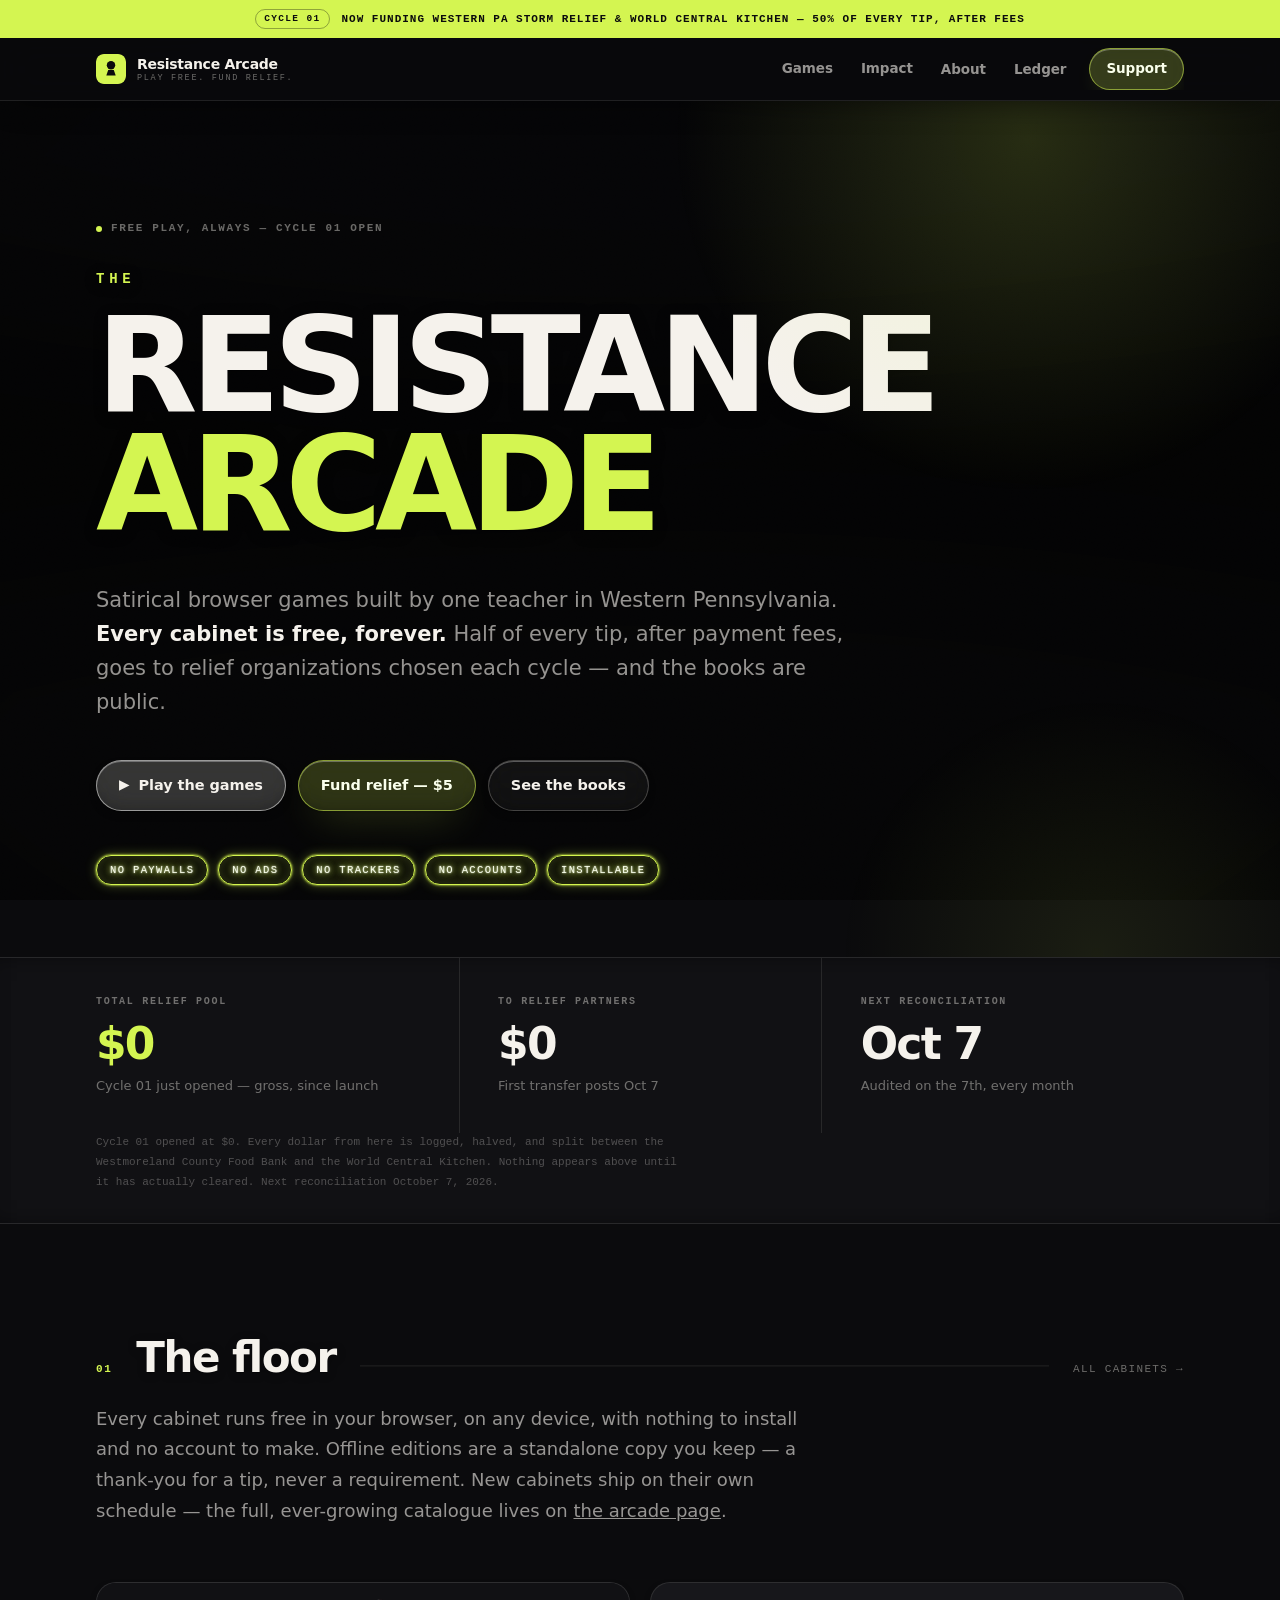
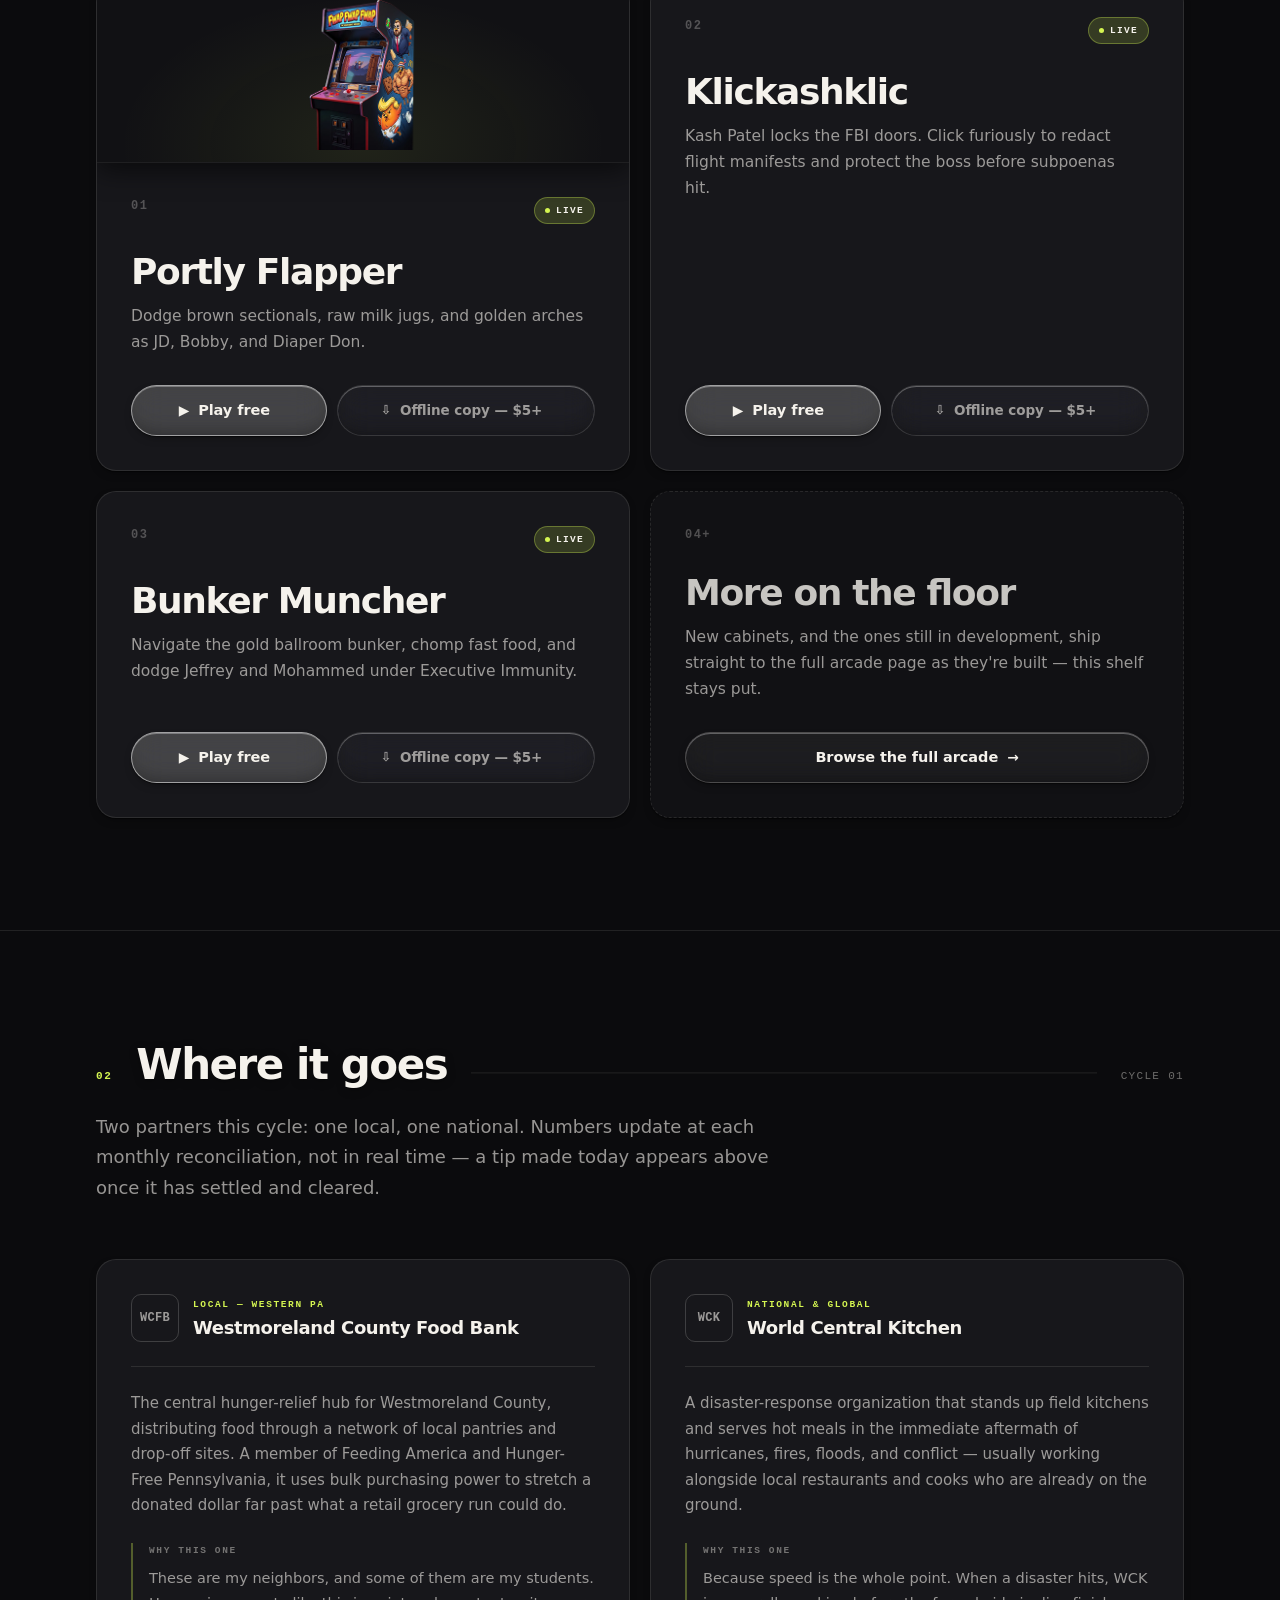
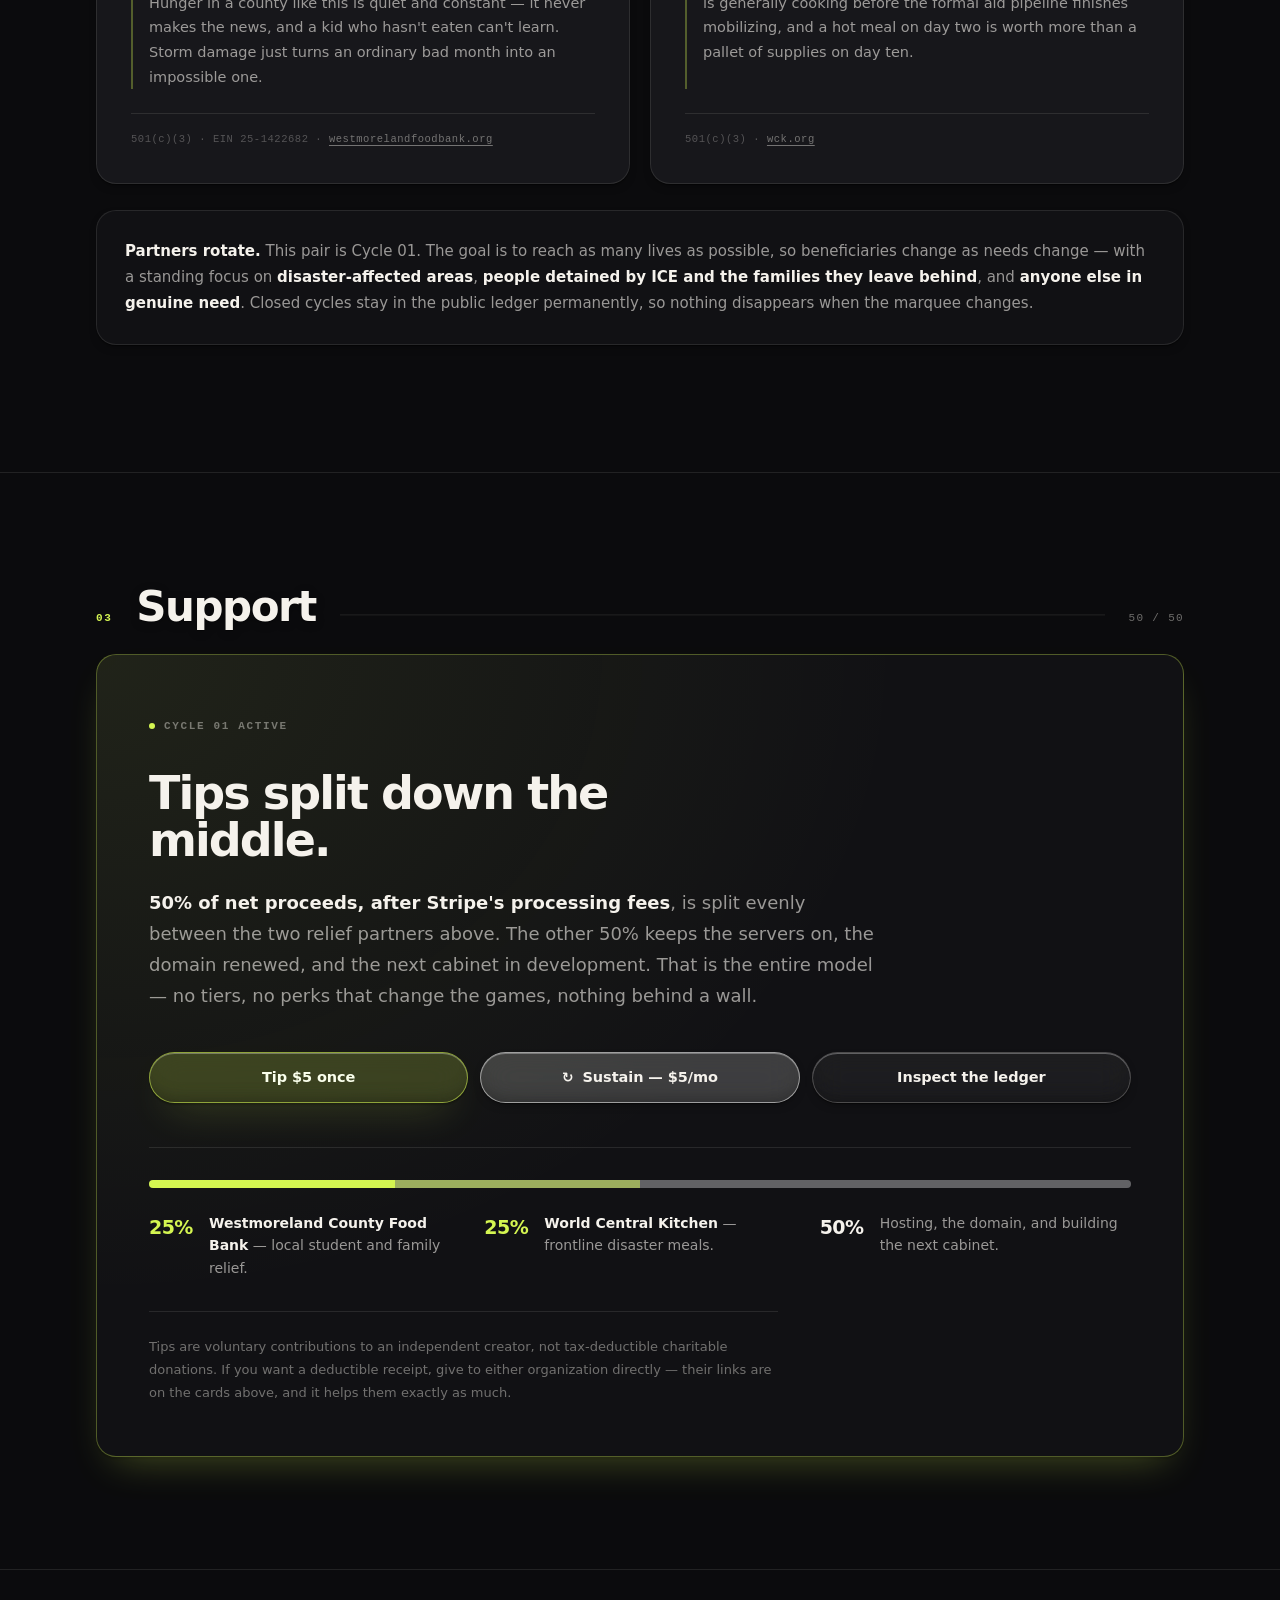
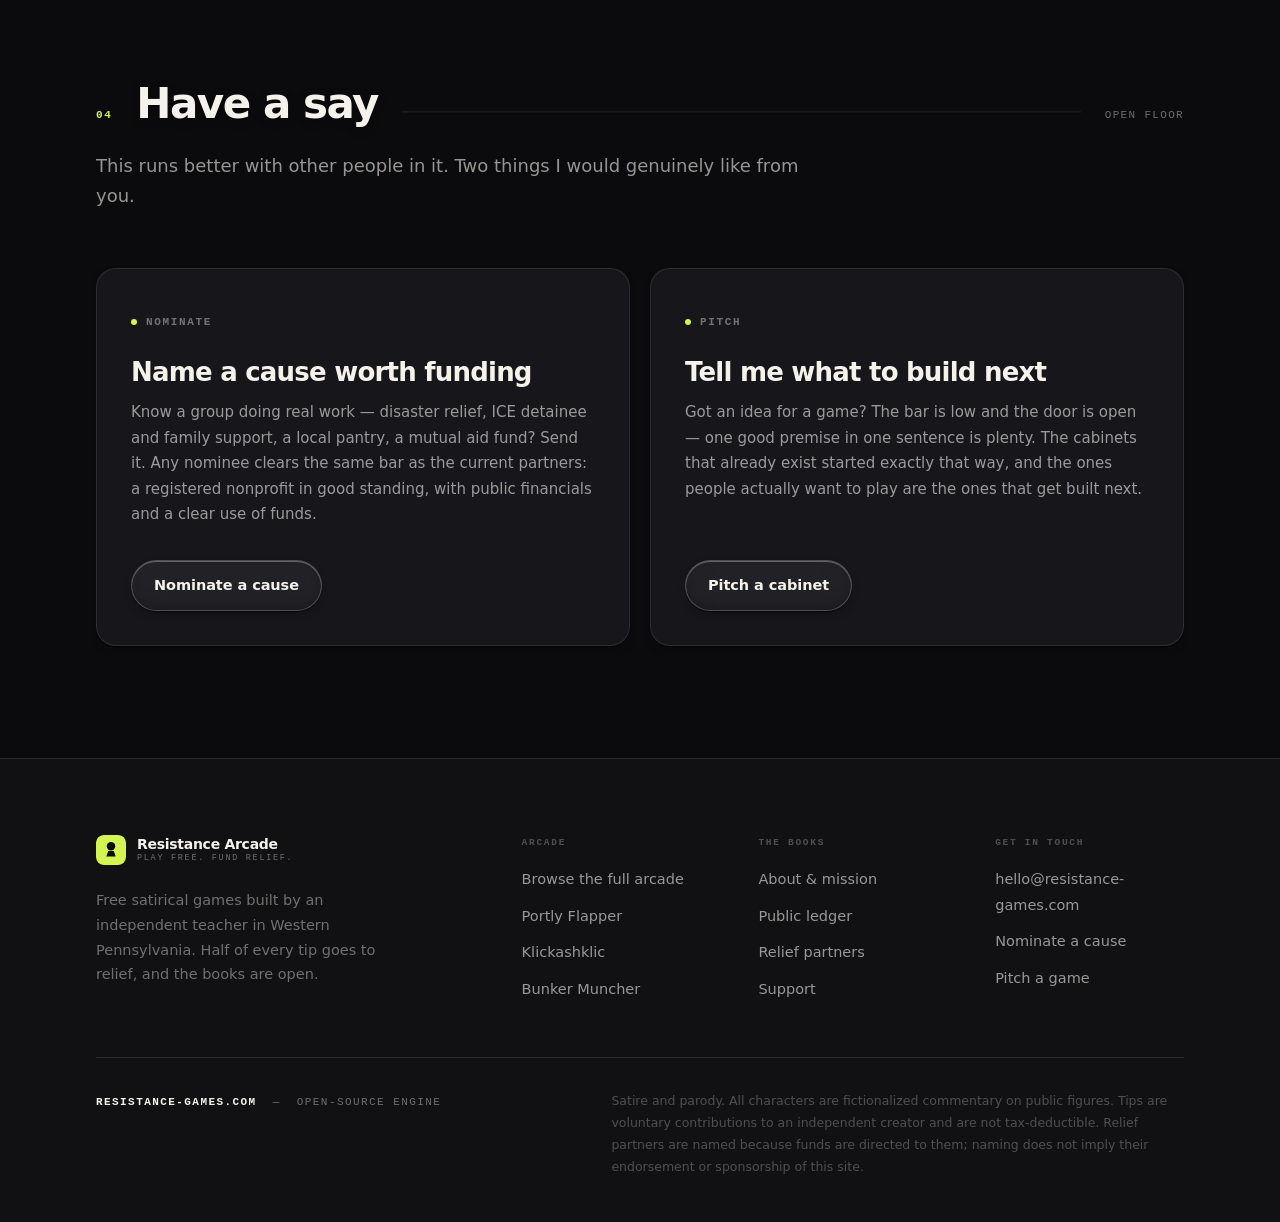
==== index.html @ b3519962 "Display cabinet art in compact 180px slot to preserve native image resolution" ====
<!DOCTYPE html>
<html lang="en">

<head>
  <meta charset="utf-8">
  <meta name="viewport" content="width=device-width, initial-scale=1, viewport-fit=cover">
  <title>Resistance Arcade — Play free. Fund relief.</title>
  <meta name="description"
    content="Free satirical browser games with no paywalls, ads, or trackers. Half of every tip, after fees, goes to relief partners chosen each cycle. Built by a Western PA teacher.">
  <link rel="canonical" href="https://resistance-games.com/">
  <meta name="theme-color" content="#0B0B0D">
  <meta name="color-scheme" content="dark">
  <meta name="apple-mobile-web-app-capable" content="yes">
  <meta name="mobile-web-app-capable" content="yes">
  <meta name="apple-mobile-web-app-status-bar-style" content="black-translucent">
  <meta name="apple-mobile-web-app-title" content="Resistance Arcade">
  <meta name="application-name" content="Resistance Arcade">
  <meta name="format-detection" content="telephone=no">
  <link rel="manifest" href="./manifest.webmanifest">
  <link rel="apple-touch-icon" href="./icons/icon-180.png">
  <link rel="icon"
    href="data:image/svg+xml,%3Csvg xmlns='http://www.w3.org/2000/svg' viewBox='0 0 64 64'%3E%3Crect width='64' height='64' rx='14' fill='%23D4F551'/%3E%3Ccircle cx='32' cy='24' r='9' fill='%230B0B0D'/%3E%3Cpath d='M26 34h12l4 12H22z' fill='%230B0B0D'/%3E%3C/svg%3E">

  <meta property="og:type" content="website">
  <meta property="og:site_name" content="Resistance Arcade">
  <meta property="og:url" content="https://resistance-games.com/">
  <meta property="og:title" content="Resistance Arcade — Play free. Fund relief.">
  <meta property="og:description"
    content="Free satirical games. No paywalls, no ads, no trackers. Half of every tip goes to relief.">
  <meta name="twitter:card" content="summary_large_image">
  <meta name="twitter:title" content="Resistance Arcade — Play free. Fund relief.">
  <meta name="twitter:description"
    content="Free satirical games. No paywalls, no ads, no trackers. Half of every tip goes to relief.">

  <style>
    /* ============================================================
   RESISTANCE ARCADE — resistance-games.com
   Brand system v2 · "editorial protest print"

   Two colours carry meaning, nothing is decorative:
     PAPER  — free, play, the games themselves
     SIGNAL — support, money, the ask
   Everything else is ink and hairlines.
   Single file. No CDNs, no external fonts, no trackers.
   ============================================================ */

    :root {
      /* --- ink --- */
      --ink-000: #0B0B0D;
      /* page ground */
      --ink-050: #111114;
      /* raised surface */
      --ink-100: #17171B;
      /* card */
      --ink-150: #1E1E23;
      /* card hover */
      --ink-200: #2A2A31;
      /* strong hairline */

      /* --- paper --- */
      --paper: #F5F2EC;
      --paper-80: rgba(245, 242, 236, .80);
      --paper-60: rgba(245, 242, 236, .60);
      --paper-42: rgba(245, 242, 236, .42);
      --paper-28: rgba(245, 242, 236, .28);

      /* --- hairlines --- */
      --line: rgba(245, 242, 236, .10);
      --line-soft: rgba(245, 242, 236, .06);
      --line-hard: rgba(245, 242, 236, .18);

      /* --- signal --- */
      --signal: #D4F551;
      --signal-lift: #E2FF7A;
      --signal-deep: #A6C633;
      --signal-08: rgba(212, 245, 81, .08);
      --signal-16: rgba(212, 245, 81, .16);
      --signal-32: rgba(212, 245, 81, .32);

      /* --- type --- */
      --sans: "Segoe UI Variable Display", "Segoe UI", -apple-system, BlinkMacSystemFont, "Helvetica Neue", Inter, system-ui, Arial, sans-serif;
      --mono: ui-monospace, "SFMono-Regular", "Cascadia Mono", "Segoe UI Mono", "Roboto Mono", Menlo, Consolas, monospace;

      /* --- metrics --- */
      --max: 1200px;
      --pad: clamp(20px, 5vw, 56px);
      --r-xs: 6px;
      --r-sm: 10px;
      --r-md: 14px;
      --r-lg: 20px;
      --safe-t: env(safe-area-inset-top, 0px);
      --safe-b: env(safe-area-inset-bottom, 0px);

      /* --- rhythm --- */
      --s1: 8px;
      --s2: 16px;
      --s3: 24px;
      --s4: 32px;
      --s5: 48px;
      --s6: 64px;
      --s7: 96px;
      --s8: 128px;

      /* --- depth ---
     Ambient + contact shadow pairs. Ambient is wide/soft (how much
     light the room loses); contact is tight/dark (where the object
     actually meets the surface). Stacking both reads as depth at
     any size — a single vague shadow does not. */
      --shadow-sm:
        0 1px 1px rgba(0, 0, 0, .5),
        0 4px 10px -4px rgba(0, 0, 0, .5);
      --shadow-md:
        0 1px 1px rgba(0, 0, 0, .4),
        0 12px 28px -10px rgba(0, 0, 0, .6),
        0 32px 60px -24px rgba(0, 0, 0, .5);
      --shadow-lg:
        0 2px 2px rgba(0, 0, 0, .35),
        0 24px 50px -16px rgba(0, 0, 0, .7),
        0 60px 100px -30px rgba(0, 0, 0, .6);
      --shadow-signal:
        0 18px 40px -18px var(--signal-32),
        0 2px 2px rgba(0, 0, 0, .4);

      /* --- neon tube ---
     --neon-core is the hot filament right at the letterforms.
     The wider layers are colour, not white — the text should read
     as a lit green tube, not paper that faded out. */
      --neon-core: #FAFFEC;
      --neon-glow-1: 0 0 2px var(--neon-core);
      --neon-glow-2: 0 0 7px var(--neon-core);
      --neon-glow-3: 0 0 18px var(--signal);
      --neon-glow-4: 0 0 38px var(--signal);
      --neon-glow-5: 0 0 76px var(--signal);
      --neon-glow-6: 0 0 140px var(--signal-32);
      --neon-glow-7: 0 0 230px var(--signal-16);
    }

    *,
    *::before,
    *::after {
      box-sizing: border-box;
    }

    html {
      -webkit-text-size-adjust: 100%;
      scroll-behavior: smooth;
    }

    @media (prefers-reduced-motion:reduce) {
      html {
        scroll-behavior: auto;
      }
    }

    body {
      margin: 0;
      min-height: 100vh;
      min-height: 100dvh;
      background: var(--ink-000);
      color: var(--paper);
      font-family: var(--sans);
      font-size: 16px;
      line-height: 1.6;
      font-feature-settings: "kern" 1, "liga" 1;
      -webkit-font-smoothing: antialiased;
      -moz-osx-font-smoothing: grayscale;
      overflow-x: hidden;
      padding-bottom: var(--safe-b);
    }

    body.is-locked {
      overflow: hidden;
    }

    img {
      max-width: 100%;
      display: block;
    }

    a {
      color: inherit;
    }

    ::selection {
      background: var(--signal);
      color: #0B0B0D;
    }

    :where(a, button, [tabindex]):focus-visible {
      outline: 2px solid var(--signal);
      outline-offset: 3px;
      border-radius: 4px;
    }

    .sr-only {
      position: absolute;
      width: 1px;
      height: 1px;
      margin: -1px;
      padding: 0;
      border: 0;
      clip: rect(0 0 0 0);
      clip-path: inset(50%);
      overflow: hidden;
      white-space: nowrap;
    }

    .skip {
      position: fixed;
      left: 50%;
      top: -80px;
      transform: translateX(-50%);
      z-index: 300;
      padding: 12px 22px;
      background: var(--signal);
      color: #0B0B0D;
      font-family: var(--mono);
      font-size: 11px;
      font-weight: 700;
      letter-spacing: .12em;
      text-transform: uppercase;
      text-decoration: none;
      border-radius: 0 0 var(--r-sm) var(--r-sm);
      transition: top .18s ease;
    }

    .skip:focus {
      top: 0;
    }

    /* Film grain — the print texture that replaces the old CRT gimmick */
    .grain {
      position: fixed;
      inset: 0;
      z-index: 1;
      pointer-events: none;
      opacity: .05;
      mix-blend-mode: overlay;
      background-image: url("data:image/svg+xml,%3Csvg xmlns='http://www.w3.org/2000/svg' width='180' height='180'%3E%3Cfilter id='n'%3E%3CfeTurbulence type='fractalNoise' baseFrequency='0.85' numOctaves='3' stitchTiles='stitch'/%3E%3C/filter%3E%3Crect width='180' height='180' filter='url(%23n)'/%3E%3C/svg%3E");
    }

    @media (prefers-reduced-motion:reduce) {
      .grain {
        opacity: .03;
      }
    }

    /* Vignette — pulls the far edges of the page a shade darker than
   the ground colour so content sits in a shallow "room" instead of
   on a flat plane. Purely tonal, never reads as a visible shape. */
    .vignette {
      position: fixed;
      inset: 0;
      z-index: 0;
      pointer-events: none;
      background:
        radial-gradient(ellipse 130% 60% at 50% -8%, rgba(0, 0, 0, 0) 0%, rgba(0, 0, 0, 0) 55%, rgba(0, 0, 0, .5) 100%),
        radial-gradient(ellipse 130% 60% at 50% 108%, rgba(0, 0, 0, 0) 0%, rgba(0, 0, 0, 0) 55%, rgba(0, 0, 0, .46) 100%),
        radial-gradient(ellipse 90% 90% at 50% 50%, rgba(0, 0, 0, 0) 0%, rgba(0, 0, 0, 0) 62%, rgba(0, 0, 0, .3) 100%);
    }

    /* ============================================================
   LAYOUT PRIMITIVES
   ============================================================ */

    .wrap {
      width: 100%;
      max-width: var(--max);
      margin: 0 auto;
      padding-left: var(--pad);
      padding-right: var(--pad);
    }

    .band {
      position: relative;
      z-index: 2;
      padding-top: clamp(56px, 9vw, 112px);
      padding-bottom: clamp(56px, 9vw, 112px);
      border-top: 1px solid var(--line);
      scroll-margin-top: 72px;
    }

    .band--flush {
      border-top: 0;
    }

    /* Section header: index number + title + rule */
    .sechead {
      display: flex;
      align-items: baseline;
      gap: clamp(14px, 2.4vw, 24px);
      margin-bottom: var(--s3);
    }

    .sechead__idx {
      flex: 0 0 auto;
      font-family: var(--mono);
      font-size: 11px;
      font-weight: 600;
      letter-spacing: .14em;
      color: var(--signal);
      padding-top: .55em;
    }

    .sechead__title {
      margin: 0;
      font-size: clamp(26px, 4.2vw, 42px);
      font-weight: 800;
      letter-spacing: -.035em;
      line-height: 1.05;
      color: var(--paper);
      text-shadow: 0 1px 0 rgba(0, 0, 0, .4), 0 2px 10px rgba(0, 0, 0, .3);
      cursor: default;
    }

    .sechead__rule {
      flex: 1;
      height: 1px;
      background: var(--line);
      transform: translateY(-.35em);
    }

    .sechead__meta {
      flex: 0 0 auto;
      font-family: var(--mono);
      font-size: 11px;
      letter-spacing: .12em;
      text-transform: uppercase;
      color: var(--paper-42);
      padding-top: .55em;
      white-space: nowrap;
    }

    @media (max-width:640px) {
      .sechead__meta {
        display: none;
      }
    }

    .sechead__meta--link {
      text-decoration: none;
      transition: color .16s ease;
    }

    @media (hover:hover) {
      .sechead__meta--link:hover {
        color: var(--signal);
      }
    }

    /* ============================================================
   NEON HEADING HOVER
   Headlines double as the shop sign. At rest they're plain ink
   on paper. On hover the tube stutters awake — a couple of false
   starts, a dim catch, then a full, held glow — the way an actual
   neon tube ionises. Pure CSS: the hover match re-triggers the
   keyframes every time, no JS needed.
   ============================================================ */
    .hero__title,
    .sechead__title {
      transition: text-shadow .5s ease, color .5s ease;
    }

    /* At rest, the big sign is a dying tube — mostly dark, sputtering
   a few uneven, half-hearted sparks that never quite hold. Hovering
   is what actually fixes it (neon-ignite, below). */
    .hero__title {
      animation: neon-dying 6.2s steps(1, end) infinite;
    }

    @keyframes neon-dying {

      0%,
      2% {
        color: var(--paper-28);
        text-shadow: none;
      }

      3% {
        color: var(--neon-core);
        text-shadow: var(--neon-glow-1), var(--neon-glow-2);
      }

      4%,
      7% {
        color: var(--paper-28);
        text-shadow: none;
      }

      8% {
        color: var(--neon-core);
        text-shadow: var(--neon-glow-1), var(--neon-glow-2), var(--neon-glow-3);
      }

      9%,
      19% {
        color: var(--paper-28);
        text-shadow: none;
      }

      20% {
        color: var(--signal-lift);
        text-shadow: var(--neon-glow-1), var(--neon-glow-2);
      }

      23%,
      24% {
        color: var(--paper-42);
        text-shadow: none;
      }

      25% {
        color: var(--signal-lift);
        text-shadow: var(--neon-glow-1), var(--neon-glow-2), var(--neon-glow-3);
      }

      27%,
      44% {
        color: var(--paper-28);
        text-shadow: none;
      }

      45% {
        color: var(--neon-core);
        text-shadow: var(--neon-glow-1), var(--neon-glow-2), var(--neon-glow-3), var(--neon-glow-4);
      }

      46% {
        color: var(--paper-28);
        text-shadow: none;
      }

      47% {
        color: var(--neon-core);
        text-shadow: var(--neon-glow-1), var(--neon-glow-2);
      }

      48%,
      64% {
        color: var(--paper-28);
        text-shadow: none;
      }

      65% {
        color: var(--signal-lift);
        text-shadow: var(--neon-glow-1), var(--neon-glow-2), var(--neon-glow-3);
      }

      67%,
      68% {
        color: var(--paper-42);
        text-shadow: none;
      }

      69% {
        color: var(--signal-lift);
        text-shadow: var(--neon-glow-1), var(--neon-glow-2);
      }

      71%,
      100% {
        color: var(--paper-28);
        text-shadow: none;
      }
    }

    @media (hover:hover) {

      .hero__title:hover,
      .sechead__title:hover {
        animation: neon-ignite 1.3s steps(1, end) 1;
        animation-fill-mode: forwards;
      }
    }

    @keyframes neon-ignite {
      0% {
        color: var(--paper);
        text-shadow: none;
      }

      4% {
        color: var(--neon-core);
        text-shadow: var(--neon-glow-1);
      }

      7% {
        color: var(--paper);
        text-shadow: none;
      }

      12% {
        color: var(--neon-core);
        text-shadow: var(--neon-glow-1), var(--neon-glow-2);
      }

      15% {
        color: var(--paper);
        text-shadow: none;
      }

      16% {
        color: var(--paper);
        text-shadow: none;
      }

      22% {
        color: var(--neon-core);
        text-shadow: var(--neon-glow-1), var(--neon-glow-2), var(--neon-glow-3);
      }

      25% {
        color: var(--paper-60);
        text-shadow: var(--neon-glow-1);
      }

      30% {
        color: var(--neon-core);
        text-shadow: var(--neon-glow-1), var(--neon-glow-2), var(--neon-glow-3), var(--neon-glow-4);
      }

      33% {
        color: var(--paper-80);
        text-shadow: var(--neon-glow-1), var(--neon-glow-2);
      }

      38%,
      100% {
        color: var(--neon-core);
        text-shadow: var(--neon-glow-1), var(--neon-glow-2), var(--neon-glow-3), var(--neon-glow-4), var(--neon-glow-5);
      }
    }

    /* Children with their own colour (the mono "The" kicker, "Arcade")
   are already tube-coloured — they just pick up the inherited glow
   without fighting the flicker's colour swaps. */
    .hero__title .the,
    .hero__title .l2 {
      transition: text-shadow .5s ease;
    }

    @media (prefers-reduced-motion:reduce) {
      .hero__title {
        animation: none;
        color: var(--paper-42);
        text-shadow: none;
      }

      .hero__title:hover,
      .sechead__title:hover {
        animation: none;
        color: var(--neon-core);
        text-shadow: var(--neon-glow-1), var(--neon-glow-2), var(--neon-glow-3), var(--neon-glow-4);
      }
    }

    .seclede {
      margin: 0 0 clamp(32px, 5vw, 56px);
      max-width: 62ch;
      font-size: clamp(16px, 1.9vw, 18px);
      line-height: 1.7;
      color: var(--paper-60);
    }

    /* Small mono eyebrow label */
    .eyebrow {
      display: inline-flex;
      align-items: center;
      gap: 9px;
      font-family: var(--mono);
      font-size: 11px;
      font-weight: 600;
      letter-spacing: .15em;
      text-transform: uppercase;
      color: var(--paper-42);
    }

    .eyebrow .tick {
      width: 6px;
      height: 6px;
      border-radius: 50%;
      background: var(--signal);
    }

    /* ============================================================
   CYCLE BAR
   ============================================================ */

    .cyclebar {
      position: relative;
      z-index: 12;
      background: var(--signal);
      color: #0B0B0D;
      padding-top: var(--safe-t);
      overflow: hidden;
    }

    .cyclebar__in {
      display: flex;
      align-items: center;
      justify-content: center;
      gap: 12px;
      padding: 9px var(--pad);
      font-family: var(--mono);
      font-size: 11px;
      font-weight: 700;
      letter-spacing: .09em;
      text-transform: uppercase;
      text-align: center;
      line-height: 1.5;
    }

    .cyclebar__in b {
      font-weight: 800;
    }

    .cyclebar__tag {
      flex: 0 0 auto;
      padding: 2px 8px;
      border: 1px solid rgba(11, 11, 13, .34);
      border-radius: 999px;
      font-size: 9.5px;
      letter-spacing: .14em;
    }

    @media (max-width:720px) {
      .cyclebar__tag {
        display: none;
      }
    }

    /* ============================================================
   NAV
   ============================================================ */

    .nav {
      position: sticky;
      top: 0;
      z-index: 11;
      background: rgba(11, 11, 13, .72);
      -webkit-backdrop-filter: saturate(180%) blur(18px);
      backdrop-filter: saturate(180%) blur(18px);
      border-bottom: 1px solid var(--line);
      box-shadow: 0 12px 30px -14px rgba(0, 0, 0, .6);
    }

    .nav__in {
      display: flex;
      align-items: center;
      gap: var(--s3);
      height: 62px;
    }

    .brand {
      display: inline-flex;
      align-items: center;
      gap: 11px;
      text-decoration: none;
      flex: 0 0 auto;
    }

    .brand__mark {
      width: 30px;
      height: 30px;
      border-radius: 8px;
      display: block;
    }

    .brand__type {
      display: flex;
      flex-direction: column;
      line-height: 1;
    }

    .brand__type b {
      font-size: 14px;
      font-weight: 800;
      letter-spacing: -.02em;
      color: var(--paper);
    }

    .brand__type span {
      margin-top: 3px;
      font-family: var(--mono);
      font-size: 8.5px;
      letter-spacing: .2em;
      text-transform: uppercase;
      color: var(--paper-42);
    }

    @media (max-width:520px) {
      .brand__type span {
        display: none;
      }
    }

    .nav__links {
      flex: 1;
      display: flex;
      align-items: center;
      justify-content: flex-end;
      gap: 2px;
      overflow-x: auto;
      scrollbar-width: none;
      -webkit-overflow-scrolling: touch;
    }

    .nav__links::-webkit-scrollbar {
      display: none;
    }

    .navlink {
      flex: 0 0 auto;
      appearance: none;
      border: 0;
      background: none;
      padding: 9px 13px;
      border-radius: var(--r-xs);
      font-family: var(--sans);
      font-size: 13.5px;
      font-weight: 600;
      letter-spacing: -.005em;
      color: var(--paper-60);
      text-decoration: none;
      cursor: pointer;
      white-space: nowrap;
      transition: color .16s ease, background .16s ease;
      -webkit-tap-highlight-color: transparent;
    }

    @media (hover:hover) {
      .navlink:hover {
        color: var(--paper);
        background: rgba(245, 242, 236, .06);
      }
    }

    .navlink--cta {
      margin-left: 8px;
      padding: 9px 16px;
      background: rgba(212, 245, 81, .22);
      backdrop-filter: blur(14px) saturate(170%);
      -webkit-backdrop-filter: blur(14px) saturate(170%);
      border: 1px solid rgba(212, 245, 81, .55);
      box-shadow: inset 0 1px 0 rgba(255, 255, 255, .3), 0 10px 24px -12px var(--signal-32);
      color: var(--neon-core);
      font-weight: 700;
      border-radius: 999px;
      transition: background .16s ease, border-color .16s ease, color .16s ease;
    }

    @media (hover:hover) {
      .navlink--cta:hover {
        background: rgba(212, 245, 81, .32);
        border-color: var(--signal-lift);
        color: #fff;
      }
    }

    /* Below the breakpoint the links overflow and scroll. `flex-end` would
   strand the first items off the left edge with no way to reach them,
   so the row anchors to the start instead. */
    @media (max-width:760px) {
      .nav__links {
        justify-content: flex-start;
      }
    }

    @media (max-width:600px) {
      .nav__in {
        gap: var(--s2);
      }

      .navlink {
        padding: 9px 10px;
        font-size: 13px;
      }
    }

    /* Logomark carries the brand once there is no room for the wordmark */
    @media (max-width:520px) {
      .brand__type {
        display: none;
      }

      .nav__in {
        gap: 12px;
      }
    }

    /* ============================================================
   HERO
   ============================================================ */

    .hero {
      position: relative;
      z-index: 2;
      padding-top: clamp(56px, 9vw, 108px);
      padding-bottom: clamp(40px, 6vw, 72px);
      overflow: hidden;
    }

    .hero::before {
      content: "";
      position: absolute;
      top: -40%;
      right: -10%;
      width: min(760px, 90vw);
      aspect-ratio: 1;
      background: radial-gradient(circle, var(--signal-16) 0%, rgba(212, 245, 81, 0) 66%);
      pointer-events: none;
    }

    .hero::after {
      content: "";
      position: absolute;
      inset: auto -6% -30% auto;
      width: min(520px, 70vw);
      aspect-ratio: 1;
      background: radial-gradient(circle, var(--signal-08) 0%, rgba(212, 245, 81, 0) 70%);
      pointer-events: none;
    }

    .hero__eyebrow {
      margin-bottom: clamp(22px, 3.6vw, 34px);
    }

    .hero__title {
      margin: 0;
      font-size: clamp(46px, 12.5vw, 132px);
      font-weight: 800;
      line-height: .90;
      letter-spacing: -.055em;
      text-transform: uppercase;
      color: var(--paper);
      text-shadow: 0 1px 0 rgba(0, 0, 0, .4), 0 3px 14px rgba(0, 0, 0, .35);
      cursor: default;
    }

    .hero__title .the {
      display: block;
      font-family: var(--mono);
      font-size: clamp(11px, 1.5vw, 14px);
      font-weight: 600;
      letter-spacing: .34em;
      line-height: 1;
      color: var(--signal);
      margin-bottom: clamp(12px, 1.8vw, 20px);
      text-transform: uppercase;
    }

    .hero__title .l2 {
      display: block;
      color: var(--signal);
    }

    .hero__lede {
      margin: clamp(26px, 4vw, 40px) 0 0;
      max-width: 56ch;
      font-size: clamp(17px, 2.1vw, 21px);
      line-height: 1.62;
      color: var(--paper-60);
    }

    .hero__lede strong {
      color: var(--paper);
      font-weight: 650;
    }

    .hero__cta {
      margin-top: clamp(28px, 4vw, 40px);
      display: flex;
      flex-wrap: wrap;
      gap: 12px;
    }

    .hero__cta .btn {
      width: auto;
    }

    .hero__badges {
      margin: clamp(30px, 4.4vw, 44px) 0 0;
      padding: 0;
      list-style: none;
      display: flex;
      flex-wrap: wrap;
      gap: 8px 10px;
    }

    .hero__badges li {
      font-family: var(--mono);
      font-size: 10.5px;
      letter-spacing: .13em;
      text-transform: uppercase;
      padding: 6px 13px;
      border-radius: 999px;
      background: rgba(212, 245, 81, .05);
      border: 1px solid var(--signal);
      color: var(--neon-core);
      text-shadow:
        0 0 2px var(--neon-core),
        0 0 6px var(--signal),
        0 0 15px var(--signal);
      box-shadow:
        0 0 1px var(--signal),
        0 0 3px var(--signal),
        0 0 12px var(--signal-32),
        inset 0 0 8px var(--signal-16);
      animation: neon-hum 3.4s ease-in-out infinite;
    }

    .hero__badges li:nth-child(2) {
      animation-delay: -.6s;
    }

    .hero__badges li:nth-child(3) {
      animation-delay: -1.5s;
    }

    .hero__badges li:nth-child(4) {
      animation-delay: -.3s;
    }

    .hero__badges li:nth-child(5) {
      animation-delay: -2.1s;
    }

    @keyframes neon-hum {

      0%,
      100% {
        filter: brightness(1);
      }

      45% {
        filter: brightness(1.14);
      }

      50% {
        filter: brightness(.94);
      }

      55% {
        filter: brightness(1.1);
      }
    }

    @media (prefers-reduced-motion:reduce) {
      .hero__badges li {
        animation: none;
      }
    }

    /* ============================================================
   STAT STRIP
   ============================================================ */

    .stats {
      position: relative;
      z-index: 2;
      border-top: 1px solid var(--line);
      border-bottom: 1px solid var(--line);
      background: var(--ink-050);
      box-shadow: inset 0 12px 24px -18px rgba(0, 0, 0, .65), inset 0 -12px 24px -18px rgba(0, 0, 0, .65);
    }

    .stats__grid {
      display: grid;
      grid-template-columns: 1fr;
    }

    @media (min-width:720px) {
      .stats__grid {
        grid-template-columns: repeat(3, 1fr);
      }
    }

    .stat {
      padding: clamp(24px, 3.4vw, 36px) 0;
      border-bottom: 1px solid var(--line);
    }

    .stat:last-child {
      border-bottom: 0;
    }

    @media (min-width:720px) {
      .stat {
        border-bottom: 0;
        border-left: 1px solid var(--line);
        padding-left: clamp(24px, 3vw, 40px);
      }

      .stat:first-child {
        border-left: 0;
        padding-left: 0;
      }
    }

    .stat__label {
      display: block;
      font-family: var(--mono);
      font-size: 10px;
      font-weight: 600;
      letter-spacing: .17em;
      text-transform: uppercase;
      color: var(--paper-42);
      margin-bottom: 12px;
    }

    .stat__value {
      display: block;
      font-size: clamp(28px, 4.6vw, 44px);
      font-weight: 800;
      line-height: 1;
      letter-spacing: -.04em;
      font-variant-numeric: tabular-nums;
      color: var(--paper);
    }

    .stat--signal .stat__value {
      color: var(--signal);
    }

    .stat__sub {
      display: block;
      margin-top: 10px;
      font-size: 13px;
      line-height: 1.6;
      color: var(--paper-42);
    }

    .stats__foot {
      padding: 0 0 clamp(22px, 3vw, 30px);
      margin: 0;
      font-family: var(--mono);
      font-size: 11px;
      line-height: 1.8;
      color: var(--paper-28);
      max-width: 88ch;
    }

    /* ============================================================
   GAMES
   ============================================================ */

    .games {
      display: grid;
      grid-template-columns: 1fr;
      gap: clamp(14px, 1.6vw, 20px);
    }

    @media (min-width:760px) {
      .games {
        grid-template-columns: repeat(2, minmax(0, 1fr));
      }
    }

    .game {
      position: relative;
      display: flex;
      flex-direction: column;
      background: var(--ink-100);
      border: 1px solid var(--line);
      border-radius: var(--r-lg);
      box-shadow: var(--shadow-sm);
      overflow: hidden;
      transition: background .2s ease, border-color .2s ease, transform .2s ease, box-shadow .2s ease;
    }

    .game__art {
      display: block;
      width: 100%;
      height: 180px;
      object-fit: contain;
      object-position: center;
      background: radial-gradient(ellipse at 50% 90%, rgba(212, 245, 81, 0.08) 0%, rgba(17, 17, 20, 0) 65%), var(--ink-050);
      padding: 12px 0;
      border-bottom: 1px solid var(--line-soft);
      filter: drop-shadow(0 6px 14px rgba(0, 0, 0, 0.6));
      transition: transform .2s ease, filter .2s ease;
    }

    .game__body {
      display: flex;
      flex-direction: column;
      flex: 1;
      padding: clamp(24px, 3vw, 34px);
    }

    @media (hover:hover) {
      .game:not(.game--soon):hover {
        background: var(--ink-150);
        border-color: var(--line-hard);
        transform: translateY(-3px);
        box-shadow: var(--shadow-md);
      }

      .game:not(.game--soon):hover .game__art {
        transform: translateY(-2px) scale(1.02);
        filter: drop-shadow(0 10px 20px rgba(0, 0, 0, 0.8));
      }

      .game:not(.game--soon):hover .game__idx {
        color: var(--signal);
      }
    }

    @media (prefers-reduced-motion:reduce) {
      .game {
        transition: none;
      }

      .game:hover {
        transform: none;
      }
    }

    .game__top {
      display: flex;
      align-items: flex-start;
      justify-content: space-between;
      gap: 16px;
      margin-bottom: clamp(20px, 3vw, 30px);
    }

    .game__idx {
      font-family: var(--mono);
      font-size: 12px;
      font-weight: 600;
      letter-spacing: .12em;
      color: var(--paper-28);
      transition: color .2s ease;
    }

    .pill {
      flex: 0 0 auto;
      display: inline-flex;
      align-items: center;
      gap: 6px;
      font-family: var(--mono);
      font-size: 9.5px;
      font-weight: 700;
      letter-spacing: .14em;
      text-transform: uppercase;
      padding: 5px 10px;
      border-radius: 999px;
      white-space: nowrap;
    }

    .pill--live {
      color: var(--paper);
      background: var(--signal-16);
      border: 1px solid var(--signal-32);
    }

    .pill--live .dot {
      width: 5px;
      height: 5px;
      border-radius: 50%;
      background: var(--signal);
    }

    .pill--soon {
      color: var(--paper-42);
      border: 1px solid var(--line);
    }

    .game__title {
      margin: 0 0 12px;
      font-size: clamp(26px, 3.4vw, 36px);
      font-weight: 800;
      line-height: 1.02;
      letter-spacing: -.038em;
      color: var(--paper);
    }

    .game--soon .game__title {
      color: var(--paper-42);
    }

    /* The link-out tile that replaces a fixed 4th card on the homepage
   teaser — visually a doorway, not another cabinet. */
    .game--browse {
      border-style: dashed;
      background: var(--ink-050);
    }

    .game--browse .game__body {
      justify-content: center;
    }

    .game--browse .game__title {
      color: var(--paper-80);
    }

    .game--browse .game__desc {
      max-width: none;
    }

    @media (hover:hover) {
      .game--browse:hover .btn--line {
        --btn-bg: rgba(212, 245, 81, .14);
        --btn-bd: var(--signal-32);
        --btn-fg: var(--signal-lift);
      }
    }

    .game__desc {
      margin: 0 0 clamp(22px, 3vw, 30px);
      font-size: 15.5px;
      line-height: 1.68;
      color: var(--paper-60);
      flex: 1;
      max-width: 46ch;
    }

    .game__actions {
      display: flex;
      flex-wrap: wrap;
      gap: 10px;
    }

    .game__actions .btn {
      width: auto;
      flex: 1 1 auto;
      min-width: 140px;
    }

    /* ============================================================
   BUTTONS
   ============================================================ */

    .btn {
      --btn-bg: rgba(245, 242, 236, .06);
      --btn-fg: var(--paper);
      --btn-bd: rgba(245, 242, 236, .16);
      --btn-shadow: var(--shadow-sm);
      display: inline-flex;
      align-items: center;
      justify-content: center;
      gap: 9px;
      width: 100%;
      min-height: 48px;
      padding: 13px 22px;
      background: var(--btn-bg);
      color: var(--btn-fg);
      border: 1px solid var(--btn-bd);
      border-radius: 999px;
      backdrop-filter: blur(16px) saturate(170%);
      -webkit-backdrop-filter: blur(16px) saturate(170%);
      box-shadow:
        inset 0 1px 0 rgba(255, 255, 255, .3),
        inset 0 -14px 18px -14px rgba(0, 0, 0, .35),
        var(--btn-shadow);
      font-family: var(--sans);
      font-size: 14.5px;
      font-weight: 650;
      letter-spacing: -.005em;
      text-decoration: none;
      text-align: center;
      cursor: pointer;
      transition: background .18s ease, color .18s ease, border-color .18s ease, transform .12s ease, box-shadow .18s ease;
      -webkit-tap-highlight-color: transparent;
      touch-action: manipulation;
    }

    .btn:active {
      transform: translateY(1px);
    }

    .btn .ico {
      font-size: .95em;
      line-height: 1;
    }

    /* Paper — free, play, the games. The brightest, most opaque pane —
   still glass, the page behind it stays faintly visible through
   the frost. */
    .btn--paper {
      --btn-bg: rgba(245, 242, 236, .20);
      --btn-fg: var(--paper);
      --btn-bd: rgba(255, 255, 255, .5);
      --btn-shadow: var(--shadow-sm);
      font-weight: 700;
    }

    @media (hover:hover) {
      .btn--paper:hover {
        --btn-bg: rgba(255, 255, 255, .32);
        --btn-bd: rgba(255, 255, 255, .72);
        --btn-shadow: var(--shadow-md);
      }
    }

    /* Signal — support, money, the ask. Green-tinted glass, lit from
   within — the same tube colour as the neon headings. */
    .btn--signal {
      --btn-bg: rgba(212, 245, 81, .20);
      --btn-fg: var(--neon-core);
      --btn-bd: rgba(212, 245, 81, .55);
      --btn-shadow: var(--shadow-signal);
      font-weight: 700;
    }

    @media (hover:hover) {
      .btn--signal:hover {
        --btn-bg: rgba(212, 245, 81, .30);
        --btn-bd: var(--signal-lift);
        --btn-fg: #fff;
      }
    }

    /* Outline — secondary. Barely-there pane, mostly a lit edge. */
    .btn--line {
      --btn-bg: rgba(245, 242, 236, .05);
      --btn-fg: var(--paper);
      --btn-bd: rgba(245, 242, 236, .22);
      --btn-shadow: var(--shadow-sm);
    }

    @media (hover:hover) {
      .btn--line:hover {
        --btn-bg: rgba(245, 242, 236, .13);
        --btn-bd: rgba(245, 242, 236, .42);
      }
    }

    /* Quiet — tertiary, compact */
    .btn--quiet {
      --btn-bg: rgba(245, 242, 236, .03);
      --btn-fg: var(--paper-60);
      --btn-bd: rgba(245, 242, 236, .12);
      --btn-shadow: 0 0 0 rgba(0, 0, 0, 0);
      min-height: 42px;
      padding: 10px 18px;
      font-size: 13.5px;
    }

    @media (hover:hover) {
      .btn--quiet:hover {
        --btn-fg: var(--signal);
        --btn-bd: var(--signal-32);
        --btn-bg: var(--signal-08);
      }
    }

    .btn[disabled] {
      --btn-bg: rgba(245, 242, 236, .02);
      --btn-fg: var(--paper-28);
      --btn-bd: rgba(245, 242, 236, .08);
      --btn-shadow: 0 0 0 rgba(0, 0, 0, 0);
      cursor: not-allowed;
    }

    .btn[disabled]:active {
      transform: none;
    }

    /* ============================================================
   PARTNERS
   ============================================================ */

    .partners {
      display: grid;
      grid-template-columns: 1fr;
      gap: clamp(14px, 1.6vw, 20px);
    }

    @media (min-width:820px) {
      .partners {
        grid-template-columns: repeat(2, minmax(0, 1fr));
      }
    }

    .partner {
      display: flex;
      flex-direction: column;
      padding: clamp(24px, 3vw, 34px);
      background: var(--ink-100);
      border: 1px solid var(--line);
      border-radius: var(--r-lg);
      box-shadow: var(--shadow-sm);
    }

    .partner__head {
      display: flex;
      align-items: center;
      gap: 14px;
      padding-bottom: var(--s3);
      margin-bottom: var(--s3);
      border-bottom: 1px solid var(--line);
    }

    /* Slot for an approved logo. Replace the initials with an <img>
   once the organization has given written permission. */
    .partner__mark {
      flex: 0 0 auto;
      width: 48px;
      height: 48px;
      display: inline-flex;
      align-items: center;
      justify-content: center;
      border: 1px solid var(--line-hard);
      border-radius: var(--r-sm);
      font-family: var(--mono);
      font-size: 12px;
      font-weight: 700;
      letter-spacing: .02em;
      color: var(--paper-60);
    }

    .partner__scope {
      display: block;
      font-family: var(--mono);
      font-size: 9.5px;
      font-weight: 600;
      letter-spacing: .17em;
      text-transform: uppercase;
      color: var(--signal);
      margin-bottom: 5px;
    }

    .partner__name {
      margin: 0;
      font-size: 18px;
      font-weight: 750;
      letter-spacing: -.022em;
      line-height: 1.25;
      color: var(--paper);
    }

    .partner__body {
      margin: 0;
      font-size: 15px;
      line-height: 1.7;
      color: var(--paper-60);
    }

    .partner__why {
      margin-top: var(--s3);
      padding-left: 16px;
      border-left: 2px solid var(--signal-32);
      font-size: 14.5px;
      line-height: 1.7;
      color: var(--paper-60);
      flex: 1;
    }

    .partner__why b {
      display: block;
      font-family: var(--mono);
      font-size: 9.5px;
      font-weight: 600;
      letter-spacing: .17em;
      text-transform: uppercase;
      color: var(--paper-42);
      margin-bottom: 7px;
    }

    .partner__meta {
      margin: var(--s3) 0 0;
      padding-top: var(--s2);
      border-top: 1px solid var(--line);
      font-family: var(--mono);
      font-size: 10.5px;
      letter-spacing: .05em;
      color: var(--paper-28);
      line-height: 1.8;
    }

    .partner__meta a {
      color: var(--paper-42);
      text-decoration: underline;
      text-underline-offset: 3px;
    }

    @media (hover:hover) {
      .partner__meta a:hover {
        color: var(--signal);
      }
    }

    .rotation {
      margin-top: clamp(18px, 2.4vw, 26px);
      padding: clamp(20px, 2.6vw, 28px);
      border: 1px solid var(--line);
      border-radius: var(--r-lg);
      background: var(--ink-050);
      box-shadow: var(--shadow-sm);
      font-size: 15px;
      line-height: 1.72;
      color: var(--paper-60);
    }

    .rotation strong {
      color: var(--paper);
      font-weight: 650;
    }

    /* ============================================================
   SUPPORT
   ============================================================ */

    .support {
      position: relative;
      padding: clamp(28px, 4.4vw, 52px);
      border: 1px solid var(--signal-32);
      border-radius: var(--r-lg);
      background:
        radial-gradient(120% 130% at 0% 0%, var(--signal-08), rgba(212, 245, 81, 0) 62%),
        var(--ink-050);
      box-shadow: var(--shadow-signal);
      overflow: hidden;
    }

    .support__title {
      margin: var(--s3) 0 0;
      font-size: clamp(28px, 4.6vw, 46px);
      font-weight: 800;
      line-height: 1.02;
      letter-spacing: -.042em;
      color: var(--paper);
      max-width: 18ch;
    }

    .support__copy {
      margin: var(--s3) 0 0;
      max-width: 64ch;
      font-size: clamp(16px, 1.9vw, 18px);
      line-height: 1.72;
      color: var(--paper-60);
    }

    .support__copy strong {
      color: var(--paper);
      font-weight: 650;
    }

    .support__cta {
      margin-top: clamp(28px, 3.6vw, 40px);
      display: grid;
      grid-template-columns: 1fr;
      gap: 12px;
    }

    @media (min-width:620px) {
      .support__cta {
        grid-template-columns: repeat(2, minmax(0, 1fr));
      }

      .support__cta .btn--line {
        grid-column: 1 / -1;
      }
    }

    @media (min-width:900px) {
      .support__cta {
        grid-template-columns: repeat(3, minmax(0, 1fr));
      }

      .support__cta .btn--line {
        grid-column: auto;
      }
    }

    .allocation {
      margin-top: clamp(30px, 4vw, 44px);
      padding-top: clamp(24px, 3vw, 32px);
      border-top: 1px solid var(--line);
    }

    .alloc__bar {
      display: flex;
      height: 8px;
      border-radius: 999px;
      overflow: hidden;
      margin-bottom: var(--s3);
      background: var(--ink-200);
    }

    .alloc__seg {
      height: 100%;
    }

    .alloc__seg--a {
      width: 25%;
      background: var(--signal);
    }

    .alloc__seg--b {
      width: 25%;
      background: var(--signal-lift);
      opacity: .62;
    }

    .alloc__seg--c {
      width: 50%;
      background: var(--paper-28);
    }

    .alloc__list {
      margin: 0;
      padding: 0;
      list-style: none;
      display: grid;
      gap: 14px;
      grid-template-columns: 1fr;
    }

    @media (min-width:700px) {
      .alloc__list {
        grid-template-columns: repeat(3, 1fr);
        gap: 24px;
      }
    }

    .alloc__list li {
      display: flex;
      gap: 14px;
      align-items: flex-start;
      font-size: 14px;
      line-height: 1.6;
      color: var(--paper-60);
    }

    .alloc__pct {
      flex: 0 0 auto;
      min-width: 46px;
      font-size: 19px;
      font-weight: 800;
      letter-spacing: -.03em;
      font-variant-numeric: tabular-nums;
      color: var(--paper);
    }

    .alloc__list li:nth-child(1) .alloc__pct,
    .alloc__list li:nth-child(2) .alloc__pct {
      color: var(--signal);
    }

    .alloc__list strong {
      color: var(--paper);
      font-weight: 650;
    }

    .fineprint {
      margin: clamp(24px, 3vw, 32px) 0 0;
      padding-top: var(--s3);
      border-top: 1px solid var(--line);
      font-size: 13px;
      line-height: 1.75;
      color: var(--paper-42);
      max-width: 76ch;
    }

    /* ============================================================
   INVOLVE
   ============================================================ */

    .involve {
      display: grid;
      grid-template-columns: 1fr;
      gap: clamp(14px, 1.6vw, 20px);
    }

    @media (min-width:760px) {
      .involve {
        grid-template-columns: repeat(2, minmax(0, 1fr));
      }
    }

    .involve__card {
      display: flex;
      flex-direction: column;
      padding: clamp(24px, 3vw, 34px);
      background: var(--ink-100);
      border: 1px solid var(--line);
      border-radius: var(--r-lg);
      box-shadow: var(--shadow-sm);
      transition: border-color .2s ease, box-shadow .2s ease, transform .2s ease;
    }

    @media (hover:hover) {
      .involve__card:hover {
        border-color: var(--line-hard);
        box-shadow: var(--shadow-md);
        transform: translateY(-2px);
      }
    }

    @media (prefers-reduced-motion:reduce) {
      .involve__card:hover {
        transform: none;
      }
    }

    .involve__h {
      margin: var(--s2) 0 12px;
      font-size: clamp(21px, 2.6vw, 26px);
      font-weight: 750;
      letter-spacing: -.03em;
      line-height: 1.15;
      color: var(--paper);
    }

    .involve__p {
      margin: 0 0 var(--s4);
      font-size: 15px;
      line-height: 1.7;
      color: var(--paper-60);
      flex: 1;
    }

    .involve__card .btn {
      width: auto;
      align-self: flex-start;
    }

    /* ============================================================
   MODALS
   ============================================================ */

    .scrim {
      position: fixed;
      inset: 0;
      z-index: 200;
      display: none;
      padding: calc(16px + var(--safe-t)) 14px calc(16px + var(--safe-b));
      background: rgba(6, 6, 8, .78);
      -webkit-backdrop-filter: blur(10px);
      backdrop-filter: blur(10px);
      overflow-y: auto;
      overscroll-behavior: contain;
    }

    .scrim.is-open {
      display: flex;
      align-items: flex-start;
      justify-content: center;
    }

    @media (min-width:700px) {
      .scrim.is-open {
        align-items: center;
        padding: 32px;
      }
    }

    .dialog {
      position: relative;
      width: 100%;
      max-width: 820px;
      margin: auto;
      background: var(--ink-050);
      border: 1px solid var(--line-hard);
      border-radius: var(--r-lg);
      box-shadow: 0 40px 100px -30px rgba(0, 0, 0, .9);
      animation: dialog-in .2s cubic-bezier(.2, .7, .3, 1);
      overflow: hidden;
    }

    @keyframes dialog-in {
      from {
        opacity: 0;
        transform: translateY(14px) scale(.99);
      }

      to {
        opacity: 1;
        transform: none;
      }
    }

    @media (prefers-reduced-motion:reduce) {
      .dialog {
        animation: none;
      }
    }

    .dialog__bar {
      position: sticky;
      top: 0;
      z-index: 2;
      display: flex;
      align-items: center;
      justify-content: space-between;
      gap: 14px;
      padding: 16px clamp(20px, 3vw, 30px);
      background: rgba(17, 17, 20, .92);
      -webkit-backdrop-filter: blur(12px);
      backdrop-filter: blur(12px);
      border-bottom: 1px solid var(--line);
    }

    .dialog__bar h2 {
      margin: 0;
      font-size: 16px;
      font-weight: 750;
      letter-spacing: -.02em;
      color: var(--paper);
    }

    .dialog__x {
      flex: 0 0 auto;
      width: 38px;
      height: 38px;
      display: inline-flex;
      align-items: center;
      justify-content: center;
      border: 1px solid var(--line-hard);
      border-radius: 999px;
      background: transparent;
      color: var(--paper-60);
      font-size: 15px;
      line-height: 1;
      cursor: pointer;
      transition: background .16s ease, color .16s ease, border-color .16s ease;
      -webkit-tap-highlight-color: transparent;
    }

    @media (hover:hover) {
      .dialog__x:hover {
        background: var(--signal);
        border-color: var(--signal);
        color: #0B0B0D;
      }
    }

    .dialog__body {
      padding: clamp(24px, 3.4vw, 36px);
    }

    .callout {
      margin: 0 0 clamp(24px, 3vw, 32px);
      padding: 18px 20px;
      border: 1px solid var(--signal-32);
      border-radius: var(--r-md);
      background: var(--signal-08);
      font-size: 15px;
      line-height: 1.72;
      color: var(--paper-80);
    }

    .callout strong {
      color: var(--signal);
      font-weight: 700;
    }

    /* Ledger table */
    .tablewrap {
      overflow-x: auto;
      -webkit-overflow-scrolling: touch;
      border: 1px solid var(--line);
      border-radius: var(--r-md);
    }

    table.ledger {
      width: 100%;
      min-width: 820px;
      border-collapse: collapse;
      font-size: 13.5px;
    }

    table.ledger caption {
      caption-side: top;
      text-align: left;
      padding: 14px 18px;
      font-family: var(--mono);
      font-size: 10px;
      letter-spacing: .16em;
      text-transform: uppercase;
      color: var(--paper-42);
      border-bottom: 1px solid var(--line);
    }

    table.ledger th,
    table.ledger td {
      padding: 15px 18px;
      text-align: left;
      border-bottom: 1px solid var(--line-soft);
      white-space: nowrap;
    }

    table.ledger thead th {
      font-family: var(--mono);
      font-size: 9.5px;
      font-weight: 600;
      letter-spacing: .14em;
      text-transform: uppercase;
      color: var(--paper-42);
      background: var(--ink-100);
      border-bottom: 1px solid var(--line);
    }

    table.ledger tbody tr:last-child td {
      border-bottom: 0;
    }

    table.ledger td {
      color: var(--paper-60);
      font-variant-numeric: tabular-nums;
    }

    table.ledger td.period {
      color: var(--paper);
      font-weight: 650;
    }

    .chip {
      display: inline-block;
      font-family: var(--mono);
      font-size: 9.5px;
      font-weight: 700;
      letter-spacing: .12em;
      text-transform: uppercase;
      padding: 5px 10px;
      border-radius: 999px;
      border: 1px solid var(--signal-32);
      background: var(--signal-16);
      color: var(--paper);
    }

    .chip--done {
      border-color: var(--line-hard);
      background: transparent;
      color: var(--paper-42);
    }

    .notes {
      margin-top: clamp(22px, 3vw, 30px);
      display: grid;
      gap: 12px;
      font-size: 13.5px;
      line-height: 1.75;
      color: var(--paper-42);
    }

    .notes p {
      margin: 0;
      padding-left: 18px;
      position: relative;
    }

    .notes p::before {
      content: "";
      position: absolute;
      left: 0;
      top: .62em;
      width: 7px;
      height: 1px;
      background: var(--signal);
    }

    .dialog__close {
      margin-top: clamp(26px, 3.4vw, 34px);
    }

    .dialog__close .btn {
      width: auto;
    }

    /* About prose */
    .prose__block+.prose__block {
      margin-top: clamp(28px, 3.6vw, 38px);
      padding-top: clamp(28px, 3.6vw, 38px);
      border-top: 1px solid var(--line);
    }

    .prose__h {
      margin: 0 0 14px;
      font-family: var(--mono);
      font-size: 10.5px;
      font-weight: 600;
      letter-spacing: .18em;
      text-transform: uppercase;
      color: var(--signal);
    }

    .prose__p {
      margin: 0;
      font-size: 16px;
      line-height: 1.78;
      color: var(--paper-60);
    }

    .prose__p+.prose__p {
      margin-top: 14px;
    }

    .prose__p strong {
      color: var(--paper);
      font-weight: 650;
    }

    .prose__p em {
      color: var(--signal);
      font-style: normal;
    }

    .prose__lead {
      font-size: clamp(18px, 2.2vw, 22px);
      line-height: 1.6;
      letter-spacing: -.018em;
      color: var(--paper);
      font-weight: 600;
    }

    .signoff {
      margin-top: 18px;
      padding: 22px 24px;
      border: 1px solid var(--line-hard);
      border-radius: var(--r-md);
      background: var(--ink-100);
      box-shadow: var(--shadow-sm);
      font-size: 16px;
      line-height: 1.75;
      color: var(--paper-80);
    }

    .signoff__name {
      display: block;
      margin-top: 14px;
      font-family: var(--mono);
      font-size: 10.5px;
      letter-spacing: .18em;
      text-transform: uppercase;
      color: var(--signal);
    }

    /* ============================================================
   TOAST
   ============================================================ */

    .toast {
      position: fixed;
      z-index: 190;
      left: 50%;
      bottom: calc(20px + var(--safe-b));
      transform: translateX(-50%);
      width: calc(100% - 28px);
      max-width: 520px;
      display: none;
      padding: 16px 16px 16px 20px;
      background: var(--paper);
      color: #0B0B0D;
      border-radius: var(--r-md);
      box-shadow: 0 26px 60px -20px rgba(0, 0, 0, .85);
    }

    .toast.is-visible {
      display: flex;
      animation: toast-in .28s cubic-bezier(.2, .7, .3, 1);
    }

    @keyframes toast-in {
      from {
        opacity: 0;
        transform: translate(-50%, 18px);
      }

      to {
        opacity: 1;
        transform: translate(-50%, 0);
      }
    }

    @media (prefers-reduced-motion:reduce) {
      .toast.is-visible {
        animation: none;
      }
    }

    .toast__body {
      flex: 1;
      display: flex;
      align-items: flex-start;
      gap: 14px;
    }

    .toast__mark {
      flex: 0 0 auto;
      width: 28px;
      height: 28px;
      border-radius: 8px;
      background: var(--signal);
      display: inline-flex;
      align-items: center;
      justify-content: center;
      color: #0B0B0D;
      /* ink on acid — white would vanish here */
      font-size: 14px;
      font-weight: 700;
      line-height: 1;
    }

    .toast__text {
      margin: 0;
      font-size: 14px;
      line-height: 1.55;
      font-weight: 600;
      letter-spacing: -.01em;
    }

    .toast__text span {
      display: block;
      margin-top: 3px;
      font-weight: 500;
      color: rgba(11, 11, 13, .62);
      font-size: 13px;
    }

    .toast__x {
      flex: 0 0 auto;
      width: 36px;
      height: 36px;
      margin: -4px -4px 0 8px;
      display: inline-flex;
      align-items: center;
      justify-content: center;
      border: 0;
      border-radius: 999px;
      background: transparent;
      color: rgba(11, 11, 13, .5);
      font-size: 15px;
      cursor: pointer;
      transition: background .16s ease, color .16s ease;
      -webkit-tap-highlight-color: transparent;
    }

    @media (hover:hover) {
      .toast__x:hover {
        background: rgba(11, 11, 13, .09);
        color: #0B0B0D;
      }
    }

    /* ============================================================
   FOOTER
   ============================================================ */

    .site-footer {
      position: relative;
      z-index: 2;
      border-top: 1px solid var(--line);
      background: var(--ink-050);
      padding-top: clamp(48px, 6vw, 76px);
      padding-bottom: clamp(32px, 4vw, 44px);
    }

    .footer__grid {
      display: grid;
      grid-template-columns: 1fr;
      gap: clamp(32px, 4vw, 48px);
      padding-bottom: clamp(36px, 4.6vw, 56px);
    }

    @media (min-width:760px) {
      .footer__grid {
        grid-template-columns: 2fr 1fr 1fr 1fr;
      }
    }

    .footer__blurb {
      margin: 16px 0 0;
      font-size: 14.5px;
      line-height: 1.7;
      color: var(--paper-42);
      max-width: 34ch;
    }

    .footer__h {
      margin: 0 0 16px;
      font-family: var(--mono);
      font-size: 9.5px;
      font-weight: 600;
      letter-spacing: .18em;
      text-transform: uppercase;
      color: var(--paper-28);
    }

    .footer__list {
      margin: 0;
      padding: 0;
      list-style: none;
      display: grid;
      gap: 11px;
    }

    .footer__list a,
    .footer__list button {
      appearance: none;
      border: 0;
      background: none;
      padding: 0;
      font-family: var(--sans);
      font-size: 14.5px;
      color: var(--paper-60);
      text-decoration: none;
      cursor: pointer;
      text-align: left;
      transition: color .16s ease;
    }

    @media (hover:hover) {

      .footer__list a:hover,
      .footer__list button:hover {
        color: var(--signal);
      }
    }

    .footer__base {
      padding-top: clamp(24px, 3vw, 32px);
      border-top: 1px solid var(--line);
      display: flex;
      flex-wrap: wrap;
      gap: 14px 28px;
      align-items: baseline;
      justify-content: space-between;
    }

    .footer__domain {
      margin: 0;
      font-family: var(--mono);
      font-size: 11px;
      letter-spacing: .13em;
      text-transform: uppercase;
      color: var(--paper-42);
    }

    .footer__domain b {
      color: var(--paper);
      font-weight: 600;
    }

    .footer__legal {
      margin: 0;
      font-size: 12.5px;
      line-height: 1.75;
      color: var(--paper-28);
      max-width: 72ch;
    }
  </style>
</head>

<body id="top">

  <a class="skip" href="#games">Skip to games</a>
  <div class="grain" aria-hidden="true"></div>
  <div class="vignette" aria-hidden="true"></div>

  <!-- ==========================================================
     CYCLE BAR
     ========================================================== -->
  <div class="cyclebar" role="region" aria-label="Current relief cycle">
    <div class="cyclebar__in">
      <span class="cyclebar__tag">Cycle 01</span>
      <span>Now funding <b>Western PA storm relief</b> &amp; <b>World Central Kitchen</b> &mdash; 50% of every tip,
        after fees</span>
    </div>
  </div>

  <!-- ==========================================================
     NAV
     ========================================================== -->
  <nav class="nav" aria-label="Primary">
    <div class="wrap nav__in">
      <a class="brand" href="#top" aria-label="Resistance Arcade, home">
        <svg class="brand__mark" viewBox="0 0 64 64" aria-hidden="true" focusable="false">
          <rect width="64" height="64" rx="14" fill="#D4F551" />
          <circle cx="32" cy="24" r="9" fill="#0B0B0D" />
          <path d="M26 34h12l4 12H22z" fill="#0B0B0D" />
        </svg>
        <span class="brand__type">
          <b>Resistance Arcade</b>
          <span>Play free. Fund relief.</span>
        </span>
      </a>

      <div class="nav__links">
        <a class="navlink" href="games.html">Games</a>
        <a class="navlink" href="#impact">Impact</a>
        <button class="navlink" type="button" data-about-open>About</button>
        <button class="navlink" type="button" data-ledger-open>Ledger</button>
        <a class="navlink navlink--cta" href="#support">Support</a>
      </div>
    </div>
  </nav>

  <!-- ==========================================================
     HERO
     ========================================================== -->
  <header class="hero">
    <div class="wrap">
      <p class="hero__eyebrow eyebrow"><span class="tick" aria-hidden="true"></span>Free play, always &mdash; Cycle 01
        open</p>

      <h1 class="hero__title">
        <span class="the">The</span>
        Resistance
        <span class="l2">Arcade</span>
      </h1>

      <p class="hero__lede">
        Satirical browser games built by one teacher in Western Pennsylvania.
        <strong>Every cabinet is free, forever.</strong> Half of every tip, after payment fees, goes to relief
        organizations chosen each cycle &mdash; and the books are public.
      </p>

      <div class="hero__cta">
        <a class="btn btn--paper" href="#games"><span class="ico" aria-hidden="true">&#9654;</span> Play the games</a>
        <a class="btn btn--signal" href="#support">Fund relief &mdash; $5</a>
        <button class="btn btn--line" type="button" data-ledger-open>See the books</button>
      </div>

      <ul class="hero__badges">
        <li>No paywalls</li>
        <li>No ads</li>
        <li>No trackers</li>
        <li>No accounts</li>
        <li>Installable</li>
      </ul>
    </div>
  </header>

  <!-- ==========================================================
     STAT STRIP
     ========================================================== -->
  <section class="stats" aria-label="Impact readout">
    <div class="wrap">
      <div class="stats__grid">
        <div class="stat stat--signal">
          <span class="stat__label">Total relief pool</span>
          <span class="stat__value" id="impact-raised">&mdash;</span>
          <span class="stat__sub" id="impact-raised-sub"></span>
        </div>
        <div class="stat">
          <span class="stat__label">To relief partners</span>
          <span class="stat__value" id="impact-relief">&mdash;</span>
          <span class="stat__sub" id="impact-relief-sub"></span>
        </div>
        <div class="stat">
          <span class="stat__label">Next reconciliation</span>
          <span class="stat__value" id="impact-audit">&mdash;</span>
          <span class="stat__sub">Audited on the 7th, every month</span>
        </div>
      </div>
      <p class="stats__foot" id="impact-foot"></p>
    </div>
  </section>

  <main>
    <!-- ========================================================
       GAMES
       ======================================================== -->
    <section class="band band--flush" id="games" aria-labelledby="games-title">
      <div class="wrap">
        <div class="sechead">
          <span class="sechead__idx">01</span>
          <h2 class="sechead__title" id="games-title">The floor</h2>
          <span class="sechead__rule" aria-hidden="true"></span>
          <a class="sechead__meta sechead__meta--link" href="games.html">All cabinets &rarr;</a>
        </div>
        <p class="seclede">
          Every cabinet runs free in your browser, on any device, with nothing to install and no account to make.
          Offline editions are a standalone copy you keep &mdash; a thank-you for a tip, never a requirement.
          New cabinets ship on their own schedule &mdash; the full, ever-growing catalogue lives on
          <a href="games.html">the arcade page</a>.
        </p>

        <div class="games">

          <article class="game">
            <img class="game__art" src="./cabinets/fwap.png"
              alt="Fwap Fwap Fwap arcade cabinet — &quot;Fwap Fwap Fwap&quot; marquee over the game screen"
              loading="lazy" decoding="async" width="238" height="319">
            <div class="game__body">
              <div class="game__top">
                <span class="game__idx">01</span>
                <span class="pill pill--live"><span class="dot" aria-hidden="true"></span>Live</span>
              </div>
              <h3 class="game__title">Portly Flapper</h3>
              <p class="game__desc">Dodge brown sectionals, raw milk jugs, and golden arches as JD, Bobby, and Diaper
                Don.</p>
              <div class="game__actions">
                <a class="btn btn--paper" href="./flapper/index.html">
                  <span class="ico" aria-hidden="true">&#9654;</span> Play free<span class="sr-only">: Portly
                    Flapper</span>
                </a>
                <a class="btn btn--quiet" href="https://buy.stripe.com/your_flapper_offline_link" target="_blank"
                  rel="noopener noreferrer">
                  <span class="ico" aria-hidden="true">&#8681;</span> Offline copy &mdash; $5+<span class="sr-only">:
                    Portly Flapper</span>
                </a>
              </div>
            </div>
          </article>

          <article class="game">
            <div class="game__body">
              <div class="game__top">
                <span class="game__idx">02</span>
                <span class="pill pill--live"><span class="dot" aria-hidden="true"></span>Live</span>
              </div>
              <h3 class="game__title">Klickashklic</h3>
              <p class="game__desc">Kash Patel locks the FBI doors. Click furiously to redact flight manifests and
                protect the boss before subpoenas hit.</p>
              <div class="game__actions">
                <a class="btn btn--paper" href="./klickashklic/index.html">
                  <span class="ico" aria-hidden="true">&#9654;</span> Play free<span class="sr-only">:
                    Klickashklic</span>
                </a>
                <a class="btn btn--quiet" href="https://buy.stripe.com/your_klickashklic_offline_link" target="_blank"
                  rel="noopener noreferrer">
                  <span class="ico" aria-hidden="true">&#8681;</span> Offline copy &mdash; $5+<span class="sr-only">:
                    Klickashklic</span>
                </a>
              </div>
            </div>
          </article>

          <article class="game">
            <div class="game__body">
              <div class="game__top">
                <span class="game__idx">03</span>
                <span class="pill pill--live"><span class="dot" aria-hidden="true"></span>Live</span>
              </div>
              <h3 class="game__title">Bunker Muncher</h3>
              <p class="game__desc">Navigate the gold ballroom bunker, chomp fast food, and dodge Jeffrey and Mohammed
                under Executive Immunity.</p>
              <div class="game__actions">
                <a class="btn btn--paper" href="./bunker/index.html">
                  <span class="ico" aria-hidden="true">&#9654;</span> Play free<span class="sr-only">: Bunker
                    Muncher</span>
                </a>
                <a class="btn btn--quiet" href="https://buy.stripe.com/your_bunker_offline_link" target="_blank"
                  rel="noopener noreferrer">
                  <span class="ico" aria-hidden="true">&#8681;</span> Offline copy &mdash; $5+<span class="sr-only">:
                    Bunker Muncher</span>
                </a>
              </div>
            </div>
          </article>

          <article class="game game--browse">
            <div class="game__body">
              <div class="game__top">
                <span class="game__idx">04+</span>
              </div>
              <h3 class="game__title">More on the floor</h3>
              <p class="game__desc">
                New cabinets, and the ones still in development, ship straight to the full arcade page
                as they're built &mdash; this shelf stays put.
              </p>
              <div class="game__actions">
                <a class="btn btn--line" href="games.html">
                  Browse the full arcade <span class="ico" aria-hidden="true">&rarr;</span>
                </a>
              </div>
            </div>
          </article>

        </div>
      </div>
    </section>

    <!-- ========================================================
       IMPACT
       ======================================================== -->
    <section class="band" id="impact" aria-labelledby="impact-title">
      <div class="wrap">
        <div class="sechead">
          <span class="sechead__idx">02</span>
          <h2 class="sechead__title" id="impact-title">Where it goes</h2>
          <span class="sechead__rule" aria-hidden="true"></span>
          <span class="sechead__meta">Cycle 01</span>
        </div>
        <p class="seclede">
          Two partners this cycle: one local, one national. Numbers update at each monthly reconciliation, not in
          real time &mdash; a tip made today appears above once it has settled and cleared.
        </p>

        <div class="partners">

          <article class="partner">
            <div class="partner__head">
              <span class="partner__mark" aria-hidden="true">WCFB</span>
              <div>
                <span class="partner__scope">Local &mdash; Western PA</span>
                <h3 class="partner__name">Westmoreland County Food Bank</h3>
              </div>
            </div>
            <p class="partner__body">
              The central hunger-relief hub for Westmoreland County, distributing food through a network of local
              pantries and drop-off sites. A member of Feeding America and Hunger-Free Pennsylvania, it uses bulk
              purchasing power to stretch a donated dollar far past what a retail grocery run could do.
            </p>
            <div class="partner__why">
              <b>Why this one</b>
              These are my neighbors, and some of them are my students. Hunger in a county like this is quiet and
              constant &mdash; it never makes the news, and a kid who hasn't eaten can't learn. Storm damage just
              turns an ordinary bad month into an impossible one.
            </div>
            <p class="partner__meta">
              501(c)(3) &middot; EIN 25&#8209;1422682 &middot;
              <a href="https://westmorelandfoodbank.org/" target="_blank"
                rel="noopener noreferrer">westmorelandfoodbank.org</a>
            </p>
          </article>

          <article class="partner">
            <div class="partner__head">
              <span class="partner__mark" aria-hidden="true">WCK</span>
              <div>
                <span class="partner__scope">National &amp; global</span>
                <h3 class="partner__name">World Central Kitchen</h3>
              </div>
            </div>
            <p class="partner__body">
              A disaster-response organization that stands up field kitchens and serves hot meals in the immediate
              aftermath of hurricanes, fires, floods, and conflict &mdash; usually working alongside local
              restaurants and cooks who are already on the ground.
            </p>
            <div class="partner__why">
              <b>Why this one</b>
              Because speed is the whole point. When a disaster hits, WCK is generally cooking before the formal
              aid pipeline finishes mobilizing, and a hot meal on day two is worth more than a pallet of supplies
              on day ten.
            </div>
            <p class="partner__meta">
              501(c)(3) &middot;
              <a href="https://wck.org/" target="_blank" rel="noopener noreferrer">wck.org</a>
            </p>
          </article>

        </div>

        <p class="rotation">
          <strong>Partners rotate.</strong> This pair is Cycle 01. The goal is to reach as many lives as possible,
          so beneficiaries change as needs change &mdash; with a standing focus on <strong>disaster-affected
            areas</strong>, <strong>people detained by ICE and the families they leave behind</strong>, and
          <strong>anyone else in genuine need</strong>. Closed cycles stay in the public ledger permanently, so
          nothing disappears when the marquee changes.
        </p>
      </div>
    </section>

    <!-- ========================================================
       SUPPORT
       ======================================================== -->
    <section class="band" id="support" aria-labelledby="support-title">
      <div class="wrap">
        <div class="sechead">
          <span class="sechead__idx">03</span>
          <h2 class="sechead__title">Support</h2>
          <span class="sechead__rule" aria-hidden="true"></span>
          <span class="sechead__meta">50 / 50</span>
        </div>

        <div class="support">
          <p class="eyebrow"><span class="tick" aria-hidden="true"></span>Cycle 01 active</p>

          <h3 class="support__title" id="support-title">Tips split down the middle.</h3>

          <p class="support__copy">
            <strong>50% of net proceeds, after Stripe's processing fees</strong>, is split evenly between the two
            relief partners above. The other 50% keeps the servers on, the domain renewed, and the next cabinet in
            development. That is the entire model &mdash; no tiers, no perks that change the games, nothing behind
            a wall.
          </p>

          <div class="support__cta">
            <!-- TEST MODE Payment Link — replace with the live $5 link before launch -->
            <a class="btn btn--signal" href="https://buy.stripe.com/test_14A8wI1wdaBe0eK3UL0Ba00" target="_blank"
              rel="noopener noreferrer">Tip $5 once</a>
            <a class="btn btn--paper" href="https://buy.stripe.com/your_recurring_link" target="_blank"
              rel="noopener noreferrer">
              <span class="ico" aria-hidden="true">&#8635;</span> Sustain &mdash; $5/mo
            </a>
            <button class="btn btn--line" type="button" data-ledger-open>Inspect the ledger</button>
          </div>

          <div class="allocation">
            <div class="alloc__bar" role="img"
              aria-label="Allocation: 25 percent Westmoreland County Food Bank, 25 percent World Central Kitchen, 50 percent hosting and development">
              <span class="alloc__seg alloc__seg--a"></span>
              <span class="alloc__seg alloc__seg--b"></span>
              <span class="alloc__seg alloc__seg--c"></span>
            </div>
            <ul class="alloc__list">
              <li><span class="alloc__pct">25%</span> <span><strong>Westmoreland County Food Bank</strong> &mdash; local
                  student and family relief.</span></li>
              <li><span class="alloc__pct">25%</span> <span><strong>World Central Kitchen</strong> &mdash; frontline
                  disaster meals.</span></li>
              <li><span class="alloc__pct">50%</span> <span>Hosting, the domain, and building the next cabinet.</span>
              </li>
            </ul>
          </div>

          <p class="fineprint">
            Tips are voluntary contributions to an independent creator, not tax-deductible charitable donations.
            If you want a deductible receipt, give to either organization directly &mdash; their links are on the
            cards above, and it helps them exactly as much.
          </p>
        </div>
      </div>
    </section>

    <!-- ========================================================
       INVOLVE
       ======================================================== -->
    <section class="band" id="involve" aria-labelledby="involve-title">
      <div class="wrap">
        <div class="sechead">
          <span class="sechead__idx">04</span>
          <h2 class="sechead__title" id="involve-title">Have a say</h2>
          <span class="sechead__rule" aria-hidden="true"></span>
          <span class="sechead__meta">Open floor</span>
        </div>
        <p class="seclede">This runs better with other people in it. Two things I would genuinely like from you.</p>

        <div class="involve">
          <div class="involve__card">
            <p class="eyebrow"><span class="tick" aria-hidden="true"></span>Nominate</p>
            <h3 class="involve__h">Name a cause worth funding</h3>
            <p class="involve__p">
              Know a group doing real work &mdash; disaster relief, ICE detainee and family support, a local
              pantry, a mutual aid fund? Send it. Any nominee clears the same bar as the current partners: a
              registered nonprofit in good standing, with public financials and a clear use of funds.
            </p>
            <a class="btn btn--line"
              href="mailto:hello@resistance-games.com?subject=Cause%20nomination&amp;body=Organization%20name%3A%0AWebsite%3A%0AWhat%20they%20do%3A%0AWhy%20them%3A%0A">
              Nominate a cause
            </a>
          </div>

          <div class="involve__card">
            <p class="eyebrow"><span class="tick" aria-hidden="true"></span>Pitch</p>
            <h3 class="involve__h">Tell me what to build next</h3>
            <p class="involve__p">
              Got an idea for a game? The bar is low and the door is open &mdash; one good premise in one sentence
              is plenty. The cabinets that already exist started exactly that way, and the ones people actually
              want to play are the ones that get built next.
            </p>
            <a class="btn btn--line"
              href="mailto:hello@resistance-games.com?subject=Game%20idea&amp;body=The%20premise%20in%20one%20sentence%3A%0AWho%20you%20play%20as%3A%0AWhat%20you%27re%20dodging%3A%0A">
              Pitch a cabinet
            </a>
          </div>
        </div>
      </div>
    </section>
  </main>

  <!-- ==========================================================
     FOOTER
     ========================================================== -->
  <footer class="site-footer">
    <div class="wrap">
      <div class="footer__grid">
        <div>
          <a class="brand" href="#top">
            <svg class="brand__mark" viewBox="0 0 64 64" aria-hidden="true" focusable="false">
              <rect width="64" height="64" rx="14" fill="#D4F551" />
              <circle cx="32" cy="24" r="9" fill="#0B0B0D" />
              <path d="M26 34h12l4 12H22z" fill="#0B0B0D" />
            </svg>
            <span class="brand__type">
              <b>Resistance Arcade</b>
              <span>Play free. Fund relief.</span>
            </span>
          </a>
          <p class="footer__blurb">
            Free satirical games built by an independent teacher in Western Pennsylvania. Half of every tip goes
            to relief, and the books are open.
          </p>
        </div>

        <div>
          <p class="footer__h">Arcade</p>
          <ul class="footer__list">
            <li><a href="games.html">Browse the full arcade</a></li>
            <li><a href="./flapper/index.html">Portly Flapper</a></li>
            <li><a href="./klickashklic/index.html">Klickashklic</a></li>
            <li><a href="./bunker/index.html">Bunker Muncher</a></li>
          </ul>
        </div>

        <div>
          <p class="footer__h">The books</p>
          <ul class="footer__list">
            <li><button type="button" data-about-open>About &amp; mission</button></li>
            <li><button type="button" data-ledger-open>Public ledger</button></li>
            <li><a href="#impact">Relief partners</a></li>
            <li><a href="#support">Support</a></li>
          </ul>
        </div>

        <div>
          <p class="footer__h">Get in touch</p>
          <ul class="footer__list">
            <li><a href="mailto:hello@resistance-games.com">hello@resistance-games.com</a></li>
            <li><a href="mailto:hello@resistance-games.com?subject=Cause%20nomination">Nominate a cause</a></li>
            <li><a href="mailto:hello@resistance-games.com?subject=Game%20idea">Pitch a game</a></li>
          </ul>
        </div>
      </div>

      <div class="footer__base">
        <p class="footer__domain"><b>resistance-games.com</b> &nbsp;&mdash;&nbsp; Open-source engine</p>
        <p class="footer__legal">
          Satire and parody. All characters are fictionalized commentary on public figures. Tips are voluntary
          contributions to an independent creator and are not tax-deductible. Relief partners are named because
          funds are directed to them; naming does not imply their endorsement or sponsorship of this site.
        </p>
      </div>
    </div>
  </footer>

  <!-- ==========================================================
     LEDGER DIALOG
     ========================================================== -->
  <div class="scrim" id="ledger" role="dialog" aria-modal="true" aria-labelledby="ledger-title" hidden>
    <div class="dialog" role="document">
      <div class="dialog__bar">
        <h2 id="ledger-title">Public ledger</h2>
        <button class="dialog__x" type="button" data-modal-close aria-label="Close public ledger">&#10005;</button>
      </div>

      <div class="dialog__body">
        <p class="callout">
          <strong>Radical transparency.</strong> Tips are reconciled on the 7th of each month, covering the month
          prior, once payments have settled. The 50% relief share is split evenly &mdash; 25% to the Westmoreland
          County Food Bank, 25% to World Central Kitchen. A receipt from each organization is posted here as it
          clears.
        </p>

        <div class="tablewrap">
          <table class="ledger">
            <caption>Tip reconciliation &mdash; all figures in USD</caption>
            <thead>
              <tr>
                <th scope="col">Period</th>
                <th scope="col">Gross tips</th>
                <th scope="col">Stripe fees</th>
                <th scope="col">Westmoreland FB (25%)</th>
                <th scope="col">World Central Kitchen (25%)</th>
                <th scope="col">Status</th>
              </tr>
            </thead>
            <tbody>
              <tr>
                <td class="period">September 2026</td>
                <td>$0.00</td>
                <td>$0.00</td>
                <td>Pending</td>
                <td>Pending</td>
                <td><span class="chip">Reconciles Oct 7</span></td>
              </tr>
            </tbody>
          </table>
        </div>

        <div class="notes">
          <p>Stripe fees are their published rate (2.9% + $0.30 per transaction). The relief share is calculated on net
            proceeds after those fees, then halved between the two partners.</p>
          <p>Two receipts per period, one per organization, are posted as scans once each transfer clears.</p>
          <p>Partners rotate between cycles. Closed cycles stay in this table permanently &mdash; nothing is removed
            once listed.</p>
          <p>Question a line item? Write to hello@resistance-games.com and it gets answered in public.</p>
        </div>

        <div class="dialog__close">
          <button class="btn btn--line" type="button" data-modal-close>Close</button>
        </div>
      </div>
    </div>
  </div>

  <!-- ==========================================================
     ABOUT DIALOG
     ========================================================== -->
  <div class="scrim" id="about-modal" role="dialog" aria-modal="true" aria-labelledby="about-title" hidden>
    <div class="dialog" role="document">
      <div class="dialog__bar">
        <h2 id="about-title">About &amp; mission</h2>
        <button class="dialog__x" type="button" data-modal-close aria-label="Close about dialog">&#10005;</button>
      </div>

      <div class="dialog__body">
        <div class="prose__block">
          <p class="prose__h">Who built this</p>
          <p class="prose__p prose__lead">
            I'm a teacher, a father, and a creator. I work every day, and I still struggle.
          </p>
          <p class="prose__p">
            I know a lot of people are in exactly the same place &mdash; doing everything right and still coming up
            short at the end of the month. That's why I built the Resistance Arcade: so I can help my own family
            while helping as many other people as I possibly can. Both at once, out in the open, with the math
            published.
          </p>
        </div>

        <div class="prose__block">
          <p class="prose__h">The mission</p>
          <p class="prose__p">
            Free, <strong>open-source</strong> satirical games that anyone can play, on any device, with
            <strong>no paywalls, no corporate trackers, and no advertising</strong>. No account, no email capture,
            no analytics pixel following you around. Every cabinet loads and runs for free, forever. Tipping is
            optional and buys you nothing the next player doesn't already have.
          </p>
        </div>

        <div class="prose__block">
          <p class="prose__h">Where the money goes</p>
          <p class="prose__p">
            <strong>50% of net proceeds, after Stripe fees</strong>, goes to relief. Cycle 01 splits it between one
            local organization and one national one: 25% to the <strong>Westmoreland County Food Bank</strong>,
            feeding local school kids and restocking pantries for families hit by storm damage; 25% to
            <strong>World Central Kitchen</strong>, putting hot meals on the ground during disasters. The remaining
            50% covers hosting, the domain, and building the next cabinet.
          </p>
          <p class="prose__p">
            Every transfer is logged in the <em>public ledger</em>, reconciled on the 7th of each month, with a
            receipt from each organization posted as it clears.
          </p>
        </div>

        <div class="prose__block">
          <p class="prose__h">Partners will change</p>
          <p class="prose__p">
            The goal is to reach as many lives as I can, so the organizations rotate as needs shift. The standing
            focus is <strong>disaster-affected areas</strong>, <strong>people detained by ICE and the families they
              leave behind</strong>, and <strong>anyone else in real need</strong>. If you know a group doing that
            work, <em>nominate them</em> &mdash; the only requirement is that they clear the same bar as the
            current partners. Game ideas are just as welcome.
          </p>
        </div>

        <div class="prose__block">
          <p class="prose__h">Offline preservation</p>
          <p class="prose__p">
            Tipping for an <strong>offline edition</strong> gets you a standalone, <strong>DRM-free copy</strong> of
            that cabinet &mdash; the whole game in a folder you own, playable with no internet connection, no
            launcher, and nothing phoning home. It keeps working if this site ever goes dark, and the tip funds the
            same relief split as any other contribution.
          </p>
        </div>

        <div class="prose__block">
          <p class="prose__h">Thank you</p>
          <div class="signoff">
            A heartfelt thank you to anyone who took the time to read this. An even bigger one to anyone who
            chooses to give. You are the entire reason this works.
            <span class="signoff__name">&mdash; Mike, Western Pennsylvania</span>
          </div>
        </div>

        <div class="notes">
          <p>Satire and parody. All characters are fictionalized commentary on public figures.</p>
          <p>Tips are voluntary contributions to an independent creator, not tax-deductible donations.</p>
        </div>

        <div class="dialog__close">
          <button class="btn btn--line" type="button" data-modal-close>Close</button>
        </div>
      </div>
    </div>
  </div>

  <!-- ==========================================================
     CONFIRMATION TOAST
     ========================================================== -->
  <div id="thankyou-toast" class="toast" role="alert">
    <div class="toast__body">
      <span class="toast__mark" aria-hidden="true">&#10003;</span>
      <p class="toast__text">
        Thank you for funding emergency meals.
        <span>Your tip is logged and reconciles on the 7th.</span>
      </p>
    </div>
    <button class="toast__x" type="button" data-thankyou-dismiss aria-label="Dismiss confirmation">&#10005;</button>
  </div>

  <script>
    (function () {
      'use strict';

      /* ==========================================================
         0. IMPACT CONFIG — the only place you edit the numbers.
    
         Update `totalRaised` after each monthly reconciliation and
         keep it at the real figure. This strip is the site's
         credibility; an inflated number is the fastest way to lose it.
         ========================================================== */

      var ARCADE_IMPACT_CONFIG = {

        /* Gross dollars taken in across all tips and sustainers. */
        totalRaised: 0,

        /* Share of net proceeds routed to relief (the rest is hosting/dev). */
        reliefShare: 0.5,

        /* Stripe's published rate, used only for the net estimate below. */
        stripePercent: 0.029,
        stripeFlatFee: 0.30,

        /* Roughly how many separate tips so far — used to estimate the
           per-transaction flat fee. Leave at 0 to skip fee estimating. */
        tipCount: 0,

        /* Next reconciliation + transfer date, exactly as displayed. */
        nextAudit: 'Oct 7',
        nextAuditFull: 'October 7, 2026',

        /* Cycle label shown in the readout subtitles. */
        cycle: 'Cycle 01',

        /* This cycle's partners. Each takes an equal share of the relief pool.
           `mealsPerDollar` is that organization's own published purchasing
           power; set it to null and the partner is left out of the estimate.
             - Feeding America network food banks commonly cite ~10 meals/$1.
               Confirm Westmoreland's own current figure before publishing it.
             - WCK field meals run roughly $2 each, so ~0.5 meals/$1. */
        partners: [
          { name: 'Westmoreland County Food Bank', short: 'WCFB', mealsPerDollar: 10 },
          { name: 'World Central Kitchen', short: 'WCK', mealsPerDollar: 0.5 }
        ]
      };

      window.ARCADE_IMPACT_CONFIG = ARCADE_IMPACT_CONFIG;

      /* ==========================================================
         1. IMPACT READOUT
         Pure presentation. No network, no storage, no tracking.
         ========================================================== */

      function commas(v) {
        return String(v).replace(/\B(?=(\d{3})+(?!\d))/g, ',');
      }
      function money(n) { return '$' + commas(n.toFixed(2)); }
      function moneyRound(n) { return '$' + commas(Math.round(n)); }

      function renderImpact() {
        var cfg = ARCADE_IMPACT_CONFIG;
        var gross = Number(cfg.totalRaised) || 0;
        var share = Number(cfg.reliefShare) || 0;
        var partners = cfg.partners || [];

        /* Estimated Stripe fees, then the relief pool from what is left. */
        var fees = gross > 0
          ? (gross * (Number(cfg.stripePercent) || 0)) + ((Number(cfg.tipCount) || 0) * (Number(cfg.stripeFlatFee) || 0))
          : 0;
        var net = Math.max(gross - fees, 0);
        var relief = net * share;
        var perPartner = partners.length ? relief / partners.length : 0;

        /* Meals estimate — each partner's own rate against its own share. */
        var meals = 0, rated = 0;
        for (var i = 0; i < partners.length; i++) {
          var rate = partners[i].mealsPerDollar;
          if (typeof rate === 'number' && rate > 0) {
            meals += perPartner * rate;
            rated++;
          }
        }
        meals = Math.floor(meals / 10) * 10;

        var el = {
          raised: document.getElementById('impact-raised'),
          raisedSub: document.getElementById('impact-raised-sub'),
          relief: document.getElementById('impact-relief'),
          reliefSub: document.getElementById('impact-relief-sub'),
          audit: document.getElementById('impact-audit'),
          foot: document.getElementById('impact-foot')
        };

        var preLaunch = gross <= 0;
        var names = [];
        for (var j = 0; j < partners.length; j++) names.push(partners[j].name);

        if (el.raised) el.raised.textContent = moneyRound(gross);
        if (el.raisedSub) el.raisedSub.textContent = preLaunch
          ? cfg.cycle + ' just opened — gross, since launch'
          : 'Gross, since launch';

        if (el.relief) el.relief.textContent = moneyRound(relief);
        if (el.reliefSub) {
          if (preLaunch) {
            el.reliefSub.textContent = 'First transfer posts ' + (cfg.nextAudit || 'soon');
          } else if (rated > 0) {
            el.reliefSub.textContent = 'Roughly ' + commas(meals) + ' meals funded (estimate)';
          } else {
            el.reliefSub.textContent = 'Split evenly between partners';
          }
        }

        if (el.audit) el.audit.textContent = cfg.nextAudit || 'TBD';

        if (el.foot) {
          el.foot.textContent = preLaunch
            ? cfg.cycle + ' opened at $0. Every dollar from here is logged, halved, and split between the ' +
            names.join(' and the ') + '. Nothing appears above until it has actually cleared. Next reconciliation ' +
            (cfg.nextAuditFull || cfg.nextAudit) + '.'
            : moneyRound(gross) + ' gross, less ' + money(fees) + ' in estimated Stripe fees, leaves ' +
            moneyRound(net) + ' net. ' + Math.round(share * 100) + '% of that (' + moneyRound(relief) +
            ') goes to relief — ' + moneyRound(perPartner) + ' each to the ' + names.join(' and the ') +
            '. Meal figures are estimates based on each organization’s own published cost per meal.';
        }
      }

      renderImpact();

      /* ==========================================================
         2. DIALOGS — ledger + about
         One controller drives both: open/close, ESC, backdrop
         click-dismiss, focus trap, focus restore.
         ========================================================== */

      var FOCUSABLE = 'a[href], button:not([disabled]), input, select, textarea, [tabindex]:not([tabindex="-1"])';

      var activeScrim = null;
      var lastFocus = null;

      function openDialog(id) {
        var scrim = document.getElementById(id);
        if (!scrim || scrim === activeScrim) return;
        if (activeScrim) closeDialog();

        lastFocus = document.activeElement;
        scrim.hidden = false;
        scrim.classList.add('is-open');
        document.body.classList.add('is-locked');
        activeScrim = scrim;

        var dialog = scrim.querySelector('.dialog');
        var first = dialog ? dialog.querySelector(FOCUSABLE) : null;
        if (first) first.focus();
      }

      function closeDialog() {
        if (!activeScrim) return;
        activeScrim.classList.remove('is-open');
        activeScrim.hidden = true;
        activeScrim = null;
        document.body.classList.remove('is-locked');
        if (lastFocus && typeof lastFocus.focus === 'function') lastFocus.focus();
      }

      function bindAll(selector, handler) {
        Array.prototype.forEach.call(document.querySelectorAll(selector), function (el) {
          el.addEventListener('click', handler);
        });
      }

      bindAll('[data-ledger-open]', function () { openDialog('ledger'); });
      bindAll('[data-about-open]', function () { openDialog('about-modal'); });
      bindAll('[data-modal-close]', closeDialog);

      /* Backdrop click-dismiss — only when the scrim itself is hit */
      Array.prototype.forEach.call(document.querySelectorAll('.scrim'), function (scrim) {
        scrim.addEventListener('click', function (e) {
          if (e.target === scrim) closeDialog();
        });
      });

      /* ESC to close, plus a focus trap while a dialog is open */
      document.addEventListener('keydown', function (e) {
        if (!activeScrim) return;

        if (e.key === 'Escape' || e.key === 'Esc') {
          e.preventDefault();
          closeDialog();
          return;
        }

        if (e.key === 'Tab') {
          var dialog = activeScrim.querySelector('.dialog');
          if (!dialog) return;

          var nodes = dialog.querySelectorAll(FOCUSABLE);
          if (!nodes.length) return;

          var first = nodes[0];
          var last = nodes[nodes.length - 1];

          if (e.shiftKey && document.activeElement === first) {
            e.preventDefault();
            last.focus();
          } else if (!e.shiftKey && document.activeElement === last) {
            e.preventDefault();
            first.focus();
          }
        }
      });

      /* ==========================================================
         3. UNRELEASED CABINET FEEDBACK
         Disabled buttons swallow their own clicks, so the card
         listens instead and flashes the reason.
         ========================================================== */

      Array.prototype.forEach.call(document.querySelectorAll('.game--soon'), function (card) {
        card.addEventListener('click', function () {
          var btn = card.querySelector('.btn[disabled]');
          if (!btn || btn.getAttribute('data-busy') === '1') return;
          var original = btn.textContent;
          btn.setAttribute('data-busy', '1');
          btn.textContent = 'Still in development';
          window.setTimeout(function () {
            btn.textContent = original;
            btn.setAttribute('data-busy', '0');
          }, 1600);
        });
      });

      /* ==========================================================
         4. STRIPE RETURN CONFIRMATION
         Payment Link success URLs send players back to
         ?thankyou=true (?tipped=true is accepted too). Show the
         toast, then scrub the param so a reload does not replay it.
    
         Note: this parameter is client-side only and proves nothing.
         It is a courtesy message, never a gate on anything of value.
         ========================================================== */

      var toast = document.getElementById('thankyou-toast');

      function showToast() { if (toast) toast.classList.add('is-visible'); }
      function hideToast() { if (toast) toast.classList.remove('is-visible'); }

      (function handleTipReturn() {
        if (!toast) return;

        var search = window.location.search || '';
        var settled = false;

        if (typeof window.URLSearchParams === 'function') {
          var params = new window.URLSearchParams(search);
          settled = params.get('thankyou') === 'true' || params.get('tipped') === 'true';
        } else {
          settled = /[?&](?:thankyou|tipped)=true(?:&|$)/.test(search);
        }

        if (!settled) return;

        showToast();

        if (window.history && typeof window.history.replaceState === 'function') {
          window.history.replaceState({}, document.title, window.location.pathname);
        }
      }());

      bindAll('[data-thankyou-dismiss]', hideToast);

      /* ==========================================================
         5. SERVICE WORKER REGISTRATION STUB
         Registers ./sw.js when one has been deployed, so the hub is
         installable and shells the cabinets offline. Fails silently
         on file:// and before any worker exists.
         ========================================================== */

      if ('serviceWorker' in navigator && location.protocol.indexOf('http') === 0) {
        window.addEventListener('load', function () {
          navigator.serviceWorker.register('./sw.js', { scope: './' })
            .then(function (reg) {
              if (window.console && console.info) {
                console.info('[Arcade] Service worker registered:', reg.scope);
              }
            })
            .catch(function () {
              /* No sw.js deployed yet — the site still runs fine online. */
            });
        });
      }

      /* ==========================================================
         6. INSTALL PROMPT CAPTURE (progressive enhancement)
         ========================================================== */

      window.__arcadeInstallPrompt = null;
      window.addEventListener('beforeinstallprompt', function (e) {
        e.preventDefault();
        window.__arcadeInstallPrompt = e;
      });

    }());
  </script>

</body>

</html>
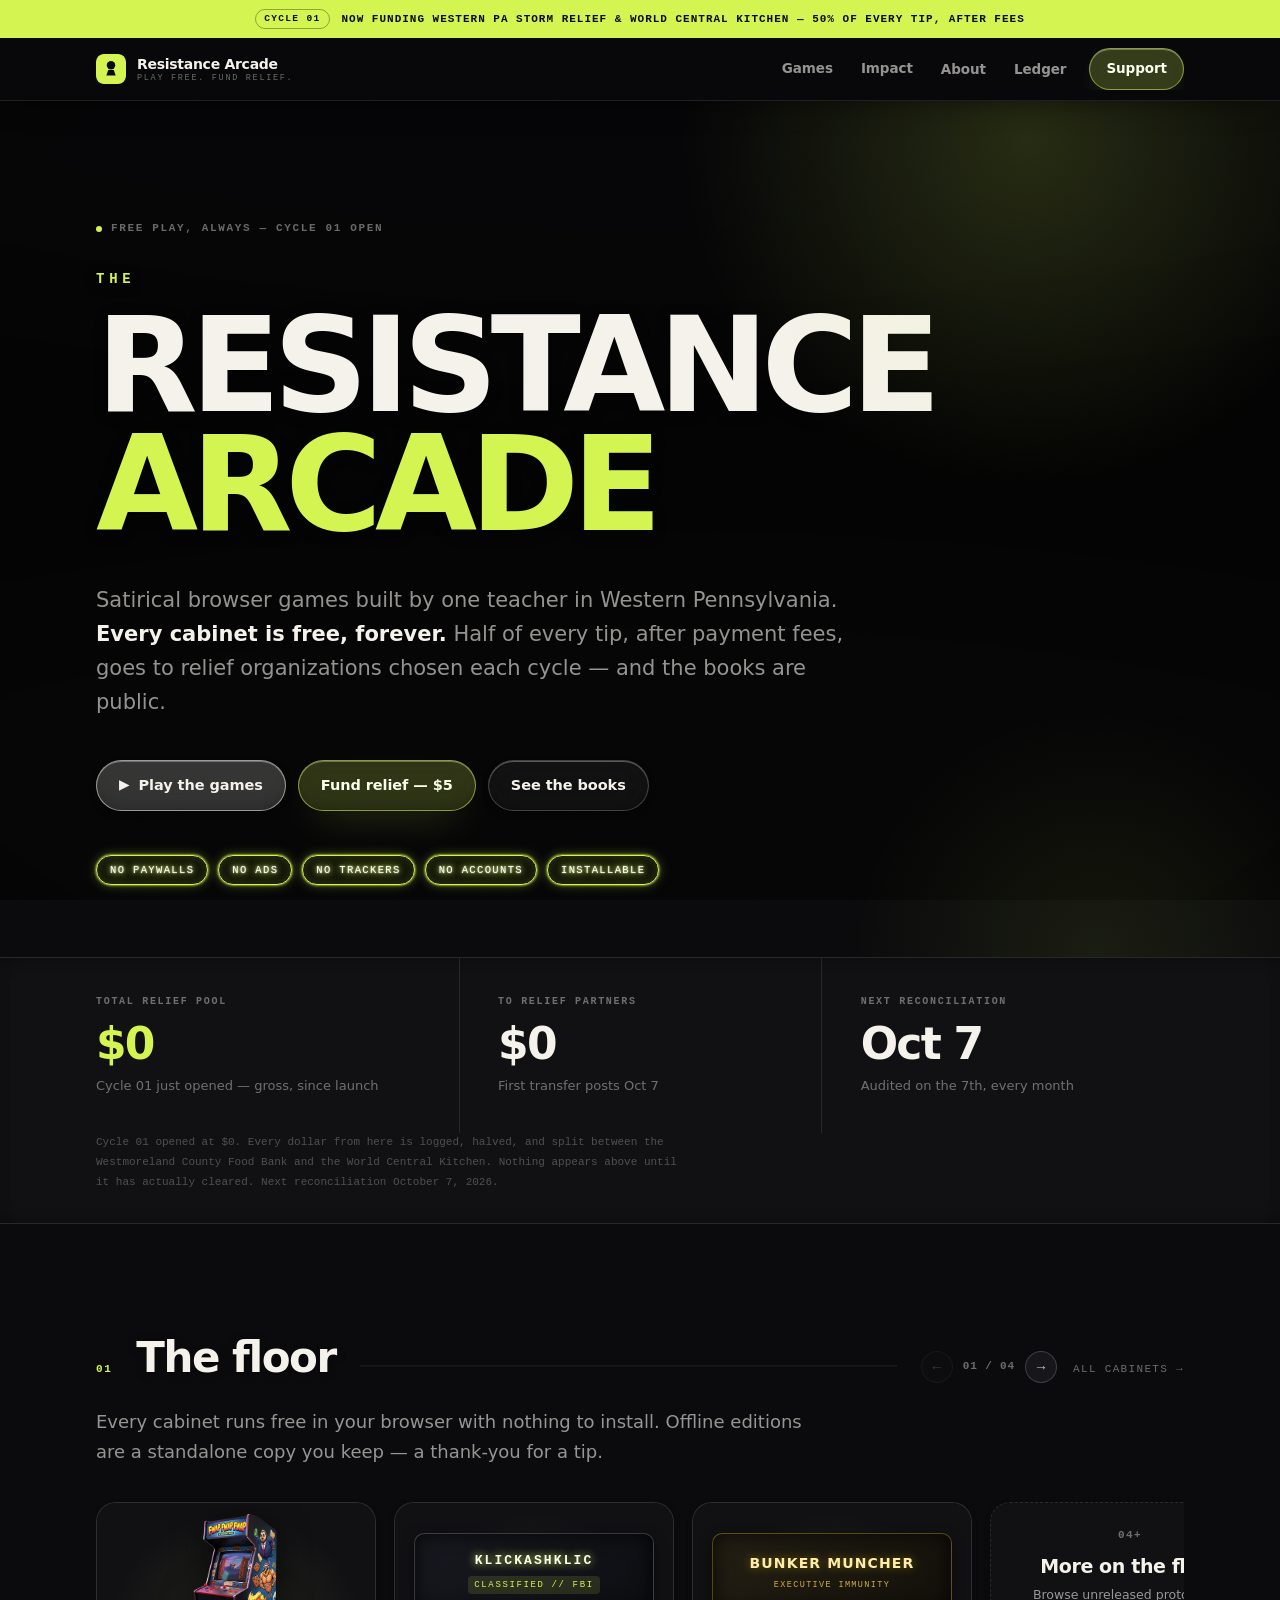
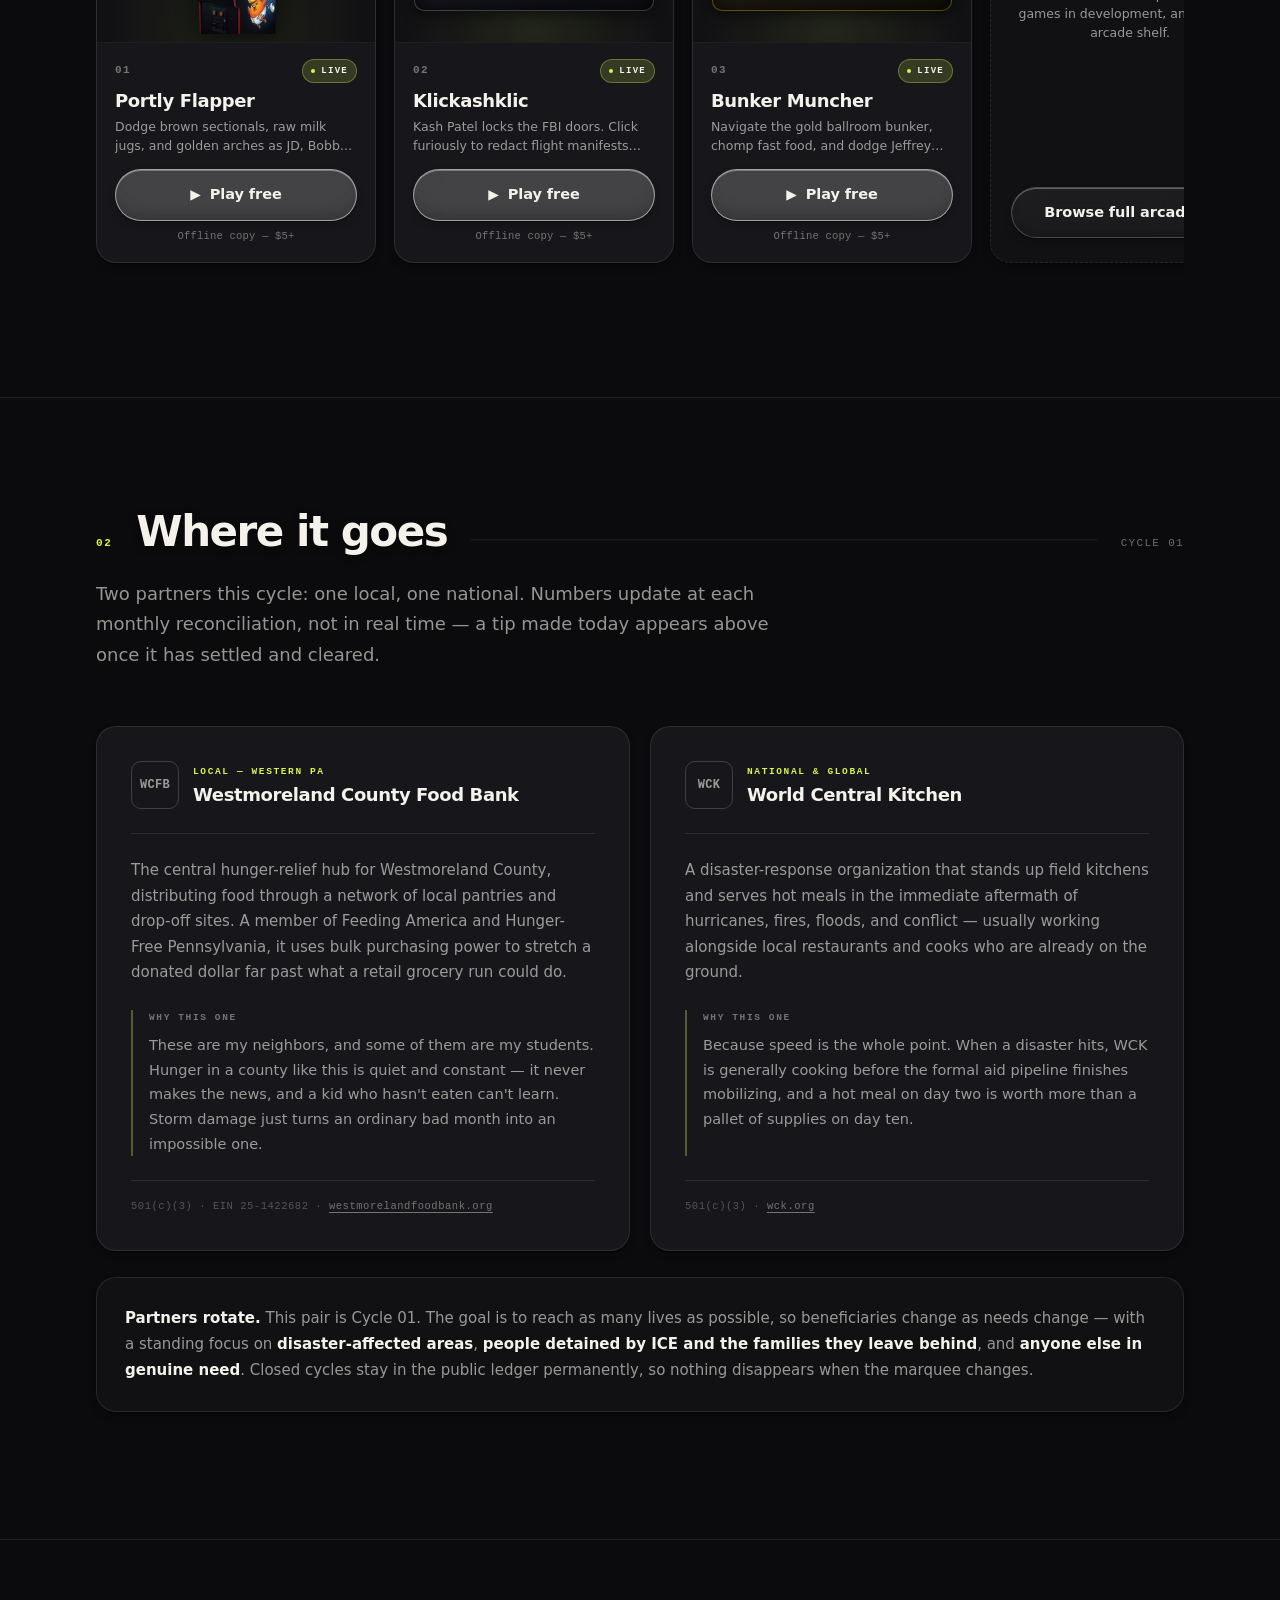
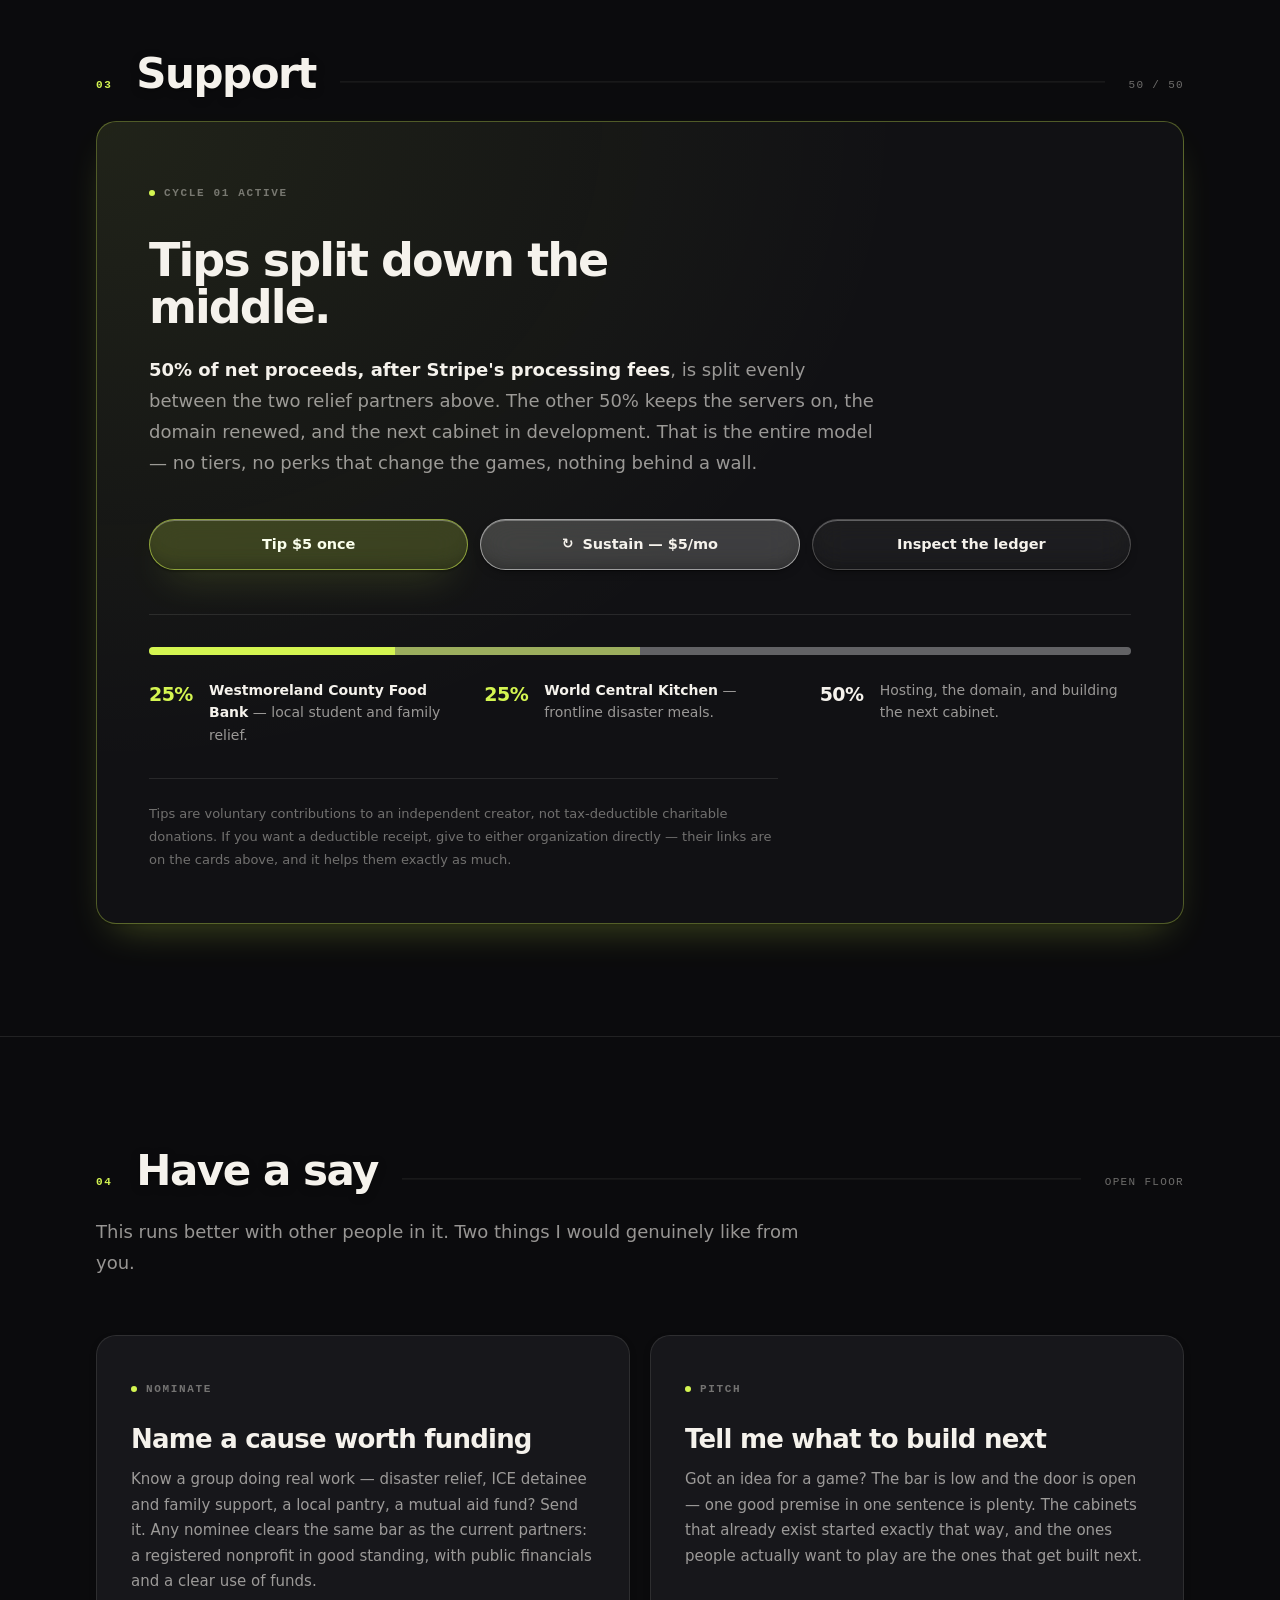
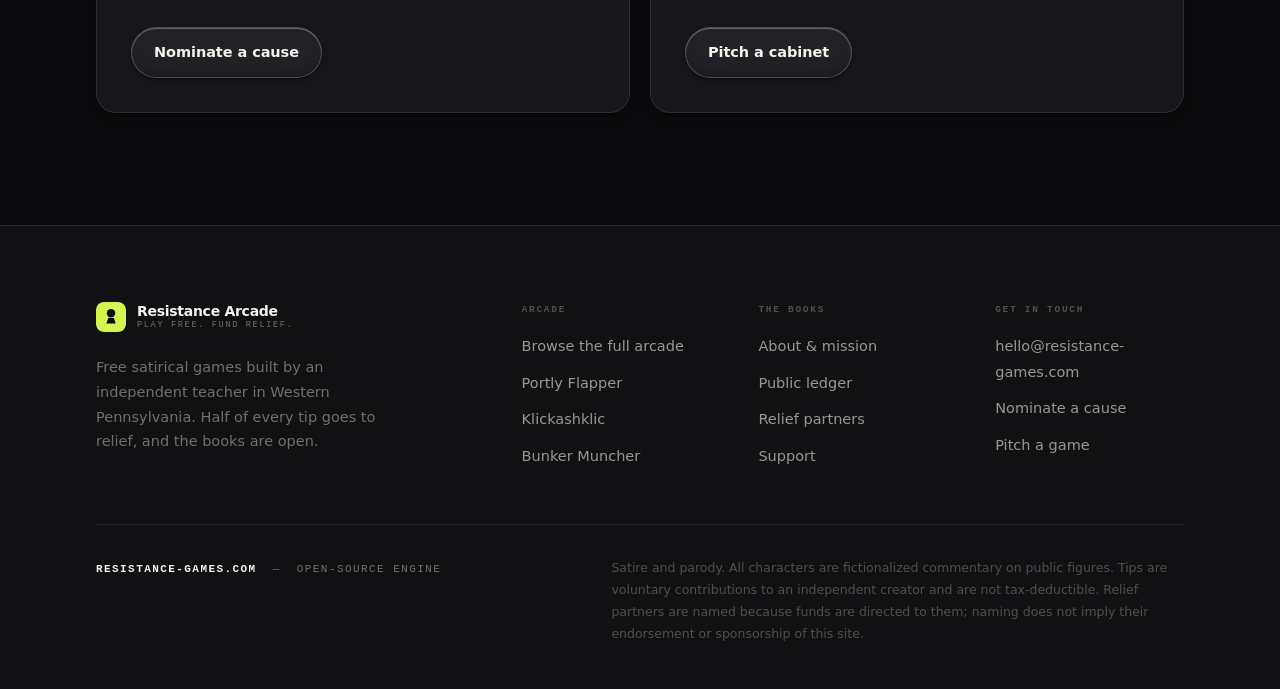
==== commit 1d46dd35: "Redesign floor to arcade carousel on homepage and standard grid on games page" ====
--- a/index.html
+++ b/index.html
@@ -1044,20 +1044,89 @@
    GAMES
    ============================================================ */
 
-    .games {
-      display: grid;
-      grid-template-columns: 1fr;
-      gap: clamp(14px, 1.6vw, 20px);
-    }
-
-    @media (min-width:760px) {
-      .games {
-        grid-template-columns: repeat(2, minmax(0, 1fr));
-      }
-    }
-
-    .game {
+    /* ============================================================
+       FLOOR CAROUSEL & CABINET CARDS
+       Compact, swipeable arcade floor minimizing vertical footprint.
+       ============================================================ */
+
+    .carousel-shell {
       position: relative;
+      margin-top: var(--s2);
+    }
+
+    .carousel-track {
+      display: flex;
+      gap: 18px;
+      overflow-x: auto;
+      overflow-y: hidden;
+      scroll-snap-type: x mandatory;
+      scroll-behavior: smooth;
+      -webkit-overflow-scrolling: touch;
+      padding: 10px 4px 22px;
+      scrollbar-width: thin;
+      scrollbar-color: var(--line-hard) transparent;
+    }
+    .carousel-track::-webkit-scrollbar {
+      height: 5px;
+    }
+    .carousel-track::-webkit-scrollbar-track {
+      background: transparent;
+    }
+    .carousel-track::-webkit-scrollbar-thumb {
+      background: var(--line-hard);
+      border-radius: 999px;
+    }
+
+    .carousel-nav {
+      display: inline-flex;
+      align-items: center;
+      gap: 6px;
+    }
+    .carousel-btn {
+      width: 32px;
+      height: 32px;
+      display: inline-flex;
+      align-items: center;
+      justify-content: center;
+      background: var(--ink-100);
+      border: 1px solid var(--line-hard);
+      border-radius: 999px;
+      color: var(--paper-80);
+      cursor: pointer;
+      font-size: 14px;
+      line-height: 1;
+      padding: 0;
+      transition: background .16s ease, border-color .16s ease, color .16s ease;
+      -webkit-tap-highlight-color: transparent;
+    }
+    @media (hover:hover) {
+      .carousel-btn:hover:not([disabled]) {
+        background: var(--signal);
+        border-color: var(--signal);
+        color: #0B0B0D;
+        box-shadow: 0 4px 12px var(--signal-32);
+      }
+    }
+    .carousel-btn[disabled] {
+      opacity: .25;
+      cursor: not-allowed;
+    }
+    .carousel-count {
+      font-family: var(--mono);
+      font-size: 11px;
+      font-weight: 600;
+      color: var(--paper-42);
+      letter-spacing: .08em;
+      padding: 0 4px;
+      min-width: 48px;
+      text-align: center;
+    }
+
+    /* Cabinet Cards */
+    .cab-card {
+      flex: 0 0 280px;
+      width: 280px;
+      scroll-snap-align: start;
       display: flex;
       flex-direction: column;
       background: var(--ink-100);
@@ -1065,72 +1134,193 @@
       border-radius: var(--r-lg);
       box-shadow: var(--shadow-sm);
       overflow: hidden;
-      transition: background .2s ease, border-color .2s ease, transform .2s ease, box-shadow .2s ease;
-    }
-
-    .game__art {
+      transition: transform .2s ease, border-color .2s ease, box-shadow .2s ease;
+    }
+    @media (hover:hover) {
+      .cab-card:not(.cab-card--soon):hover {
+        transform: translateY(-4px);
+        border-color: var(--line-hard);
+        box-shadow: var(--shadow-md);
+      }
+      .cab-card:not(.cab-card--soon):hover .cab-idx {
+        color: var(--signal);
+      }
+    }
+    @media (prefers-reduced-motion:reduce) {
+      .cab-card { transition: none; }
+      .cab-card:hover { transform: none; }
+    }
+
+    /* Dedicated crisp cabinet stage */
+    .cab-stage {
+      position: relative;
+      height: 140px;
+      width: 100%;
+      display: flex;
+      align-items: center;
+      justify-content: center;
+      background: radial-gradient(ellipse at 50% 90%, rgba(212, 245, 81, 0.09) 0%, rgba(17, 17, 20, 0) 65%), var(--ink-050);
+      border-bottom: 1px solid var(--line-soft);
+      overflow: hidden;
+    }
+    .cab-stage__art {
       display: block;
-      width: 100%;
-      height: 180px;
+      max-height: 124px;
+      width: auto;
       object-fit: contain;
-      object-position: center;
-      background: radial-gradient(ellipse at 50% 90%, rgba(212, 245, 81, 0.08) 0%, rgba(17, 17, 20, 0) 65%), var(--ink-050);
-      padding: 12px 0;
-      border-bottom: 1px solid var(--line-soft);
-      filter: drop-shadow(0 6px 14px rgba(0, 0, 0, 0.6));
-      transition: transform .2s ease, filter .2s ease;
-    }
-
-    .game__body {
+      filter: drop-shadow(0 8px 16px rgba(0, 0, 0, 0.7));
+      transition: transform .25s ease;
+    }
+    @media (hover:hover) {
+      .cab-card:hover .cab-stage__art {
+        transform: scale(1.04) translateY(-2px);
+      }
+    }
+
+    /* Stylized retro marquees for cabinets without 3D art yet */
+    .cab-marquee {
+      width: 86%;
+      height: 78px;
+      border-radius: var(--r-sm);
+      display: flex;
+      flex-direction: column;
+      align-items: center;
+      justify-content: center;
+      padding: 8px;
+      text-align: center;
+      position: relative;
+      overflow: hidden;
+      box-shadow: inset 0 0 20px rgba(0,0,0,.8), 0 4px 12px rgba(0,0,0,.5);
+    }
+    .cab-marquee--klick {
+      background: linear-gradient(135deg, #181920 0%, #0d0e12 100%);
+      border: 1px solid rgba(245,242,236,.18);
+    }
+    .cab-marquee--klick .cab-marquee__text {
+      font-family: var(--mono);
+      font-size: 13px;
+      font-weight: 800;
+      letter-spacing: .16em;
+      color: #FAFFEC;
+      text-shadow: 0 0 8px var(--signal);
+    }
+    .cab-marquee--klick .cab-marquee__sub {
+      font-family: var(--mono);
+      font-size: 9px;
+      letter-spacing: .18em;
+      color: var(--signal);
+      background: rgba(212,245,81,.12);
+      padding: 2px 6px;
+      border-radius: 4px;
+      margin-top: 4px;
+    }
+
+    .cab-marquee--bunker {
+      background: linear-gradient(135deg, #241f14 0%, #12100a 100%);
+      border: 1px solid rgba(255, 215, 0, 0.28);
+    }
+    .cab-marquee--bunker .cab-marquee__text {
+      font-size: 14px;
+      font-weight: 850;
+      letter-spacing: .08em;
+      color: #FFECA8;
+      text-shadow: 0 0 10px rgba(255, 215, 0, 0.4);
+    }
+    .cab-marquee--bunker .cab-marquee__sub {
+      font-family: var(--mono);
+      font-size: 8.5px;
+      letter-spacing: .16em;
+      color: #D4AF37;
+      margin-top: 4px;
+    }
+
+    .cab-body {
+      padding: 16px 18px 18px;
       display: flex;
       flex-direction: column;
       flex: 1;
-      padding: clamp(24px, 3vw, 34px);
-    }
-
+    }
+    .cab-top {
+      display: flex;
+      align-items: center;
+      justify-content: space-between;
+      margin-bottom: 8px;
+    }
+    .cab-idx {
+      font-family: var(--mono);
+      font-size: 11px;
+      font-weight: 600;
+      color: var(--paper-42);
+      letter-spacing: .12em;
+      transition: color .2s ease;
+    }
+    .cab-title {
+      margin: 0 0 6px;
+      font-size: 18px;
+      font-weight: 800;
+      line-height: 1.15;
+      letter-spacing: -.02em;
+      color: var(--paper);
+    }
+    .cab-desc {
+      margin: 0 0 14px;
+      font-size: 12.5px;
+      line-height: 1.5;
+      color: var(--paper-60);
+      flex: 1;
+      display: -webkit-box;
+      -webkit-line-clamp: 2;
+      -webkit-box-orient: vertical;
+      overflow: hidden;
+    }
+    .cab-actions {
+      display: flex;
+      flex-direction: column;
+      gap: 7px;
+    }
+    .cab-btn {
+      min-height: 38px;
+      padding: 9px 14px;
+      font-size: 13px;
+      border-radius: 999px;
+    }
+    .cab-offline {
+      font-family: var(--mono);
+      font-size: 10.5px;
+      color: var(--paper-42);
+      text-decoration: none;
+      text-align: center;
+      transition: color .16s ease;
+      letter-spacing: .02em;
+    }
     @media (hover:hover) {
-      .game:not(.game--soon):hover {
-        background: var(--ink-150);
-        border-color: var(--line-hard);
-        transform: translateY(-3px);
-        box-shadow: var(--shadow-md);
-      }
-
-      .game:not(.game--soon):hover .game__art {
-        transform: translateY(-2px) scale(1.02);
-        filter: drop-shadow(0 10px 20px rgba(0, 0, 0, 0.8));
-      }
-
-      .game:not(.game--soon):hover .game__idx {
+      .cab-offline:hover {
         color: var(--signal);
       }
     }
 
-    @media (prefers-reduced-motion:reduce) {
-      .game {
-        transition: none;
-      }
-
-      .game:hover {
-        transform: none;
-      }
-    }
-
-    .game__top {
-      display: flex;
-      align-items: flex-start;
-      justify-content: space-between;
-      gap: 16px;
-      margin-bottom: clamp(20px, 3vw, 30px);
-    }
-
-    .game__idx {
-      font-family: var(--mono);
-      font-size: 12px;
-      font-weight: 600;
-      letter-spacing: .12em;
-      color: var(--paper-28);
-      transition: color .2s ease;
+    /* Browse/Doorway Card in Carousel */
+    .cab-card--browse {
+      border-style: dashed;
+      background: var(--ink-050);
+      justify-content: center;
+      text-align: center;
+      padding: 24px 20px;
+    }
+    .cab-card--browse .cab-title {
+      font-size: 19px;
+      margin-bottom: 8px;
+    }
+    .cab-card--browse .cab-desc {
+      -webkit-line-clamp: 3;
+      margin-bottom: 16px;
+    }
+    @media (hover:hover) {
+      .cab-card--browse:hover .btn--line {
+        --btn-bg: rgba(212, 245, 81, .14);
+        --btn-bd: var(--signal-32);
+        --btn-fg: var(--signal-lift);
+      }
     }
 
     .pill {
@@ -1139,92 +1329,28 @@
       align-items: center;
       gap: 6px;
       font-family: var(--mono);
-      font-size: 9.5px;
+      font-size: 9px;
       font-weight: 700;
       letter-spacing: .14em;
       text-transform: uppercase;
-      padding: 5px 10px;
+      padding: 4px 8px;
       border-radius: 999px;
       white-space: nowrap;
     }
-
     .pill--live {
       color: var(--paper);
       background: var(--signal-16);
       border: 1px solid var(--signal-32);
     }
-
     .pill--live .dot {
-      width: 5px;
-      height: 5px;
+      width: 4px;
+      height: 4px;
       border-radius: 50%;
       background: var(--signal);
     }
-
     .pill--soon {
       color: var(--paper-42);
       border: 1px solid var(--line);
-    }
-
-    .game__title {
-      margin: 0 0 12px;
-      font-size: clamp(26px, 3.4vw, 36px);
-      font-weight: 800;
-      line-height: 1.02;
-      letter-spacing: -.038em;
-      color: var(--paper);
-    }
-
-    .game--soon .game__title {
-      color: var(--paper-42);
-    }
-
-    /* The link-out tile that replaces a fixed 4th card on the homepage
-   teaser — visually a doorway, not another cabinet. */
-    .game--browse {
-      border-style: dashed;
-      background: var(--ink-050);
-    }
-
-    .game--browse .game__body {
-      justify-content: center;
-    }
-
-    .game--browse .game__title {
-      color: var(--paper-80);
-    }
-
-    .game--browse .game__desc {
-      max-width: none;
-    }
-
-    @media (hover:hover) {
-      .game--browse:hover .btn--line {
-        --btn-bg: rgba(212, 245, 81, .14);
-        --btn-bd: var(--signal-32);
-        --btn-fg: var(--signal-lift);
-      }
-    }
-
-    .game__desc {
-      margin: 0 0 clamp(22px, 3vw, 30px);
-      font-size: 15.5px;
-      line-height: 1.68;
-      color: var(--paper-60);
-      flex: 1;
-      max-width: 46ch;
-    }
-
-    .game__actions {
-      display: flex;
-      flex-wrap: wrap;
-      gap: 10px;
-    }
-
-    .game__actions .btn {
-      width: auto;
-      flex: 1 1 auto;
-      min-width: 140px;
     }
 
     /* ============================================================
@@ -2360,107 +2486,112 @@
           <span class="sechead__idx">01</span>
           <h2 class="sechead__title" id="games-title">The floor</h2>
           <span class="sechead__rule" aria-hidden="true"></span>
-          <a class="sechead__meta sechead__meta--link" href="games.html">All cabinets &rarr;</a>
+          <div class="carousel-nav">
+            <button class="carousel-btn" data-carousel-prev aria-label="Previous cabinets">&#8592;</button>
+            <span class="carousel-count" data-carousel-count>01 / 04</span>
+            <button class="carousel-btn" data-carousel-next aria-label="Next cabinets">&#8594;</button>
+            <a class="sechead__meta sechead__meta--link" href="games.html" style="margin-left: 10px;">All cabinets &rarr;</a>
+          </div>
         </div>
-        <p class="seclede">
-          Every cabinet runs free in your browser, on any device, with nothing to install and no account to make.
-          Offline editions are a standalone copy you keep &mdash; a thank-you for a tip, never a requirement.
-          New cabinets ship on their own schedule &mdash; the full, ever-growing catalogue lives on
-          <a href="games.html">the arcade page</a>.
+        <p class="seclede" style="margin-bottom: var(--s3);">
+          Every cabinet runs free in your browser with nothing to install. Offline editions are a standalone copy you keep &mdash; a thank-you for a tip.
         </p>
 
-        <div class="games">
-
-          <article class="game">
-            <img class="game__art" src="./cabinets/fwap.png"
-              alt="Fwap Fwap Fwap arcade cabinet — &quot;Fwap Fwap Fwap&quot; marquee over the game screen"
-              loading="lazy" decoding="async" width="238" height="319">
-            <div class="game__body">
-              <div class="game__top">
-                <span class="game__idx">01</span>
-                <span class="pill pill--live"><span class="dot" aria-hidden="true"></span>Live</span>
+        <div class="carousel-shell">
+          <div class="carousel-track" id="floor-carousel" role="region" aria-label="Featured arcade cabinets" tabindex="0">
+
+            <!-- Cabinet 01: Portly Flapper -->
+            <article class="cab-card" data-idx="01">
+              <div class="cab-stage">
+                <img class="cab-stage__art" src="./cabinets/fwap.png"
+                  alt="Portly Flapper arcade cabinet"
+                  loading="lazy" decoding="async" width="238" height="319">
               </div>
-              <h3 class="game__title">Portly Flapper</h3>
-              <p class="game__desc">Dodge brown sectionals, raw milk jugs, and golden arches as JD, Bobby, and Diaper
-                Don.</p>
-              <div class="game__actions">
-                <a class="btn btn--paper" href="./flapper/index.html">
-                  <span class="ico" aria-hidden="true">&#9654;</span> Play free<span class="sr-only">: Portly
-                    Flapper</span>
-                </a>
-                <a class="btn btn--quiet" href="https://buy.stripe.com/your_flapper_offline_link" target="_blank"
-                  rel="noopener noreferrer">
-                  <span class="ico" aria-hidden="true">&#8681;</span> Offline copy &mdash; $5+<span class="sr-only">:
-                    Portly Flapper</span>
-                </a>
+              <div class="cab-body">
+                <div class="cab-top">
+                  <span class="cab-idx">01</span>
+                  <span class="pill pill--live"><span class="dot" aria-hidden="true"></span>Live</span>
+                </div>
+                <h3 class="cab-title">Portly Flapper</h3>
+                <p class="cab-desc">Dodge brown sectionals, raw milk jugs, and golden arches as JD, Bobby, and Diaper Don.</p>
+                <div class="cab-actions">
+                  <a class="btn btn--paper cab-btn" href="./flapper/index.html">
+                    <span class="ico" aria-hidden="true">&#9654;</span> Play free
+                  </a>
+                  <a class="cab-offline" href="https://buy.stripe.com/your_flapper_offline_link" target="_blank" rel="noopener noreferrer">
+                    Offline copy &mdash; $5+
+                  </a>
+                </div>
               </div>
-            </div>
-          </article>
-
-          <article class="game">
-            <div class="game__body">
-              <div class="game__top">
-                <span class="game__idx">02</span>
-                <span class="pill pill--live"><span class="dot" aria-hidden="true"></span>Live</span>
+            </article>
+
+            <!-- Cabinet 02: Klickashklic -->
+            <article class="cab-card" data-idx="02">
+              <div class="cab-stage">
+                <div class="cab-marquee cab-marquee--klick">
+                  <span class="cab-marquee__text">KLICKASHKLIC</span>
+                  <span class="cab-marquee__sub">CLASSIFIED // FBI</span>
+                </div>
               </div>
-              <h3 class="game__title">Klickashklic</h3>
-              <p class="game__desc">Kash Patel locks the FBI doors. Click furiously to redact flight manifests and
-                protect the boss before subpoenas hit.</p>
-              <div class="game__actions">
-                <a class="btn btn--paper" href="./klickashklic/index.html">
-                  <span class="ico" aria-hidden="true">&#9654;</span> Play free<span class="sr-only">:
-                    Klickashklic</span>
-                </a>
-                <a class="btn btn--quiet" href="https://buy.stripe.com/your_klickashklic_offline_link" target="_blank"
-                  rel="noopener noreferrer">
-                  <span class="ico" aria-hidden="true">&#8681;</span> Offline copy &mdash; $5+<span class="sr-only">:
-                    Klickashklic</span>
-                </a>
+              <div class="cab-body">
+                <div class="cab-top">
+                  <span class="cab-idx">02</span>
+                  <span class="pill pill--live"><span class="dot" aria-hidden="true"></span>Live</span>
+                </div>
+                <h3 class="cab-title">Klickashklic</h3>
+                <p class="cab-desc">Kash Patel locks the FBI doors. Click furiously to redact flight manifests before subpoenas hit.</p>
+                <div class="cab-actions">
+                  <a class="btn btn--paper cab-btn" href="./klickashklic/index.html">
+                    <span class="ico" aria-hidden="true">&#9654;</span> Play free
+                  </a>
+                  <a class="cab-offline" href="https://buy.stripe.com/your_klickashklic_offline_link" target="_blank" rel="noopener noreferrer">
+                    Offline copy &mdash; $5+
+                  </a>
+                </div>
               </div>
-            </div>
-          </article>
-
-          <article class="game">
-            <div class="game__body">
-              <div class="game__top">
-                <span class="game__idx">03</span>
-                <span class="pill pill--live"><span class="dot" aria-hidden="true"></span>Live</span>
+            </article>
+
+            <!-- Cabinet 03: Bunker Muncher -->
+            <article class="cab-card" data-idx="03">
+              <div class="cab-stage">
+                <div class="cab-marquee cab-marquee--bunker">
+                  <span class="cab-marquee__text">BUNKER MUNCHER</span>
+                  <span class="cab-marquee__sub">EXECUTIVE IMMUNITY</span>
+                </div>
               </div>
-              <h3 class="game__title">Bunker Muncher</h3>
-              <p class="game__desc">Navigate the gold ballroom bunker, chomp fast food, and dodge Jeffrey and Mohammed
-                under Executive Immunity.</p>
-              <div class="game__actions">
-                <a class="btn btn--paper" href="./bunker/index.html">
-                  <span class="ico" aria-hidden="true">&#9654;</span> Play free<span class="sr-only">: Bunker
-                    Muncher</span>
-                </a>
-                <a class="btn btn--quiet" href="https://buy.stripe.com/your_bunker_offline_link" target="_blank"
-                  rel="noopener noreferrer">
-                  <span class="ico" aria-hidden="true">&#8681;</span> Offline copy &mdash; $5+<span class="sr-only">:
-                    Bunker Muncher</span>
-                </a>
+              <div class="cab-body">
+                <div class="cab-top">
+                  <span class="cab-idx">03</span>
+                  <span class="pill pill--live"><span class="dot" aria-hidden="true"></span>Live</span>
+                </div>
+                <h3 class="cab-title">Bunker Muncher</h3>
+                <p class="cab-desc">Navigate the gold ballroom bunker, chomp fast food, and dodge Jeffrey and Mohammed.</p>
+                <div class="cab-actions">
+                  <a class="btn btn--paper cab-btn" href="./bunker/index.html">
+                    <span class="ico" aria-hidden="true">&#9654;</span> Play free
+                  </a>
+                  <a class="cab-offline" href="https://buy.stripe.com/your_bunker_offline_link" target="_blank" rel="noopener noreferrer">
+                    Offline copy &mdash; $5+
+                  </a>
+                </div>
               </div>
-            </div>
-          </article>
-
-          <article class="game game--browse">
-            <div class="game__body">
-              <div class="game__top">
-                <span class="game__idx">04+</span>
+            </article>
+
+            <!-- Cabinet 04+: Browse all cabinets -->
+            <article class="cab-card cab-card--browse" data-idx="04">
+              <div class="cab-top" style="justify-content: center; margin-bottom: 12px;">
+                <span class="cab-idx">04+</span>
               </div>
-              <h3 class="game__title">More on the floor</h3>
-              <p class="game__desc">
-                New cabinets, and the ones still in development, ship straight to the full arcade page
-                as they're built &mdash; this shelf stays put.
+              <h3 class="cab-title">More on the floor</h3>
+              <p class="cab-desc">
+                Browse unreleased prototypes, games in development, and the full arcade shelf.
               </p>
-              <div class="game__actions">
-                <a class="btn btn--line" href="games.html">
-                  Browse the full arcade <span class="ico" aria-hidden="true">&rarr;</span>
-                </a>
-              </div>
-            </div>
-          </article>
-
+              <a class="btn btn--line cab-btn" href="games.html">
+                Browse full arcade <span class="ico" aria-hidden="true">&rarr;</span>
+              </a>
+            </article>
+
+          </div>
         </div>
       </div>
     </section>
@@ -3180,11 +3311,51 @@
          6. INSTALL PROMPT CAPTURE (progressive enhancement)
          ========================================================== */
 
-      window.__arcadeInstallPrompt = null;
-      window.addEventListener('beforeinstallprompt', function (e) {
-        e.preventDefault();
-        window.__arcadeInstallPrompt = e;
-      });
+      /* ==========================================================
+         7. FLOOR CAROUSEL CONTROLLER
+         Smooth scroll-snap with left/right buttons & indicator.
+         ========================================================== */
+
+      var floorTrack = document.getElementById('floor-carousel');
+      var floorPrev = document.querySelector('[data-carousel-prev]');
+      var floorNext = document.querySelector('[data-carousel-next]');
+      var floorCount = document.querySelector('[data-carousel-count]');
+
+      if (floorTrack) {
+        var floorCards = floorTrack.querySelectorAll('.cab-card');
+        var floorTotal = floorCards.length;
+
+        function updateFloorCarousel() {
+          var scrollLeft = floorTrack.scrollLeft;
+          var maxScroll = floorTrack.scrollWidth - floorTrack.clientWidth;
+          if (floorPrev) floorPrev.disabled = scrollLeft <= 8;
+          if (floorNext) floorNext.disabled = scrollLeft >= maxScroll - 8;
+
+          var cardW = floorCards[0] ? floorCards[0].offsetWidth + 18 : 298;
+          var currentIdx = Math.min(Math.round(scrollLeft / cardW) + 1, floorTotal);
+          if (floorCount) {
+            floorCount.textContent = (currentIdx < 10 ? '0' + currentIdx : currentIdx) + ' / ' + (floorTotal < 10 ? '0' + floorTotal : floorTotal);
+          }
+        }
+
+        if (floorPrev) {
+          floorPrev.addEventListener('click', function () {
+            var step = floorCards[0] ? floorCards[0].offsetWidth + 18 : 298;
+            floorTrack.scrollBy({ left: -step, behavior: 'smooth' });
+          });
+        }
+
+        if (floorNext) {
+          floorNext.addEventListener('click', function () {
+            var step = floorCards[0] ? floorCards[0].offsetWidth + 18 : 298;
+            floorTrack.scrollBy({ left: step, behavior: 'smooth' });
+          });
+        }
+
+        floorTrack.addEventListener('scroll', updateFloorCarousel, { passive: true });
+        window.addEventListener('resize', updateFloorCarousel);
+        updateFloorCarousel();
+      }
 
     }());
   </script>
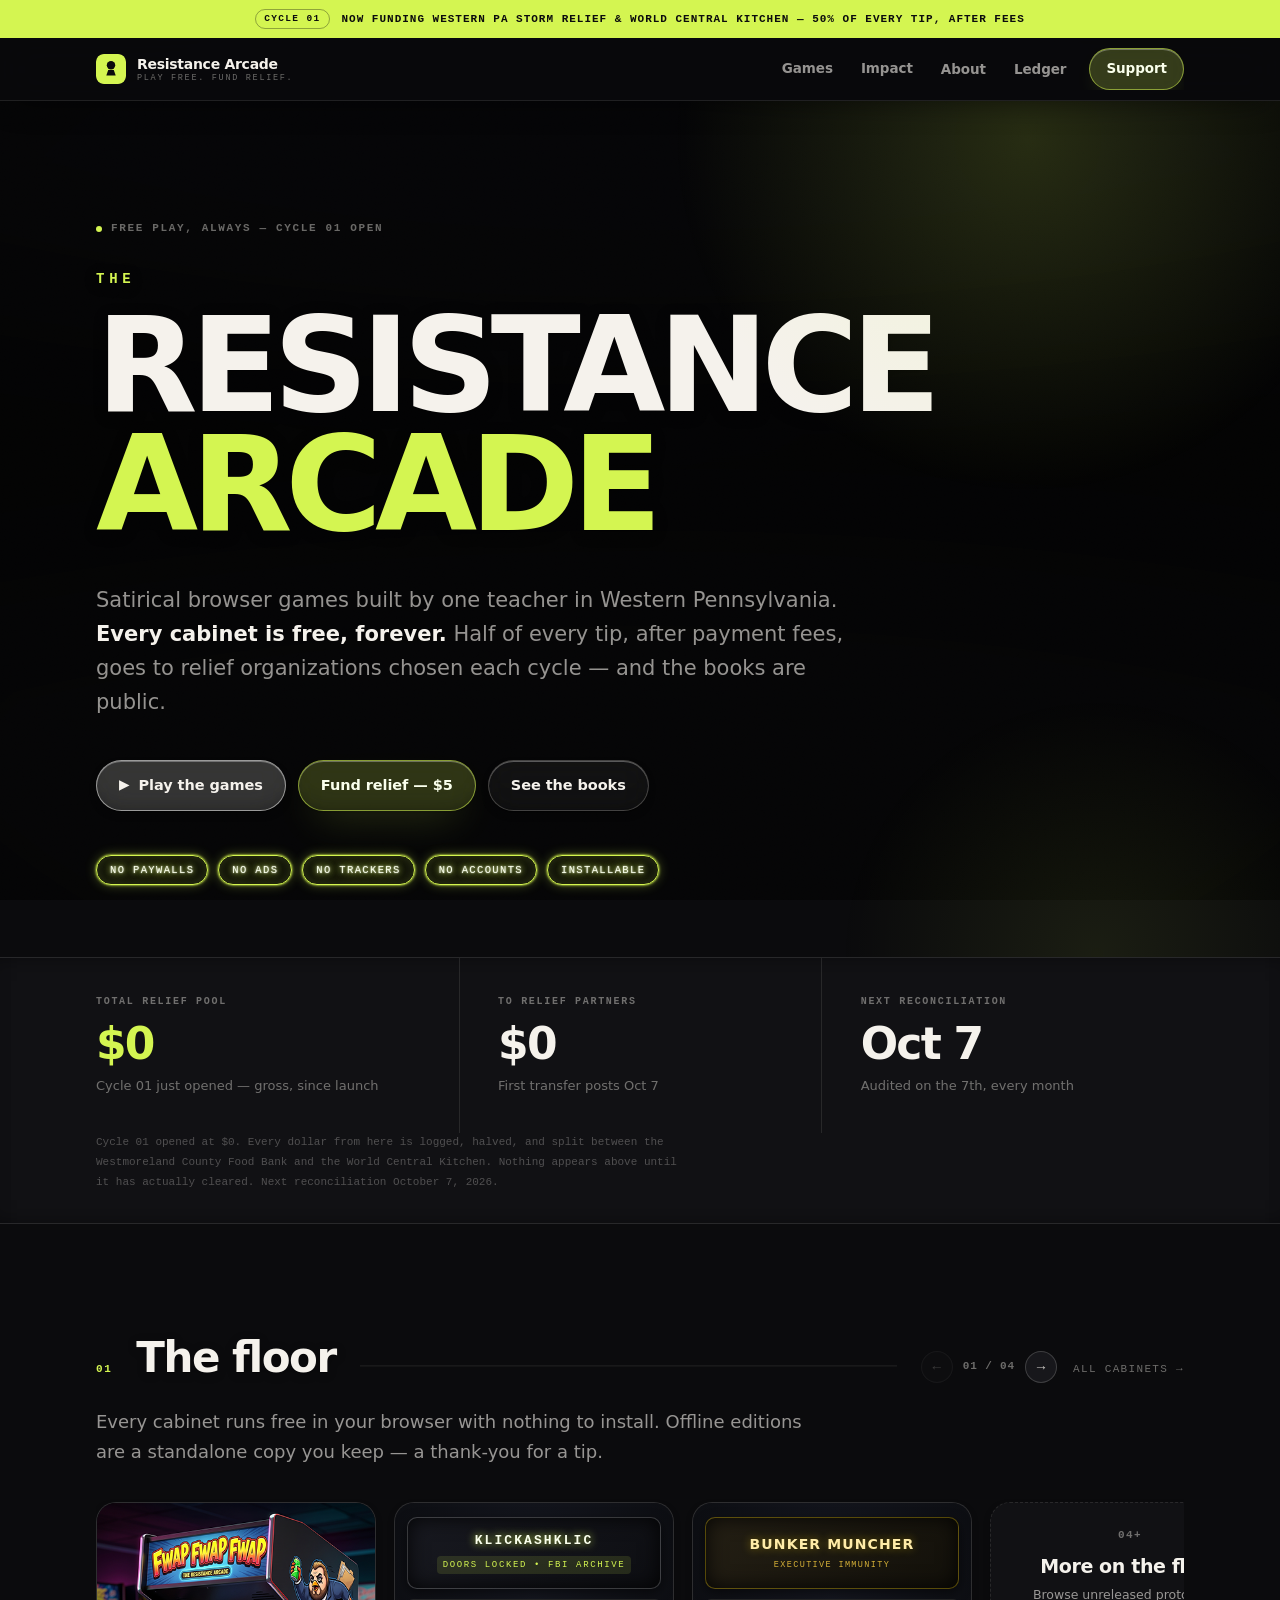
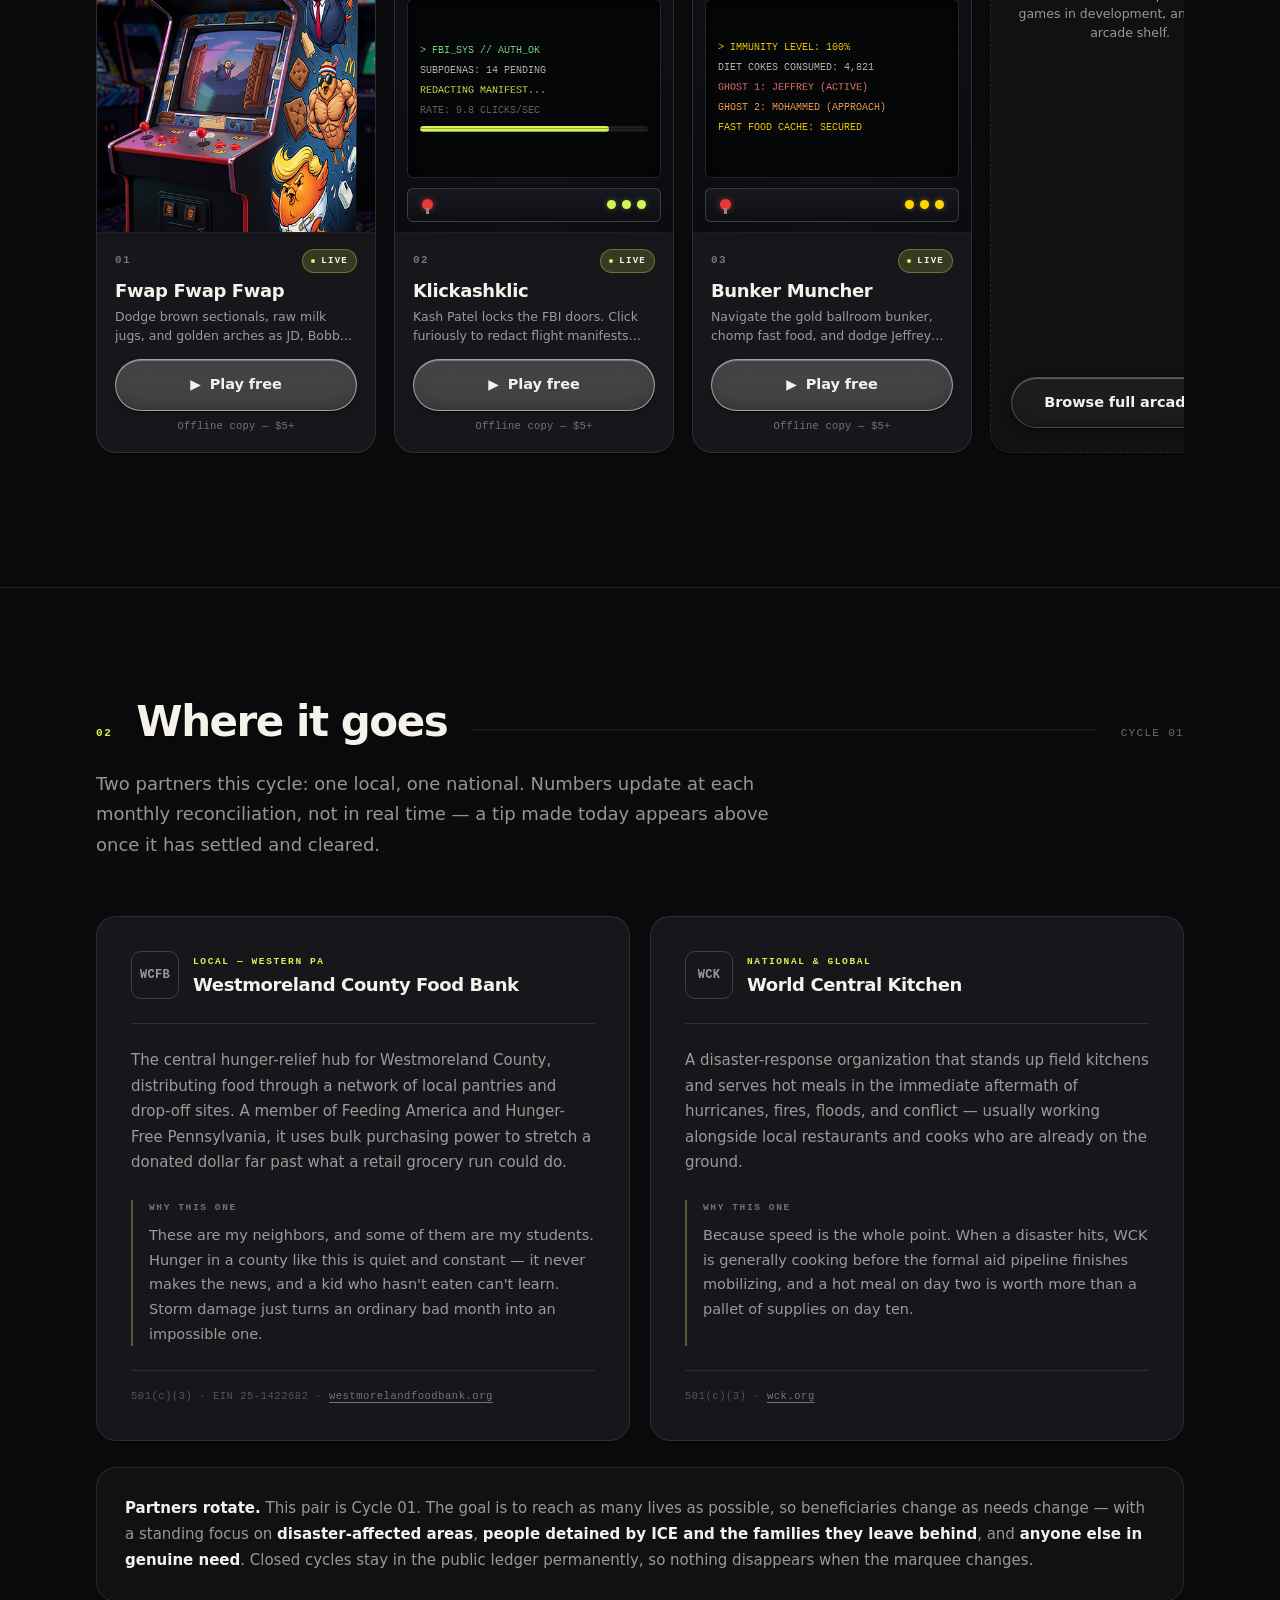
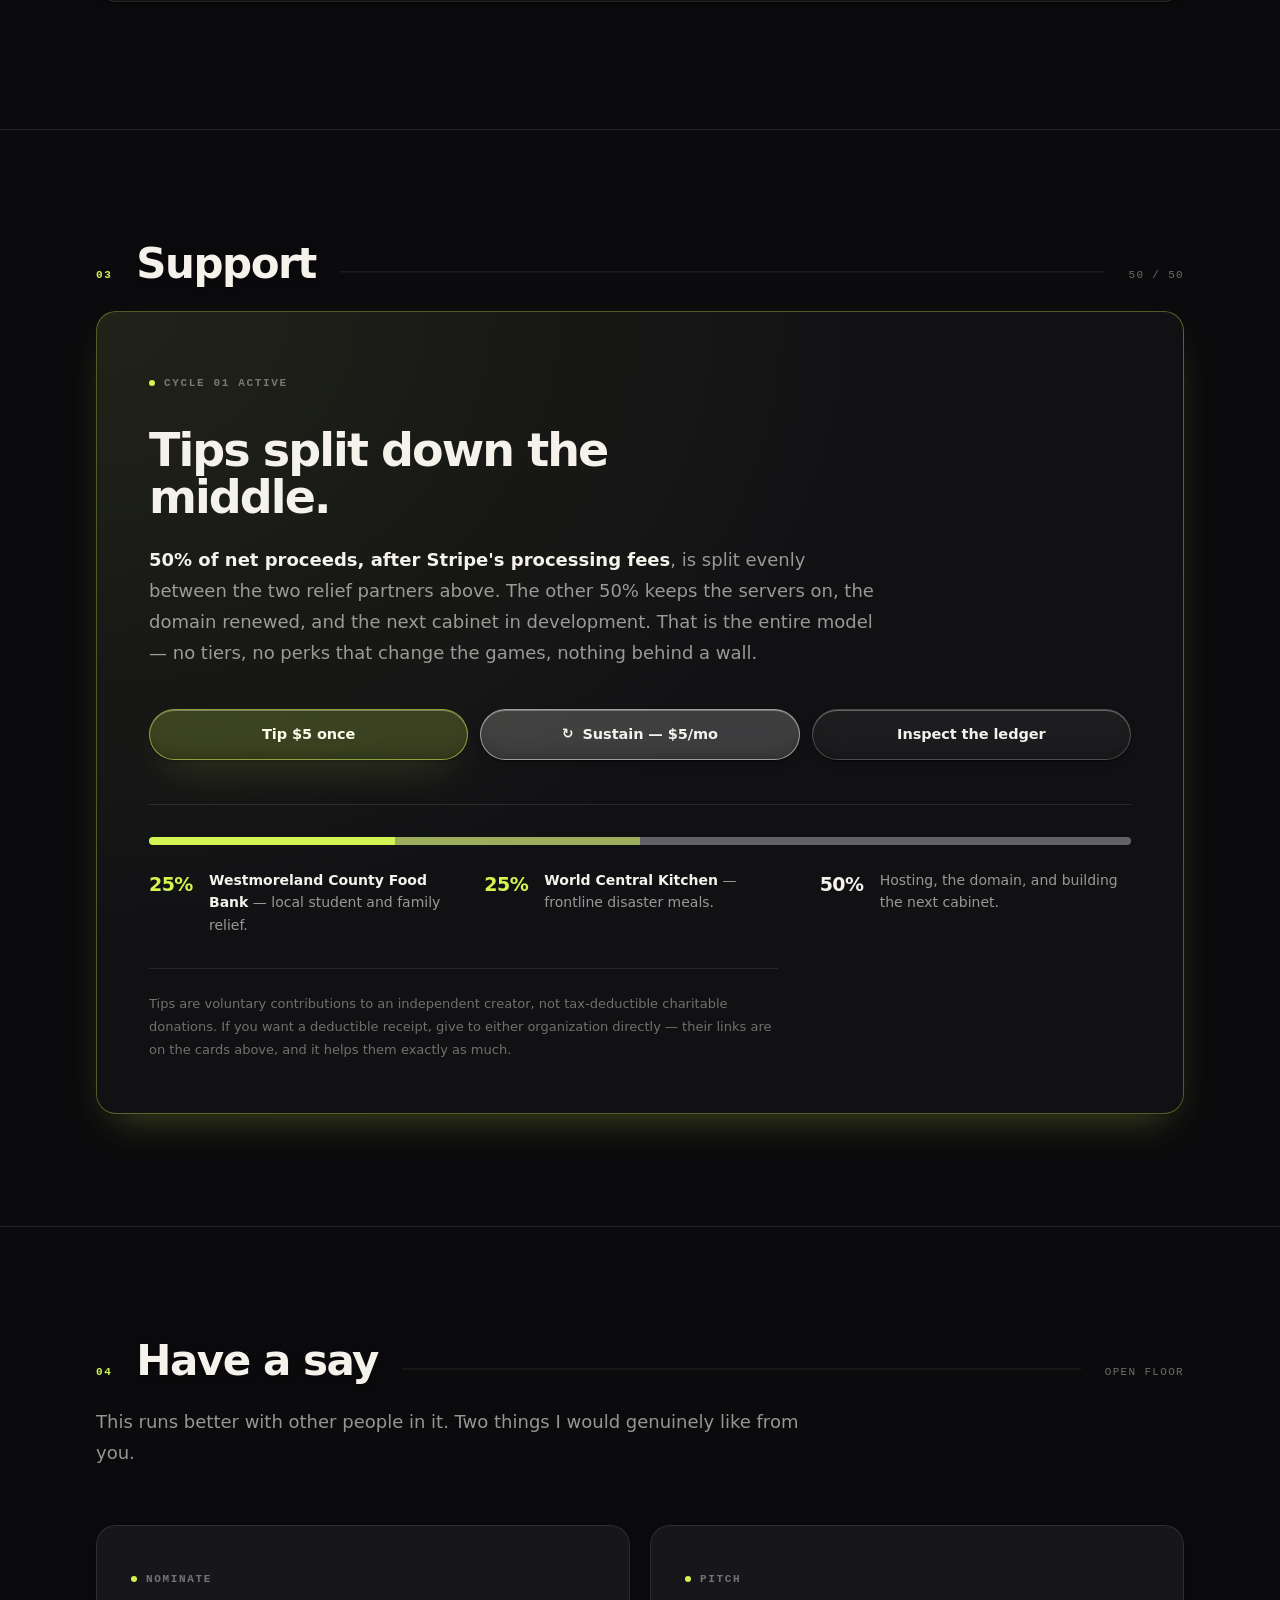
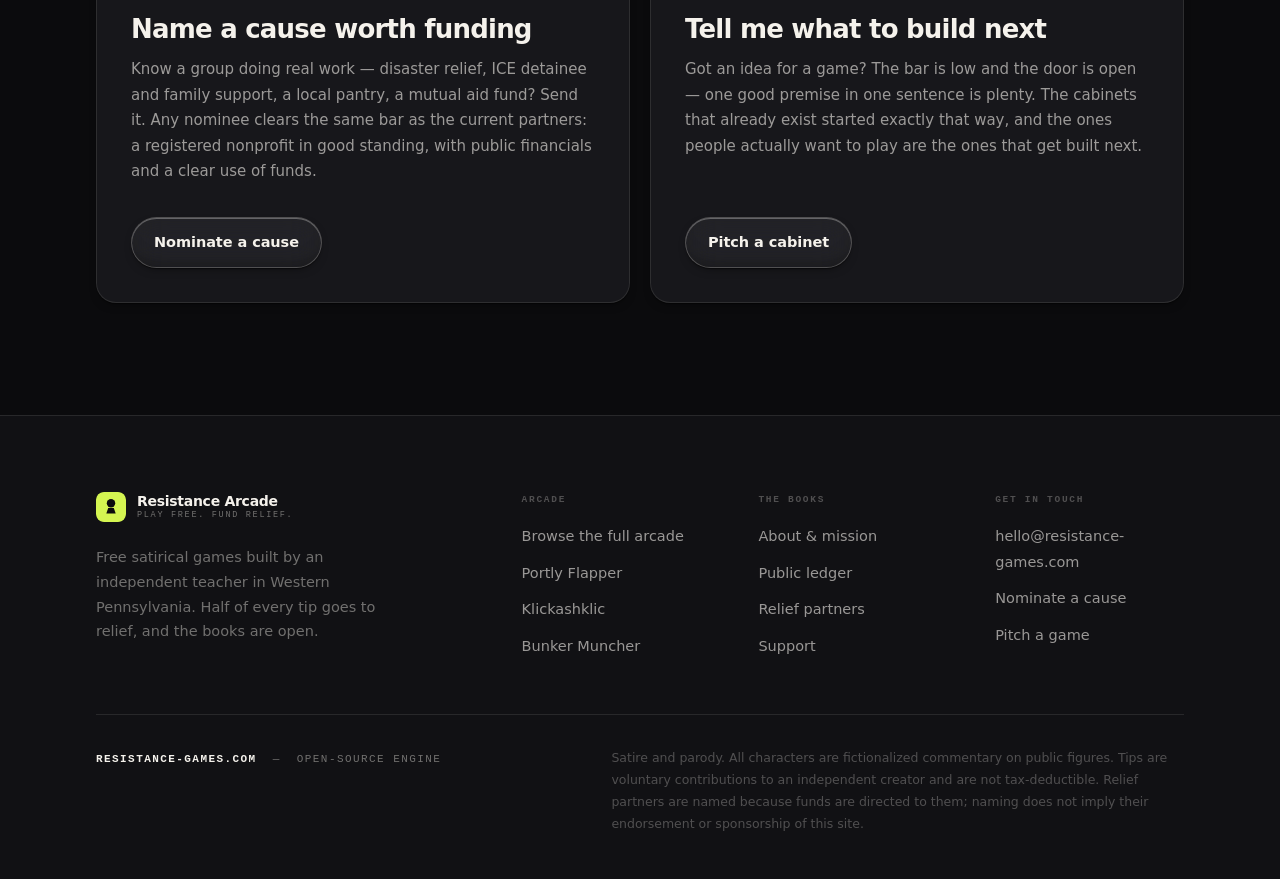
==== commit f9e74cb5: "Update cabinet art to high-res fwapfwap and expand stage with CRT terminals" ====
--- a/index.html
+++ b/index.html
@@ -1154,9 +1154,10 @@
     /* Dedicated crisp cabinet stage */
     .cab-stage {
       position: relative;
-      height: 140px;
+      height: 330px;
       width: 100%;
       display: flex;
+      flex-direction: column;
       align-items: center;
       justify-content: center;
       background: radial-gradient(ellipse at 50% 90%, rgba(212, 245, 81, 0.09) 0%, rgba(17, 17, 20, 0) 65%), var(--ink-050);
@@ -1165,36 +1166,44 @@
     }
     .cab-stage__art {
       display: block;
-      max-height: 124px;
-      width: auto;
-      object-fit: contain;
-      filter: drop-shadow(0 8px 16px rgba(0, 0, 0, 0.7));
+      width: 100%;
+      height: 100%;
+      object-fit: cover;
+      object-position: top center;
       transition: transform .25s ease;
     }
     @media (hover:hover) {
       .cab-card:hover .cab-stage__art {
-        transform: scale(1.04) translateY(-2px);
-      }
-    }
-
-    /* Stylized retro marquees for cabinets without 3D art yet */
+        transform: scale(1.03);
+      }
+    }
+
+    /* Cabinet CRT simulation for cards without 3D art */
+    .cab-stage--crt {
+      padding: 14px 12px 10px;
+      justify-content: space-between;
+      background: radial-gradient(ellipse at 50% 30%, #151720 0%, #0a0b0e 100%);
+    }
+
+    /* Stylized retro marquees */
     .cab-marquee {
-      width: 86%;
-      height: 78px;
+      width: 100%;
+      height: 72px;
       border-radius: var(--r-sm);
       display: flex;
       flex-direction: column;
       align-items: center;
       justify-content: center;
-      padding: 8px;
+      padding: 6px 10px;
       text-align: center;
       position: relative;
       overflow: hidden;
-      box-shadow: inset 0 0 20px rgba(0,0,0,.8), 0 4px 12px rgba(0,0,0,.5);
+      box-shadow: inset 0 0 20px rgba(0, 0, 0, .85), 0 4px 12px rgba(0, 0, 0, .5);
+      flex-shrink: 0;
     }
     .cab-marquee--klick {
       background: linear-gradient(135deg, #181920 0%, #0d0e12 100%);
-      border: 1px solid rgba(245,242,236,.18);
+      border: 1px solid rgba(245, 242, 236, .18);
     }
     .cab-marquee--klick .cab-marquee__text {
       font-family: var(--mono);
@@ -1209,7 +1218,7 @@
       font-size: 9px;
       letter-spacing: .18em;
       color: var(--signal);
-      background: rgba(212,245,81,.12);
+      background: rgba(212, 245, 81, .12);
       padding: 2px 6px;
       border-radius: 4px;
       margin-top: 4px;
@@ -1232,6 +1241,126 @@
       letter-spacing: .16em;
       color: #D4AF37;
       margin-top: 4px;
+    }
+
+    .cab-marquee--trail {
+      background: linear-gradient(135deg, #1c1815 0%, #0e0d0b 100%);
+      border: 1px dashed rgba(245, 242, 236, 0.22);
+    }
+    .cab-marquee--trail .cab-marquee__text {
+      font-family: var(--mono);
+      font-size: 13px;
+      font-weight: 800;
+      letter-spacing: .12em;
+      color: var(--paper-60);
+    }
+    .cab-marquee--trail .cab-marquee__sub {
+      font-family: var(--mono);
+      font-size: 8.5px;
+      letter-spacing: .14em;
+      color: var(--paper-42);
+      margin-top: 4px;
+    }
+
+    /* CRT Terminal Screen */
+    .cab-crt {
+      width: 100%;
+      flex: 1;
+      margin: 10px 0;
+      background: #060709;
+      border: 1px solid rgba(245, 242, 236, 0.12);
+      border-radius: 6px;
+      padding: 10px 12px;
+      position: relative;
+      overflow: hidden;
+      display: flex;
+      flex-direction: column;
+      justify-content: center;
+      gap: 6px;
+      font-family: var(--mono);
+      font-size: 10px;
+      line-height: 1.4;
+      box-shadow: inset 0 0 16px rgba(0, 0, 0, 0.9);
+    }
+    .cab-crt::before {
+      content: '';
+      position: absolute;
+      inset: 0;
+      background: repeating-linear-gradient(0deg, rgba(0, 0, 0, 0.3) 0px, rgba(0, 0, 0, 0.3) 1px, transparent 1px, transparent 3px);
+      pointer-events: none;
+      z-index: 2;
+    }
+    .cab-crt__line {
+      position: relative;
+      z-index: 1;
+      white-space: nowrap;
+      overflow: hidden;
+      text-overflow: ellipsis;
+    }
+    .cab-crt__bar {
+      width: 100%;
+      height: 6px;
+      background: rgba(245, 242, 236, 0.1);
+      border-radius: 999px;
+      overflow: hidden;
+      margin-top: 2px;
+      position: relative;
+      z-index: 1;
+    }
+    .cab-crt__fill {
+      height: 100%;
+      background: var(--signal);
+      border-radius: 999px;
+    }
+
+    /* Control Deck */
+    .cab-deck {
+      width: 100%;
+      height: 34px;
+      background: linear-gradient(180deg, #181920 0%, #0d0e12 100%);
+      border: 1px solid var(--line-hard);
+      border-radius: 6px;
+      display: flex;
+      align-items: center;
+      justify-content: space-between;
+      padding: 0 14px;
+      flex-shrink: 0;
+    }
+    .cab-deck__stick {
+      width: 11px;
+      height: 11px;
+      background: #e53935;
+      border-radius: 50%;
+      box-shadow: 0 0 6px rgba(229, 57, 53, 0.7);
+      position: relative;
+    }
+    .cab-deck__stick::after {
+      content: '';
+      position: absolute;
+      top: 9px;
+      left: 4px;
+      width: 3px;
+      height: 6px;
+      background: #888;
+    }
+    .cab-deck__buttons {
+      display: flex;
+      gap: 6px;
+    }
+    .cab-deck__btn {
+      width: 9px;
+      height: 9px;
+      border-radius: 50%;
+      background: var(--signal);
+      box-shadow: 0 0 5px var(--signal-32);
+    }
+    .cab-deck__btn--gold {
+      background: #ffd700;
+      box-shadow: 0 0 5px rgba(255, 215, 0, 0.4);
+    }
+    .cab-deck__btn--muted {
+      background: var(--paper-42);
+      box-shadow: none;
     }
 
     .cab-body {
@@ -2500,19 +2629,19 @@
         <div class="carousel-shell">
           <div class="carousel-track" id="floor-carousel" role="region" aria-label="Featured arcade cabinets" tabindex="0">
 
-            <!-- Cabinet 01: Portly Flapper -->
+            <!-- Cabinet 01: Fwap Fwap Fwap -->
             <article class="cab-card" data-idx="01">
               <div class="cab-stage">
-                <img class="cab-stage__art" src="./cabinets/fwap.png"
-                  alt="Portly Flapper arcade cabinet"
-                  loading="lazy" decoding="async" width="238" height="319">
+                <img class="cab-stage__art" src="./cabinets/fwapfwap.png"
+                  alt="Fwap Fwap Fwap arcade cabinet"
+                  loading="lazy" decoding="async" width="448" height="600">
               </div>
               <div class="cab-body">
                 <div class="cab-top">
                   <span class="cab-idx">01</span>
                   <span class="pill pill--live"><span class="dot" aria-hidden="true"></span>Live</span>
                 </div>
-                <h3 class="cab-title">Portly Flapper</h3>
+                <h3 class="cab-title">Fwap Fwap Fwap</h3>
                 <p class="cab-desc">Dodge brown sectionals, raw milk jugs, and golden arches as JD, Bobby, and Diaper Don.</p>
                 <div class="cab-actions">
                   <a class="btn btn--paper cab-btn" href="./flapper/index.html">
@@ -2527,10 +2656,25 @@
 
             <!-- Cabinet 02: Klickashklic -->
             <article class="cab-card" data-idx="02">
-              <div class="cab-stage">
+              <div class="cab-stage cab-stage--crt">
                 <div class="cab-marquee cab-marquee--klick">
                   <span class="cab-marquee__text">KLICKASHKLIC</span>
-                  <span class="cab-marquee__sub">CLASSIFIED // FBI</span>
+                  <span class="cab-marquee__sub">DOORS LOCKED &bull; FBI ARCHIVE</span>
+                </div>
+                <div class="cab-crt">
+                  <div class="cab-crt__line" style="color:#7ee787;">&gt; FBI_SYS // AUTH_OK</div>
+                  <div class="cab-crt__line" style="color:var(--paper-80);">SUBPOENAS: 14 PENDING</div>
+                  <div class="cab-crt__line" style="color:var(--signal);">REDACTING MANIFEST...</div>
+                  <div class="cab-crt__line" style="color:var(--paper-42);">RATE: 9.8 CLICKS/SEC</div>
+                  <div class="cab-crt__bar"><div class="cab-crt__fill" style="width:83%;"></div></div>
+                </div>
+                <div class="cab-deck">
+                  <span class="cab-deck__stick" aria-hidden="true"></span>
+                  <div class="cab-deck__buttons" aria-hidden="true">
+                    <span class="cab-deck__btn"></span>
+                    <span class="cab-deck__btn"></span>
+                    <span class="cab-deck__btn"></span>
+                  </div>
                 </div>
               </div>
               <div class="cab-body">
@@ -2553,10 +2697,25 @@
 
             <!-- Cabinet 03: Bunker Muncher -->
             <article class="cab-card" data-idx="03">
-              <div class="cab-stage">
+              <div class="cab-stage cab-stage--crt">
                 <div class="cab-marquee cab-marquee--bunker">
                   <span class="cab-marquee__text">BUNKER MUNCHER</span>
                   <span class="cab-marquee__sub">EXECUTIVE IMMUNITY</span>
+                </div>
+                <div class="cab-crt">
+                  <div class="cab-crt__line" style="color:#ffd700;">&gt; IMMUNITY LEVEL: 100%</div>
+                  <div class="cab-crt__line" style="color:var(--paper-80);">DIET COKES CONSUMED: 4,821</div>
+                  <div class="cab-crt__line" style="color:#ff7b72;">GHOST 1: JEFFREY (ACTIVE)</div>
+                  <div class="cab-crt__line" style="color:#ffa657;">GHOST 2: MOHAMMED (APPROACH)</div>
+                  <div class="cab-crt__line" style="color:#ffd700;">FAST FOOD CACHE: SECURED</div>
+                </div>
+                <div class="cab-deck">
+                  <span class="cab-deck__stick" aria-hidden="true"></span>
+                  <div class="cab-deck__buttons" aria-hidden="true">
+                    <span class="cab-deck__btn cab-deck__btn--gold"></span>
+                    <span class="cab-deck__btn cab-deck__btn--gold"></span>
+                    <span class="cab-deck__btn cab-deck__btn--gold"></span>
+                  </div>
                 </div>
               </div>
               <div class="cab-body">
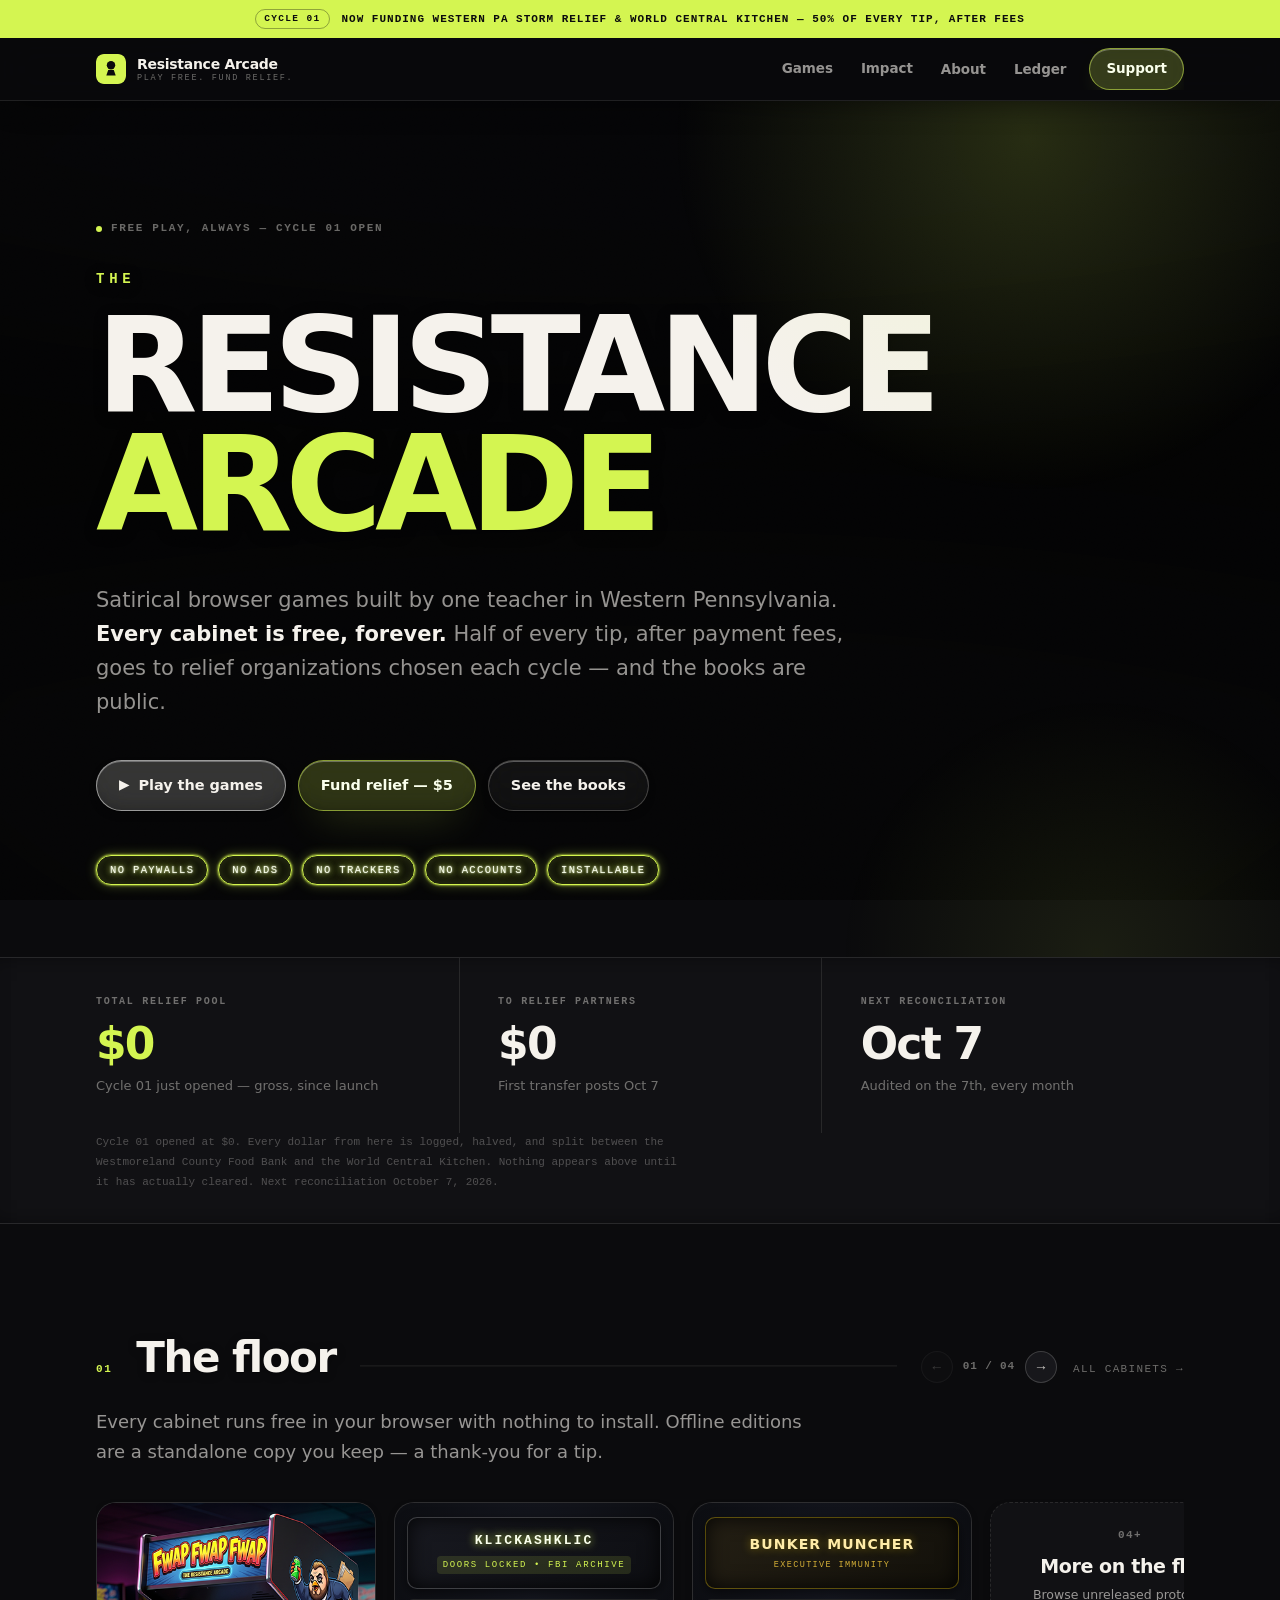
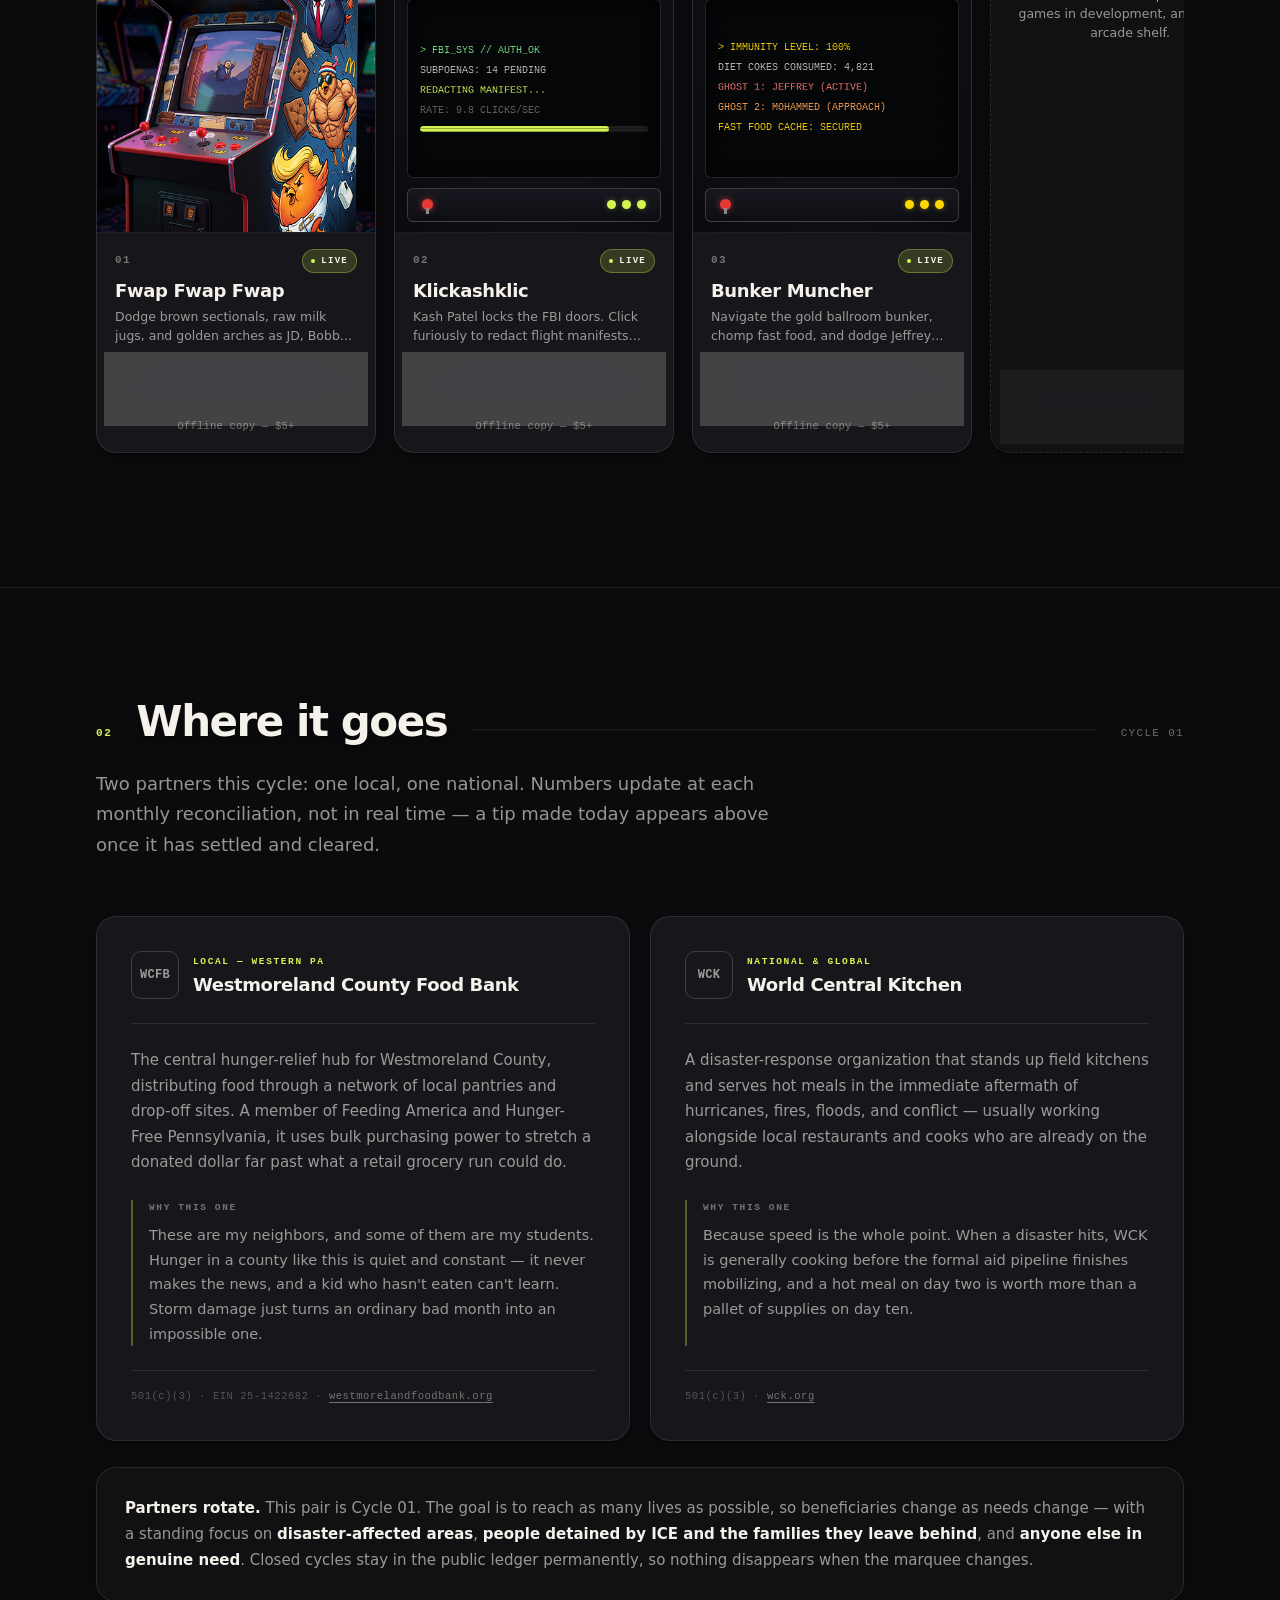
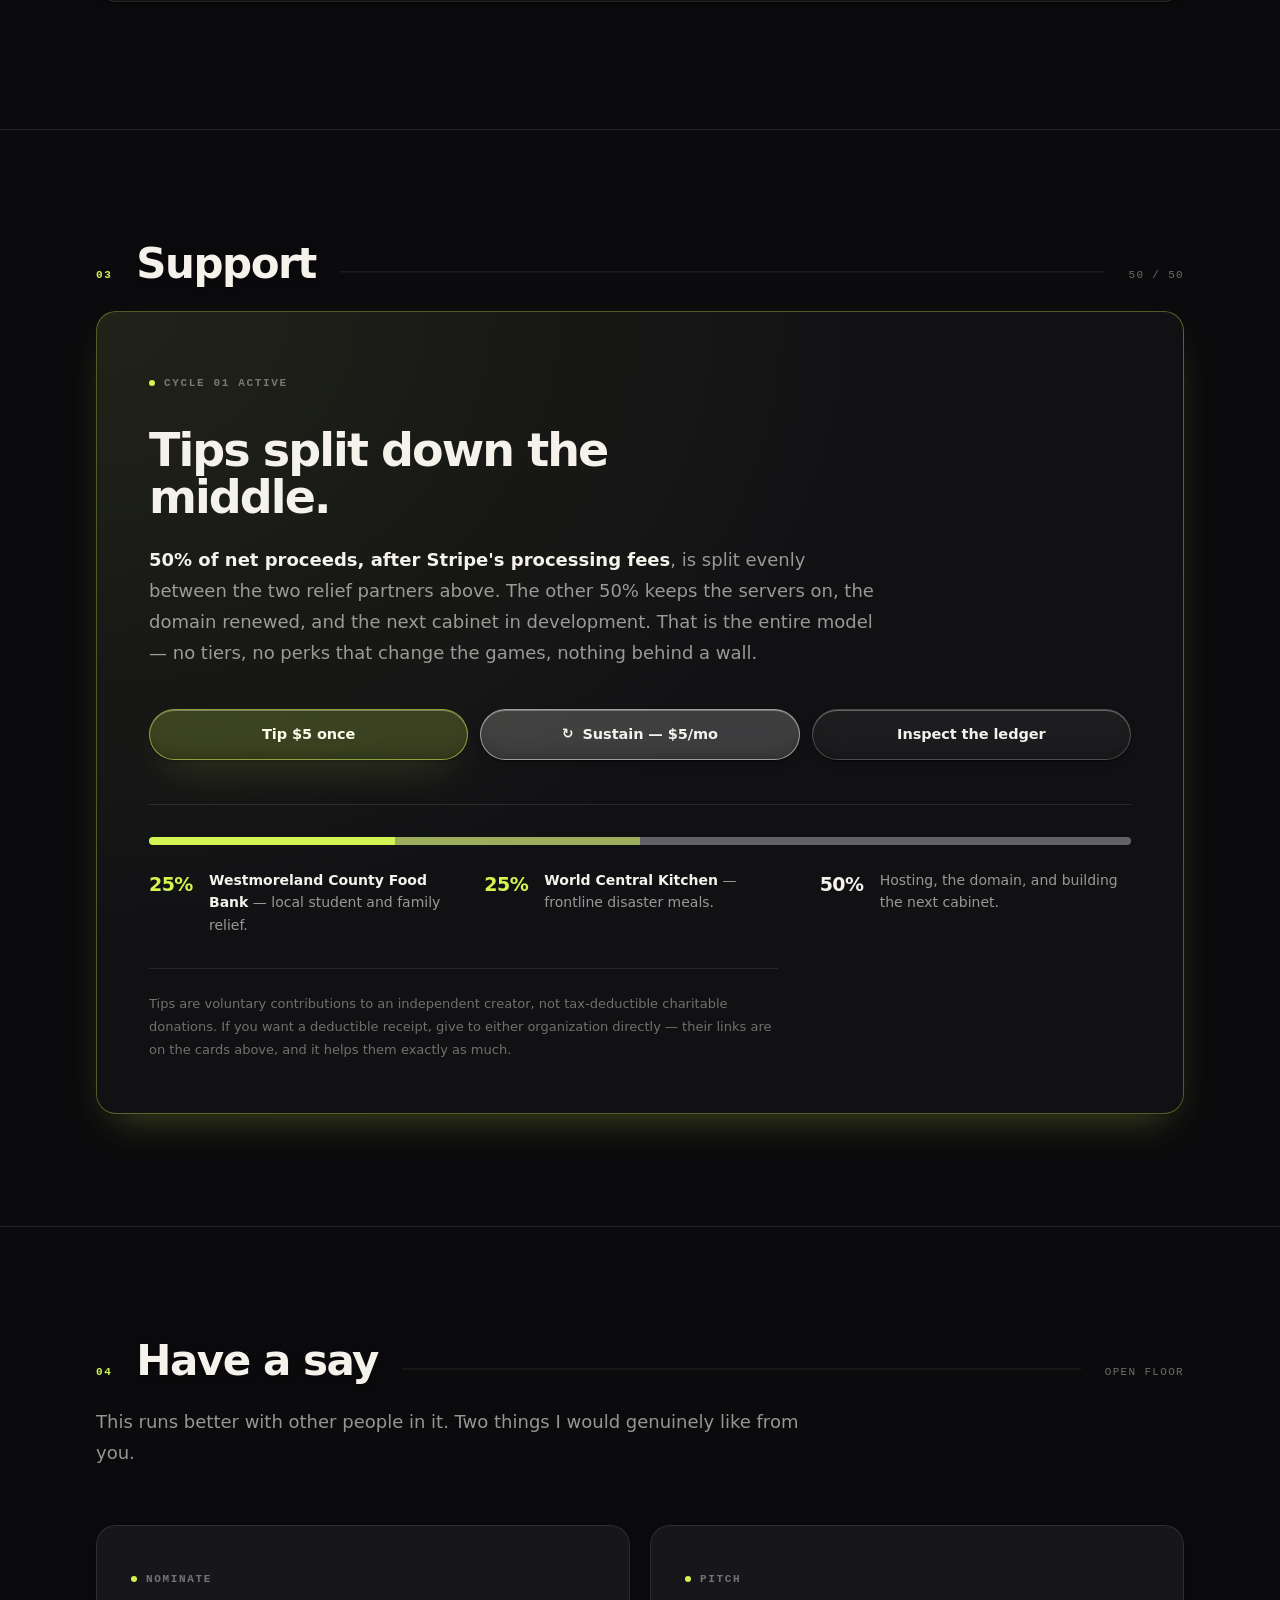
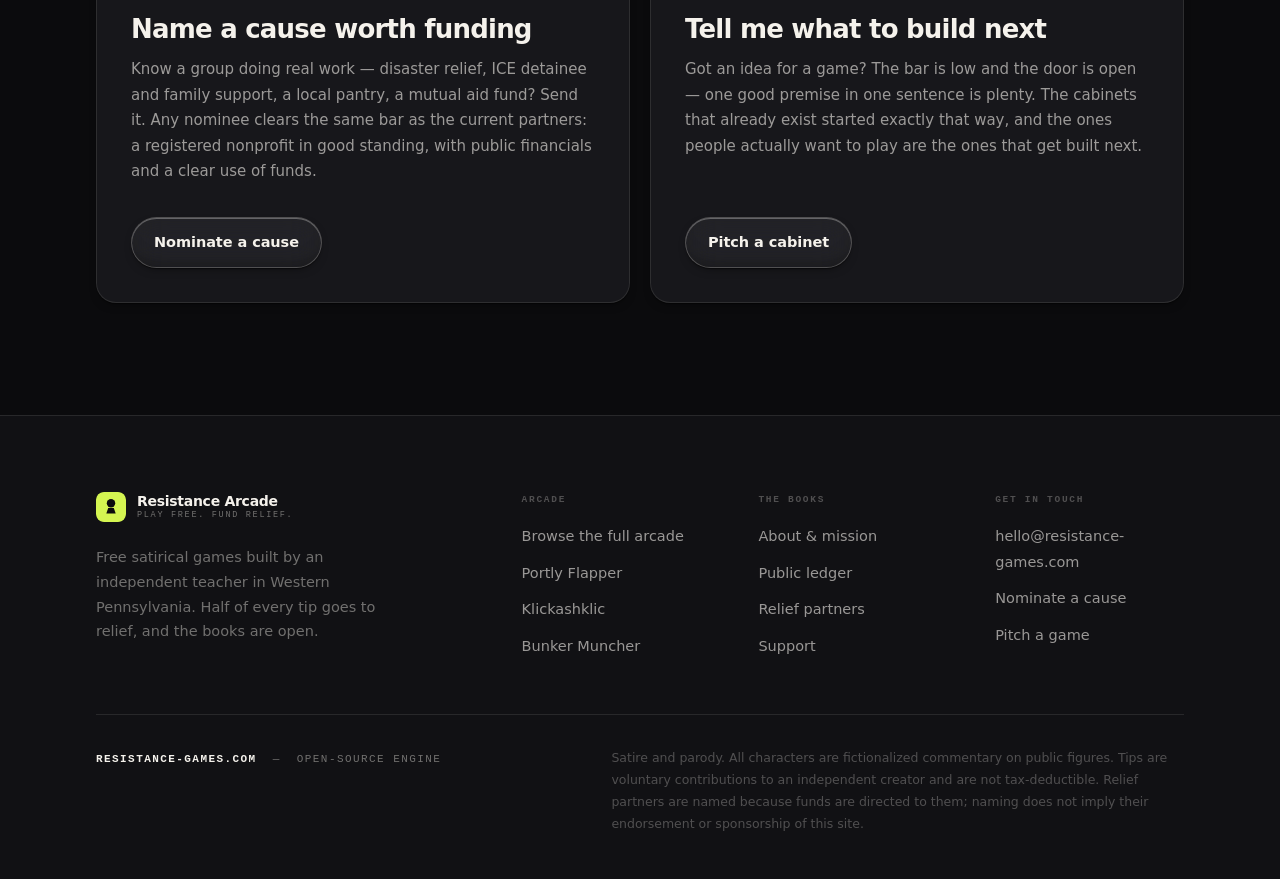
==== commit 68a997df: "Move CSS and JS into external files The PIXL8 art site ships `script-src 'self'; style-src 'self'` w" ====
--- a/index.html
+++ b/index.html
@@ -32,2471 +32,7 @@
   <meta name="twitter:description"
     content="Free satirical games. No paywalls, no ads, no trackers. Half of every tip goes to relief.">
 
-  <style>
-    /* ============================================================
-   RESISTANCE ARCADE — resistance-games.com
-   Brand system v2 · "editorial protest print"
-
-   Two colours carry meaning, nothing is decorative:
-     PAPER  — free, play, the games themselves
-     SIGNAL — support, money, the ask
-   Everything else is ink and hairlines.
-   Single file. No CDNs, no external fonts, no trackers.
-   ============================================================ */
-
-    :root {
-      /* --- ink --- */
-      --ink-000: #0B0B0D;
-      /* page ground */
-      --ink-050: #111114;
-      /* raised surface */
-      --ink-100: #17171B;
-      /* card */
-      --ink-150: #1E1E23;
-      /* card hover */
-      --ink-200: #2A2A31;
-      /* strong hairline */
-
-      /* --- paper --- */
-      --paper: #F5F2EC;
-      --paper-80: rgba(245, 242, 236, .80);
-      --paper-60: rgba(245, 242, 236, .60);
-      --paper-42: rgba(245, 242, 236, .42);
-      --paper-28: rgba(245, 242, 236, .28);
-
-      /* --- hairlines --- */
-      --line: rgba(245, 242, 236, .10);
-      --line-soft: rgba(245, 242, 236, .06);
-      --line-hard: rgba(245, 242, 236, .18);
-
-      /* --- signal --- */
-      --signal: #D4F551;
-      --signal-lift: #E2FF7A;
-      --signal-deep: #A6C633;
-      --signal-08: rgba(212, 245, 81, .08);
-      --signal-16: rgba(212, 245, 81, .16);
-      --signal-32: rgba(212, 245, 81, .32);
-
-      /* --- type --- */
-      --sans: "Segoe UI Variable Display", "Segoe UI", -apple-system, BlinkMacSystemFont, "Helvetica Neue", Inter, system-ui, Arial, sans-serif;
-      --mono: ui-monospace, "SFMono-Regular", "Cascadia Mono", "Segoe UI Mono", "Roboto Mono", Menlo, Consolas, monospace;
-
-      /* --- metrics --- */
-      --max: 1200px;
-      --pad: clamp(20px, 5vw, 56px);
-      --r-xs: 6px;
-      --r-sm: 10px;
-      --r-md: 14px;
-      --r-lg: 20px;
-      --safe-t: env(safe-area-inset-top, 0px);
-      --safe-b: env(safe-area-inset-bottom, 0px);
-
-      /* --- rhythm --- */
-      --s1: 8px;
-      --s2: 16px;
-      --s3: 24px;
-      --s4: 32px;
-      --s5: 48px;
-      --s6: 64px;
-      --s7: 96px;
-      --s8: 128px;
-
-      /* --- depth ---
-     Ambient + contact shadow pairs. Ambient is wide/soft (how much
-     light the room loses); contact is tight/dark (where the object
-     actually meets the surface). Stacking both reads as depth at
-     any size — a single vague shadow does not. */
-      --shadow-sm:
-        0 1px 1px rgba(0, 0, 0, .5),
-        0 4px 10px -4px rgba(0, 0, 0, .5);
-      --shadow-md:
-        0 1px 1px rgba(0, 0, 0, .4),
-        0 12px 28px -10px rgba(0, 0, 0, .6),
-        0 32px 60px -24px rgba(0, 0, 0, .5);
-      --shadow-lg:
-        0 2px 2px rgba(0, 0, 0, .35),
-        0 24px 50px -16px rgba(0, 0, 0, .7),
-        0 60px 100px -30px rgba(0, 0, 0, .6);
-      --shadow-signal:
-        0 18px 40px -18px var(--signal-32),
-        0 2px 2px rgba(0, 0, 0, .4);
-
-      /* --- neon tube ---
-     --neon-core is the hot filament right at the letterforms.
-     The wider layers are colour, not white — the text should read
-     as a lit green tube, not paper that faded out. */
-      --neon-core: #FAFFEC;
-      --neon-glow-1: 0 0 2px var(--neon-core);
-      --neon-glow-2: 0 0 7px var(--neon-core);
-      --neon-glow-3: 0 0 18px var(--signal);
-      --neon-glow-4: 0 0 38px var(--signal);
-      --neon-glow-5: 0 0 76px var(--signal);
-      --neon-glow-6: 0 0 140px var(--signal-32);
-      --neon-glow-7: 0 0 230px var(--signal-16);
-    }
-
-    *,
-    *::before,
-    *::after {
-      box-sizing: border-box;
-    }
-
-    html {
-      -webkit-text-size-adjust: 100%;
-      scroll-behavior: smooth;
-    }
-
-    @media (prefers-reduced-motion:reduce) {
-      html {
-        scroll-behavior: auto;
-      }
-    }
-
-    body {
-      margin: 0;
-      min-height: 100vh;
-      min-height: 100dvh;
-      background: var(--ink-000);
-      color: var(--paper);
-      font-family: var(--sans);
-      font-size: 16px;
-      line-height: 1.6;
-      font-feature-settings: "kern" 1, "liga" 1;
-      -webkit-font-smoothing: antialiased;
-      -moz-osx-font-smoothing: grayscale;
-      overflow-x: hidden;
-      padding-bottom: var(--safe-b);
-    }
-
-    body.is-locked {
-      overflow: hidden;
-    }
-
-    img {
-      max-width: 100%;
-      display: block;
-    }
-
-    a {
-      color: inherit;
-    }
-
-    ::selection {
-      background: var(--signal);
-      color: #0B0B0D;
-    }
-
-    :where(a, button, [tabindex]):focus-visible {
-      outline: 2px solid var(--signal);
-      outline-offset: 3px;
-      border-radius: 4px;
-    }
-
-    .sr-only {
-      position: absolute;
-      width: 1px;
-      height: 1px;
-      margin: -1px;
-      padding: 0;
-      border: 0;
-      clip: rect(0 0 0 0);
-      clip-path: inset(50%);
-      overflow: hidden;
-      white-space: nowrap;
-    }
-
-    .skip {
-      position: fixed;
-      left: 50%;
-      top: -80px;
-      transform: translateX(-50%);
-      z-index: 300;
-      padding: 12px 22px;
-      background: var(--signal);
-      color: #0B0B0D;
-      font-family: var(--mono);
-      font-size: 11px;
-      font-weight: 700;
-      letter-spacing: .12em;
-      text-transform: uppercase;
-      text-decoration: none;
-      border-radius: 0 0 var(--r-sm) var(--r-sm);
-      transition: top .18s ease;
-    }
-
-    .skip:focus {
-      top: 0;
-    }
-
-    /* Film grain — the print texture that replaces the old CRT gimmick */
-    .grain {
-      position: fixed;
-      inset: 0;
-      z-index: 1;
-      pointer-events: none;
-      opacity: .05;
-      mix-blend-mode: overlay;
-      background-image: url("data:image/svg+xml,%3Csvg xmlns='http://www.w3.org/2000/svg' width='180' height='180'%3E%3Cfilter id='n'%3E%3CfeTurbulence type='fractalNoise' baseFrequency='0.85' numOctaves='3' stitchTiles='stitch'/%3E%3C/filter%3E%3Crect width='180' height='180' filter='url(%23n)'/%3E%3C/svg%3E");
-    }
-
-    @media (prefers-reduced-motion:reduce) {
-      .grain {
-        opacity: .03;
-      }
-    }
-
-    /* Vignette — pulls the far edges of the page a shade darker than
-   the ground colour so content sits in a shallow "room" instead of
-   on a flat plane. Purely tonal, never reads as a visible shape. */
-    .vignette {
-      position: fixed;
-      inset: 0;
-      z-index: 0;
-      pointer-events: none;
-      background:
-        radial-gradient(ellipse 130% 60% at 50% -8%, rgba(0, 0, 0, 0) 0%, rgba(0, 0, 0, 0) 55%, rgba(0, 0, 0, .5) 100%),
-        radial-gradient(ellipse 130% 60% at 50% 108%, rgba(0, 0, 0, 0) 0%, rgba(0, 0, 0, 0) 55%, rgba(0, 0, 0, .46) 100%),
-        radial-gradient(ellipse 90% 90% at 50% 50%, rgba(0, 0, 0, 0) 0%, rgba(0, 0, 0, 0) 62%, rgba(0, 0, 0, .3) 100%);
-    }
-
-    /* ============================================================
-   LAYOUT PRIMITIVES
-   ============================================================ */
-
-    .wrap {
-      width: 100%;
-      max-width: var(--max);
-      margin: 0 auto;
-      padding-left: var(--pad);
-      padding-right: var(--pad);
-    }
-
-    .band {
-      position: relative;
-      z-index: 2;
-      padding-top: clamp(56px, 9vw, 112px);
-      padding-bottom: clamp(56px, 9vw, 112px);
-      border-top: 1px solid var(--line);
-      scroll-margin-top: 72px;
-    }
-
-    .band--flush {
-      border-top: 0;
-    }
-
-    /* Section header: index number + title + rule */
-    .sechead {
-      display: flex;
-      align-items: baseline;
-      gap: clamp(14px, 2.4vw, 24px);
-      margin-bottom: var(--s3);
-    }
-
-    .sechead__idx {
-      flex: 0 0 auto;
-      font-family: var(--mono);
-      font-size: 11px;
-      font-weight: 600;
-      letter-spacing: .14em;
-      color: var(--signal);
-      padding-top: .55em;
-    }
-
-    .sechead__title {
-      margin: 0;
-      font-size: clamp(26px, 4.2vw, 42px);
-      font-weight: 800;
-      letter-spacing: -.035em;
-      line-height: 1.05;
-      color: var(--paper);
-      text-shadow: 0 1px 0 rgba(0, 0, 0, .4), 0 2px 10px rgba(0, 0, 0, .3);
-      cursor: default;
-    }
-
-    .sechead__rule {
-      flex: 1;
-      height: 1px;
-      background: var(--line);
-      transform: translateY(-.35em);
-    }
-
-    .sechead__meta {
-      flex: 0 0 auto;
-      font-family: var(--mono);
-      font-size: 11px;
-      letter-spacing: .12em;
-      text-transform: uppercase;
-      color: var(--paper-42);
-      padding-top: .55em;
-      white-space: nowrap;
-    }
-
-    @media (max-width:640px) {
-      .sechead__meta {
-        display: none;
-      }
-    }
-
-    .sechead__meta--link {
-      text-decoration: none;
-      transition: color .16s ease;
-    }
-
-    @media (hover:hover) {
-      .sechead__meta--link:hover {
-        color: var(--signal);
-      }
-    }
-
-    /* ============================================================
-   NEON HEADING HOVER
-   Headlines double as the shop sign. At rest they're plain ink
-   on paper. On hover the tube stutters awake — a couple of false
-   starts, a dim catch, then a full, held glow — the way an actual
-   neon tube ionises. Pure CSS: the hover match re-triggers the
-   keyframes every time, no JS needed.
-   ============================================================ */
-    .hero__title,
-    .sechead__title {
-      transition: text-shadow .5s ease, color .5s ease;
-    }
-
-    /* At rest, the big sign is a dying tube — mostly dark, sputtering
-   a few uneven, half-hearted sparks that never quite hold. Hovering
-   is what actually fixes it (neon-ignite, below). */
-    .hero__title {
-      animation: neon-dying 6.2s steps(1, end) infinite;
-    }
-
-    @keyframes neon-dying {
-
-      0%,
-      2% {
-        color: var(--paper-28);
-        text-shadow: none;
-      }
-
-      3% {
-        color: var(--neon-core);
-        text-shadow: var(--neon-glow-1), var(--neon-glow-2);
-      }
-
-      4%,
-      7% {
-        color: var(--paper-28);
-        text-shadow: none;
-      }
-
-      8% {
-        color: var(--neon-core);
-        text-shadow: var(--neon-glow-1), var(--neon-glow-2), var(--neon-glow-3);
-      }
-
-      9%,
-      19% {
-        color: var(--paper-28);
-        text-shadow: none;
-      }
-
-      20% {
-        color: var(--signal-lift);
-        text-shadow: var(--neon-glow-1), var(--neon-glow-2);
-      }
-
-      23%,
-      24% {
-        color: var(--paper-42);
-        text-shadow: none;
-      }
-
-      25% {
-        color: var(--signal-lift);
-        text-shadow: var(--neon-glow-1), var(--neon-glow-2), var(--neon-glow-3);
-      }
-
-      27%,
-      44% {
-        color: var(--paper-28);
-        text-shadow: none;
-      }
-
-      45% {
-        color: var(--neon-core);
-        text-shadow: var(--neon-glow-1), var(--neon-glow-2), var(--neon-glow-3), var(--neon-glow-4);
-      }
-
-      46% {
-        color: var(--paper-28);
-        text-shadow: none;
-      }
-
-      47% {
-        color: var(--neon-core);
-        text-shadow: var(--neon-glow-1), var(--neon-glow-2);
-      }
-
-      48%,
-      64% {
-        color: var(--paper-28);
-        text-shadow: none;
-      }
-
-      65% {
-        color: var(--signal-lift);
-        text-shadow: var(--neon-glow-1), var(--neon-glow-2), var(--neon-glow-3);
-      }
-
-      67%,
-      68% {
-        color: var(--paper-42);
-        text-shadow: none;
-      }
-
-      69% {
-        color: var(--signal-lift);
-        text-shadow: var(--neon-glow-1), var(--neon-glow-2);
-      }
-
-      71%,
-      100% {
-        color: var(--paper-28);
-        text-shadow: none;
-      }
-    }
-
-    @media (hover:hover) {
-
-      .hero__title:hover,
-      .sechead__title:hover {
-        animation: neon-ignite 1.3s steps(1, end) 1;
-        animation-fill-mode: forwards;
-      }
-    }
-
-    @keyframes neon-ignite {
-      0% {
-        color: var(--paper);
-        text-shadow: none;
-      }
-
-      4% {
-        color: var(--neon-core);
-        text-shadow: var(--neon-glow-1);
-      }
-
-      7% {
-        color: var(--paper);
-        text-shadow: none;
-      }
-
-      12% {
-        color: var(--neon-core);
-        text-shadow: var(--neon-glow-1), var(--neon-glow-2);
-      }
-
-      15% {
-        color: var(--paper);
-        text-shadow: none;
-      }
-
-      16% {
-        color: var(--paper);
-        text-shadow: none;
-      }
-
-      22% {
-        color: var(--neon-core);
-        text-shadow: var(--neon-glow-1), var(--neon-glow-2), var(--neon-glow-3);
-      }
-
-      25% {
-        color: var(--paper-60);
-        text-shadow: var(--neon-glow-1);
-      }
-
-      30% {
-        color: var(--neon-core);
-        text-shadow: var(--neon-glow-1), var(--neon-glow-2), var(--neon-glow-3), var(--neon-glow-4);
-      }
-
-      33% {
-        color: var(--paper-80);
-        text-shadow: var(--neon-glow-1), var(--neon-glow-2);
-      }
-
-      38%,
-      100% {
-        color: var(--neon-core);
-        text-shadow: var(--neon-glow-1), var(--neon-glow-2), var(--neon-glow-3), var(--neon-glow-4), var(--neon-glow-5);
-      }
-    }
-
-    /* Children with their own colour (the mono "The" kicker, "Arcade")
-   are already tube-coloured — they just pick up the inherited glow
-   without fighting the flicker's colour swaps. */
-    .hero__title .the,
-    .hero__title .l2 {
-      transition: text-shadow .5s ease;
-    }
-
-    @media (prefers-reduced-motion:reduce) {
-      .hero__title {
-        animation: none;
-        color: var(--paper-42);
-        text-shadow: none;
-      }
-
-      .hero__title:hover,
-      .sechead__title:hover {
-        animation: none;
-        color: var(--neon-core);
-        text-shadow: var(--neon-glow-1), var(--neon-glow-2), var(--neon-glow-3), var(--neon-glow-4);
-      }
-    }
-
-    .seclede {
-      margin: 0 0 clamp(32px, 5vw, 56px);
-      max-width: 62ch;
-      font-size: clamp(16px, 1.9vw, 18px);
-      line-height: 1.7;
-      color: var(--paper-60);
-    }
-
-    /* Small mono eyebrow label */
-    .eyebrow {
-      display: inline-flex;
-      align-items: center;
-      gap: 9px;
-      font-family: var(--mono);
-      font-size: 11px;
-      font-weight: 600;
-      letter-spacing: .15em;
-      text-transform: uppercase;
-      color: var(--paper-42);
-    }
-
-    .eyebrow .tick {
-      width: 6px;
-      height: 6px;
-      border-radius: 50%;
-      background: var(--signal);
-    }
-
-    /* ============================================================
-   CYCLE BAR
-   ============================================================ */
-
-    .cyclebar {
-      position: relative;
-      z-index: 12;
-      background: var(--signal);
-      color: #0B0B0D;
-      padding-top: var(--safe-t);
-      overflow: hidden;
-    }
-
-    .cyclebar__in {
-      display: flex;
-      align-items: center;
-      justify-content: center;
-      gap: 12px;
-      padding: 9px var(--pad);
-      font-family: var(--mono);
-      font-size: 11px;
-      font-weight: 700;
-      letter-spacing: .09em;
-      text-transform: uppercase;
-      text-align: center;
-      line-height: 1.5;
-    }
-
-    .cyclebar__in b {
-      font-weight: 800;
-    }
-
-    .cyclebar__tag {
-      flex: 0 0 auto;
-      padding: 2px 8px;
-      border: 1px solid rgba(11, 11, 13, .34);
-      border-radius: 999px;
-      font-size: 9.5px;
-      letter-spacing: .14em;
-    }
-
-    @media (max-width:720px) {
-      .cyclebar__tag {
-        display: none;
-      }
-    }
-
-    /* ============================================================
-   NAV
-   ============================================================ */
-
-    .nav {
-      position: sticky;
-      top: 0;
-      z-index: 11;
-      background: rgba(11, 11, 13, .72);
-      -webkit-backdrop-filter: saturate(180%) blur(18px);
-      backdrop-filter: saturate(180%) blur(18px);
-      border-bottom: 1px solid var(--line);
-      box-shadow: 0 12px 30px -14px rgba(0, 0, 0, .6);
-    }
-
-    .nav__in {
-      display: flex;
-      align-items: center;
-      gap: var(--s3);
-      height: 62px;
-    }
-
-    .brand {
-      display: inline-flex;
-      align-items: center;
-      gap: 11px;
-      text-decoration: none;
-      flex: 0 0 auto;
-    }
-
-    .brand__mark {
-      width: 30px;
-      height: 30px;
-      border-radius: 8px;
-      display: block;
-    }
-
-    .brand__type {
-      display: flex;
-      flex-direction: column;
-      line-height: 1;
-    }
-
-    .brand__type b {
-      font-size: 14px;
-      font-weight: 800;
-      letter-spacing: -.02em;
-      color: var(--paper);
-    }
-
-    .brand__type span {
-      margin-top: 3px;
-      font-family: var(--mono);
-      font-size: 8.5px;
-      letter-spacing: .2em;
-      text-transform: uppercase;
-      color: var(--paper-42);
-    }
-
-    @media (max-width:520px) {
-      .brand__type span {
-        display: none;
-      }
-    }
-
-    .nav__links {
-      flex: 1;
-      display: flex;
-      align-items: center;
-      justify-content: flex-end;
-      gap: 2px;
-      overflow-x: auto;
-      scrollbar-width: none;
-      -webkit-overflow-scrolling: touch;
-    }
-
-    .nav__links::-webkit-scrollbar {
-      display: none;
-    }
-
-    .navlink {
-      flex: 0 0 auto;
-      appearance: none;
-      border: 0;
-      background: none;
-      padding: 9px 13px;
-      border-radius: var(--r-xs);
-      font-family: var(--sans);
-      font-size: 13.5px;
-      font-weight: 600;
-      letter-spacing: -.005em;
-      color: var(--paper-60);
-      text-decoration: none;
-      cursor: pointer;
-      white-space: nowrap;
-      transition: color .16s ease, background .16s ease;
-      -webkit-tap-highlight-color: transparent;
-    }
-
-    @media (hover:hover) {
-      .navlink:hover {
-        color: var(--paper);
-        background: rgba(245, 242, 236, .06);
-      }
-    }
-
-    .navlink--cta {
-      margin-left: 8px;
-      padding: 9px 16px;
-      background: rgba(212, 245, 81, .22);
-      backdrop-filter: blur(14px) saturate(170%);
-      -webkit-backdrop-filter: blur(14px) saturate(170%);
-      border: 1px solid rgba(212, 245, 81, .55);
-      box-shadow: inset 0 1px 0 rgba(255, 255, 255, .3), 0 10px 24px -12px var(--signal-32);
-      color: var(--neon-core);
-      font-weight: 700;
-      border-radius: 999px;
-      transition: background .16s ease, border-color .16s ease, color .16s ease;
-    }
-
-    @media (hover:hover) {
-      .navlink--cta:hover {
-        background: rgba(212, 245, 81, .32);
-        border-color: var(--signal-lift);
-        color: #fff;
-      }
-    }
-
-    /* Below the breakpoint the links overflow and scroll. `flex-end` would
-   strand the first items off the left edge with no way to reach them,
-   so the row anchors to the start instead. */
-    @media (max-width:760px) {
-      .nav__links {
-        justify-content: flex-start;
-      }
-    }
-
-    @media (max-width:600px) {
-      .nav__in {
-        gap: var(--s2);
-      }
-
-      .navlink {
-        padding: 9px 10px;
-        font-size: 13px;
-      }
-    }
-
-    /* Logomark carries the brand once there is no room for the wordmark */
-    @media (max-width:520px) {
-      .brand__type {
-        display: none;
-      }
-
-      .nav__in {
-        gap: 12px;
-      }
-    }
-
-    /* ============================================================
-   HERO
-   ============================================================ */
-
-    .hero {
-      position: relative;
-      z-index: 2;
-      padding-top: clamp(56px, 9vw, 108px);
-      padding-bottom: clamp(40px, 6vw, 72px);
-      overflow: hidden;
-    }
-
-    .hero::before {
-      content: "";
-      position: absolute;
-      top: -40%;
-      right: -10%;
-      width: min(760px, 90vw);
-      aspect-ratio: 1;
-      background: radial-gradient(circle, var(--signal-16) 0%, rgba(212, 245, 81, 0) 66%);
-      pointer-events: none;
-    }
-
-    .hero::after {
-      content: "";
-      position: absolute;
-      inset: auto -6% -30% auto;
-      width: min(520px, 70vw);
-      aspect-ratio: 1;
-      background: radial-gradient(circle, var(--signal-08) 0%, rgba(212, 245, 81, 0) 70%);
-      pointer-events: none;
-    }
-
-    .hero__eyebrow {
-      margin-bottom: clamp(22px, 3.6vw, 34px);
-    }
-
-    .hero__title {
-      margin: 0;
-      font-size: clamp(46px, 12.5vw, 132px);
-      font-weight: 800;
-      line-height: .90;
-      letter-spacing: -.055em;
-      text-transform: uppercase;
-      color: var(--paper);
-      text-shadow: 0 1px 0 rgba(0, 0, 0, .4), 0 3px 14px rgba(0, 0, 0, .35);
-      cursor: default;
-    }
-
-    .hero__title .the {
-      display: block;
-      font-family: var(--mono);
-      font-size: clamp(11px, 1.5vw, 14px);
-      font-weight: 600;
-      letter-spacing: .34em;
-      line-height: 1;
-      color: var(--signal);
-      margin-bottom: clamp(12px, 1.8vw, 20px);
-      text-transform: uppercase;
-    }
-
-    .hero__title .l2 {
-      display: block;
-      color: var(--signal);
-    }
-
-    .hero__lede {
-      margin: clamp(26px, 4vw, 40px) 0 0;
-      max-width: 56ch;
-      font-size: clamp(17px, 2.1vw, 21px);
-      line-height: 1.62;
-      color: var(--paper-60);
-    }
-
-    .hero__lede strong {
-      color: var(--paper);
-      font-weight: 650;
-    }
-
-    .hero__cta {
-      margin-top: clamp(28px, 4vw, 40px);
-      display: flex;
-      flex-wrap: wrap;
-      gap: 12px;
-    }
-
-    .hero__cta .btn {
-      width: auto;
-    }
-
-    .hero__badges {
-      margin: clamp(30px, 4.4vw, 44px) 0 0;
-      padding: 0;
-      list-style: none;
-      display: flex;
-      flex-wrap: wrap;
-      gap: 8px 10px;
-    }
-
-    .hero__badges li {
-      font-family: var(--mono);
-      font-size: 10.5px;
-      letter-spacing: .13em;
-      text-transform: uppercase;
-      padding: 6px 13px;
-      border-radius: 999px;
-      background: rgba(212, 245, 81, .05);
-      border: 1px solid var(--signal);
-      color: var(--neon-core);
-      text-shadow:
-        0 0 2px var(--neon-core),
-        0 0 6px var(--signal),
-        0 0 15px var(--signal);
-      box-shadow:
-        0 0 1px var(--signal),
-        0 0 3px var(--signal),
-        0 0 12px var(--signal-32),
-        inset 0 0 8px var(--signal-16);
-      animation: neon-hum 3.4s ease-in-out infinite;
-    }
-
-    .hero__badges li:nth-child(2) {
-      animation-delay: -.6s;
-    }
-
-    .hero__badges li:nth-child(3) {
-      animation-delay: -1.5s;
-    }
-
-    .hero__badges li:nth-child(4) {
-      animation-delay: -.3s;
-    }
-
-    .hero__badges li:nth-child(5) {
-      animation-delay: -2.1s;
-    }
-
-    @keyframes neon-hum {
-
-      0%,
-      100% {
-        filter: brightness(1);
-      }
-
-      45% {
-        filter: brightness(1.14);
-      }
-
-      50% {
-        filter: brightness(.94);
-      }
-
-      55% {
-        filter: brightness(1.1);
-      }
-    }
-
-    @media (prefers-reduced-motion:reduce) {
-      .hero__badges li {
-        animation: none;
-      }
-    }
-
-    /* ============================================================
-   STAT STRIP
-   ============================================================ */
-
-    .stats {
-      position: relative;
-      z-index: 2;
-      border-top: 1px solid var(--line);
-      border-bottom: 1px solid var(--line);
-      background: var(--ink-050);
-      box-shadow: inset 0 12px 24px -18px rgba(0, 0, 0, .65), inset 0 -12px 24px -18px rgba(0, 0, 0, .65);
-    }
-
-    .stats__grid {
-      display: grid;
-      grid-template-columns: 1fr;
-    }
-
-    @media (min-width:720px) {
-      .stats__grid {
-        grid-template-columns: repeat(3, 1fr);
-      }
-    }
-
-    .stat {
-      padding: clamp(24px, 3.4vw, 36px) 0;
-      border-bottom: 1px solid var(--line);
-    }
-
-    .stat:last-child {
-      border-bottom: 0;
-    }
-
-    @media (min-width:720px) {
-      .stat {
-        border-bottom: 0;
-        border-left: 1px solid var(--line);
-        padding-left: clamp(24px, 3vw, 40px);
-      }
-
-      .stat:first-child {
-        border-left: 0;
-        padding-left: 0;
-      }
-    }
-
-    .stat__label {
-      display: block;
-      font-family: var(--mono);
-      font-size: 10px;
-      font-weight: 600;
-      letter-spacing: .17em;
-      text-transform: uppercase;
-      color: var(--paper-42);
-      margin-bottom: 12px;
-    }
-
-    .stat__value {
-      display: block;
-      font-size: clamp(28px, 4.6vw, 44px);
-      font-weight: 800;
-      line-height: 1;
-      letter-spacing: -.04em;
-      font-variant-numeric: tabular-nums;
-      color: var(--paper);
-    }
-
-    .stat--signal .stat__value {
-      color: var(--signal);
-    }
-
-    .stat__sub {
-      display: block;
-      margin-top: 10px;
-      font-size: 13px;
-      line-height: 1.6;
-      color: var(--paper-42);
-    }
-
-    .stats__foot {
-      padding: 0 0 clamp(22px, 3vw, 30px);
-      margin: 0;
-      font-family: var(--mono);
-      font-size: 11px;
-      line-height: 1.8;
-      color: var(--paper-28);
-      max-width: 88ch;
-    }
-
-    /* ============================================================
-   GAMES
-   ============================================================ */
-
-    /* ============================================================
-       FLOOR CAROUSEL & CABINET CARDS
-       Compact, swipeable arcade floor minimizing vertical footprint.
-       ============================================================ */
-
-    .carousel-shell {
-      position: relative;
-      margin-top: var(--s2);
-    }
-
-    .carousel-track {
-      display: flex;
-      gap: 18px;
-      overflow-x: auto;
-      overflow-y: hidden;
-      scroll-snap-type: x mandatory;
-      scroll-behavior: smooth;
-      -webkit-overflow-scrolling: touch;
-      padding: 10px 4px 22px;
-      scrollbar-width: thin;
-      scrollbar-color: var(--line-hard) transparent;
-    }
-    .carousel-track::-webkit-scrollbar {
-      height: 5px;
-    }
-    .carousel-track::-webkit-scrollbar-track {
-      background: transparent;
-    }
-    .carousel-track::-webkit-scrollbar-thumb {
-      background: var(--line-hard);
-      border-radius: 999px;
-    }
-
-    .carousel-nav {
-      display: inline-flex;
-      align-items: center;
-      gap: 6px;
-    }
-    .carousel-btn {
-      width: 32px;
-      height: 32px;
-      display: inline-flex;
-      align-items: center;
-      justify-content: center;
-      background: var(--ink-100);
-      border: 1px solid var(--line-hard);
-      border-radius: 999px;
-      color: var(--paper-80);
-      cursor: pointer;
-      font-size: 14px;
-      line-height: 1;
-      padding: 0;
-      transition: background .16s ease, border-color .16s ease, color .16s ease;
-      -webkit-tap-highlight-color: transparent;
-    }
-    @media (hover:hover) {
-      .carousel-btn:hover:not([disabled]) {
-        background: var(--signal);
-        border-color: var(--signal);
-        color: #0B0B0D;
-        box-shadow: 0 4px 12px var(--signal-32);
-      }
-    }
-    .carousel-btn[disabled] {
-      opacity: .25;
-      cursor: not-allowed;
-    }
-    .carousel-count {
-      font-family: var(--mono);
-      font-size: 11px;
-      font-weight: 600;
-      color: var(--paper-42);
-      letter-spacing: .08em;
-      padding: 0 4px;
-      min-width: 48px;
-      text-align: center;
-    }
-
-    /* Cabinet Cards */
-    .cab-card {
-      flex: 0 0 280px;
-      width: 280px;
-      scroll-snap-align: start;
-      display: flex;
-      flex-direction: column;
-      background: var(--ink-100);
-      border: 1px solid var(--line);
-      border-radius: var(--r-lg);
-      box-shadow: var(--shadow-sm);
-      overflow: hidden;
-      transition: transform .2s ease, border-color .2s ease, box-shadow .2s ease;
-    }
-    @media (hover:hover) {
-      .cab-card:not(.cab-card--soon):hover {
-        transform: translateY(-4px);
-        border-color: var(--line-hard);
-        box-shadow: var(--shadow-md);
-      }
-      .cab-card:not(.cab-card--soon):hover .cab-idx {
-        color: var(--signal);
-      }
-    }
-    @media (prefers-reduced-motion:reduce) {
-      .cab-card { transition: none; }
-      .cab-card:hover { transform: none; }
-    }
-
-    /* Dedicated crisp cabinet stage */
-    .cab-stage {
-      position: relative;
-      height: 330px;
-      width: 100%;
-      display: flex;
-      flex-direction: column;
-      align-items: center;
-      justify-content: center;
-      background: radial-gradient(ellipse at 50% 90%, rgba(212, 245, 81, 0.09) 0%, rgba(17, 17, 20, 0) 65%), var(--ink-050);
-      border-bottom: 1px solid var(--line-soft);
-      overflow: hidden;
-    }
-    .cab-stage__art {
-      display: block;
-      width: 100%;
-      height: 100%;
-      object-fit: cover;
-      object-position: top center;
-      transition: transform .25s ease;
-    }
-    @media (hover:hover) {
-      .cab-card:hover .cab-stage__art {
-        transform: scale(1.03);
-      }
-    }
-
-    /* Cabinet CRT simulation for cards without 3D art */
-    .cab-stage--crt {
-      padding: 14px 12px 10px;
-      justify-content: space-between;
-      background: radial-gradient(ellipse at 50% 30%, #151720 0%, #0a0b0e 100%);
-    }
-
-    /* Stylized retro marquees */
-    .cab-marquee {
-      width: 100%;
-      height: 72px;
-      border-radius: var(--r-sm);
-      display: flex;
-      flex-direction: column;
-      align-items: center;
-      justify-content: center;
-      padding: 6px 10px;
-      text-align: center;
-      position: relative;
-      overflow: hidden;
-      box-shadow: inset 0 0 20px rgba(0, 0, 0, .85), 0 4px 12px rgba(0, 0, 0, .5);
-      flex-shrink: 0;
-    }
-    .cab-marquee--klick {
-      background: linear-gradient(135deg, #181920 0%, #0d0e12 100%);
-      border: 1px solid rgba(245, 242, 236, .18);
-    }
-    .cab-marquee--klick .cab-marquee__text {
-      font-family: var(--mono);
-      font-size: 13px;
-      font-weight: 800;
-      letter-spacing: .16em;
-      color: #FAFFEC;
-      text-shadow: 0 0 8px var(--signal);
-    }
-    .cab-marquee--klick .cab-marquee__sub {
-      font-family: var(--mono);
-      font-size: 9px;
-      letter-spacing: .18em;
-      color: var(--signal);
-      background: rgba(212, 245, 81, .12);
-      padding: 2px 6px;
-      border-radius: 4px;
-      margin-top: 4px;
-    }
-
-    .cab-marquee--bunker {
-      background: linear-gradient(135deg, #241f14 0%, #12100a 100%);
-      border: 1px solid rgba(255, 215, 0, 0.28);
-    }
-    .cab-marquee--bunker .cab-marquee__text {
-      font-size: 14px;
-      font-weight: 850;
-      letter-spacing: .08em;
-      color: #FFECA8;
-      text-shadow: 0 0 10px rgba(255, 215, 0, 0.4);
-    }
-    .cab-marquee--bunker .cab-marquee__sub {
-      font-family: var(--mono);
-      font-size: 8.5px;
-      letter-spacing: .16em;
-      color: #D4AF37;
-      margin-top: 4px;
-    }
-
-    .cab-marquee--trail {
-      background: linear-gradient(135deg, #1c1815 0%, #0e0d0b 100%);
-      border: 1px dashed rgba(245, 242, 236, 0.22);
-    }
-    .cab-marquee--trail .cab-marquee__text {
-      font-family: var(--mono);
-      font-size: 13px;
-      font-weight: 800;
-      letter-spacing: .12em;
-      color: var(--paper-60);
-    }
-    .cab-marquee--trail .cab-marquee__sub {
-      font-family: var(--mono);
-      font-size: 8.5px;
-      letter-spacing: .14em;
-      color: var(--paper-42);
-      margin-top: 4px;
-    }
-
-    /* CRT Terminal Screen */
-    .cab-crt {
-      width: 100%;
-      flex: 1;
-      margin: 10px 0;
-      background: #060709;
-      border: 1px solid rgba(245, 242, 236, 0.12);
-      border-radius: 6px;
-      padding: 10px 12px;
-      position: relative;
-      overflow: hidden;
-      display: flex;
-      flex-direction: column;
-      justify-content: center;
-      gap: 6px;
-      font-family: var(--mono);
-      font-size: 10px;
-      line-height: 1.4;
-      box-shadow: inset 0 0 16px rgba(0, 0, 0, 0.9);
-    }
-    .cab-crt::before {
-      content: '';
-      position: absolute;
-      inset: 0;
-      background: repeating-linear-gradient(0deg, rgba(0, 0, 0, 0.3) 0px, rgba(0, 0, 0, 0.3) 1px, transparent 1px, transparent 3px);
-      pointer-events: none;
-      z-index: 2;
-    }
-    .cab-crt__line {
-      position: relative;
-      z-index: 1;
-      white-space: nowrap;
-      overflow: hidden;
-      text-overflow: ellipsis;
-    }
-    .cab-crt__bar {
-      width: 100%;
-      height: 6px;
-      background: rgba(245, 242, 236, 0.1);
-      border-radius: 999px;
-      overflow: hidden;
-      margin-top: 2px;
-      position: relative;
-      z-index: 1;
-    }
-    .cab-crt__fill {
-      height: 100%;
-      background: var(--signal);
-      border-radius: 999px;
-    }
-
-    /* Control Deck */
-    .cab-deck {
-      width: 100%;
-      height: 34px;
-      background: linear-gradient(180deg, #181920 0%, #0d0e12 100%);
-      border: 1px solid var(--line-hard);
-      border-radius: 6px;
-      display: flex;
-      align-items: center;
-      justify-content: space-between;
-      padding: 0 14px;
-      flex-shrink: 0;
-    }
-    .cab-deck__stick {
-      width: 11px;
-      height: 11px;
-      background: #e53935;
-      border-radius: 50%;
-      box-shadow: 0 0 6px rgba(229, 57, 53, 0.7);
-      position: relative;
-    }
-    .cab-deck__stick::after {
-      content: '';
-      position: absolute;
-      top: 9px;
-      left: 4px;
-      width: 3px;
-      height: 6px;
-      background: #888;
-    }
-    .cab-deck__buttons {
-      display: flex;
-      gap: 6px;
-    }
-    .cab-deck__btn {
-      width: 9px;
-      height: 9px;
-      border-radius: 50%;
-      background: var(--signal);
-      box-shadow: 0 0 5px var(--signal-32);
-    }
-    .cab-deck__btn--gold {
-      background: #ffd700;
-      box-shadow: 0 0 5px rgba(255, 215, 0, 0.4);
-    }
-    .cab-deck__btn--muted {
-      background: var(--paper-42);
-      box-shadow: none;
-    }
-
-    .cab-body {
-      padding: 16px 18px 18px;
-      display: flex;
-      flex-direction: column;
-      flex: 1;
-    }
-    .cab-top {
-      display: flex;
-      align-items: center;
-      justify-content: space-between;
-      margin-bottom: 8px;
-    }
-    .cab-idx {
-      font-family: var(--mono);
-      font-size: 11px;
-      font-weight: 600;
-      color: var(--paper-42);
-      letter-spacing: .12em;
-      transition: color .2s ease;
-    }
-    .cab-title {
-      margin: 0 0 6px;
-      font-size: 18px;
-      font-weight: 800;
-      line-height: 1.15;
-      letter-spacing: -.02em;
-      color: var(--paper);
-    }
-    .cab-desc {
-      margin: 0 0 14px;
-      font-size: 12.5px;
-      line-height: 1.5;
-      color: var(--paper-60);
-      flex: 1;
-      display: -webkit-box;
-      -webkit-line-clamp: 2;
-      -webkit-box-orient: vertical;
-      overflow: hidden;
-    }
-    .cab-actions {
-      display: flex;
-      flex-direction: column;
-      gap: 7px;
-    }
-    .cab-btn {
-      min-height: 38px;
-      padding: 9px 14px;
-      font-size: 13px;
-      border-radius: 999px;
-    }
-    .cab-offline {
-      font-family: var(--mono);
-      font-size: 10.5px;
-      color: var(--paper-42);
-      text-decoration: none;
-      text-align: center;
-      transition: color .16s ease;
-      letter-spacing: .02em;
-    }
-    @media (hover:hover) {
-      .cab-offline:hover {
-        color: var(--signal);
-      }
-    }
-
-    /* Browse/Doorway Card in Carousel */
-    .cab-card--browse {
-      border-style: dashed;
-      background: var(--ink-050);
-      justify-content: center;
-      text-align: center;
-      padding: 24px 20px;
-    }
-    .cab-card--browse .cab-title {
-      font-size: 19px;
-      margin-bottom: 8px;
-    }
-    .cab-card--browse .cab-desc {
-      -webkit-line-clamp: 3;
-      margin-bottom: 16px;
-    }
-    @media (hover:hover) {
-      .cab-card--browse:hover .btn--line {
-        --btn-bg: rgba(212, 245, 81, .14);
-        --btn-bd: var(--signal-32);
-        --btn-fg: var(--signal-lift);
-      }
-    }
-
-    .pill {
-      flex: 0 0 auto;
-      display: inline-flex;
-      align-items: center;
-      gap: 6px;
-      font-family: var(--mono);
-      font-size: 9px;
-      font-weight: 700;
-      letter-spacing: .14em;
-      text-transform: uppercase;
-      padding: 4px 8px;
-      border-radius: 999px;
-      white-space: nowrap;
-    }
-    .pill--live {
-      color: var(--paper);
-      background: var(--signal-16);
-      border: 1px solid var(--signal-32);
-    }
-    .pill--live .dot {
-      width: 4px;
-      height: 4px;
-      border-radius: 50%;
-      background: var(--signal);
-    }
-    .pill--soon {
-      color: var(--paper-42);
-      border: 1px solid var(--line);
-    }
-
-    /* ============================================================
-   BUTTONS
-   ============================================================ */
-
-    .btn {
-      --btn-bg: rgba(245, 242, 236, .06);
-      --btn-fg: var(--paper);
-      --btn-bd: rgba(245, 242, 236, .16);
-      --btn-shadow: var(--shadow-sm);
-      display: inline-flex;
-      align-items: center;
-      justify-content: center;
-      gap: 9px;
-      width: 100%;
-      min-height: 48px;
-      padding: 13px 22px;
-      background: var(--btn-bg);
-      color: var(--btn-fg);
-      border: 1px solid var(--btn-bd);
-      border-radius: 999px;
-      backdrop-filter: blur(16px) saturate(170%);
-      -webkit-backdrop-filter: blur(16px) saturate(170%);
-      box-shadow:
-        inset 0 1px 0 rgba(255, 255, 255, .3),
-        inset 0 -14px 18px -14px rgba(0, 0, 0, .35),
-        var(--btn-shadow);
-      font-family: var(--sans);
-      font-size: 14.5px;
-      font-weight: 650;
-      letter-spacing: -.005em;
-      text-decoration: none;
-      text-align: center;
-      cursor: pointer;
-      transition: background .18s ease, color .18s ease, border-color .18s ease, transform .12s ease, box-shadow .18s ease;
-      -webkit-tap-highlight-color: transparent;
-      touch-action: manipulation;
-    }
-
-    .btn:active {
-      transform: translateY(1px);
-    }
-
-    .btn .ico {
-      font-size: .95em;
-      line-height: 1;
-    }
-
-    /* Paper — free, play, the games. The brightest, most opaque pane —
-   still glass, the page behind it stays faintly visible through
-   the frost. */
-    .btn--paper {
-      --btn-bg: rgba(245, 242, 236, .20);
-      --btn-fg: var(--paper);
-      --btn-bd: rgba(255, 255, 255, .5);
-      --btn-shadow: var(--shadow-sm);
-      font-weight: 700;
-    }
-
-    @media (hover:hover) {
-      .btn--paper:hover {
-        --btn-bg: rgba(255, 255, 255, .32);
-        --btn-bd: rgba(255, 255, 255, .72);
-        --btn-shadow: var(--shadow-md);
-      }
-    }
-
-    /* Signal — support, money, the ask. Green-tinted glass, lit from
-   within — the same tube colour as the neon headings. */
-    .btn--signal {
-      --btn-bg: rgba(212, 245, 81, .20);
-      --btn-fg: var(--neon-core);
-      --btn-bd: rgba(212, 245, 81, .55);
-      --btn-shadow: var(--shadow-signal);
-      font-weight: 700;
-    }
-
-    @media (hover:hover) {
-      .btn--signal:hover {
-        --btn-bg: rgba(212, 245, 81, .30);
-        --btn-bd: var(--signal-lift);
-        --btn-fg: #fff;
-      }
-    }
-
-    /* Outline — secondary. Barely-there pane, mostly a lit edge. */
-    .btn--line {
-      --btn-bg: rgba(245, 242, 236, .05);
-      --btn-fg: var(--paper);
-      --btn-bd: rgba(245, 242, 236, .22);
-      --btn-shadow: var(--shadow-sm);
-    }
-
-    @media (hover:hover) {
-      .btn--line:hover {
-        --btn-bg: rgba(245, 242, 236, .13);
-        --btn-bd: rgba(245, 242, 236, .42);
-      }
-    }
-
-    /* Quiet — tertiary, compact */
-    .btn--quiet {
-      --btn-bg: rgba(245, 242, 236, .03);
-      --btn-fg: var(--paper-60);
-      --btn-bd: rgba(245, 242, 236, .12);
-      --btn-shadow: 0 0 0 rgba(0, 0, 0, 0);
-      min-height: 42px;
-      padding: 10px 18px;
-      font-size: 13.5px;
-    }
-
-    @media (hover:hover) {
-      .btn--quiet:hover {
-        --btn-fg: var(--signal);
-        --btn-bd: var(--signal-32);
-        --btn-bg: var(--signal-08);
-      }
-    }
-
-    .btn[disabled] {
-      --btn-bg: rgba(245, 242, 236, .02);
-      --btn-fg: var(--paper-28);
-      --btn-bd: rgba(245, 242, 236, .08);
-      --btn-shadow: 0 0 0 rgba(0, 0, 0, 0);
-      cursor: not-allowed;
-    }
-
-    .btn[disabled]:active {
-      transform: none;
-    }
-
-    /* ============================================================
-   PARTNERS
-   ============================================================ */
-
-    .partners {
-      display: grid;
-      grid-template-columns: 1fr;
-      gap: clamp(14px, 1.6vw, 20px);
-    }
-
-    @media (min-width:820px) {
-      .partners {
-        grid-template-columns: repeat(2, minmax(0, 1fr));
-      }
-    }
-
-    .partner {
-      display: flex;
-      flex-direction: column;
-      padding: clamp(24px, 3vw, 34px);
-      background: var(--ink-100);
-      border: 1px solid var(--line);
-      border-radius: var(--r-lg);
-      box-shadow: var(--shadow-sm);
-    }
-
-    .partner__head {
-      display: flex;
-      align-items: center;
-      gap: 14px;
-      padding-bottom: var(--s3);
-      margin-bottom: var(--s3);
-      border-bottom: 1px solid var(--line);
-    }
-
-    /* Slot for an approved logo. Replace the initials with an <img>
-   once the organization has given written permission. */
-    .partner__mark {
-      flex: 0 0 auto;
-      width: 48px;
-      height: 48px;
-      display: inline-flex;
-      align-items: center;
-      justify-content: center;
-      border: 1px solid var(--line-hard);
-      border-radius: var(--r-sm);
-      font-family: var(--mono);
-      font-size: 12px;
-      font-weight: 700;
-      letter-spacing: .02em;
-      color: var(--paper-60);
-    }
-
-    .partner__scope {
-      display: block;
-      font-family: var(--mono);
-      font-size: 9.5px;
-      font-weight: 600;
-      letter-spacing: .17em;
-      text-transform: uppercase;
-      color: var(--signal);
-      margin-bottom: 5px;
-    }
-
-    .partner__name {
-      margin: 0;
-      font-size: 18px;
-      font-weight: 750;
-      letter-spacing: -.022em;
-      line-height: 1.25;
-      color: var(--paper);
-    }
-
-    .partner__body {
-      margin: 0;
-      font-size: 15px;
-      line-height: 1.7;
-      color: var(--paper-60);
-    }
-
-    .partner__why {
-      margin-top: var(--s3);
-      padding-left: 16px;
-      border-left: 2px solid var(--signal-32);
-      font-size: 14.5px;
-      line-height: 1.7;
-      color: var(--paper-60);
-      flex: 1;
-    }
-
-    .partner__why b {
-      display: block;
-      font-family: var(--mono);
-      font-size: 9.5px;
-      font-weight: 600;
-      letter-spacing: .17em;
-      text-transform: uppercase;
-      color: var(--paper-42);
-      margin-bottom: 7px;
-    }
-
-    .partner__meta {
-      margin: var(--s3) 0 0;
-      padding-top: var(--s2);
-      border-top: 1px solid var(--line);
-      font-family: var(--mono);
-      font-size: 10.5px;
-      letter-spacing: .05em;
-      color: var(--paper-28);
-      line-height: 1.8;
-    }
-
-    .partner__meta a {
-      color: var(--paper-42);
-      text-decoration: underline;
-      text-underline-offset: 3px;
-    }
-
-    @media (hover:hover) {
-      .partner__meta a:hover {
-        color: var(--signal);
-      }
-    }
-
-    .rotation {
-      margin-top: clamp(18px, 2.4vw, 26px);
-      padding: clamp(20px, 2.6vw, 28px);
-      border: 1px solid var(--line);
-      border-radius: var(--r-lg);
-      background: var(--ink-050);
-      box-shadow: var(--shadow-sm);
-      font-size: 15px;
-      line-height: 1.72;
-      color: var(--paper-60);
-    }
-
-    .rotation strong {
-      color: var(--paper);
-      font-weight: 650;
-    }
-
-    /* ============================================================
-   SUPPORT
-   ============================================================ */
-
-    .support {
-      position: relative;
-      padding: clamp(28px, 4.4vw, 52px);
-      border: 1px solid var(--signal-32);
-      border-radius: var(--r-lg);
-      background:
-        radial-gradient(120% 130% at 0% 0%, var(--signal-08), rgba(212, 245, 81, 0) 62%),
-        var(--ink-050);
-      box-shadow: var(--shadow-signal);
-      overflow: hidden;
-    }
-
-    .support__title {
-      margin: var(--s3) 0 0;
-      font-size: clamp(28px, 4.6vw, 46px);
-      font-weight: 800;
-      line-height: 1.02;
-      letter-spacing: -.042em;
-      color: var(--paper);
-      max-width: 18ch;
-    }
-
-    .support__copy {
-      margin: var(--s3) 0 0;
-      max-width: 64ch;
-      font-size: clamp(16px, 1.9vw, 18px);
-      line-height: 1.72;
-      color: var(--paper-60);
-    }
-
-    .support__copy strong {
-      color: var(--paper);
-      font-weight: 650;
-    }
-
-    .support__cta {
-      margin-top: clamp(28px, 3.6vw, 40px);
-      display: grid;
-      grid-template-columns: 1fr;
-      gap: 12px;
-    }
-
-    @media (min-width:620px) {
-      .support__cta {
-        grid-template-columns: repeat(2, minmax(0, 1fr));
-      }
-
-      .support__cta .btn--line {
-        grid-column: 1 / -1;
-      }
-    }
-
-    @media (min-width:900px) {
-      .support__cta {
-        grid-template-columns: repeat(3, minmax(0, 1fr));
-      }
-
-      .support__cta .btn--line {
-        grid-column: auto;
-      }
-    }
-
-    .allocation {
-      margin-top: clamp(30px, 4vw, 44px);
-      padding-top: clamp(24px, 3vw, 32px);
-      border-top: 1px solid var(--line);
-    }
-
-    .alloc__bar {
-      display: flex;
-      height: 8px;
-      border-radius: 999px;
-      overflow: hidden;
-      margin-bottom: var(--s3);
-      background: var(--ink-200);
-    }
-
-    .alloc__seg {
-      height: 100%;
-    }
-
-    .alloc__seg--a {
-      width: 25%;
-      background: var(--signal);
-    }
-
-    .alloc__seg--b {
-      width: 25%;
-      background: var(--signal-lift);
-      opacity: .62;
-    }
-
-    .alloc__seg--c {
-      width: 50%;
-      background: var(--paper-28);
-    }
-
-    .alloc__list {
-      margin: 0;
-      padding: 0;
-      list-style: none;
-      display: grid;
-      gap: 14px;
-      grid-template-columns: 1fr;
-    }
-
-    @media (min-width:700px) {
-      .alloc__list {
-        grid-template-columns: repeat(3, 1fr);
-        gap: 24px;
-      }
-    }
-
-    .alloc__list li {
-      display: flex;
-      gap: 14px;
-      align-items: flex-start;
-      font-size: 14px;
-      line-height: 1.6;
-      color: var(--paper-60);
-    }
-
-    .alloc__pct {
-      flex: 0 0 auto;
-      min-width: 46px;
-      font-size: 19px;
-      font-weight: 800;
-      letter-spacing: -.03em;
-      font-variant-numeric: tabular-nums;
-      color: var(--paper);
-    }
-
-    .alloc__list li:nth-child(1) .alloc__pct,
-    .alloc__list li:nth-child(2) .alloc__pct {
-      color: var(--signal);
-    }
-
-    .alloc__list strong {
-      color: var(--paper);
-      font-weight: 650;
-    }
-
-    .fineprint {
-      margin: clamp(24px, 3vw, 32px) 0 0;
-      padding-top: var(--s3);
-      border-top: 1px solid var(--line);
-      font-size: 13px;
-      line-height: 1.75;
-      color: var(--paper-42);
-      max-width: 76ch;
-    }
-
-    /* ============================================================
-   INVOLVE
-   ============================================================ */
-
-    .involve {
-      display: grid;
-      grid-template-columns: 1fr;
-      gap: clamp(14px, 1.6vw, 20px);
-    }
-
-    @media (min-width:760px) {
-      .involve {
-        grid-template-columns: repeat(2, minmax(0, 1fr));
-      }
-    }
-
-    .involve__card {
-      display: flex;
-      flex-direction: column;
-      padding: clamp(24px, 3vw, 34px);
-      background: var(--ink-100);
-      border: 1px solid var(--line);
-      border-radius: var(--r-lg);
-      box-shadow: var(--shadow-sm);
-      transition: border-color .2s ease, box-shadow .2s ease, transform .2s ease;
-    }
-
-    @media (hover:hover) {
-      .involve__card:hover {
-        border-color: var(--line-hard);
-        box-shadow: var(--shadow-md);
-        transform: translateY(-2px);
-      }
-    }
-
-    @media (prefers-reduced-motion:reduce) {
-      .involve__card:hover {
-        transform: none;
-      }
-    }
-
-    .involve__h {
-      margin: var(--s2) 0 12px;
-      font-size: clamp(21px, 2.6vw, 26px);
-      font-weight: 750;
-      letter-spacing: -.03em;
-      line-height: 1.15;
-      color: var(--paper);
-    }
-
-    .involve__p {
-      margin: 0 0 var(--s4);
-      font-size: 15px;
-      line-height: 1.7;
-      color: var(--paper-60);
-      flex: 1;
-    }
-
-    .involve__card .btn {
-      width: auto;
-      align-self: flex-start;
-    }
-
-    /* ============================================================
-   MODALS
-   ============================================================ */
-
-    .scrim {
-      position: fixed;
-      inset: 0;
-      z-index: 200;
-      display: none;
-      padding: calc(16px + var(--safe-t)) 14px calc(16px + var(--safe-b));
-      background: rgba(6, 6, 8, .78);
-      -webkit-backdrop-filter: blur(10px);
-      backdrop-filter: blur(10px);
-      overflow-y: auto;
-      overscroll-behavior: contain;
-    }
-
-    .scrim.is-open {
-      display: flex;
-      align-items: flex-start;
-      justify-content: center;
-    }
-
-    @media (min-width:700px) {
-      .scrim.is-open {
-        align-items: center;
-        padding: 32px;
-      }
-    }
-
-    .dialog {
-      position: relative;
-      width: 100%;
-      max-width: 820px;
-      margin: auto;
-      background: var(--ink-050);
-      border: 1px solid var(--line-hard);
-      border-radius: var(--r-lg);
-      box-shadow: 0 40px 100px -30px rgba(0, 0, 0, .9);
-      animation: dialog-in .2s cubic-bezier(.2, .7, .3, 1);
-      overflow: hidden;
-    }
-
-    @keyframes dialog-in {
-      from {
-        opacity: 0;
-        transform: translateY(14px) scale(.99);
-      }
-
-      to {
-        opacity: 1;
-        transform: none;
-      }
-    }
-
-    @media (prefers-reduced-motion:reduce) {
-      .dialog {
-        animation: none;
-      }
-    }
-
-    .dialog__bar {
-      position: sticky;
-      top: 0;
-      z-index: 2;
-      display: flex;
-      align-items: center;
-      justify-content: space-between;
-      gap: 14px;
-      padding: 16px clamp(20px, 3vw, 30px);
-      background: rgba(17, 17, 20, .92);
-      -webkit-backdrop-filter: blur(12px);
-      backdrop-filter: blur(12px);
-      border-bottom: 1px solid var(--line);
-    }
-
-    .dialog__bar h2 {
-      margin: 0;
-      font-size: 16px;
-      font-weight: 750;
-      letter-spacing: -.02em;
-      color: var(--paper);
-    }
-
-    .dialog__x {
-      flex: 0 0 auto;
-      width: 38px;
-      height: 38px;
-      display: inline-flex;
-      align-items: center;
-      justify-content: center;
-      border: 1px solid var(--line-hard);
-      border-radius: 999px;
-      background: transparent;
-      color: var(--paper-60);
-      font-size: 15px;
-      line-height: 1;
-      cursor: pointer;
-      transition: background .16s ease, color .16s ease, border-color .16s ease;
-      -webkit-tap-highlight-color: transparent;
-    }
-
-    @media (hover:hover) {
-      .dialog__x:hover {
-        background: var(--signal);
-        border-color: var(--signal);
-        color: #0B0B0D;
-      }
-    }
-
-    .dialog__body {
-      padding: clamp(24px, 3.4vw, 36px);
-    }
-
-    .callout {
-      margin: 0 0 clamp(24px, 3vw, 32px);
-      padding: 18px 20px;
-      border: 1px solid var(--signal-32);
-      border-radius: var(--r-md);
-      background: var(--signal-08);
-      font-size: 15px;
-      line-height: 1.72;
-      color: var(--paper-80);
-    }
-
-    .callout strong {
-      color: var(--signal);
-      font-weight: 700;
-    }
-
-    /* Ledger table */
-    .tablewrap {
-      overflow-x: auto;
-      -webkit-overflow-scrolling: touch;
-      border: 1px solid var(--line);
-      border-radius: var(--r-md);
-    }
-
-    table.ledger {
-      width: 100%;
-      min-width: 820px;
-      border-collapse: collapse;
-      font-size: 13.5px;
-    }
-
-    table.ledger caption {
-      caption-side: top;
-      text-align: left;
-      padding: 14px 18px;
-      font-family: var(--mono);
-      font-size: 10px;
-      letter-spacing: .16em;
-      text-transform: uppercase;
-      color: var(--paper-42);
-      border-bottom: 1px solid var(--line);
-    }
-
-    table.ledger th,
-    table.ledger td {
-      padding: 15px 18px;
-      text-align: left;
-      border-bottom: 1px solid var(--line-soft);
-      white-space: nowrap;
-    }
-
-    table.ledger thead th {
-      font-family: var(--mono);
-      font-size: 9.5px;
-      font-weight: 600;
-      letter-spacing: .14em;
-      text-transform: uppercase;
-      color: var(--paper-42);
-      background: var(--ink-100);
-      border-bottom: 1px solid var(--line);
-    }
-
-    table.ledger tbody tr:last-child td {
-      border-bottom: 0;
-    }
-
-    table.ledger td {
-      color: var(--paper-60);
-      font-variant-numeric: tabular-nums;
-    }
-
-    table.ledger td.period {
-      color: var(--paper);
-      font-weight: 650;
-    }
-
-    .chip {
-      display: inline-block;
-      font-family: var(--mono);
-      font-size: 9.5px;
-      font-weight: 700;
-      letter-spacing: .12em;
-      text-transform: uppercase;
-      padding: 5px 10px;
-      border-radius: 999px;
-      border: 1px solid var(--signal-32);
-      background: var(--signal-16);
-      color: var(--paper);
-    }
-
-    .chip--done {
-      border-color: var(--line-hard);
-      background: transparent;
-      color: var(--paper-42);
-    }
-
-    .notes {
-      margin-top: clamp(22px, 3vw, 30px);
-      display: grid;
-      gap: 12px;
-      font-size: 13.5px;
-      line-height: 1.75;
-      color: var(--paper-42);
-    }
-
-    .notes p {
-      margin: 0;
-      padding-left: 18px;
-      position: relative;
-    }
-
-    .notes p::before {
-      content: "";
-      position: absolute;
-      left: 0;
-      top: .62em;
-      width: 7px;
-      height: 1px;
-      background: var(--signal);
-    }
-
-    .dialog__close {
-      margin-top: clamp(26px, 3.4vw, 34px);
-    }
-
-    .dialog__close .btn {
-      width: auto;
-    }
-
-    /* About prose */
-    .prose__block+.prose__block {
-      margin-top: clamp(28px, 3.6vw, 38px);
-      padding-top: clamp(28px, 3.6vw, 38px);
-      border-top: 1px solid var(--line);
-    }
-
-    .prose__h {
-      margin: 0 0 14px;
-      font-family: var(--mono);
-      font-size: 10.5px;
-      font-weight: 600;
-      letter-spacing: .18em;
-      text-transform: uppercase;
-      color: var(--signal);
-    }
-
-    .prose__p {
-      margin: 0;
-      font-size: 16px;
-      line-height: 1.78;
-      color: var(--paper-60);
-    }
-
-    .prose__p+.prose__p {
-      margin-top: 14px;
-    }
-
-    .prose__p strong {
-      color: var(--paper);
-      font-weight: 650;
-    }
-
-    .prose__p em {
-      color: var(--signal);
-      font-style: normal;
-    }
-
-    .prose__lead {
-      font-size: clamp(18px, 2.2vw, 22px);
-      line-height: 1.6;
-      letter-spacing: -.018em;
-      color: var(--paper);
-      font-weight: 600;
-    }
-
-    .signoff {
-      margin-top: 18px;
-      padding: 22px 24px;
-      border: 1px solid var(--line-hard);
-      border-radius: var(--r-md);
-      background: var(--ink-100);
-      box-shadow: var(--shadow-sm);
-      font-size: 16px;
-      line-height: 1.75;
-      color: var(--paper-80);
-    }
-
-    .signoff__name {
-      display: block;
-      margin-top: 14px;
-      font-family: var(--mono);
-      font-size: 10.5px;
-      letter-spacing: .18em;
-      text-transform: uppercase;
-      color: var(--signal);
-    }
-
-    /* ============================================================
-   TOAST
-   ============================================================ */
-
-    .toast {
-      position: fixed;
-      z-index: 190;
-      left: 50%;
-      bottom: calc(20px + var(--safe-b));
-      transform: translateX(-50%);
-      width: calc(100% - 28px);
-      max-width: 520px;
-      display: none;
-      padding: 16px 16px 16px 20px;
-      background: var(--paper);
-      color: #0B0B0D;
-      border-radius: var(--r-md);
-      box-shadow: 0 26px 60px -20px rgba(0, 0, 0, .85);
-    }
-
-    .toast.is-visible {
-      display: flex;
-      animation: toast-in .28s cubic-bezier(.2, .7, .3, 1);
-    }
-
-    @keyframes toast-in {
-      from {
-        opacity: 0;
-        transform: translate(-50%, 18px);
-      }
-
-      to {
-        opacity: 1;
-        transform: translate(-50%, 0);
-      }
-    }
-
-    @media (prefers-reduced-motion:reduce) {
-      .toast.is-visible {
-        animation: none;
-      }
-    }
-
-    .toast__body {
-      flex: 1;
-      display: flex;
-      align-items: flex-start;
-      gap: 14px;
-    }
-
-    .toast__mark {
-      flex: 0 0 auto;
-      width: 28px;
-      height: 28px;
-      border-radius: 8px;
-      background: var(--signal);
-      display: inline-flex;
-      align-items: center;
-      justify-content: center;
-      color: #0B0B0D;
-      /* ink on acid — white would vanish here */
-      font-size: 14px;
-      font-weight: 700;
-      line-height: 1;
-    }
-
-    .toast__text {
-      margin: 0;
-      font-size: 14px;
-      line-height: 1.55;
-      font-weight: 600;
-      letter-spacing: -.01em;
-    }
-
-    .toast__text span {
-      display: block;
-      margin-top: 3px;
-      font-weight: 500;
-      color: rgba(11, 11, 13, .62);
-      font-size: 13px;
-    }
-
-    .toast__x {
-      flex: 0 0 auto;
-      width: 36px;
-      height: 36px;
-      margin: -4px -4px 0 8px;
-      display: inline-flex;
-      align-items: center;
-      justify-content: center;
-      border: 0;
-      border-radius: 999px;
-      background: transparent;
-      color: rgba(11, 11, 13, .5);
-      font-size: 15px;
-      cursor: pointer;
-      transition: background .16s ease, color .16s ease;
-      -webkit-tap-highlight-color: transparent;
-    }
-
-    @media (hover:hover) {
-      .toast__x:hover {
-        background: rgba(11, 11, 13, .09);
-        color: #0B0B0D;
-      }
-    }
-
-    /* ============================================================
-   FOOTER
-   ============================================================ */
-
-    .site-footer {
-      position: relative;
-      z-index: 2;
-      border-top: 1px solid var(--line);
-      background: var(--ink-050);
-      padding-top: clamp(48px, 6vw, 76px);
-      padding-bottom: clamp(32px, 4vw, 44px);
-    }
-
-    .footer__grid {
-      display: grid;
-      grid-template-columns: 1fr;
-      gap: clamp(32px, 4vw, 48px);
-      padding-bottom: clamp(36px, 4.6vw, 56px);
-    }
-
-    @media (min-width:760px) {
-      .footer__grid {
-        grid-template-columns: 2fr 1fr 1fr 1fr;
-      }
-    }
-
-    .footer__blurb {
-      margin: 16px 0 0;
-      font-size: 14.5px;
-      line-height: 1.7;
-      color: var(--paper-42);
-      max-width: 34ch;
-    }
-
-    .footer__h {
-      margin: 0 0 16px;
-      font-family: var(--mono);
-      font-size: 9.5px;
-      font-weight: 600;
-      letter-spacing: .18em;
-      text-transform: uppercase;
-      color: var(--paper-28);
-    }
-
-    .footer__list {
-      margin: 0;
-      padding: 0;
-      list-style: none;
-      display: grid;
-      gap: 11px;
-    }
-
-    .footer__list a,
-    .footer__list button {
-      appearance: none;
-      border: 0;
-      background: none;
-      padding: 0;
-      font-family: var(--sans);
-      font-size: 14.5px;
-      color: var(--paper-60);
-      text-decoration: none;
-      cursor: pointer;
-      text-align: left;
-      transition: color .16s ease;
-    }
-
-    @media (hover:hover) {
-
-      .footer__list a:hover,
-      .footer__list button:hover {
-        color: var(--signal);
-      }
-    }
-
-    .footer__base {
-      padding-top: clamp(24px, 3vw, 32px);
-      border-top: 1px solid var(--line);
-      display: flex;
-      flex-wrap: wrap;
-      gap: 14px 28px;
-      align-items: baseline;
-      justify-content: space-between;
-    }
-
-    .footer__domain {
-      margin: 0;
-      font-family: var(--mono);
-      font-size: 11px;
-      letter-spacing: .13em;
-      text-transform: uppercase;
-      color: var(--paper-42);
-    }
-
-    .footer__domain b {
-      color: var(--paper);
-      font-weight: 600;
-    }
-
-    .footer__legal {
-      margin: 0;
-      font-size: 12.5px;
-      line-height: 1.75;
-      color: var(--paper-28);
-      max-width: 72ch;
-    }
-  </style>
+  <link rel="stylesheet" href="./css/site.css">
 </head>
 
 <body id="top">
@@ -3173,351 +709,7 @@
     <button class="toast__x" type="button" data-thankyou-dismiss aria-label="Dismiss confirmation">&#10005;</button>
   </div>
 
-  <script>
-    (function () {
-      'use strict';
-
-      /* ==========================================================
-         0. IMPACT CONFIG — the only place you edit the numbers.
-    
-         Update `totalRaised` after each monthly reconciliation and
-         keep it at the real figure. This strip is the site's
-         credibility; an inflated number is the fastest way to lose it.
-         ========================================================== */
-
-      var ARCADE_IMPACT_CONFIG = {
-
-        /* Gross dollars taken in across all tips and sustainers. */
-        totalRaised: 0,
-
-        /* Share of net proceeds routed to relief (the rest is hosting/dev). */
-        reliefShare: 0.5,
-
-        /* Stripe's published rate, used only for the net estimate below. */
-        stripePercent: 0.029,
-        stripeFlatFee: 0.30,
-
-        /* Roughly how many separate tips so far — used to estimate the
-           per-transaction flat fee. Leave at 0 to skip fee estimating. */
-        tipCount: 0,
-
-        /* Next reconciliation + transfer date, exactly as displayed. */
-        nextAudit: 'Oct 7',
-        nextAuditFull: 'October 7, 2026',
-
-        /* Cycle label shown in the readout subtitles. */
-        cycle: 'Cycle 01',
-
-        /* This cycle's partners. Each takes an equal share of the relief pool.
-           `mealsPerDollar` is that organization's own published purchasing
-           power; set it to null and the partner is left out of the estimate.
-             - Feeding America network food banks commonly cite ~10 meals/$1.
-               Confirm Westmoreland's own current figure before publishing it.
-             - WCK field meals run roughly $2 each, so ~0.5 meals/$1. */
-        partners: [
-          { name: 'Westmoreland County Food Bank', short: 'WCFB', mealsPerDollar: 10 },
-          { name: 'World Central Kitchen', short: 'WCK', mealsPerDollar: 0.5 }
-        ]
-      };
-
-      window.ARCADE_IMPACT_CONFIG = ARCADE_IMPACT_CONFIG;
-
-      /* ==========================================================
-         1. IMPACT READOUT
-         Pure presentation. No network, no storage, no tracking.
-         ========================================================== */
-
-      function commas(v) {
-        return String(v).replace(/\B(?=(\d{3})+(?!\d))/g, ',');
-      }
-      function money(n) { return '$' + commas(n.toFixed(2)); }
-      function moneyRound(n) { return '$' + commas(Math.round(n)); }
-
-      function renderImpact() {
-        var cfg = ARCADE_IMPACT_CONFIG;
-        var gross = Number(cfg.totalRaised) || 0;
-        var share = Number(cfg.reliefShare) || 0;
-        var partners = cfg.partners || [];
-
-        /* Estimated Stripe fees, then the relief pool from what is left. */
-        var fees = gross > 0
-          ? (gross * (Number(cfg.stripePercent) || 0)) + ((Number(cfg.tipCount) || 0) * (Number(cfg.stripeFlatFee) || 0))
-          : 0;
-        var net = Math.max(gross - fees, 0);
-        var relief = net * share;
-        var perPartner = partners.length ? relief / partners.length : 0;
-
-        /* Meals estimate — each partner's own rate against its own share. */
-        var meals = 0, rated = 0;
-        for (var i = 0; i < partners.length; i++) {
-          var rate = partners[i].mealsPerDollar;
-          if (typeof rate === 'number' && rate > 0) {
-            meals += perPartner * rate;
-            rated++;
-          }
-        }
-        meals = Math.floor(meals / 10) * 10;
-
-        var el = {
-          raised: document.getElementById('impact-raised'),
-          raisedSub: document.getElementById('impact-raised-sub'),
-          relief: document.getElementById('impact-relief'),
-          reliefSub: document.getElementById('impact-relief-sub'),
-          audit: document.getElementById('impact-audit'),
-          foot: document.getElementById('impact-foot')
-        };
-
-        var preLaunch = gross <= 0;
-        var names = [];
-        for (var j = 0; j < partners.length; j++) names.push(partners[j].name);
-
-        if (el.raised) el.raised.textContent = moneyRound(gross);
-        if (el.raisedSub) el.raisedSub.textContent = preLaunch
-          ? cfg.cycle + ' just opened — gross, since launch'
-          : 'Gross, since launch';
-
-        if (el.relief) el.relief.textContent = moneyRound(relief);
-        if (el.reliefSub) {
-          if (preLaunch) {
-            el.reliefSub.textContent = 'First transfer posts ' + (cfg.nextAudit || 'soon');
-          } else if (rated > 0) {
-            el.reliefSub.textContent = 'Roughly ' + commas(meals) + ' meals funded (estimate)';
-          } else {
-            el.reliefSub.textContent = 'Split evenly between partners';
-          }
-        }
-
-        if (el.audit) el.audit.textContent = cfg.nextAudit || 'TBD';
-
-        if (el.foot) {
-          el.foot.textContent = preLaunch
-            ? cfg.cycle + ' opened at $0. Every dollar from here is logged, halved, and split between the ' +
-            names.join(' and the ') + '. Nothing appears above until it has actually cleared. Next reconciliation ' +
-            (cfg.nextAuditFull || cfg.nextAudit) + '.'
-            : moneyRound(gross) + ' gross, less ' + money(fees) + ' in estimated Stripe fees, leaves ' +
-            moneyRound(net) + ' net. ' + Math.round(share * 100) + '% of that (' + moneyRound(relief) +
-            ') goes to relief — ' + moneyRound(perPartner) + ' each to the ' + names.join(' and the ') +
-            '. Meal figures are estimates based on each organization’s own published cost per meal.';
-        }
-      }
-
-      renderImpact();
-
-      /* ==========================================================
-         2. DIALOGS — ledger + about
-         One controller drives both: open/close, ESC, backdrop
-         click-dismiss, focus trap, focus restore.
-         ========================================================== */
-
-      var FOCUSABLE = 'a[href], button:not([disabled]), input, select, textarea, [tabindex]:not([tabindex="-1"])';
-
-      var activeScrim = null;
-      var lastFocus = null;
-
-      function openDialog(id) {
-        var scrim = document.getElementById(id);
-        if (!scrim || scrim === activeScrim) return;
-        if (activeScrim) closeDialog();
-
-        lastFocus = document.activeElement;
-        scrim.hidden = false;
-        scrim.classList.add('is-open');
-        document.body.classList.add('is-locked');
-        activeScrim = scrim;
-
-        var dialog = scrim.querySelector('.dialog');
-        var first = dialog ? dialog.querySelector(FOCUSABLE) : null;
-        if (first) first.focus();
-      }
-
-      function closeDialog() {
-        if (!activeScrim) return;
-        activeScrim.classList.remove('is-open');
-        activeScrim.hidden = true;
-        activeScrim = null;
-        document.body.classList.remove('is-locked');
-        if (lastFocus && typeof lastFocus.focus === 'function') lastFocus.focus();
-      }
-
-      function bindAll(selector, handler) {
-        Array.prototype.forEach.call(document.querySelectorAll(selector), function (el) {
-          el.addEventListener('click', handler);
-        });
-      }
-
-      bindAll('[data-ledger-open]', function () { openDialog('ledger'); });
-      bindAll('[data-about-open]', function () { openDialog('about-modal'); });
-      bindAll('[data-modal-close]', closeDialog);
-
-      /* Backdrop click-dismiss — only when the scrim itself is hit */
-      Array.prototype.forEach.call(document.querySelectorAll('.scrim'), function (scrim) {
-        scrim.addEventListener('click', function (e) {
-          if (e.target === scrim) closeDialog();
-        });
-      });
-
-      /* ESC to close, plus a focus trap while a dialog is open */
-      document.addEventListener('keydown', function (e) {
-        if (!activeScrim) return;
-
-        if (e.key === 'Escape' || e.key === 'Esc') {
-          e.preventDefault();
-          closeDialog();
-          return;
-        }
-
-        if (e.key === 'Tab') {
-          var dialog = activeScrim.querySelector('.dialog');
-          if (!dialog) return;
-
-          var nodes = dialog.querySelectorAll(FOCUSABLE);
-          if (!nodes.length) return;
-
-          var first = nodes[0];
-          var last = nodes[nodes.length - 1];
-
-          if (e.shiftKey && document.activeElement === first) {
-            e.preventDefault();
-            last.focus();
-          } else if (!e.shiftKey && document.activeElement === last) {
-            e.preventDefault();
-            first.focus();
-          }
-        }
-      });
-
-      /* ==========================================================
-         3. UNRELEASED CABINET FEEDBACK
-         Disabled buttons swallow their own clicks, so the card
-         listens instead and flashes the reason.
-         ========================================================== */
-
-      Array.prototype.forEach.call(document.querySelectorAll('.game--soon'), function (card) {
-        card.addEventListener('click', function () {
-          var btn = card.querySelector('.btn[disabled]');
-          if (!btn || btn.getAttribute('data-busy') === '1') return;
-          var original = btn.textContent;
-          btn.setAttribute('data-busy', '1');
-          btn.textContent = 'Still in development';
-          window.setTimeout(function () {
-            btn.textContent = original;
-            btn.setAttribute('data-busy', '0');
-          }, 1600);
-        });
-      });
-
-      /* ==========================================================
-         4. STRIPE RETURN CONFIRMATION
-         Payment Link success URLs send players back to
-         ?thankyou=true (?tipped=true is accepted too). Show the
-         toast, then scrub the param so a reload does not replay it.
-    
-         Note: this parameter is client-side only and proves nothing.
-         It is a courtesy message, never a gate on anything of value.
-         ========================================================== */
-
-      var toast = document.getElementById('thankyou-toast');
-
-      function showToast() { if (toast) toast.classList.add('is-visible'); }
-      function hideToast() { if (toast) toast.classList.remove('is-visible'); }
-
-      (function handleTipReturn() {
-        if (!toast) return;
-
-        var search = window.location.search || '';
-        var settled = false;
-
-        if (typeof window.URLSearchParams === 'function') {
-          var params = new window.URLSearchParams(search);
-          settled = params.get('thankyou') === 'true' || params.get('tipped') === 'true';
-        } else {
-          settled = /[?&](?:thankyou|tipped)=true(?:&|$)/.test(search);
-        }
-
-        if (!settled) return;
-
-        showToast();
-
-        if (window.history && typeof window.history.replaceState === 'function') {
-          window.history.replaceState({}, document.title, window.location.pathname);
-        }
-      }());
-
-      bindAll('[data-thankyou-dismiss]', hideToast);
-
-      /* ==========================================================
-         5. SERVICE WORKER REGISTRATION STUB
-         Registers ./sw.js when one has been deployed, so the hub is
-         installable and shells the cabinets offline. Fails silently
-         on file:// and before any worker exists.
-         ========================================================== */
-
-      if ('serviceWorker' in navigator && location.protocol.indexOf('http') === 0) {
-        window.addEventListener('load', function () {
-          navigator.serviceWorker.register('./sw.js', { scope: './' })
-            .then(function (reg) {
-              if (window.console && console.info) {
-                console.info('[Arcade] Service worker registered:', reg.scope);
-              }
-            })
-            .catch(function () {
-              /* No sw.js deployed yet — the site still runs fine online. */
-            });
-        });
-      }
-
-      /* ==========================================================
-         6. INSTALL PROMPT CAPTURE (progressive enhancement)
-         ========================================================== */
-
-      /* ==========================================================
-         7. FLOOR CAROUSEL CONTROLLER
-         Smooth scroll-snap with left/right buttons & indicator.
-         ========================================================== */
-
-      var floorTrack = document.getElementById('floor-carousel');
-      var floorPrev = document.querySelector('[data-carousel-prev]');
-      var floorNext = document.querySelector('[data-carousel-next]');
-      var floorCount = document.querySelector('[data-carousel-count]');
-
-      if (floorTrack) {
-        var floorCards = floorTrack.querySelectorAll('.cab-card');
-        var floorTotal = floorCards.length;
-
-        function updateFloorCarousel() {
-          var scrollLeft = floorTrack.scrollLeft;
-          var maxScroll = floorTrack.scrollWidth - floorTrack.clientWidth;
-          if (floorPrev) floorPrev.disabled = scrollLeft <= 8;
-          if (floorNext) floorNext.disabled = scrollLeft >= maxScroll - 8;
-
-          var cardW = floorCards[0] ? floorCards[0].offsetWidth + 18 : 298;
-          var currentIdx = Math.min(Math.round(scrollLeft / cardW) + 1, floorTotal);
-          if (floorCount) {
-            floorCount.textContent = (currentIdx < 10 ? '0' + currentIdx : currentIdx) + ' / ' + (floorTotal < 10 ? '0' + floorTotal : floorTotal);
-          }
-        }
-
-        if (floorPrev) {
-          floorPrev.addEventListener('click', function () {
-            var step = floorCards[0] ? floorCards[0].offsetWidth + 18 : 298;
-            floorTrack.scrollBy({ left: -step, behavior: 'smooth' });
-          });
-        }
-
-        if (floorNext) {
-          floorNext.addEventListener('click', function () {
-            var step = floorCards[0] ? floorCards[0].offsetWidth + 18 : 298;
-            floorTrack.scrollBy({ left: step, behavior: 'smooth' });
-          });
-        }
-
-        floorTrack.addEventListener('scroll', updateFloorCarousel, { passive: true });
-        window.addEventListener('resize', updateFloorCarousel);
-        updateFloorCarousel();
-      }
-
-    }());
-  </script>
+<script src="./js/site.js" defer></script>
 
 </body>
 
--- a/css/site.css
+++ b/css/site.css
@@ -0,0 +1,2688 @@
+ /* ============================================================
+RESISTANCE ARCADE — resistance-games.com
+Brand system v2 · "editorial protest print"
+
+Two colours carry meaning, nothing is decorative:
+  PAPER  — free, play, the games themselves
+  SIGNAL — support, money, the ask
+Everything else is ink and hairlines.
+Single file. No CDNs, no external fonts, no trackers.
+============================================================ */
+
+ :root {
+   /* --- ink --- */
+   --ink-000: #0B0B0D;
+   /* page ground */
+   --ink-050: #111114;
+   /* raised surface */
+   --ink-100: #17171B;
+   /* card */
+   --ink-150: #1E1E23;
+   /* card hover */
+   --ink-200: #2A2A31;
+   /* strong hairline */
+
+   /* --- paper --- */
+   --paper: #F5F2EC;
+   --paper-80: rgba(245, 242, 236, .80);
+   --paper-60: rgba(245, 242, 236, .60);
+   --paper-42: rgba(245, 242, 236, .42);
+   --paper-28: rgba(245, 242, 236, .28);
+
+   /* --- hairlines --- */
+   --line: rgba(245, 242, 236, .10);
+   --line-soft: rgba(245, 242, 236, .06);
+   --line-hard: rgba(245, 242, 236, .18);
+
+   /* --- signal --- */
+   --signal: #D4F551;
+   --signal-lift: #E2FF7A;
+   --signal-deep: #A6C633;
+   --signal-08: rgba(212, 245, 81, .08);
+   --signal-16: rgba(212, 245, 81, .16);
+   --signal-32: rgba(212, 245, 81, .32);
+
+   /* --- type --- */
+   --sans: "Segoe UI Variable Display", "Segoe UI", -apple-system, BlinkMacSystemFont, "Helvetica Neue", Inter, system-ui, Arial, sans-serif;
+   --mono: ui-monospace, "SFMono-Regular", "Cascadia Mono", "Segoe UI Mono", "Roboto Mono", Menlo, Consolas, monospace;
+
+   /* --- metrics --- */
+   --max: 1200px;
+   --pad: clamp(20px, 5vw, 56px);
+   --r-xs: 6px;
+   --r-sm: 10px;
+   --r-md: 14px;
+   --r-lg: 20px;
+   --safe-t: env(safe-area-inset-top, 0px);
+   --safe-b: env(safe-area-inset-bottom, 0px);
+
+   /* --- rhythm --- */
+   --s1: 8px;
+   --s2: 16px;
+   --s3: 24px;
+   --s4: 32px;
+   --s5: 48px;
+   --s6: 64px;
+   --s7: 96px;
+   --s8: 128px;
+
+   /* --- depth ---
+  Ambient + contact shadow pairs. Ambient is wide/soft (how much
+  light the room loses); contact is tight/dark (where the object
+  actually meets the surface). Stacking both reads as depth at
+  any size — a single vague shadow does not. */
+   --shadow-sm:
+     0 1px 1px rgba(0, 0, 0, .5),
+     0 4px 10px -4px rgba(0, 0, 0, .5);
+   --shadow-md:
+     0 1px 1px rgba(0, 0, 0, .4),
+     0 12px 28px -10px rgba(0, 0, 0, .6),
+     0 32px 60px -24px rgba(0, 0, 0, .5);
+   --shadow-lg:
+     0 2px 2px rgba(0, 0, 0, .35),
+     0 24px 50px -16px rgba(0, 0, 0, .7),
+     0 60px 100px -30px rgba(0, 0, 0, .6);
+   --shadow-signal:
+     0 18px 40px -18px var(--signal-32),
+     0 2px 2px rgba(0, 0, 0, .4);
+
+   /* --- neon tube ---
+  --neon-core is the hot filament right at the letterforms.
+  The wider layers are colour, not white — the text should read
+  as a lit green tube, not paper that faded out. */
+   --neon-core: #FAFFEC;
+   --neon-glow-1: 0 0 2px var(--neon-core);
+   --neon-glow-2: 0 0 7px var(--neon-core);
+   --neon-glow-3: 0 0 18px var(--signal);
+   --neon-glow-4: 0 0 38px var(--signal);
+   --neon-glow-5: 0 0 76px var(--signal);
+   --neon-glow-6: 0 0 140px var(--signal-32);
+   --neon-glow-7: 0 0 230px var(--signal-16);
+ }
+
+ *,
+ *::before,
+ *::after {
+   box-sizing: border-box;
+ }
+
+ html {
+   -webkit-text-size-adjust: 100%;
+   scroll-behavior: smooth;
+ }
+
+ @media (prefers-reduced-motion:reduce) {
+   html {
+     scroll-behavior: auto;
+   }
+ }
+
+ body {
+   margin: 0;
+   min-height: 100vh;
+   min-height: 100dvh;
+   background: var(--ink-000);
+   color: var(--paper);
+   font-family: var(--sans);
+   font-size: 16px;
+   line-height: 1.6;
+   font-feature-settings: "kern" 1, "liga" 1;
+   -webkit-font-smoothing: antialiased;
+   -moz-osx-font-smoothing: grayscale;
+   overflow-x: hidden;
+   padding-bottom: var(--safe-b);
+ }
+
+ body.is-locked {
+   overflow: hidden;
+ }
+
+ img {
+   max-width: 100%;
+   display: block;
+ }
+
+ a {
+   color: inherit;
+ }
+
+ ::selection {
+   background: var(--signal);
+   color: #0B0B0D;
+ }
+
+ :where(a, button, [tabindex]):focus-visible {
+   outline: 2px solid var(--signal);
+   outline-offset: 3px;
+   border-radius: 4px;
+ }
+
+ .sr-only {
+   position: absolute;
+   width: 1px;
+   height: 1px;
+   margin: -1px;
+   padding: 0;
+   border: 0;
+   clip: rect(0 0 0 0);
+   clip-path: inset(50%);
+   overflow: hidden;
+   white-space: nowrap;
+ }
+
+ .skip {
+   position: fixed;
+   left: 50%;
+   top: -80px;
+   transform: translateX(-50%);
+   z-index: 300;
+   padding: 12px 22px;
+   background: var(--signal);
+   color: #0B0B0D;
+   font-family: var(--mono);
+   font-size: 11px;
+   font-weight: 700;
+   letter-spacing: .12em;
+   text-transform: uppercase;
+   text-decoration: none;
+   border-radius: 0 0 var(--r-sm) var(--r-sm);
+   transition: top .18s ease;
+ }
+
+ .skip:focus {
+   top: 0;
+ }
+
+ /* Film grain — the print texture that replaces the old CRT gimmick */
+ .grain {
+   position: fixed;
+   inset: 0;
+   z-index: 1;
+   pointer-events: none;
+   opacity: .05;
+   mix-blend-mode: overlay;
+   background-image: url("data:image/svg+xml,%3Csvg xmlns='http://www.w3.org/2000/svg' width='180' height='180'%3E%3Cfilter id='n'%3E%3CfeTurbulence type='fractalNoise' baseFrequency='0.85' numOctaves='3' stitchTiles='stitch'/%3E%3C/filter%3E%3Crect width='180' height='180' filter='url(%23n)'/%3E%3C/svg%3E");
+ }
+
+ @media (prefers-reduced-motion:reduce) {
+   .grain {
+     opacity: .03;
+   }
+ }
+
+ /* Vignette — pulls the far edges of the page a shade darker than
+the ground colour so content sits in a shallow "room" instead of
+on a flat plane. Purely tonal, never reads as a visible shape. */
+ .vignette {
+   position: fixed;
+   inset: 0;
+   z-index: 0;
+   pointer-events: none;
+   background:
+     radial-gradient(ellipse 130% 60% at 50% -8%, rgba(0, 0, 0, 0) 0%, rgba(0, 0, 0, 0) 55%, rgba(0, 0, 0, .5) 100%),
+     radial-gradient(ellipse 130% 60% at 50% 108%, rgba(0, 0, 0, 0) 0%, rgba(0, 0, 0, 0) 55%, rgba(0, 0, 0, .46) 100%),
+     radial-gradient(ellipse 90% 90% at 50% 50%, rgba(0, 0, 0, 0) 0%, rgba(0, 0, 0, 0) 62%, rgba(0, 0, 0, .3) 100%);
+ }
+
+ /* ============================================================
+LAYOUT PRIMITIVES
+============================================================ */
+
+ .wrap {
+   width: 100%;
+   max-width: var(--max);
+   margin: 0 auto;
+   padding-left: var(--pad);
+   padding-right: var(--pad);
+ }
+
+ .band {
+   position: relative;
+   z-index: 2;
+   padding-top: clamp(56px, 9vw, 112px);
+   padding-bottom: clamp(56px, 9vw, 112px);
+   border-top: 1px solid var(--line);
+   scroll-margin-top: 72px;
+ }
+
+ .band--flush {
+   border-top: 0;
+ }
+
+ /* Section header: index number + title + rule */
+ .sechead {
+   display: flex;
+   align-items: baseline;
+   gap: clamp(14px, 2.4vw, 24px);
+   margin-bottom: var(--s3);
+ }
+
+ .sechead__idx {
+   flex: 0 0 auto;
+   font-family: var(--mono);
+   font-size: 11px;
+   font-weight: 600;
+   letter-spacing: .14em;
+   color: var(--signal);
+   padding-top: .55em;
+ }
+
+ .sechead__title {
+   margin: 0;
+   font-size: clamp(26px, 4.2vw, 42px);
+   font-weight: 800;
+   letter-spacing: -.035em;
+   line-height: 1.05;
+   color: var(--paper);
+   text-shadow: 0 1px 0 rgba(0, 0, 0, .4), 0 2px 10px rgba(0, 0, 0, .3);
+   cursor: default;
+ }
+
+ .sechead__rule {
+   flex: 1;
+   height: 1px;
+   background: var(--line);
+   transform: translateY(-.35em);
+ }
+
+ .sechead__meta {
+   flex: 0 0 auto;
+   font-family: var(--mono);
+   font-size: 11px;
+   letter-spacing: .12em;
+   text-transform: uppercase;
+   color: var(--paper-42);
+   padding-top: .55em;
+   white-space: nowrap;
+ }
+
+ @media (max-width:640px) {
+   .sechead__meta {
+     display: none;
+   }
+ }
+
+ .sechead__meta--link {
+   text-decoration: none;
+   transition: color .16s ease;
+ }
+
+ @media (hover:hover) {
+   .sechead__meta--link:hover {
+     color: var(--signal);
+   }
+ }
+
+ /* ============================================================
+NEON HEADING HOVER
+Headlines double as the shop sign. At rest they're plain ink
+on paper. On hover the tube stutters awake — a couple of false
+starts, a dim catch, then a full, held glow — the way an actual
+neon tube ionises. Pure CSS: the hover match re-triggers the
+keyframes every time, no JS needed.
+============================================================ */
+ .hero__title,
+ .sechead__title {
+   transition: text-shadow .5s ease, color .5s ease;
+ }
+
+ /* At rest, the big sign is a dying tube — mostly dark, sputtering
+a few uneven, half-hearted sparks that never quite hold. Hovering
+is what actually fixes it (neon-ignite, below). */
+ .hero__title {
+   animation: neon-dying 6.2s steps(1, end) infinite;
+ }
+
+ @keyframes neon-dying {
+
+   0%,
+   2% {
+     color: var(--paper-28);
+     text-shadow: none;
+   }
+
+   3% {
+     color: var(--neon-core);
+     text-shadow: var(--neon-glow-1), var(--neon-glow-2);
+   }
+
+   4%,
+   7% {
+     color: var(--paper-28);
+     text-shadow: none;
+   }
+
+   8% {
+     color: var(--neon-core);
+     text-shadow: var(--neon-glow-1), var(--neon-glow-2), var(--neon-glow-3);
+   }
+
+   9%,
+   19% {
+     color: var(--paper-28);
+     text-shadow: none;
+   }
+
+   20% {
+     color: var(--signal-lift);
+     text-shadow: var(--neon-glow-1), var(--neon-glow-2);
+   }
+
+   23%,
+   24% {
+     color: var(--paper-42);
+     text-shadow: none;
+   }
+
+   25% {
+     color: var(--signal-lift);
+     text-shadow: var(--neon-glow-1), var(--neon-glow-2), var(--neon-glow-3);
+   }
+
+   27%,
+   44% {
+     color: var(--paper-28);
+     text-shadow: none;
+   }
+
+   45% {
+     color: var(--neon-core);
+     text-shadow: var(--neon-glow-1), var(--neon-glow-2), var(--neon-glow-3), var(--neon-glow-4);
+   }
+
+   46% {
+     color: var(--paper-28);
+     text-shadow: none;
+   }
+
+   47% {
+     color: var(--neon-core);
+     text-shadow: var(--neon-glow-1), var(--neon-glow-2);
+   }
+
+   48%,
+   64% {
+     color: var(--paper-28);
+     text-shadow: none;
+   }
+
+   65% {
+     color: var(--signal-lift);
+     text-shadow: var(--neon-glow-1), var(--neon-glow-2), var(--neon-glow-3);
+   }
+
+   67%,
+   68% {
+     color: var(--paper-42);
+     text-shadow: none;
+   }
+
+   69% {
+     color: var(--signal-lift);
+     text-shadow: var(--neon-glow-1), var(--neon-glow-2);
+   }
+
+   71%,
+   100% {
+     color: var(--paper-28);
+     text-shadow: none;
+   }
+ }
+
+ @media (hover:hover) {
+
+   .hero__title:hover,
+   .sechead__title:hover {
+     animation: neon-ignite 1.3s steps(1, end) 1;
+     animation-fill-mode: forwards;
+   }
+ }
+
+ @keyframes neon-ignite {
+   0% {
+     color: var(--paper);
+     text-shadow: none;
+   }
+
+   4% {
+     color: var(--neon-core);
+     text-shadow: var(--neon-glow-1);
+   }
+
+   7% {
+     color: var(--paper);
+     text-shadow: none;
+   }
+
+   12% {
+     color: var(--neon-core);
+     text-shadow: var(--neon-glow-1), var(--neon-glow-2);
+   }
+
+   15% {
+     color: var(--paper);
+     text-shadow: none;
+   }
+
+   16% {
+     color: var(--paper);
+     text-shadow: none;
+   }
+
+   22% {
+     color: var(--neon-core);
+     text-shadow: var(--neon-glow-1), var(--neon-glow-2), var(--neon-glow-3);
+   }
+
+   25% {
+     color: var(--paper-60);
+     text-shadow: var(--neon-glow-1);
+   }
+
+   30% {
+     color: var(--neon-core);
+     text-shadow: var(--neon-glow-1), var(--neon-glow-2), var(--neon-glow-3), var(--neon-glow-4);
+   }
+
+   33% {
+     color: var(--paper-80);
+     text-shadow: var(--neon-glow-1), var(--neon-glow-2);
+   }
+
+   38%,
+   100% {
+     color: var(--neon-core);
+     text-shadow: var(--neon-glow-1), var(--neon-glow-2), var(--neon-glow-3), var(--neon-glow-4), var(--neon-glow-5);
+   }
+ }
+
+ /* Children with their own colour (the mono "The" kicker, "Arcade")
+are already tube-coloured — they just pick up the inherited glow
+without fighting the flicker's colour swaps. */
+ .hero__title .the,
+ .hero__title .l2 {
+   transition: text-shadow .5s ease;
+ }
+
+ @media (prefers-reduced-motion:reduce) {
+   .hero__title {
+     animation: none;
+     color: var(--paper-42);
+     text-shadow: none;
+   }
+
+   .hero__title:hover,
+   .sechead__title:hover {
+     animation: none;
+     color: var(--neon-core);
+     text-shadow: var(--neon-glow-1), var(--neon-glow-2), var(--neon-glow-3), var(--neon-glow-4);
+   }
+ }
+
+ .seclede {
+   margin: 0 0 clamp(32px, 5vw, 56px);
+   max-width: 62ch;
+   font-size: clamp(16px, 1.9vw, 18px);
+   line-height: 1.7;
+   color: var(--paper-60);
+ }
+
+ /* Small mono eyebrow label */
+ .eyebrow {
+   display: inline-flex;
+   align-items: center;
+   gap: 9px;
+   font-family: var(--mono);
+   font-size: 11px;
+   font-weight: 600;
+   letter-spacing: .15em;
+   text-transform: uppercase;
+   color: var(--paper-42);
+ }
+
+ .eyebrow .tick {
+   width: 6px;
+   height: 6px;
+   border-radius: 50%;
+   background: var(--signal);
+ }
+
+ /* ============================================================
+CYCLE BAR
+============================================================ */
+
+ .cyclebar {
+   position: relative;
+   z-index: 12;
+   background: var(--signal);
+   color: #0B0B0D;
+   padding-top: var(--safe-t);
+   overflow: hidden;
+ }
+
+ .cyclebar__in {
+   display: flex;
+   align-items: center;
+   justify-content: center;
+   gap: 12px;
+   padding: 9px var(--pad);
+   font-family: var(--mono);
+   font-size: 11px;
+   font-weight: 700;
+   letter-spacing: .09em;
+   text-transform: uppercase;
+   text-align: center;
+   line-height: 1.5;
+ }
+
+ .cyclebar__in b {
+   font-weight: 800;
+ }
+
+ .cyclebar__tag {
+   flex: 0 0 auto;
+   padding: 2px 8px;
+   border: 1px solid rgba(11, 11, 13, .34);
+   border-radius: 999px;
+   font-size: 9.5px;
+   letter-spacing: .14em;
+ }
+
+ @media (max-width:720px) {
+   .cyclebar__tag {
+     display: none;
+   }
+ }
+
+ /* ============================================================
+NAV
+============================================================ */
+
+ .nav {
+   position: sticky;
+   top: 0;
+   z-index: 11;
+   background: rgba(11, 11, 13, .72);
+   -webkit-backdrop-filter: saturate(180%) blur(18px);
+   backdrop-filter: saturate(180%) blur(18px);
+   border-bottom: 1px solid var(--line);
+   box-shadow: 0 12px 30px -14px rgba(0, 0, 0, .6);
+ }
+
+ .nav__in {
+   display: flex;
+   align-items: center;
+   gap: var(--s3);
+   height: 62px;
+ }
+
+ .brand {
+   display: inline-flex;
+   align-items: center;
+   gap: 11px;
+   text-decoration: none;
+   flex: 0 0 auto;
+ }
+
+ .brand__mark {
+   width: 30px;
+   height: 30px;
+   border-radius: 8px;
+   display: block;
+ }
+
+ .brand__type {
+   display: flex;
+   flex-direction: column;
+   line-height: 1;
+ }
+
+ .brand__type b {
+   font-size: 14px;
+   font-weight: 800;
+   letter-spacing: -.02em;
+   color: var(--paper);
+ }
+
+ .brand__type span {
+   margin-top: 3px;
+   font-family: var(--mono);
+   font-size: 8.5px;
+   letter-spacing: .2em;
+   text-transform: uppercase;
+   color: var(--paper-42);
+ }
+
+ @media (max-width:520px) {
+   .brand__type span {
+     display: none;
+   }
+ }
+
+ .nav__links {
+   flex: 1;
+   display: flex;
+   align-items: center;
+   justify-content: flex-end;
+   gap: 2px;
+   overflow-x: auto;
+   scrollbar-width: none;
+   -webkit-overflow-scrolling: touch;
+ }
+
+ .nav__links::-webkit-scrollbar {
+   display: none;
+ }
+
+ .navlink {
+   flex: 0 0 auto;
+   appearance: none;
+   border: 0;
+   background: none;
+   padding: 9px 13px;
+   border-radius: var(--r-xs);
+   font-family: var(--sans);
+   font-size: 13.5px;
+   font-weight: 600;
+   letter-spacing: -.005em;
+   color: var(--paper-60);
+   text-decoration: none;
+   cursor: pointer;
+   white-space: nowrap;
+   transition: color .16s ease, background .16s ease;
+   -webkit-tap-highlight-color: transparent;
+ }
+
+ @media (hover:hover) {
+   .navlink:hover {
+     color: var(--paper);
+     background: rgba(245, 242, 236, .06);
+   }
+ }
+
+ .navlink--cta {
+   margin-left: 8px;
+   padding: 9px 16px;
+   background: rgba(212, 245, 81, .22);
+   backdrop-filter: blur(14px) saturate(170%);
+   -webkit-backdrop-filter: blur(14px) saturate(170%);
+   border: 1px solid rgba(212, 245, 81, .55);
+   box-shadow: inset 0 1px 0 rgba(255, 255, 255, .3), 0 10px 24px -12px var(--signal-32);
+   color: var(--neon-core);
+   font-weight: 700;
+   border-radius: 999px;
+   transition: background .16s ease, border-color .16s ease, color .16s ease;
+ }
+
+ @media (hover:hover) {
+   .navlink--cta:hover {
+     background: rgba(212, 245, 81, .32);
+     border-color: var(--signal-lift);
+     color: #fff;
+   }
+ }
+
+ /* Below the breakpoint the links overflow and scroll. `flex-end` would
+strand the first items off the left edge with no way to reach them,
+so the row anchors to the start instead. */
+ @media (max-width:760px) {
+   .nav__links {
+     justify-content: flex-start;
+   }
+ }
+
+ @media (max-width:600px) {
+   .nav__in {
+     gap: var(--s2);
+   }
+
+   .navlink {
+     padding: 9px 10px;
+     font-size: 13px;
+   }
+ }
+
+ /* Logomark carries the brand once there is no room for the wordmark */
+ @media (max-width:520px) {
+   .brand__type {
+     display: none;
+   }
+
+   .nav__in {
+     gap: 12px;
+   }
+ }
+
+ /* ============================================================
+HERO
+============================================================ */
+
+ .hero {
+   position: relative;
+   z-index: 2;
+   padding-top: clamp(56px, 9vw, 108px);
+   padding-bottom: clamp(40px, 6vw, 72px);
+   overflow: hidden;
+ }
+
+ .hero::before {
+   content: "";
+   position: absolute;
+   top: -40%;
+   right: -10%;
+   width: min(760px, 90vw);
+   aspect-ratio: 1;
+   background: radial-gradient(circle, var(--signal-16) 0%, rgba(212, 245, 81, 0) 66%);
+   pointer-events: none;
+ }
+
+ .hero::after {
+   content: "";
+   position: absolute;
+   inset: auto -6% -30% auto;
+   width: min(520px, 70vw);
+   aspect-ratio: 1;
+   background: radial-gradient(circle, var(--signal-08) 0%, rgba(212, 245, 81, 0) 70%);
+   pointer-events: none;
+ }
+
+ .hero__eyebrow {
+   margin-bottom: clamp(22px, 3.6vw, 34px);
+ }
+
+ .hero__title {
+   margin: 0;
+   font-size: clamp(46px, 12.5vw, 132px);
+   font-weight: 800;
+   line-height: .90;
+   letter-spacing: -.055em;
+   text-transform: uppercase;
+   color: var(--paper);
+   text-shadow: 0 1px 0 rgba(0, 0, 0, .4), 0 3px 14px rgba(0, 0, 0, .35);
+   cursor: default;
+ }
+
+ .hero__title .the {
+   display: block;
+   font-family: var(--mono);
+   font-size: clamp(11px, 1.5vw, 14px);
+   font-weight: 600;
+   letter-spacing: .34em;
+   line-height: 1;
+   color: var(--signal);
+   margin-bottom: clamp(12px, 1.8vw, 20px);
+   text-transform: uppercase;
+ }
+
+ .hero__title .l2 {
+   display: block;
+   color: var(--signal);
+ }
+
+ .hero__lede {
+   margin: clamp(26px, 4vw, 40px) 0 0;
+   max-width: 56ch;
+   font-size: clamp(17px, 2.1vw, 21px);
+   line-height: 1.62;
+   color: var(--paper-60);
+ }
+
+ .hero__lede strong {
+   color: var(--paper);
+   font-weight: 650;
+ }
+
+ .hero__cta {
+   margin-top: clamp(28px, 4vw, 40px);
+   display: flex;
+   flex-wrap: wrap;
+   gap: 12px;
+ }
+
+ .hero__cta .btn {
+   width: auto;
+ }
+
+ .hero__badges {
+   margin: clamp(30px, 4.4vw, 44px) 0 0;
+   padding: 0;
+   list-style: none;
+   display: flex;
+   flex-wrap: wrap;
+   gap: 8px 10px;
+ }
+
+ .hero__badges li {
+   font-family: var(--mono);
+   font-size: 10.5px;
+   letter-spacing: .13em;
+   text-transform: uppercase;
+   padding: 6px 13px;
+   border-radius: 999px;
+   background: rgba(212, 245, 81, .05);
+   border: 1px solid var(--signal);
+   color: var(--neon-core);
+   text-shadow:
+     0 0 2px var(--neon-core),
+     0 0 6px var(--signal),
+     0 0 15px var(--signal);
+   box-shadow:
+     0 0 1px var(--signal),
+     0 0 3px var(--signal),
+     0 0 12px var(--signal-32),
+     inset 0 0 8px var(--signal-16);
+   animation: neon-hum 3.4s ease-in-out infinite;
+ }
+
+ .hero__badges li:nth-child(2) {
+   animation-delay: -.6s;
+ }
+
+ .hero__badges li:nth-child(3) {
+   animation-delay: -1.5s;
+ }
+
+ .hero__badges li:nth-child(4) {
+   animation-delay: -.3s;
+ }
+
+ .hero__badges li:nth-child(5) {
+   animation-delay: -2.1s;
+ }
+
+ @keyframes neon-hum {
+
+   0%,
+   100% {
+     filter: brightness(1);
+   }
+
+   45% {
+     filter: brightness(1.14);
+   }
+
+   50% {
+     filter: brightness(.94);
+   }
+
+   55% {
+     filter: brightness(1.1);
+   }
+ }
+
+ @media (prefers-reduced-motion:reduce) {
+   .hero__badges li {
+     animation: none;
+   }
+ }
+
+ /* ============================================================
+STAT STRIP
+============================================================ */
+
+ .stats {
+   position: relative;
+   z-index: 2;
+   border-top: 1px solid var(--line);
+   border-bottom: 1px solid var(--line);
+   background: var(--ink-050);
+   box-shadow: inset 0 12px 24px -18px rgba(0, 0, 0, .65), inset 0 -12px 24px -18px rgba(0, 0, 0, .65);
+ }
+
+ .stats__grid {
+   display: grid;
+   grid-template-columns: 1fr;
+ }
+
+ @media (min-width:720px) {
+   .stats__grid {
+     grid-template-columns: repeat(3, 1fr);
+   }
+ }
+
+ .stat {
+   padding: clamp(24px, 3.4vw, 36px) 0;
+   border-bottom: 1px solid var(--line);
+ }
+
+ .stat:last-child {
+   border-bottom: 0;
+ }
+
+ @media (min-width:720px) {
+   .stat {
+     border-bottom: 0;
+     border-left: 1px solid var(--line);
+     padding-left: clamp(24px, 3vw, 40px);
+   }
+
+   .stat:first-child {
+     border-left: 0;
+     padding-left: 0;
+   }
+ }
+
+ .stat__label {
+   display: block;
+   font-family: var(--mono);
+   font-size: 10px;
+   font-weight: 600;
+   letter-spacing: .17em;
+   text-transform: uppercase;
+   color: var(--paper-42);
+   margin-bottom: 12px;
+ }
+
+ .stat__value {
+   display: block;
+   font-size: clamp(28px, 4.6vw, 44px);
+   font-weight: 800;
+   line-height: 1;
+   letter-spacing: -.04em;
+   font-variant-numeric: tabular-nums;
+   color: var(--paper);
+ }
+
+ .stat--signal .stat__value {
+   color: var(--signal);
+ }
+
+ .stat__sub {
+   display: block;
+   margin-top: 10px;
+   font-size: 13px;
+   line-height: 1.6;
+   color: var(--paper-42);
+ }
+
+ .stats__foot {
+   padding: 0 0 clamp(22px, 3vw, 30px);
+   margin: 0;
+   font-family: var(--mono);
+   font-size: 11px;
+   line-height: 1.8;
+   color: var(--paper-28);
+   max-width: 88ch;
+ }
+
+ /* ============================================================
+GAMES
+============================================================ */
+
+ /* ============================================================
+    FLOOR CAROUSEL & CABINET CARDS
+    Compact, swipeable arcade floor minimizing vertical footprint.
+    ============================================================ */
+
+ .carousel-shell {
+   position: relative;
+   margin-top: var(--s2);
+ }
+
+ .carousel-track {
+   display: flex;
+   gap: 18px;
+   overflow-x: auto;
+   overflow-y: hidden;
+   scroll-snap-type: x mandatory;
+   scroll-behavior: smooth;
+   -webkit-overflow-scrolling: touch;
+   padding: 10px 4px 22px;
+   scrollbar-width: thin;
+   scrollbar-color: var(--line-hard) transparent;
+ }
+ .carousel-track::-webkit-scrollbar {
+   height: 5px;
+ }
+ .carousel-track::-webkit-scrollbar-track {
+   background: transparent;
+ }
+ .carousel-track::-webkit-scrollbar-thumb {
+   background: var(--line-hard);
+   border-radius: 999px;
+ }
+
+ .carousel-nav {
+   display: inline-flex;
+   align-items: center;
+   gap: 6px;
+ }
+ .carousel-btn {
+   width: 32px;
+   height: 32px;
+   display: inline-flex;
+   align-items: center;
+   justify-content: center;
+   background: var(--ink-100);
+   border: 1px solid var(--line-hard);
+   border-radius: 999px;
+   color: var(--paper-80);
+   cursor: pointer;
+   font-size: 14px;
+   line-height: 1;
+   padding: 0;
+   transition: background .16s ease, border-color .16s ease, color .16s ease;
+   -webkit-tap-highlight-color: transparent;
+ }
+ @media (hover:hover) {
+   .carousel-btn:hover:not([disabled]) {
+     background: var(--signal);
+     border-color: var(--signal);
+     color: #0B0B0D;
+     box-shadow: 0 4px 12px var(--signal-32);
+   }
+ }
+ .carousel-btn[disabled] {
+   opacity: .25;
+   cursor: not-allowed;
+ }
+ .carousel-count {
+   font-family: var(--mono);
+   font-size: 11px;
+   font-weight: 600;
+   color: var(--paper-42);
+   letter-spacing: .08em;
+   padding: 0 4px;
+   min-width: 48px;
+   text-align: center;
+ }
+
+ /* Cabinet Cards */
+ .cab-card {
+   flex: 0 0 280px;
+   width: 280px;
+   scroll-snap-align: start;
+   display: flex;
+   flex-direction: column;
+   background: var(--ink-100);
+   border: 1px solid var(--line);
+   border-radius: var(--r-lg);
+   box-shadow: var(--shadow-sm);
+   overflow: hidden;
+   transition: transform .2s ease, border-color .2s ease, box-shadow .2s ease;
+ }
+ @media (hover:hover) {
+   .cab-card:not(.cab-card--soon):hover {
+     transform: translateY(-4px);
+     border-color: var(--line-hard);
+     box-shadow: var(--shadow-md);
+   }
+   .cab-card:not(.cab-card--soon):hover .cab-idx {
+     color: var(--signal);
+   }
+ }
+ @media (prefers-reduced-motion:reduce) {
+   .cab-card { transition: none; }
+   .cab-card:hover { transform: none; }
+ }
+
+ /* Dedicated crisp cabinet stage */
+ .cab-stage {
+   position: relative;
+   height: 330px;
+   width: 100%;
+   display: flex;
+   flex-direction: column;
+   align-items: center;
+   justify-content: center;
+   background: radial-gradient(ellipse at 50% 90%, rgba(212, 245, 81, 0.09) 0%, rgba(17, 17, 20, 0) 65%), var(--ink-050);
+   border-bottom: 1px solid var(--line-soft);
+   overflow: hidden;
+ }
+ .cab-stage__art {
+   display: block;
+   width: 100%;
+   height: 100%;
+   object-fit: cover;
+   object-position: top center;
+   transition: transform .25s ease;
+ }
+ @media (hover:hover) {
+   .cab-card:hover .cab-stage__art {
+     transform: scale(1.03);
+   }
+ }
+
+ /* Cabinet CRT simulation for cards without 3D art */
+ .cab-stage--crt {
+   padding: 14px 12px 10px;
+   justify-content: space-between;
+   background: radial-gradient(ellipse at 50% 30%, #151720 0%, #0a0b0e 100%);
+ }
+
+ /* Stylized retro marquees */
+ .cab-marquee {
+   width: 100%;
+   height: 72px;
+   border-radius: var(--r-sm);
+   display: flex;
+   flex-direction: column;
+   align-items: center;
+   justify-content: center;
+   padding: 6px 10px;
+   text-align: center;
+   position: relative;
+   overflow: hidden;
+   box-shadow: inset 0 0 20px rgba(0, 0, 0, .85), 0 4px 12px rgba(0, 0, 0, .5);
+   flex-shrink: 0;
+ }
+ .cab-marquee--klick {
+   background: linear-gradient(135deg, #181920 0%, #0d0e12 100%);
+   border: 1px solid rgba(245, 242, 236, .18);
+ }
+ .cab-marquee--klick .cab-marquee__text {
+   font-family: var(--mono);
+   font-size: 13px;
+   font-weight: 800;
+   letter-spacing: .16em;
+   color: #FAFFEC;
+   text-shadow: 0 0 8px var(--signal);
+ }
+ .cab-marquee--klick .cab-marquee__sub {
+   font-family: var(--mono);
+   font-size: 9px;
+   letter-spacing: .18em;
+   color: var(--signal);
+   background: rgba(212, 245, 81, .12);
+   padding: 2px 6px;
+   border-radius: 4px;
+   margin-top: 4px;
+ }
+
+ .cab-marquee--bunker {
+   background: linear-gradient(135deg, #241f14 0%, #12100a 100%);
+   border: 1px solid rgba(255, 215, 0, 0.28);
+ }
+ .cab-marquee--bunker .cab-marquee__text {
+   font-size: 14px;
+   font-weight: 850;
+   letter-spacing: .08em;
+   color: #FFECA8;
+   text-shadow: 0 0 10px rgba(255, 215, 0, 0.4);
+ }
+ .cab-marquee--bunker .cab-marquee__sub {
+   font-family: var(--mono);
+   font-size: 8.5px;
+   letter-spacing: .16em;
+   color: #D4AF37;
+   margin-top: 4px;
+ }
+
+ .cab-marquee--trail {
+   background: linear-gradient(135deg, #1c1815 0%, #0e0d0b 100%);
+   border: 1px dashed rgba(245, 242, 236, 0.22);
+ }
+ .cab-marquee--trail .cab-marquee__text {
+   font-family: var(--mono);
+   font-size: 13px;
+   font-weight: 800;
+   letter-spacing: .12em;
+   color: var(--paper-60);
+ }
+ .cab-marquee--trail .cab-marquee__sub {
+   font-family: var(--mono);
+   font-size: 8.5px;
+   letter-spacing: .14em;
+   color: var(--paper-42);
+   margin-top: 4px;
+ }
+
+ /* CRT Terminal Screen */
+ .cab-crt {
+   width: 100%;
+   flex: 1;
+   margin: 10px 0;
+   background: #060709;
+   border: 1px solid rgba(245, 242, 236, 0.12);
+   border-radius: 6px;
+   padding: 10px 12px;
+   position: relative;
+   overflow: hidden;
+   display: flex;
+   flex-direction: column;
+   justify-content: center;
+   gap: 6px;
+   font-family: var(--mono);
+   font-size: 10px;
+   line-height: 1.4;
+   box-shadow: inset 0 0 16px rgba(0, 0, 0, 0.9);
+ }
+ .cab-crt::before {
+   content: '';
+   position: absolute;
+   inset: 0;
+   background: repeating-linear-gradient(0deg, rgba(0, 0, 0, 0.3) 0px, rgba(0, 0, 0, 0.3) 1px, transparent 1px, transparent 3px);
+   pointer-events: none;
+   z-index: 2;
+ }
+ .cab-crt__line {
+   position: relative;
+   z-index: 1;
+   white-space: nowrap;
+   overflow: hidden;
+   text-overflow: ellipsis;
+ }
+ .cab-crt__bar {
+   width: 100%;
+   height: 6px;
+   background: rgba(245, 242, 236, 0.1);
+   border-radius: 999px;
+   overflow: hidden;
+   margin-top: 2px;
+   position: relative;
+   z-index: 1;
+ }
+ .cab-crt__fill {
+   height: 100%;
+   background: var(--signal);
+   border-radius: 999px;
+ }
+
+ /* Control Deck */
+ .cab-deck {
+   width: 100%;
+   height: 34px;
+   background: linear-gradient(180deg, #181920 0%, #0d0e12 100%);
+   border: 1px solid var(--line-hard);
+   border-radius: 6px;
+   display: flex;
+   align-items: center;
+   justify-content: space-between;
+   padding: 0 14px;
+   flex-shrink: 0;
+ }
+ .cab-deck__stick {
+   width: 11px;
+   height: 11px;
+   background: #e53935;
+   border-radius: 50%;
+   box-shadow: 0 0 6px rgba(229, 57, 53, 0.7);
+   position: relative;
+ }
+ .cab-deck__stick::after {
+   content: '';
+   position: absolute;
+   top: 9px;
+   left: 4px;
+   width: 3px;
+   height: 6px;
+   background: #888;
+ }
+ .cab-deck__buttons {
+   display: flex;
+   gap: 6px;
+ }
+ .cab-deck__btn {
+   width: 9px;
+   height: 9px;
+   border-radius: 50%;
+   background: var(--signal);
+   box-shadow: 0 0 5px var(--signal-32);
+ }
+ .cab-deck__btn--gold {
+   background: #ffd700;
+   box-shadow: 0 0 5px rgba(255, 215, 0, 0.4);
+ }
+ .cab-deck__btn--muted {
+   background: var(--paper-42);
+   box-shadow: none;
+ }
+
+ .cab-body {
+   padding: 16px 18px 18px;
+   display: flex;
+   flex-direction: column;
+   flex: 1;
+ }
+ .cab-top {
+   display: flex;
+   align-items: center;
+   justify-content: space-between;
+   margin-bottom: 8px;
+ }
+ .cab-idx {
+   font-family: var(--mono);
+   font-size: 11px;
+   font-weight: 600;
+   color: var(--paper-42);
+   letter-spacing: .12em;
+   transition: color .2s ease;
+ }
+ .cab-title {
+   margin: 0 0 6px;
+   font-size: 18px;
+   font-weight: 800;
+   line-height: 1.15;
+   letter-spacing: -.02em;
+   color: var(--paper);
+ }
+ .cab-desc {
+   margin: 0 0 14px;
+   font-size: 12.5px;
+   line-height: 1.5;
+   color: var(--paper-60);
+   flex: 1;
+   display: -webkit-box;
+   -webkit-line-clamp: 2;
+   -webkit-box-orient: vertical;
+   overflow: hidden;
+ }
+ .cab-actions {
+   display: flex;
+   flex-direction: column;
+   gap: 7px;
+ }
+ .cab-btn {
+   min-height: 38px;
+   padding: 9px 14px;
+   font-size: 13px;
+   border-radius: 999px;
+ }
+ .cab-offline {
+   font-family: var(--mono);
+   font-size: 10.5px;
+   color: var(--paper-42);
+   text-decoration: none;
+   text-align: center;
+   transition: color .16s ease;
+   letter-spacing: .02em;
+ }
+ @media (hover:hover) {
+   .cab-offline:hover {
+     color: var(--signal);
+   }
+ }
+
+ /* Browse/Doorway Card in Carousel */
+ .cab-card--browse {
+   border-style: dashed;
+   background: var(--ink-050);
+   justify-content: center;
+   text-align: center;
+   padding: 24px 20px;
+ }
+ .cab-card--browse .cab-title {
+   font-size: 19px;
+   margin-bottom: 8px;
+ }
+ .cab-card--browse .cab-desc {
+   -webkit-line-clamp: 3;
+   margin-bottom: 16px;
+ }
+ @media (hover:hover) {
+   .cab-card--browse:hover .btn--line {
+     --btn-bg: rgba(212, 245, 81, .14);
+     --btn-bd: var(--signal-32);
+     --btn-fg: var(--signal-lift);
+   }
+ }
+
+ .pill {
+   flex: 0 0 auto;
+   display: inline-flex;
+   align-items: center;
+   gap: 6px;
+   font-family: var(--mono);
+   font-size: 9px;
+   font-weight: 700;
+   letter-spacing: .14em;
+   text-transform: uppercase;
+   padding: 4px 8px;
+   border-radius: 999px;
+   white-space: nowrap;
+ }
+ .pill--live {
+   color: var(--paper);
+   background: var(--signal-16);
+   border: 1px solid var(--signal-32);
+ }
+ .pill--live .dot {
+   width: 4px;
+   height: 4px;
+   border-radius: 50%;
+   background: var(--signal);
+ }
+ .pill--soon {
+   color: var(--paper-42);
+   border: 1px solid var(--line);
+ }
+
+ /* ============================================================
+BUTTONS
+============================================================ */
+
+ .btn {
+   --btn-bg: rgba(245, 242, 236, .06);
+   --btn-fg: var(--paper);
+   --btn-bd: rgba(245, 242, 236, .16);
+   --btn-shadow: var(--shadow-sm);
+   display: inline-flex;
+   align-items: center;
+   justify-content: center;
+   gap: 9px;
+   width: 100%;
+   min-height: 48px;
+   padding: 13px 22px;
+   background: var(--btn-bg);
+   color: var(--btn-fg);
+   border: 1px solid var(--btn-bd);
+   border-radius: 999px;
+   backdrop-filter: blur(16px) saturate(170%);
+   -webkit-backdrop-filter: blur(16px) saturate(170%);
+   box-shadow:
+     inset 0 1px 0 rgba(255, 255, 255, .3),
+     inset 0 -14px 18px -14px rgba(0, 0, 0, .35),
+     var(--btn-shadow);
+   font-family: var(--sans);
+   font-size: 14.5px;
+   font-weight: 650;
+   letter-spacing: -.005em;
+   text-decoration: none;
+   text-align: center;
+   cursor: pointer;
+   transition: background .18s ease, color .18s ease, border-color .18s ease, transform .12s ease, box-shadow .18s ease;
+   -webkit-tap-highlight-color: transparent;
+   touch-action: manipulation;
+ }
+
+ .btn:active {
+   transform: translateY(1px);
+ }
+
+ .btn .ico {
+   font-size: .95em;
+   line-height: 1;
+ }
+
+ /* Paper — free, play, the games. The brightest, most opaque pane —
+still glass, the page behind it stays faintly visible through
+the frost. */
+ .btn--paper {
+   --btn-bg: rgba(245, 242, 236, .20);
+   --btn-fg: var(--paper);
+   --btn-bd: rgba(255, 255, 255, .5);
+   --btn-shadow: var(--shadow-sm);
+   font-weight: 700;
+ }
+
+ @media (hover:hover) {
+   .btn--paper:hover {
+     --btn-bg: rgba(255, 255, 255, .32);
+     --btn-bd: rgba(255, 255, 255, .72);
+     --btn-shadow: var(--shadow-md);
+   }
+ }
+
+ /* Signal — support, money, the ask. Green-tinted glass, lit from
+within — the same tube colour as the neon headings. */
+ .btn--signal {
+   --btn-bg: rgba(212, 245, 81, .20);
+   --btn-fg: var(--neon-core);
+   --btn-bd: rgba(212, 245, 81, .55);
+   --btn-shadow: var(--shadow-signal);
+   font-weight: 700;
+ }
+
+ @media (hover:hover) {
+   .btn--signal:hover {
+     --btn-bg: rgba(212, 245, 81, .30);
+     --btn-bd: var(--signal-lift);
+     --btn-fg: #fff;
+   }
+ }
+
+ /* Outline — secondary. Barely-there pane, mostly a lit edge. */
+ .btn--line {
+   --btn-bg: rgba(245, 242, 236, .05);
+   --btn-fg: var(--paper);
+   --btn-bd: rgba(245, 242, 236, .22);
+   --btn-shadow: var(--shadow-sm);
+ }
+
+ @media (hover:hover) {
+   .btn--line:hover {
+     --btn-bg: rgba(245, 242, 236, .13);
+     --btn-bd: rgba(245, 242, 236, .42);
+   }
+ }
+
+ /* Quiet — tertiary, compact */
+ .btn--quiet {
+   --btn-bg: rgba(245, 242, 236, .03);
+   --btn-fg: var(--paper-60);
+   --btn-bd: rgba(245, 242, 236, .12);
+   --btn-shadow: 0 0 0 rgba(0, 0, 0, 0);
+   min-height: 42px;
+   padding: 10px 18px;
+   font-size: 13.5px;
+ }
+
+ @media (hover:hover) {
+   .btn--quiet:hover {
+     --btn-fg: var(--signal);
+     --btn-bd: var(--signal-32);
+     --btn-bg: var(--signal-08);
+   }
+ }
+
+ .btn[disabled] {
+   --btn-bg: rgba(245, 242, 236, .02);
+   --btn-fg: var(--paper-28);
+   --btn-bd: rgba(245, 242, 236, .08);
+   --btn-shadow: 0 0 0 rgba(0, 0, 0, 0);
+   cursor: not-allowed;
+ }
+
+ .btn[disabled]:active {
+   transform: none;
+ }
+
+ /* ============================================================
+PARTNERS
+============================================================ */
+
+ .partners {
+   display: grid;
+   grid-template-columns: 1fr;
+   gap: clamp(14px, 1.6vw, 20px);
+ }
+
+ @media (min-width:820px) {
+   .partners {
+     grid-template-columns: repeat(2, minmax(0, 1fr));
+   }
+ }
+
+ .partner {
+   display: flex;
+   flex-direction: column;
+   padding: clamp(24px, 3vw, 34px);
+   background: var(--ink-100);
+   border: 1px solid var(--line);
+   border-radius: var(--r-lg);
+   box-shadow: var(--shadow-sm);
+ }
+
+ .partner__head {
+   display: flex;
+   align-items: center;
+   gap: 14px;
+   padding-bottom: var(--s3);
+   margin-bottom: var(--s3);
+   border-bottom: 1px solid var(--line);
+ }
+
+ /* Slot for an approved logo. Replace the initials with an <img>
+once the organization has given written permission. */
+ .partner__mark {
+   flex: 0 0 auto;
+   width: 48px;
+   height: 48px;
+   display: inline-flex;
+   align-items: center;
+   justify-content: center;
+   border: 1px solid var(--line-hard);
+   border-radius: var(--r-sm);
+   font-family: var(--mono);
+   font-size: 12px;
+   font-weight: 700;
+   letter-spacing: .02em;
+   color: var(--paper-60);
+ }
+
+ .partner__scope {
+   display: block;
+   font-family: var(--mono);
+   font-size: 9.5px;
+   font-weight: 600;
+   letter-spacing: .17em;
+   text-transform: uppercase;
+   color: var(--signal);
+   margin-bottom: 5px;
+ }
+
+ .partner__name {
+   margin: 0;
+   font-size: 18px;
+   font-weight: 750;
+   letter-spacing: -.022em;
+   line-height: 1.25;
+   color: var(--paper);
+ }
+
+ .partner__body {
+   margin: 0;
+   font-size: 15px;
+   line-height: 1.7;
+   color: var(--paper-60);
+ }
+
+ .partner__why {
+   margin-top: var(--s3);
+   padding-left: 16px;
+   border-left: 2px solid var(--signal-32);
+   font-size: 14.5px;
+   line-height: 1.7;
+   color: var(--paper-60);
+   flex: 1;
+ }
+
+ .partner__why b {
+   display: block;
+   font-family: var(--mono);
+   font-size: 9.5px;
+   font-weight: 600;
+   letter-spacing: .17em;
+   text-transform: uppercase;
+   color: var(--paper-42);
+   margin-bottom: 7px;
+ }
+
+ .partner__meta {
+   margin: var(--s3) 0 0;
+   padding-top: var(--s2);
+   border-top: 1px solid var(--line);
+   font-family: var(--mono);
+   font-size: 10.5px;
+   letter-spacing: .05em;
+   color: var(--paper-28);
+   line-height: 1.8;
+ }
+
+ .partner__meta a {
+   color: var(--paper-42);
+   text-decoration: underline;
+   text-underline-offset: 3px;
+ }
+
+ @media (hover:hover) {
+   .partner__meta a:hover {
+     color: var(--signal);
+   }
+ }
+
+ .rotation {
+   margin-top: clamp(18px, 2.4vw, 26px);
+   padding: clamp(20px, 2.6vw, 28px);
+   border: 1px solid var(--line);
+   border-radius: var(--r-lg);
+   background: var(--ink-050);
+   box-shadow: var(--shadow-sm);
+   font-size: 15px;
+   line-height: 1.72;
+   color: var(--paper-60);
+ }
+
+ .rotation strong {
+   color: var(--paper);
+   font-weight: 650;
+ }
+
+ /* ============================================================
+SUPPORT
+============================================================ */
+
+ .support {
+   position: relative;
+   padding: clamp(28px, 4.4vw, 52px);
+   border: 1px solid var(--signal-32);
+   border-radius: var(--r-lg);
+   background:
+     radial-gradient(120% 130% at 0% 0%, var(--signal-08), rgba(212, 245, 81, 0) 62%),
+     var(--ink-050);
+   box-shadow: var(--shadow-signal);
+   overflow: hidden;
+ }
+
+ .support__title {
+   margin: var(--s3) 0 0;
+   font-size: clamp(28px, 4.6vw, 46px);
+   font-weight: 800;
+   line-height: 1.02;
+   letter-spacing: -.042em;
+   color: var(--paper);
+   max-width: 18ch;
+ }
+
+ .support__copy {
+   margin: var(--s3) 0 0;
+   max-width: 64ch;
+   font-size: clamp(16px, 1.9vw, 18px);
+   line-height: 1.72;
+   color: var(--paper-60);
+ }
+
+ .support__copy strong {
+   color: var(--paper);
+   font-weight: 650;
+ }
+
+ .support__cta {
+   margin-top: clamp(28px, 3.6vw, 40px);
+   display: grid;
+   grid-template-columns: 1fr;
+   gap: 12px;
+ }
+
+ @media (min-width:620px) {
+   .support__cta {
+     grid-template-columns: repeat(2, minmax(0, 1fr));
+   }
+
+   .support__cta .btn--line {
+     grid-column: 1 / -1;
+   }
+ }
+
+ @media (min-width:900px) {
+   .support__cta {
+     grid-template-columns: repeat(3, minmax(0, 1fr));
+   }
+
+   .support__cta .btn--line {
+     grid-column: auto;
+   }
+ }
+
+ .allocation {
+   margin-top: clamp(30px, 4vw, 44px);
+   padding-top: clamp(24px, 3vw, 32px);
+   border-top: 1px solid var(--line);
+ }
+
+ .alloc__bar {
+   display: flex;
+   height: 8px;
+   border-radius: 999px;
+   overflow: hidden;
+   margin-bottom: var(--s3);
+   background: var(--ink-200);
+ }
+
+ .alloc__seg {
+   height: 100%;
+ }
+
+ .alloc__seg--a {
+   width: 25%;
+   background: var(--signal);
+ }
+
+ .alloc__seg--b {
+   width: 25%;
+   background: var(--signal-lift);
+   opacity: .62;
+ }
+
+ .alloc__seg--c {
+   width: 50%;
+   background: var(--paper-28);
+ }
+
+ .alloc__list {
+   margin: 0;
+   padding: 0;
+   list-style: none;
+   display: grid;
+   gap: 14px;
+   grid-template-columns: 1fr;
+ }
+
+ @media (min-width:700px) {
+   .alloc__list {
+     grid-template-columns: repeat(3, 1fr);
+     gap: 24px;
+   }
+ }
+
+ .alloc__list li {
+   display: flex;
+   gap: 14px;
+   align-items: flex-start;
+   font-size: 14px;
+   line-height: 1.6;
+   color: var(--paper-60);
+ }
+
+ .alloc__pct {
+   flex: 0 0 auto;
+   min-width: 46px;
+   font-size: 19px;
+   font-weight: 800;
+   letter-spacing: -.03em;
+   font-variant-numeric: tabular-nums;
+   color: var(--paper);
+ }
+
+ .alloc__list li:nth-child(1) .alloc__pct,
+ .alloc__list li:nth-child(2) .alloc__pct {
+   color: var(--signal);
+ }
+
+ .alloc__list strong {
+   color: var(--paper);
+   font-weight: 650;
+ }
+
+ .fineprint {
+   margin: clamp(24px, 3vw, 32px) 0 0;
+   padding-top: var(--s3);
+   border-top: 1px solid var(--line);
+   font-size: 13px;
+   line-height: 1.75;
+   color: var(--paper-42);
+   max-width: 76ch;
+ }
+
+ /* ============================================================
+INVOLVE
+============================================================ */
+
+ .involve {
+   display: grid;
+   grid-template-columns: 1fr;
+   gap: clamp(14px, 1.6vw, 20px);
+ }
+
+ @media (min-width:760px) {
+   .involve {
+     grid-template-columns: repeat(2, minmax(0, 1fr));
+   }
+ }
+
+ .involve__card {
+   display: flex;
+   flex-direction: column;
+   padding: clamp(24px, 3vw, 34px);
+   background: var(--ink-100);
+   border: 1px solid var(--line);
+   border-radius: var(--r-lg);
+   box-shadow: var(--shadow-sm);
+   transition: border-color .2s ease, box-shadow .2s ease, transform .2s ease;
+ }
+
+ @media (hover:hover) {
+   .involve__card:hover {
+     border-color: var(--line-hard);
+     box-shadow: var(--shadow-md);
+     transform: translateY(-2px);
+   }
+ }
+
+ @media (prefers-reduced-motion:reduce) {
+   .involve__card:hover {
+     transform: none;
+   }
+ }
+
+ .involve__h {
+   margin: var(--s2) 0 12px;
+   font-size: clamp(21px, 2.6vw, 26px);
+   font-weight: 750;
+   letter-spacing: -.03em;
+   line-height: 1.15;
+   color: var(--paper);
+ }
+
+ .involve__p {
+   margin: 0 0 var(--s4);
+   font-size: 15px;
+   line-height: 1.7;
+   color: var(--paper-60);
+   flex: 1;
+ }
+
+ .involve__card .btn {
+   width: auto;
+   align-self: flex-start;
+ }
+
+ /* ============================================================
+MODALS
+============================================================ */
+
+ .scrim {
+   position: fixed;
+   inset: 0;
+   z-index: 200;
+   display: none;
+   padding: calc(16px + var(--safe-t)) 14px calc(16px + var(--safe-b));
+   background: rgba(6, 6, 8, .78);
+   -webkit-backdrop-filter: blur(10px);
+   backdrop-filter: blur(10px);
+   overflow-y: auto;
+   overscroll-behavior: contain;
+ }
+
+ .scrim.is-open {
+   display: flex;
+   align-items: flex-start;
+   justify-content: center;
+ }
+
+ @media (min-width:700px) {
+   .scrim.is-open {
+     align-items: center;
+     padding: 32px;
+   }
+ }
+
+ .dialog {
+   position: relative;
+   width: 100%;
+   max-width: 820px;
+   margin: auto;
+   background: var(--ink-050);
+   border: 1px solid var(--line-hard);
+   border-radius: var(--r-lg);
+   box-shadow: 0 40px 100px -30px rgba(0, 0, 0, .9);
+   animation: dialog-in .2s cubic-bezier(.2, .7, .3, 1);
+   overflow: hidden;
+ }
+
+ @keyframes dialog-in {
+   from {
+     opacity: 0;
+     transform: translateY(14px) scale(.99);
+   }
+
+   to {
+     opacity: 1;
+     transform: none;
+   }
+ }
+
+ @media (prefers-reduced-motion:reduce) {
+   .dialog {
+     animation: none;
+   }
+ }
+
+ .dialog__bar {
+   position: sticky;
+   top: 0;
+   z-index: 2;
+   display: flex;
+   align-items: center;
+   justify-content: space-between;
+   gap: 14px;
+   padding: 16px clamp(20px, 3vw, 30px);
+   background: rgba(17, 17, 20, .92);
+   -webkit-backdrop-filter: blur(12px);
+   backdrop-filter: blur(12px);
+   border-bottom: 1px solid var(--line);
+ }
+
+ .dialog__bar h2 {
+   margin: 0;
+   font-size: 16px;
+   font-weight: 750;
+   letter-spacing: -.02em;
+   color: var(--paper);
+ }
+
+ .dialog__x {
+   flex: 0 0 auto;
+   width: 38px;
+   height: 38px;
+   display: inline-flex;
+   align-items: center;
+   justify-content: center;
+   border: 1px solid var(--line-hard);
+   border-radius: 999px;
+   background: transparent;
+   color: var(--paper-60);
+   font-size: 15px;
+   line-height: 1;
+   cursor: pointer;
+   transition: background .16s ease, color .16s ease, border-color .16s ease;
+   -webkit-tap-highlight-color: transparent;
+ }
+
+ @media (hover:hover) {
+   .dialog__x:hover {
+     background: var(--signal);
+     border-color: var(--signal);
+     color: #0B0B0D;
+   }
+ }
+
+ .dialog__body {
+   padding: clamp(24px, 3.4vw, 36px);
+ }
+
+ .callout {
+   margin: 0 0 clamp(24px, 3vw, 32px);
+   padding: 18px 20px;
+   border: 1px solid var(--signal-32);
+   border-radius: var(--r-md);
+   background: var(--signal-08);
+   font-size: 15px;
+   line-height: 1.72;
+   color: var(--paper-80);
+ }
+
+ .callout strong {
+   color: var(--signal);
+   font-weight: 700;
+ }
+
+ /* Ledger table */
+ .tablewrap {
+   overflow-x: auto;
+   -webkit-overflow-scrolling: touch;
+   border: 1px solid var(--line);
+   border-radius: var(--r-md);
+ }
+
+ table.ledger {
+   width: 100%;
+   min-width: 820px;
+   border-collapse: collapse;
+   font-size: 13.5px;
+ }
+
+ table.ledger caption {
+   caption-side: top;
+   text-align: left;
+   padding: 14px 18px;
+   font-family: var(--mono);
+   font-size: 10px;
+   letter-spacing: .16em;
+   text-transform: uppercase;
+   color: var(--paper-42);
+   border-bottom: 1px solid var(--line);
+ }
+
+ table.ledger th,
+ table.ledger td {
+   padding: 15px 18px;
+   text-align: left;
+   border-bottom: 1px solid var(--line-soft);
+   white-space: nowrap;
+ }
+
+ table.ledger thead th {
+   font-family: var(--mono);
+   font-size: 9.5px;
+   font-weight: 600;
+   letter-spacing: .14em;
+   text-transform: uppercase;
+   color: var(--paper-42);
+   background: var(--ink-100);
+   border-bottom: 1px solid var(--line);
+ }
+
+ table.ledger tbody tr:last-child td {
+   border-bottom: 0;
+ }
+
+ table.ledger td {
+   color: var(--paper-60);
+   font-variant-numeric: tabular-nums;
+ }
+
+ table.ledger td.period {
+   color: var(--paper);
+   font-weight: 650;
+ }
+
+ .chip {
+   display: inline-block;
+   font-family: var(--mono);
+   font-size: 9.5px;
+   font-weight: 700;
+   letter-spacing: .12em;
+   text-transform: uppercase;
+   padding: 5px 10px;
+   border-radius: 999px;
+   border: 1px solid var(--signal-32);
+   background: var(--signal-16);
+   color: var(--paper);
+ }
+
+ .chip--done {
+   border-color: var(--line-hard);
+   background: transparent;
+   color: var(--paper-42);
+ }
+
+ .notes {
+   margin-top: clamp(22px, 3vw, 30px);
+   display: grid;
+   gap: 12px;
+   font-size: 13.5px;
+   line-height: 1.75;
+   color: var(--paper-42);
+ }
+
+ .notes p {
+   margin: 0;
+   padding-left: 18px;
+   position: relative;
+ }
+
+ .notes p::before {
+   content: "";
+   position: absolute;
+   left: 0;
+   top: .62em;
+   width: 7px;
+   height: 1px;
+   background: var(--signal);
+ }
+
+ .dialog__close {
+   margin-top: clamp(26px, 3.4vw, 34px);
+ }
+
+ .dialog__close .btn {
+   width: auto;
+ }
+
+ /* About prose */
+ .prose__block+.prose__block {
+   margin-top: clamp(28px, 3.6vw, 38px);
+   padding-top: clamp(28px, 3.6vw, 38px);
+   border-top: 1px solid var(--line);
+ }
+
+ .prose__h {
+   margin: 0 0 14px;
+   font-family: var(--mono);
+   font-size: 10.5px;
+   font-weight: 600;
+   letter-spacing: .18em;
+   text-transform: uppercase;
+   color: var(--signal);
+ }
+
+ .prose__p {
+   margin: 0;
+   font-size: 16px;
+   line-height: 1.78;
+   color: var(--paper-60);
+ }
+
+ .prose__p+.prose__p {
+   margin-top: 14px;
+ }
+
+ .prose__p strong {
+   color: var(--paper);
+   font-weight: 650;
+ }
+
+ .prose__p em {
+   color: var(--signal);
+   font-style: normal;
+ }
+
+ .prose__lead {
+   font-size: clamp(18px, 2.2vw, 22px);
+   line-height: 1.6;
+   letter-spacing: -.018em;
+   color: var(--paper);
+   font-weight: 600;
+ }
+
+ .signoff {
+   margin-top: 18px;
+   padding: 22px 24px;
+   border: 1px solid var(--line-hard);
+   border-radius: var(--r-md);
+   background: var(--ink-100);
+   box-shadow: var(--shadow-sm);
+   font-size: 16px;
+   line-height: 1.75;
+   color: var(--paper-80);
+ }
+
+ .signoff__name {
+   display: block;
+   margin-top: 14px;
+   font-family: var(--mono);
+   font-size: 10.5px;
+   letter-spacing: .18em;
+   text-transform: uppercase;
+   color: var(--signal);
+ }
+
+ /* ============================================================
+TOAST
+============================================================ */
+
+ .toast {
+   position: fixed;
+   z-index: 190;
+   left: 50%;
+   bottom: calc(20px + var(--safe-b));
+   transform: translateX(-50%);
+   width: calc(100% - 28px);
+   max-width: 520px;
+   display: none;
+   padding: 16px 16px 16px 20px;
+   background: var(--paper);
+   color: #0B0B0D;
+   border-radius: var(--r-md);
+   box-shadow: 0 26px 60px -20px rgba(0, 0, 0, .85);
+ }
+
+ .toast.is-visible {
+   display: flex;
+   animation: toast-in .28s cubic-bezier(.2, .7, .3, 1);
+ }
+
+ @keyframes toast-in {
+   from {
+     opacity: 0;
+     transform: translate(-50%, 18px);
+   }
+
+   to {
+     opacity: 1;
+     transform: translate(-50%, 0);
+   }
+ }
+
+ @media (prefers-reduced-motion:reduce) {
+   .toast.is-visible {
+     animation: none;
+   }
+ }
+
+ .toast__body {
+   flex: 1;
+   display: flex;
+   align-items: flex-start;
+   gap: 14px;
+ }
+
+ .toast__mark {
+   flex: 0 0 auto;
+   width: 28px;
+   height: 28px;
+   border-radius: 8px;
+   background: var(--signal);
+   display: inline-flex;
+   align-items: center;
+   justify-content: center;
+   color: #0B0B0D;
+   /* ink on acid — white would vanish here */
+   font-size: 14px;
+   font-weight: 700;
+   line-height: 1;
+ }
+
+ .toast__text {
+   margin: 0;
+   font-size: 14px;
+   line-height: 1.55;
+   font-weight: 600;
+   letter-spacing: -.01em;
+ }
+
+ .toast__text span {
+   display: block;
+   margin-top: 3px;
+   font-weight: 500;
+   color: rgba(11, 11, 13, .62);
+   font-size: 13px;
+ }
+
+ .toast__x {
+   flex: 0 0 auto;
+   width: 36px;
+   height: 36px;
+   margin: -4px -4px 0 8px;
+   display: inline-flex;
+   align-items: center;
+   justify-content: center;
+   border: 0;
+   border-radius: 999px;
+   background: transparent;
+   color: rgba(11, 11, 13, .5);
+   font-size: 15px;
+   cursor: pointer;
+   transition: background .16s ease, color .16s ease;
+   -webkit-tap-highlight-color: transparent;
+ }
+
+ @media (hover:hover) {
+   .toast__x:hover {
+     background: rgba(11, 11, 13, .09);
+     color: #0B0B0D;
+   }
+ }
+
+ /* ============================================================
+FOOTER
+============================================================ */
+
+ .site-footer {
+   position: relative;
+   z-index: 2;
+   border-top: 1px solid var(--line);
+   background: var(--ink-050);
+   padding-top: clamp(48px, 6vw, 76px);
+   padding-bottom: clamp(32px, 4vw, 44px);
+ }
+
+ .footer__grid {
+   display: grid;
+   grid-template-columns: 1fr;
+   gap: clamp(32px, 4vw, 48px);
+   padding-bottom: clamp(36px, 4.6vw, 56px);
+ }
+
+ @media (min-width:760px) {
+   .footer__grid {
+     grid-template-columns: 2fr 1fr 1fr 1fr;
+   }
+ }
+
+ .footer__blurb {
+   margin: 16px 0 0;
+   font-size: 14.5px;
+   line-height: 1.7;
+   color: var(--paper-42);
+   max-width: 34ch;
+ }
+
+ .footer__h {
+   margin: 0 0 16px;
+   font-family: var(--mono);
+   font-size: 9.5px;
+   font-weight: 600;
+   letter-spacing: .18em;
+   text-transform: uppercase;
+   color: var(--paper-28);
+ }
+
+ .footer__list {
+   margin: 0;
+   padding: 0;
+   list-style: none;
+   display: grid;
+   gap: 11px;
+ }
+
+ .footer__list a,
+ .footer__list button {
+   appearance: none;
+   border: 0;
+   background: none;
+   padding: 0;
+   font-family: var(--sans);
+   font-size: 14.5px;
+   color: var(--paper-60);
+   text-decoration: none;
+   cursor: pointer;
+   text-align: left;
+   transition: color .16s ease;
+ }
+
+ @media (hover:hover) {
+
+   .footer__list a:hover,
+   .footer__list button:hover {
+     color: var(--signal);
+   }
+ }
+
+ .footer__base {
+   padding-top: clamp(24px, 3vw, 32px);
+   border-top: 1px solid var(--line);
+   display: flex;
+   flex-wrap: wrap;
+   gap: 14px 28px;
+   align-items: baseline;
+   justify-content: space-between;
+ }
+
+ .footer__domain {
+   margin: 0;
+   font-family: var(--mono);
+   font-size: 11px;
+   letter-spacing: .13em;
+   text-transform: uppercase;
+   color: var(--paper-42);
+ }
+
+ .footer__domain b {
+   color: var(--paper);
+   font-weight: 600;
+ }
+
+ .footer__legal {
+   margin: 0;
+   font-size: 12.5px;
+   line-height: 1.75;
+   color: var(--paper-28);
+   max-width: 72ch;
+ }
+
+/* ============================================================
+   GAMES PAGE — library grid, filter chips
+   ============================================================ */
+
+.games {
+   display: grid;
+   grid-template-columns: repeat(auto-fill, minmax(260px, 1fr));
+   gap: 20px;
+ }
+
+.game {
+   position: relative;
+   display: flex;
+   flex-direction: column;
+   background: var(--ink-100);
+   border: 1px solid var(--line);
+   border-radius: var(--r-lg);
+   box-shadow: var(--shadow-sm);
+   overflow: hidden;
+   transition: background .2s ease, border-color .2s ease, transform .2s ease, box-shadow .2s ease;
+ }
+
+@media (hover:hover) {
+  .game:not(.game--soon):hover {
+       transform: translateY(-4px);
+       border-color: var(--line-hard);
+       box-shadow: var(--shadow-md);
+     }
+
+  .game:not(.game--soon):hover .game__idx {
+       color: var(--signal);
+     }
+}
+
+@media (prefers-reduced-motion:reduce) {
+  .game {
+       transition: none;
+     }
+
+  .game:hover {
+       transform: none;
+     }
+}
+
+@media (hover:hover) {
+  .game:not(.game--soon):hover .cab-stage__art {
+       transform: scale(1.03);
+     }
+}
+
+.game__body {
+   padding: 16px 18px 18px;
+   display: flex;
+   flex-direction: column;
+   flex: 1;
+ }
+
+.game__top {
+   display: flex;
+   align-items: center;
+   justify-content: space-between;
+   margin-bottom: 8px;
+ }
+
+.game__idx {
+   font-family: var(--mono);
+   font-size: 11px;
+   font-weight: 600;
+   color: var(--paper-42);
+   letter-spacing: .12em;
+   transition: color .2s ease;
+ }
+
+.game__title {
+   margin: 0 0 6px;
+   font-size: 18px;
+   font-weight: 800;
+   line-height: 1.15;
+   letter-spacing: -.02em;
+   color: var(--paper);
+ }
+
+.game--soon .game__title {
+   color: var(--paper-42);
+ }
+
+.game__desc {
+   margin: 0 0 14px;
+   font-size: 12.5px;
+   line-height: 1.5;
+   color: var(--paper-60);
+   flex: 1;
+   display: -webkit-box;
+   -webkit-line-clamp: 2;
+   -webkit-box-orient: vertical;
+   overflow: hidden;
+ }
+
+.game__actions {
+   display: flex;
+   flex-direction: column;
+   gap: 7px;
+ }
+
+.game__actions .btn {
+   width: 100%;
+   min-height: 38px;
+   padding: 9px 14px;
+   font-size: 13px;
+   border-radius: 999px;
+   justify-content: center;
+ }
+
+.game__offline {
+   font-family: var(--mono);
+   font-size: 10.5px;
+   color: var(--paper-42);
+   text-decoration: none;
+   text-align: center;
+   transition: color .16s ease;
+   letter-spacing: .02em;
+ }
+
+@media (hover:hover) {
+  .game__offline:hover {
+       color: var(--signal);
+     }
+}
+
+.navlink[aria-current="page"] {
+   color: var(--paper);
+   background: rgba(245, 242, 236, .07);
+ }
+
+.libraryhead {
+   max-width: 70ch;
+ }
+
+.filterbar {
+   display: flex;
+   flex-wrap: wrap;
+   gap: 8px;
+   margin: 0 0 clamp(28px, 3.6vw, 40px);
+ }
+
+.filterchip {
+   appearance: none;
+   cursor: pointer;
+   display: inline-flex;
+   align-items: center;
+   gap: 7px;
+   padding: 8px 16px;
+   border-radius: 999px;
+   border: 1px solid var(--line-hard);
+   background: rgba(245, 242, 236, .04);
+   backdrop-filter: blur(10px);
+   -webkit-backdrop-filter: blur(10px);
+   color: var(--paper-60);
+   font-family: var(--mono);
+   font-size: 11px;
+   font-weight: 700;
+   letter-spacing: .1em;
+   text-transform: uppercase;
+   transition: background .16s ease, border-color .16s ease, color .16s ease;
+   -webkit-tap-highlight-color: transparent;
+ }
+
+.filterchip__count {
+   font-variant-numeric: tabular-nums;
+   color: var(--paper-42);
+ }
+
+@media (hover:hover) {
+  .filterchip:hover {
+       border-color: var(--paper-42);
+       color: var(--paper);
+     }
+}
+
+.filterchip.is-active {
+   background: var(--signal-16);
+   border-color: var(--signal-32);
+   color: var(--paper);
+ }
+
+.filterchip.is-active .filterchip__count {
+   color: var(--signal);
+ }
+
+.game[hidden] {
+   display: none;
+ }
+
+.libraryfoot {
+   margin-top: clamp(28px, 3.6vw, 40px);
+   padding-top: clamp(24px, 3vw, 32px);
+   border-top: 1px solid var(--line);
+   font-size: 14.5px;
+   line-height: 1.7;
+   color: var(--paper-42);
+   max-width: 70ch;
+ }
+
+.libraryfoot a {
+   color: var(--paper-60);
+   text-decoration: underline;
+   text-underline-offset: 3px;
+ }
+
+@media (hover:hover) {
+  .libraryfoot a:hover {
+       color: var(--signal);
+     }
+}
+
+/* ============================================================
+   GAMES PAGE — page-scoped overrides
+   These two rules differed between the pages before their inline
+   <style> blocks were merged. Scoping them keeps both pages
+   pixel-identical to how they rendered before.
+   ============================================================ */
+
+[data-page="games"] .pill { letter-spacing: .12em; }
+[data-page="games"] .pill--live .dot { width: 5px; height: 5px; }
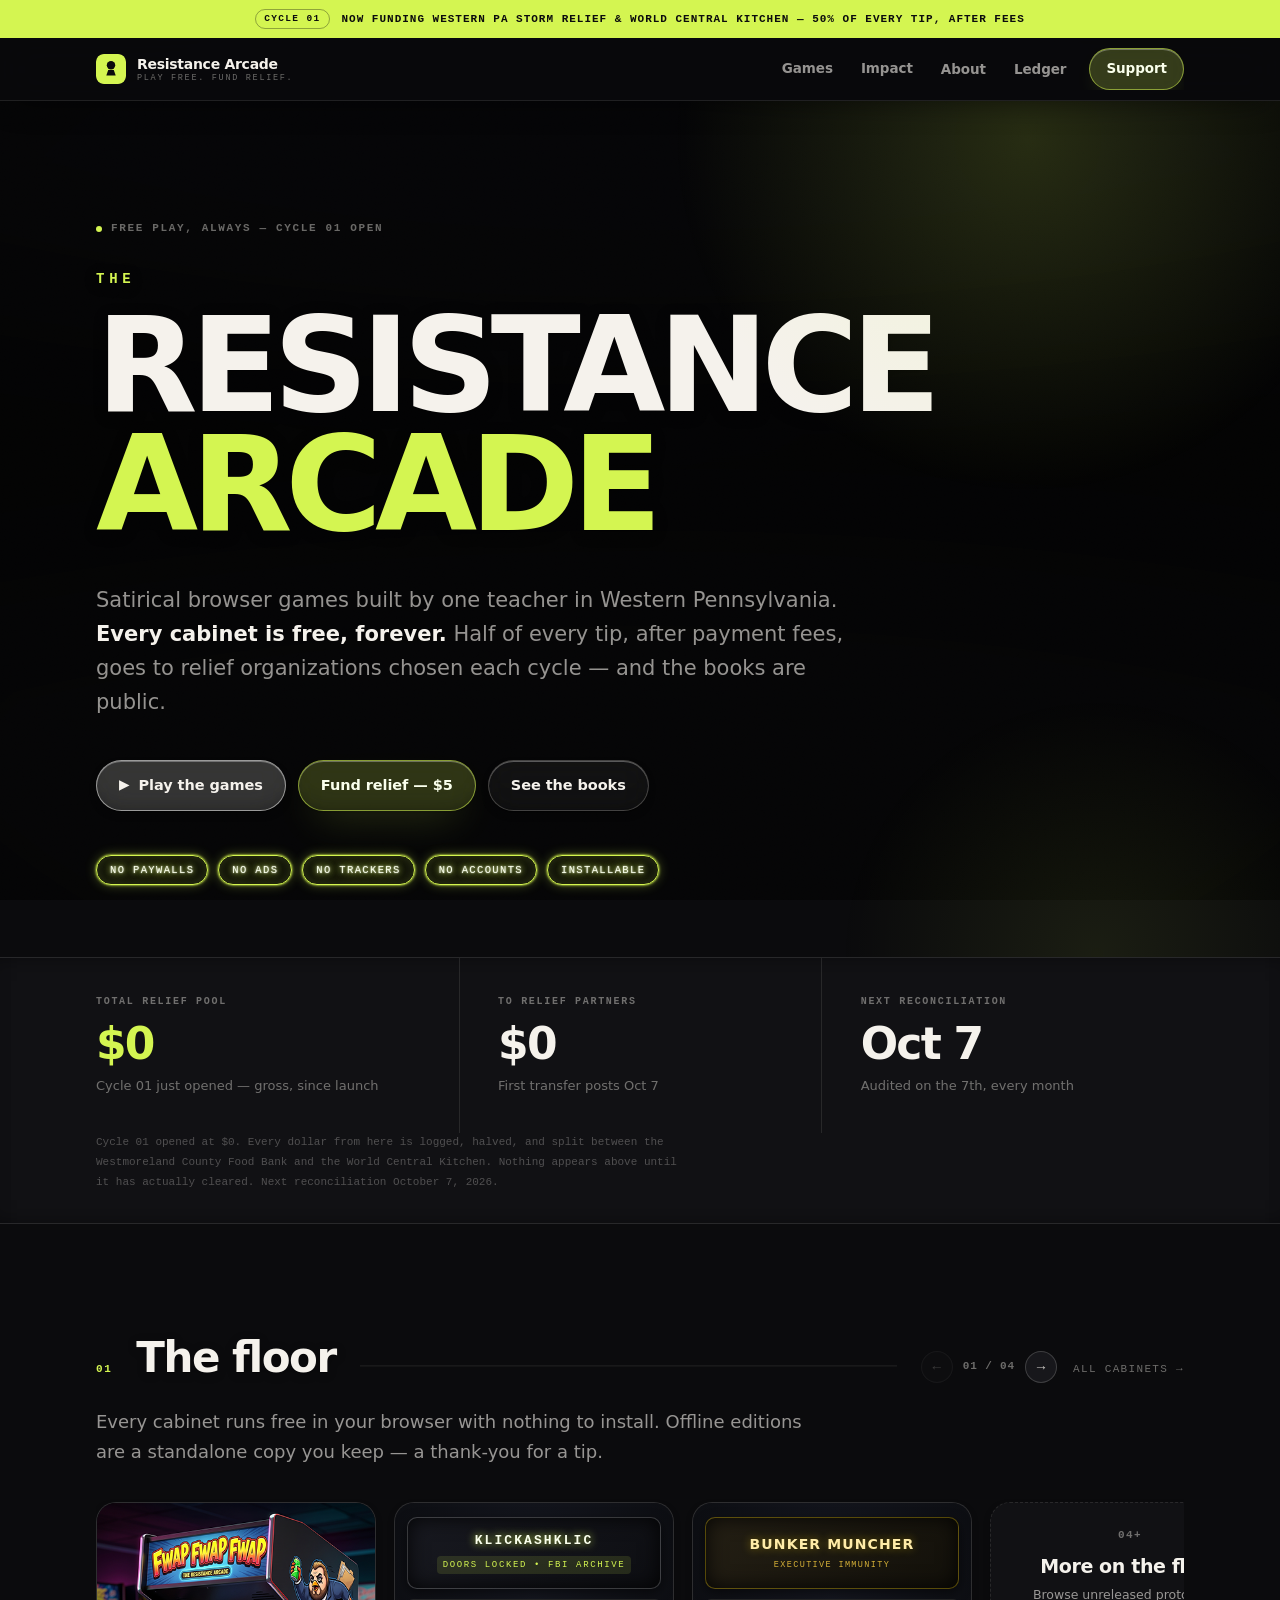
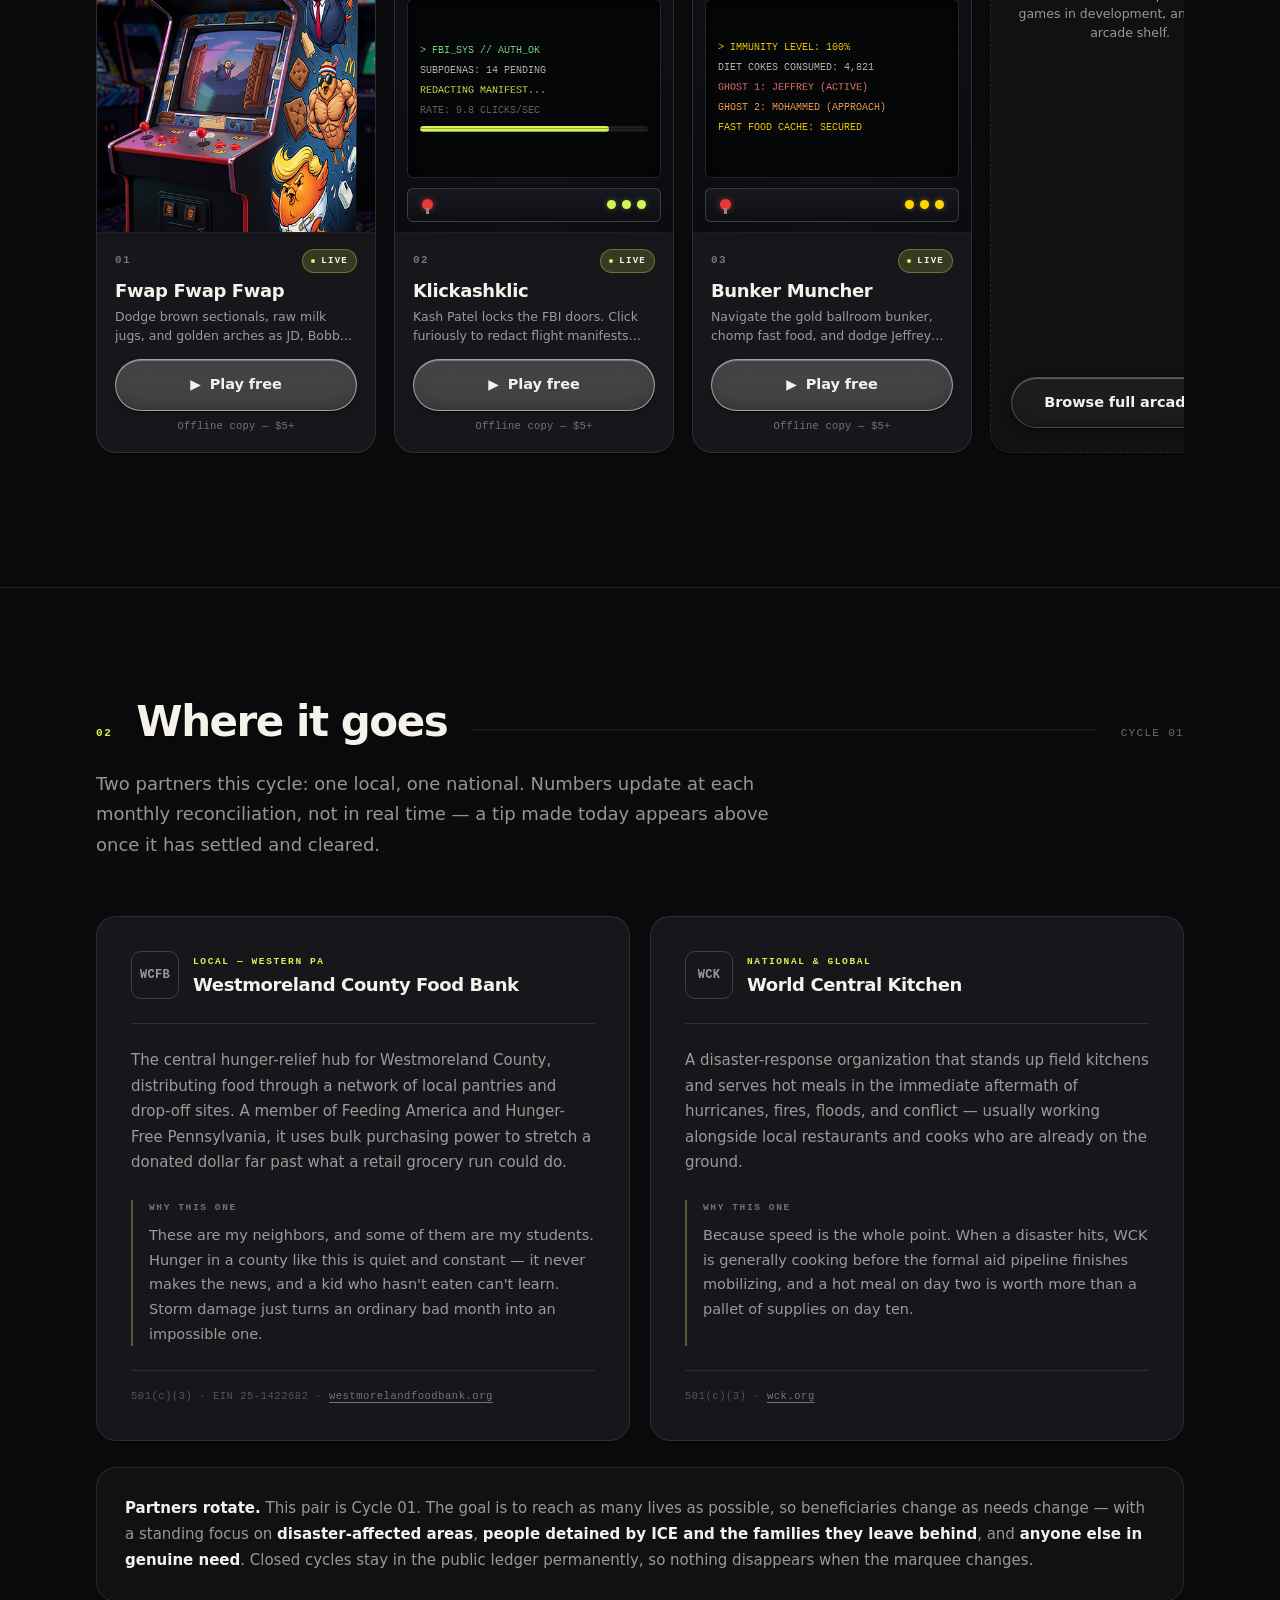
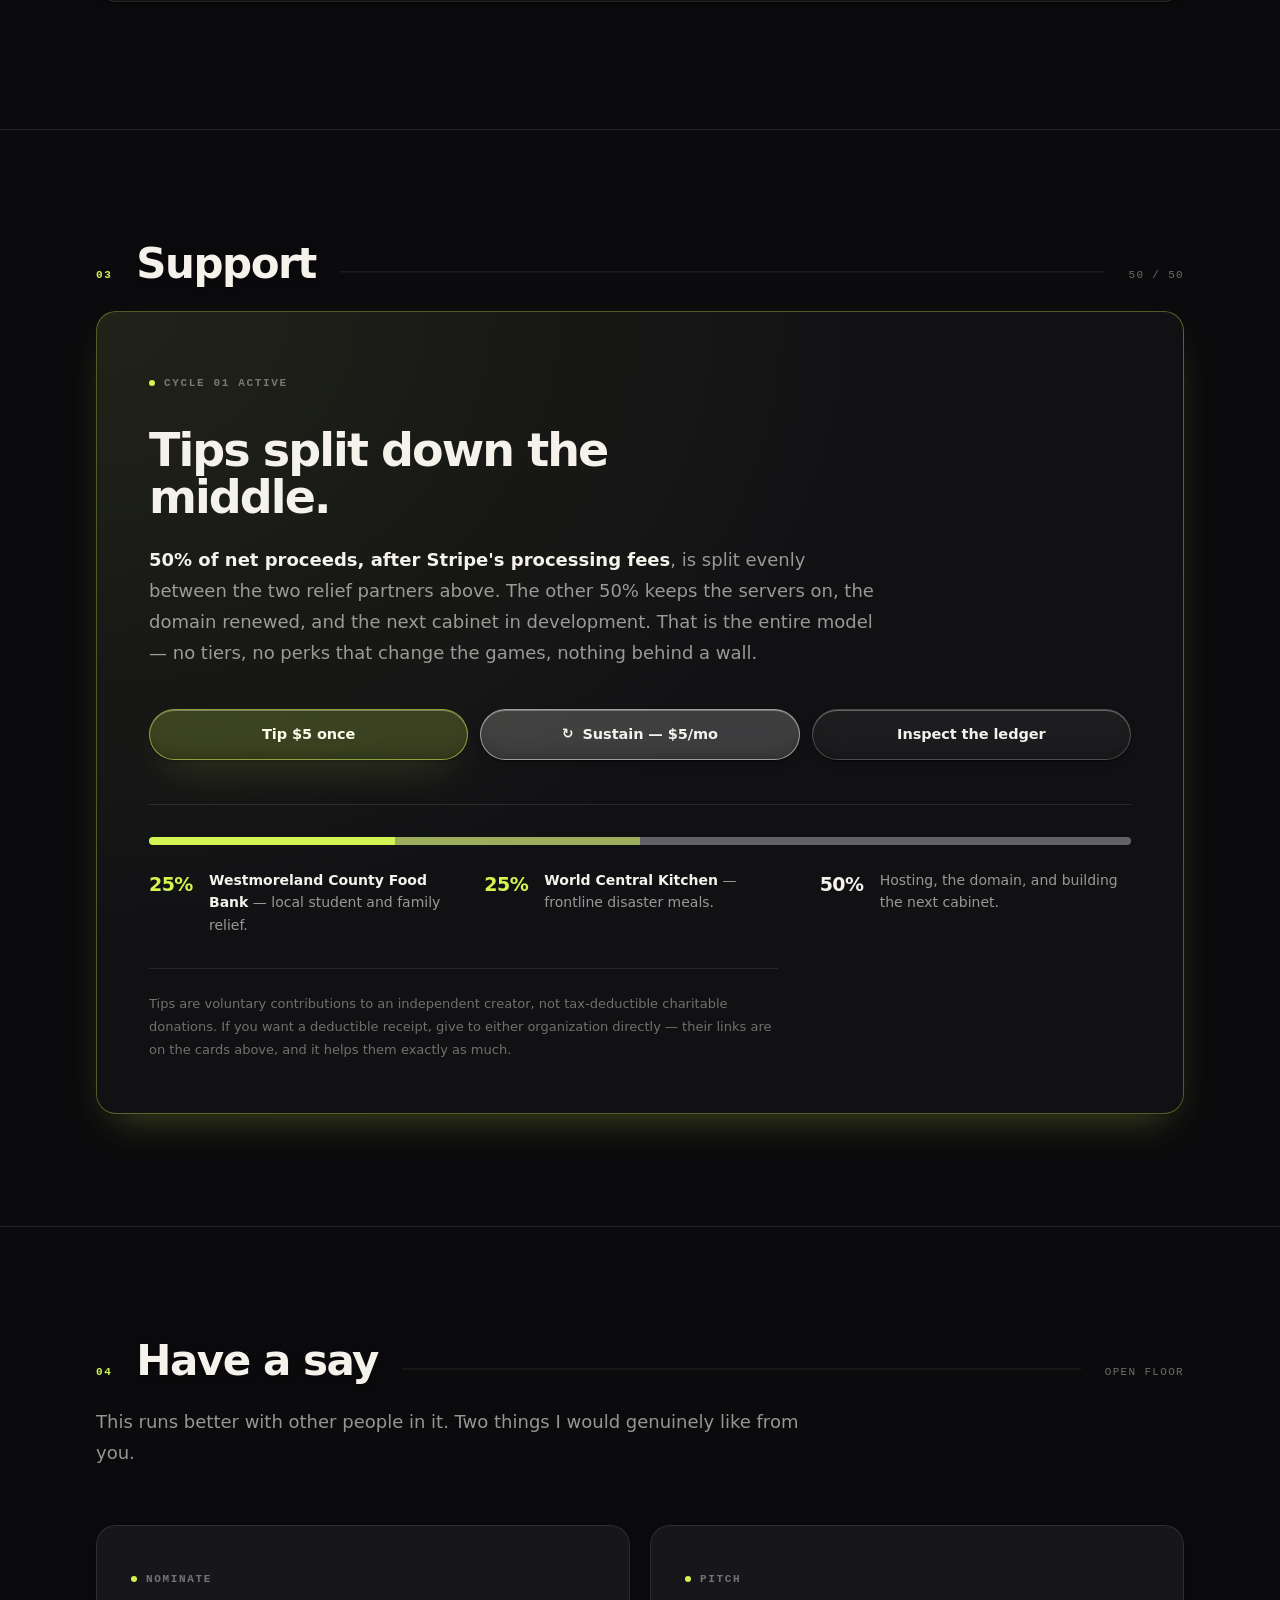
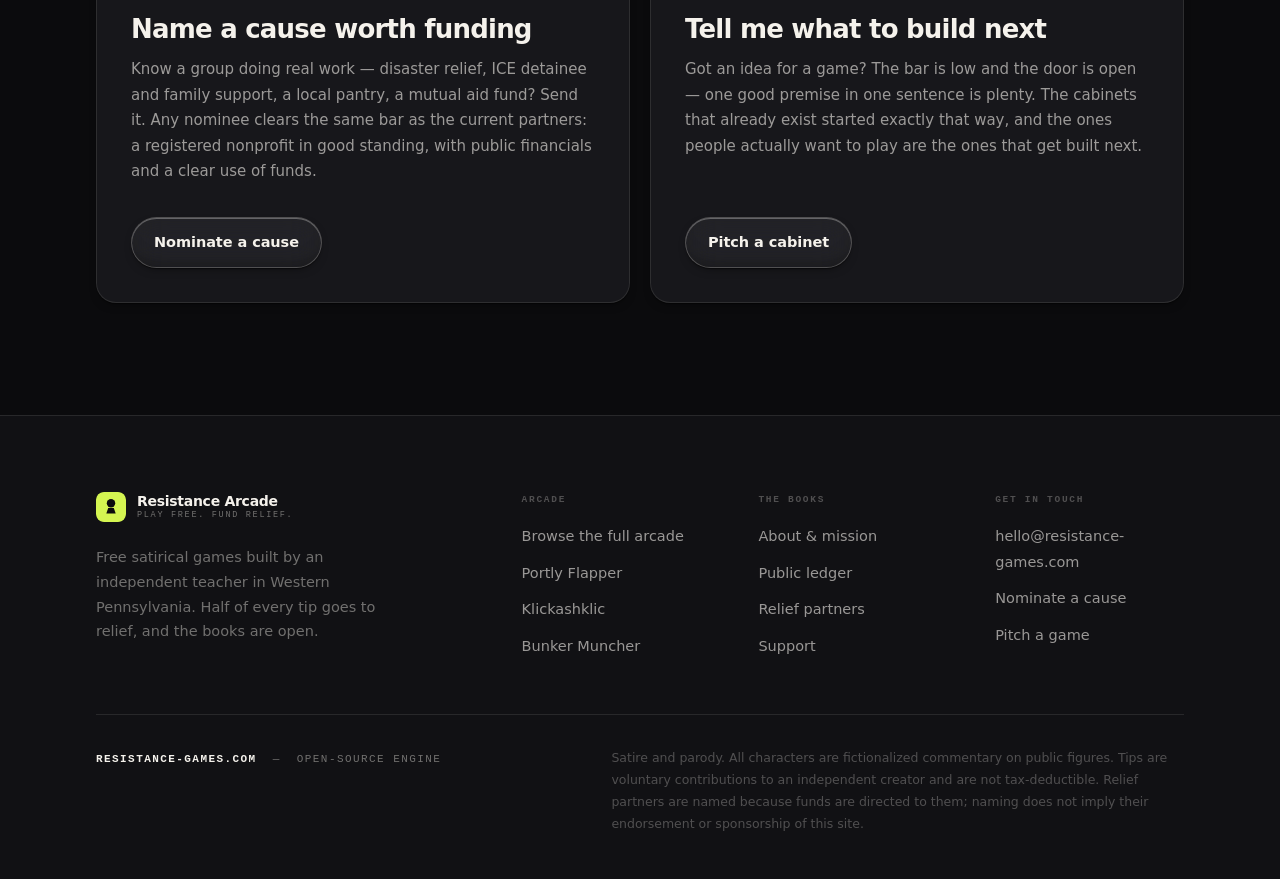
==== commit cbdf7b85: "Replace inline style attributes with classes `style-src 'self'` blocks style="" attributes as well a" ====
--- a/index.html
+++ b/index.html
@@ -155,10 +155,10 @@
             <button class="carousel-btn" data-carousel-prev aria-label="Previous cabinets">&#8592;</button>
             <span class="carousel-count" data-carousel-count>01 / 04</span>
             <button class="carousel-btn" data-carousel-next aria-label="Next cabinets">&#8594;</button>
-            <a class="sechead__meta sechead__meta--link" href="games.html" style="margin-left: 10px;">All cabinets &rarr;</a>
+            <a class="sechead__meta sechead__meta--link sechead__meta--indent" href="games.html">All cabinets &rarr;</a>
           </div>
         </div>
-        <p class="seclede" style="margin-bottom: var(--s3);">
+        <p class="seclede seclede--mb">
           Every cabinet runs free in your browser with nothing to install. Offline editions are a standalone copy you keep &mdash; a thank-you for a tip.
         </p>
 
@@ -198,11 +198,11 @@
                   <span class="cab-marquee__sub">DOORS LOCKED &bull; FBI ARCHIVE</span>
                 </div>
                 <div class="cab-crt">
-                  <div class="cab-crt__line" style="color:#7ee787;">&gt; FBI_SYS // AUTH_OK</div>
-                  <div class="cab-crt__line" style="color:var(--paper-80);">SUBPOENAS: 14 PENDING</div>
-                  <div class="cab-crt__line" style="color:var(--signal);">REDACTING MANIFEST...</div>
-                  <div class="cab-crt__line" style="color:var(--paper-42);">RATE: 9.8 CLICKS/SEC</div>
-                  <div class="cab-crt__bar"><div class="cab-crt__fill" style="width:83%;"></div></div>
+                  <div class="cab-crt__line cab-crt__line--ok">&gt; FBI_SYS // AUTH_OK</div>
+                  <div class="cab-crt__line cab-crt__line--bright">SUBPOENAS: 14 PENDING</div>
+                  <div class="cab-crt__line cab-crt__line--signal">REDACTING MANIFEST...</div>
+                  <div class="cab-crt__line cab-crt__line--dim">RATE: 9.8 CLICKS/SEC</div>
+                  <div class="cab-crt__bar"><div class="cab-crt__fill cab-crt__fill--83"></div></div>
                 </div>
                 <div class="cab-deck">
                   <span class="cab-deck__stick" aria-hidden="true"></span>
@@ -239,11 +239,11 @@
                   <span class="cab-marquee__sub">EXECUTIVE IMMUNITY</span>
                 </div>
                 <div class="cab-crt">
-                  <div class="cab-crt__line" style="color:#ffd700;">&gt; IMMUNITY LEVEL: 100%</div>
-                  <div class="cab-crt__line" style="color:var(--paper-80);">DIET COKES CONSUMED: 4,821</div>
-                  <div class="cab-crt__line" style="color:#ff7b72;">GHOST 1: JEFFREY (ACTIVE)</div>
-                  <div class="cab-crt__line" style="color:#ffa657;">GHOST 2: MOHAMMED (APPROACH)</div>
-                  <div class="cab-crt__line" style="color:#ffd700;">FAST FOOD CACHE: SECURED</div>
+                  <div class="cab-crt__line cab-crt__line--warn">&gt; IMMUNITY LEVEL: 100%</div>
+                  <div class="cab-crt__line cab-crt__line--bright">DIET COKES CONSUMED: 4,821</div>
+                  <div class="cab-crt__line cab-crt__line--err">GHOST 1: JEFFREY (ACTIVE)</div>
+                  <div class="cab-crt__line cab-crt__line--alt">GHOST 2: MOHAMMED (APPROACH)</div>
+                  <div class="cab-crt__line cab-crt__line--warn">FAST FOOD CACHE: SECURED</div>
                 </div>
                 <div class="cab-deck">
                   <span class="cab-deck__stick" aria-hidden="true"></span>
@@ -274,7 +274,7 @@
 
             <!-- Cabinet 04+: Browse all cabinets -->
             <article class="cab-card cab-card--browse" data-idx="04">
-              <div class="cab-top" style="justify-content: center; margin-bottom: 12px;">
+              <div class="cab-top cab-top--centered">
                 <span class="cab-idx">04+</span>
               </div>
               <h3 class="cab-title">More on the floor</h3>
--- a/css/site.css
+++ b/css/site.css
@@ -2686,3 +2686,36 @@
 
 [data-page="games"] .pill { letter-spacing: .12em; }
 [data-page="games"] .pill--live .dot { width: 5px; height: 5px; }
+
+
+/* ============================================================
+   CRT TERMINAL LINES + SMALL UTILITIES
+   Replaces the inline style="" attributes these elements used to
+   carry. Inline style attributes are blocked by `style-src 'self'`,
+   so they cannot survive the site's Content-Security-Policy.
+   ============================================================ */
+
+:root {
+  --crt-ok:   #7ee787;
+  --crt-warn: #ffd700;
+  --crt-err:  #ff7b72;
+  --crt-alt:  #ffa657;
+}
+
+.cab-crt__line--ok     { color: var(--crt-ok); }
+.cab-crt__line--warn   { color: var(--crt-warn); }
+.cab-crt__line--err    { color: var(--crt-err); }
+.cab-crt__line--alt    { color: var(--crt-alt); }
+.cab-crt__line--bright { color: var(--paper-80); }
+.cab-crt__line--mid    { color: var(--paper-60); }
+.cab-crt__line--dim    { color: var(--paper-42); }
+.cab-crt__line--signal { color: var(--signal); }
+
+.cab-crt__fill--83 { width: 83%; }
+
+.sechead__meta--indent { margin-left: 10px; }
+.sechead__title--mt    { margin-top: 16px; }
+.seclede--mb           { margin-bottom: var(--s3); }
+.seclede--mt           { margin-top: 20px; }
+.strong-paper          { color: var(--paper); font-weight: 650; }
+.cab-top--centered     { justify-content: center; margin-bottom: 12px; }
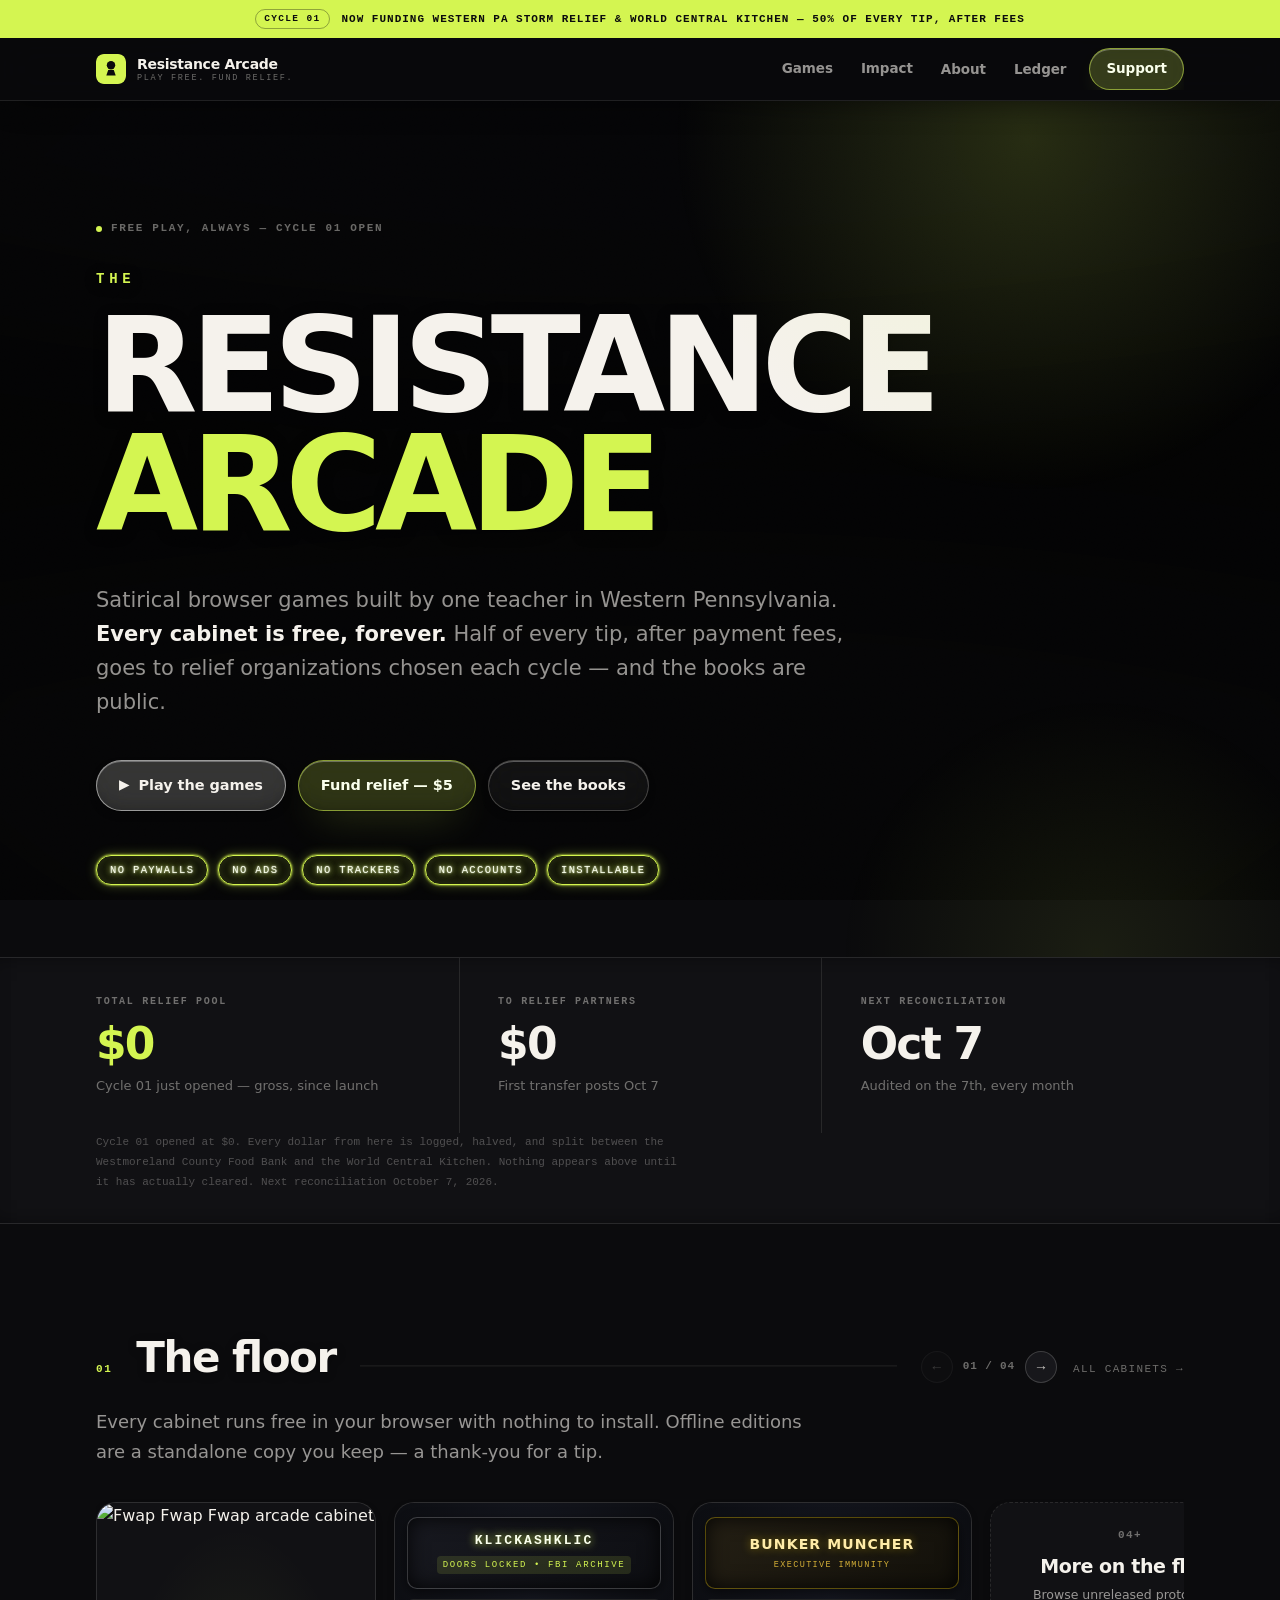
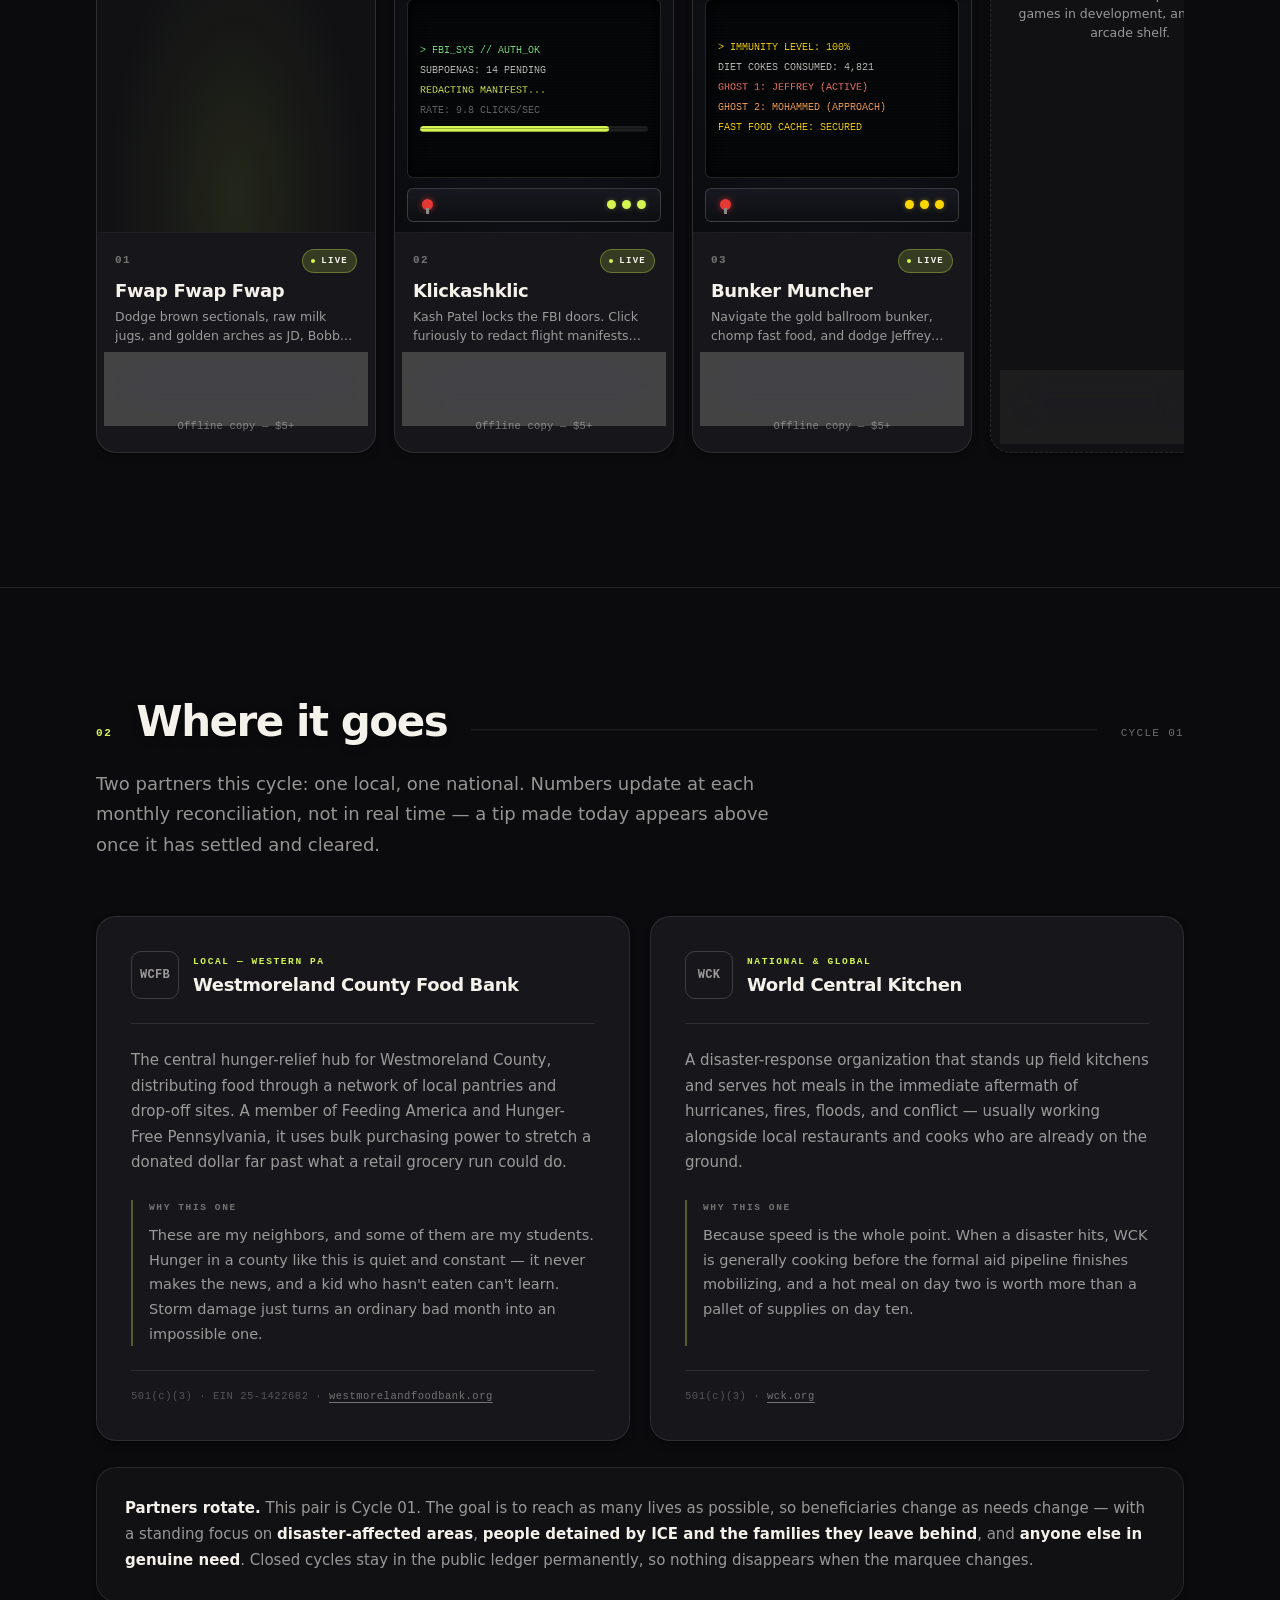
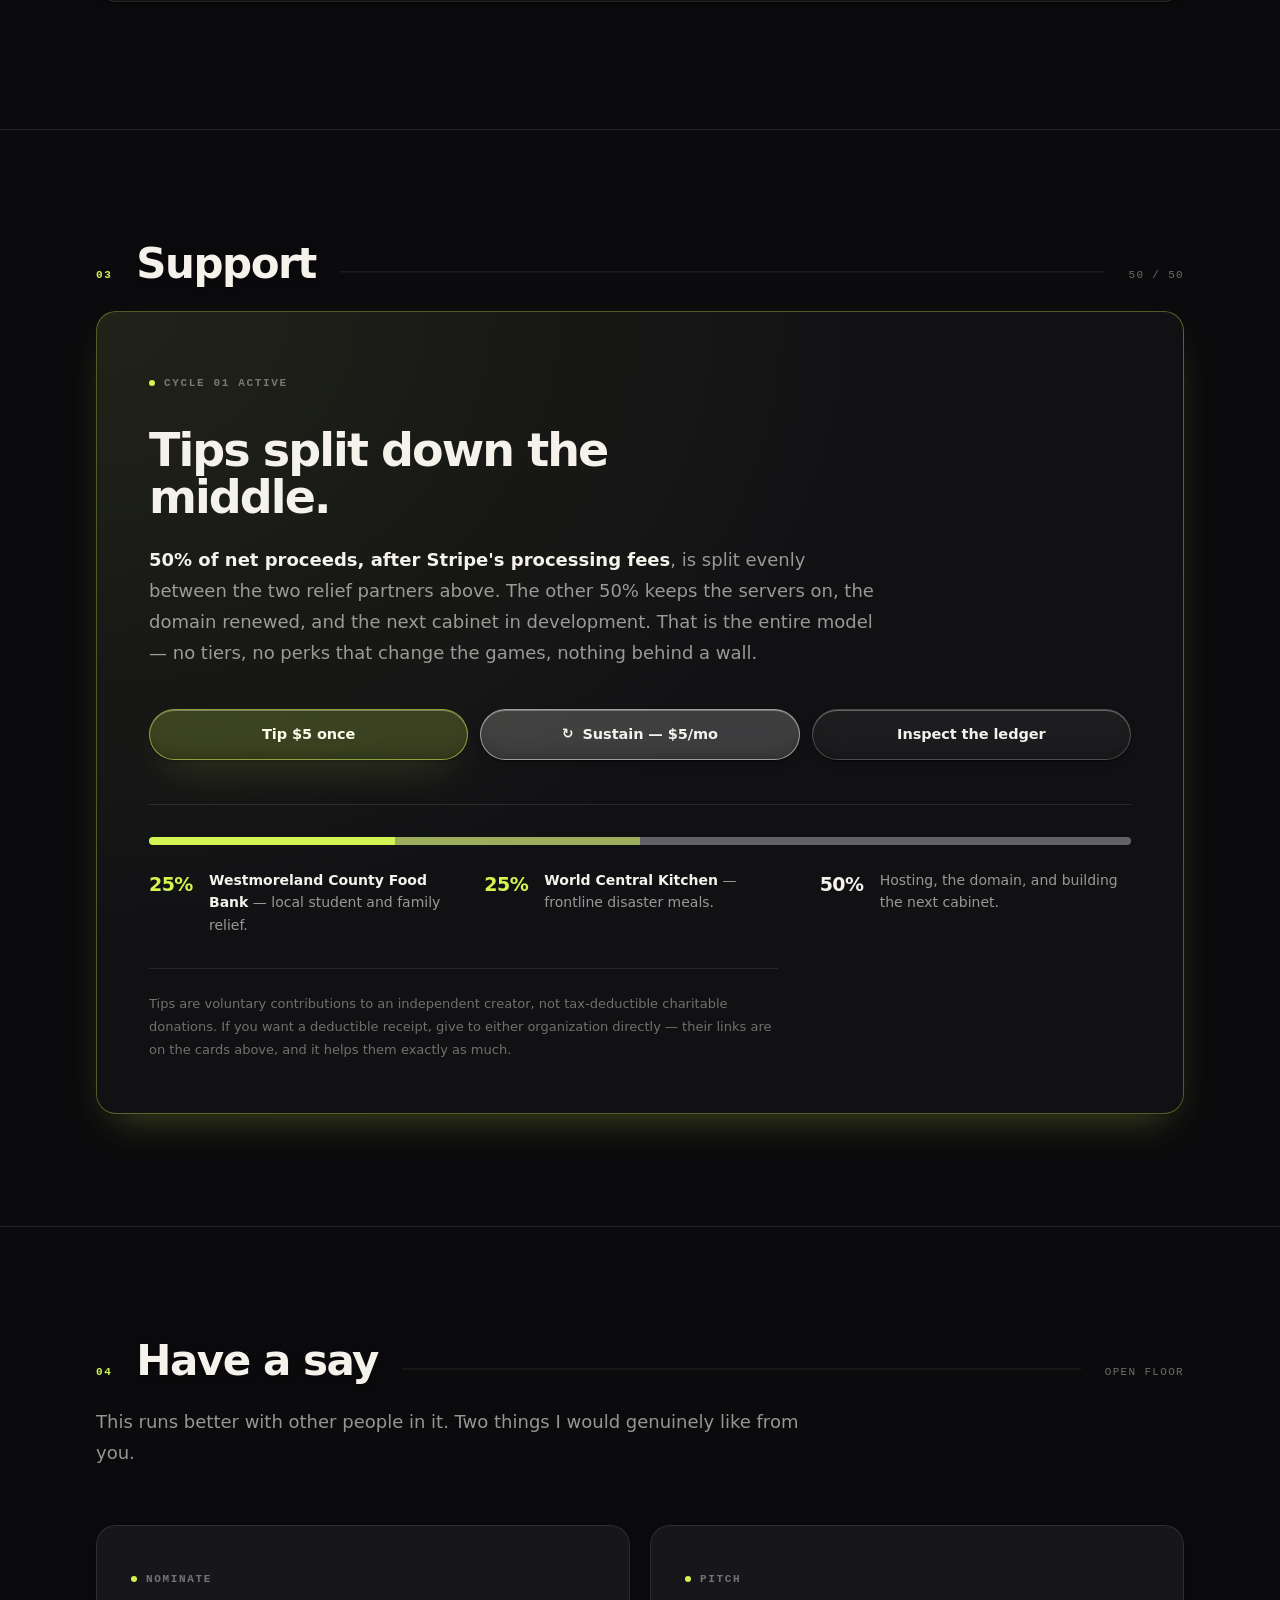
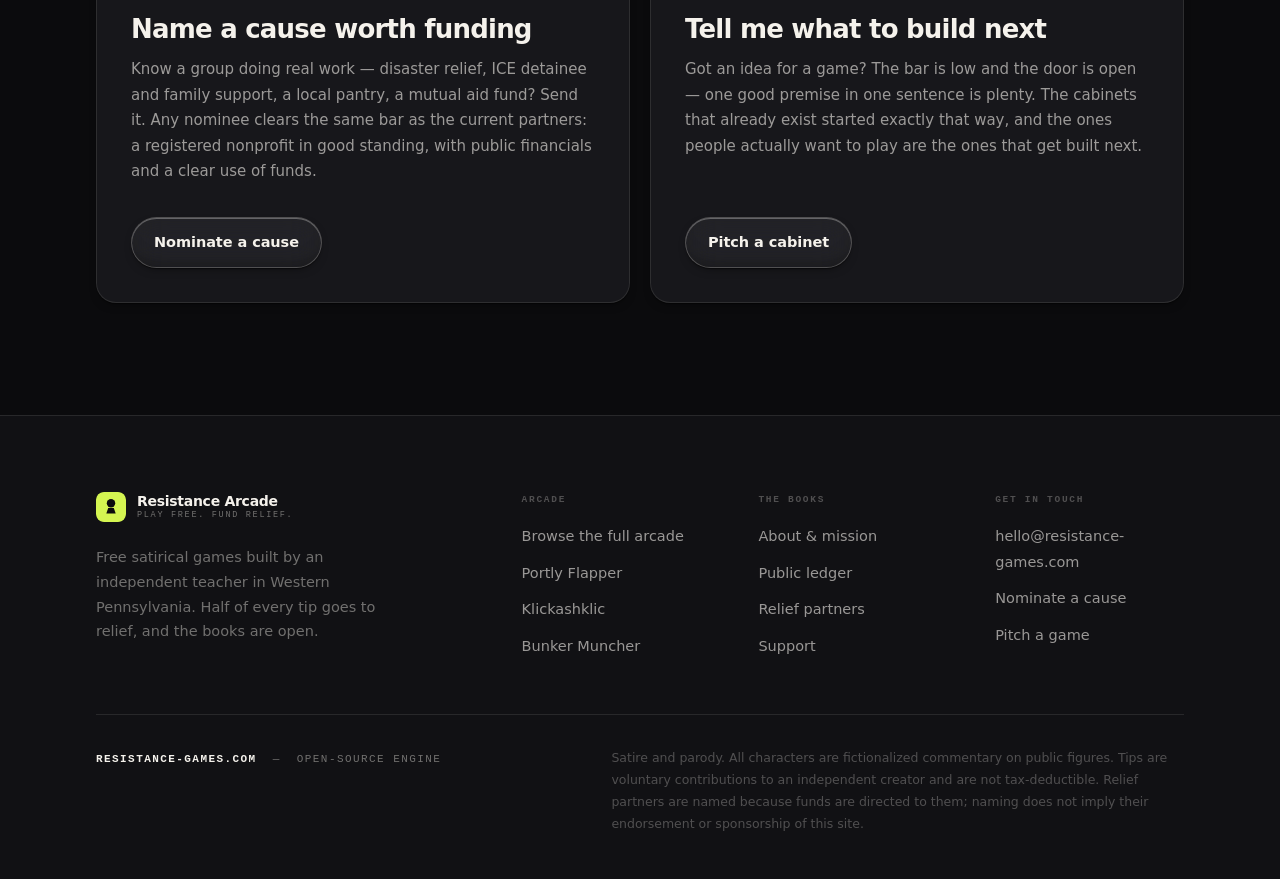
==== commit 69d3b9c5: "Serve cabinet art from Vercel Blob Repo now holds zero binaries, matching the art site's rule.  Reus" ====
--- a/index.html
+++ b/index.html
@@ -168,7 +168,7 @@
             <!-- Cabinet 01: Fwap Fwap Fwap -->
             <article class="cab-card" data-idx="01">
               <div class="cab-stage">
-                <img class="cab-stage__art" src="./cabinets/fwapfwap.png"
+                <img class="cab-stage__art" src="https://er8gjyi4uh0ydwfr.public.blob.vercel-storage.com/arcade/fwapfwap.webp"
                   alt="Fwap Fwap Fwap arcade cabinet"
                   loading="lazy" decoding="async" width="448" height="600">
               </div>
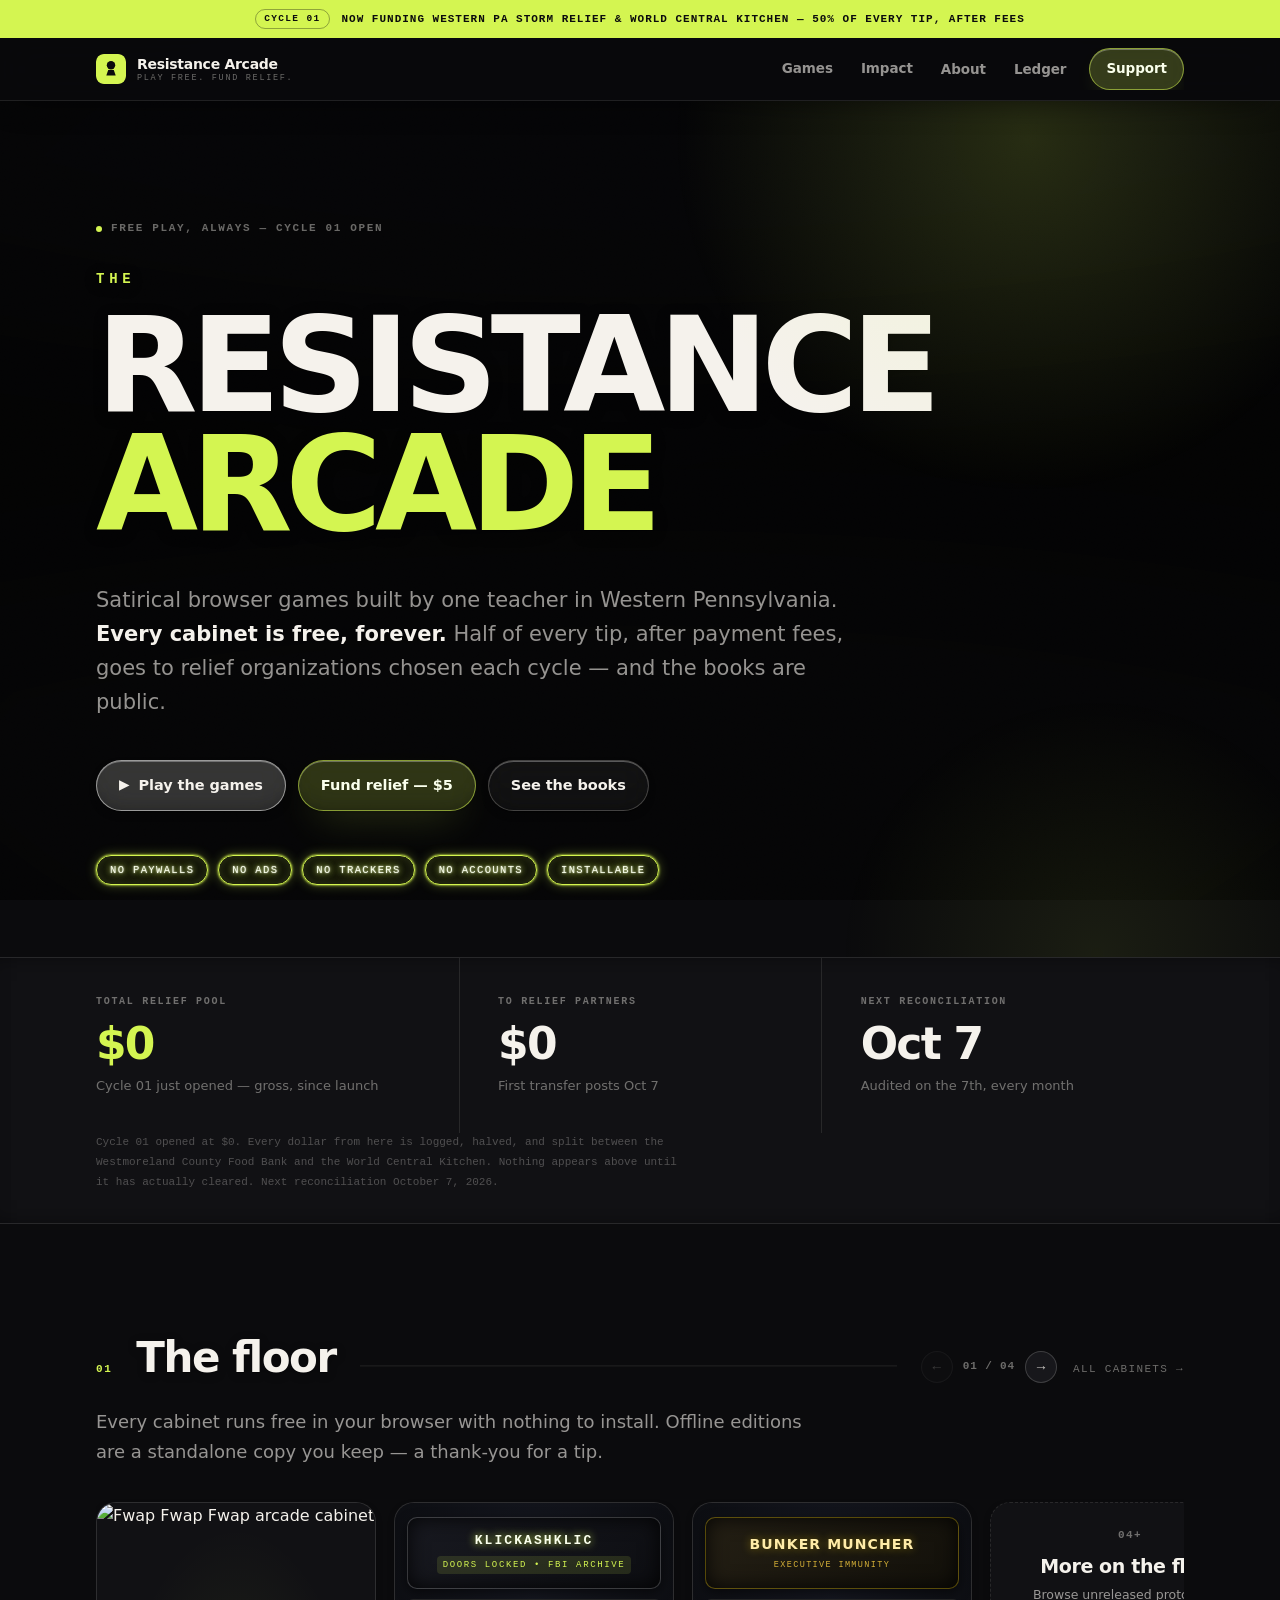
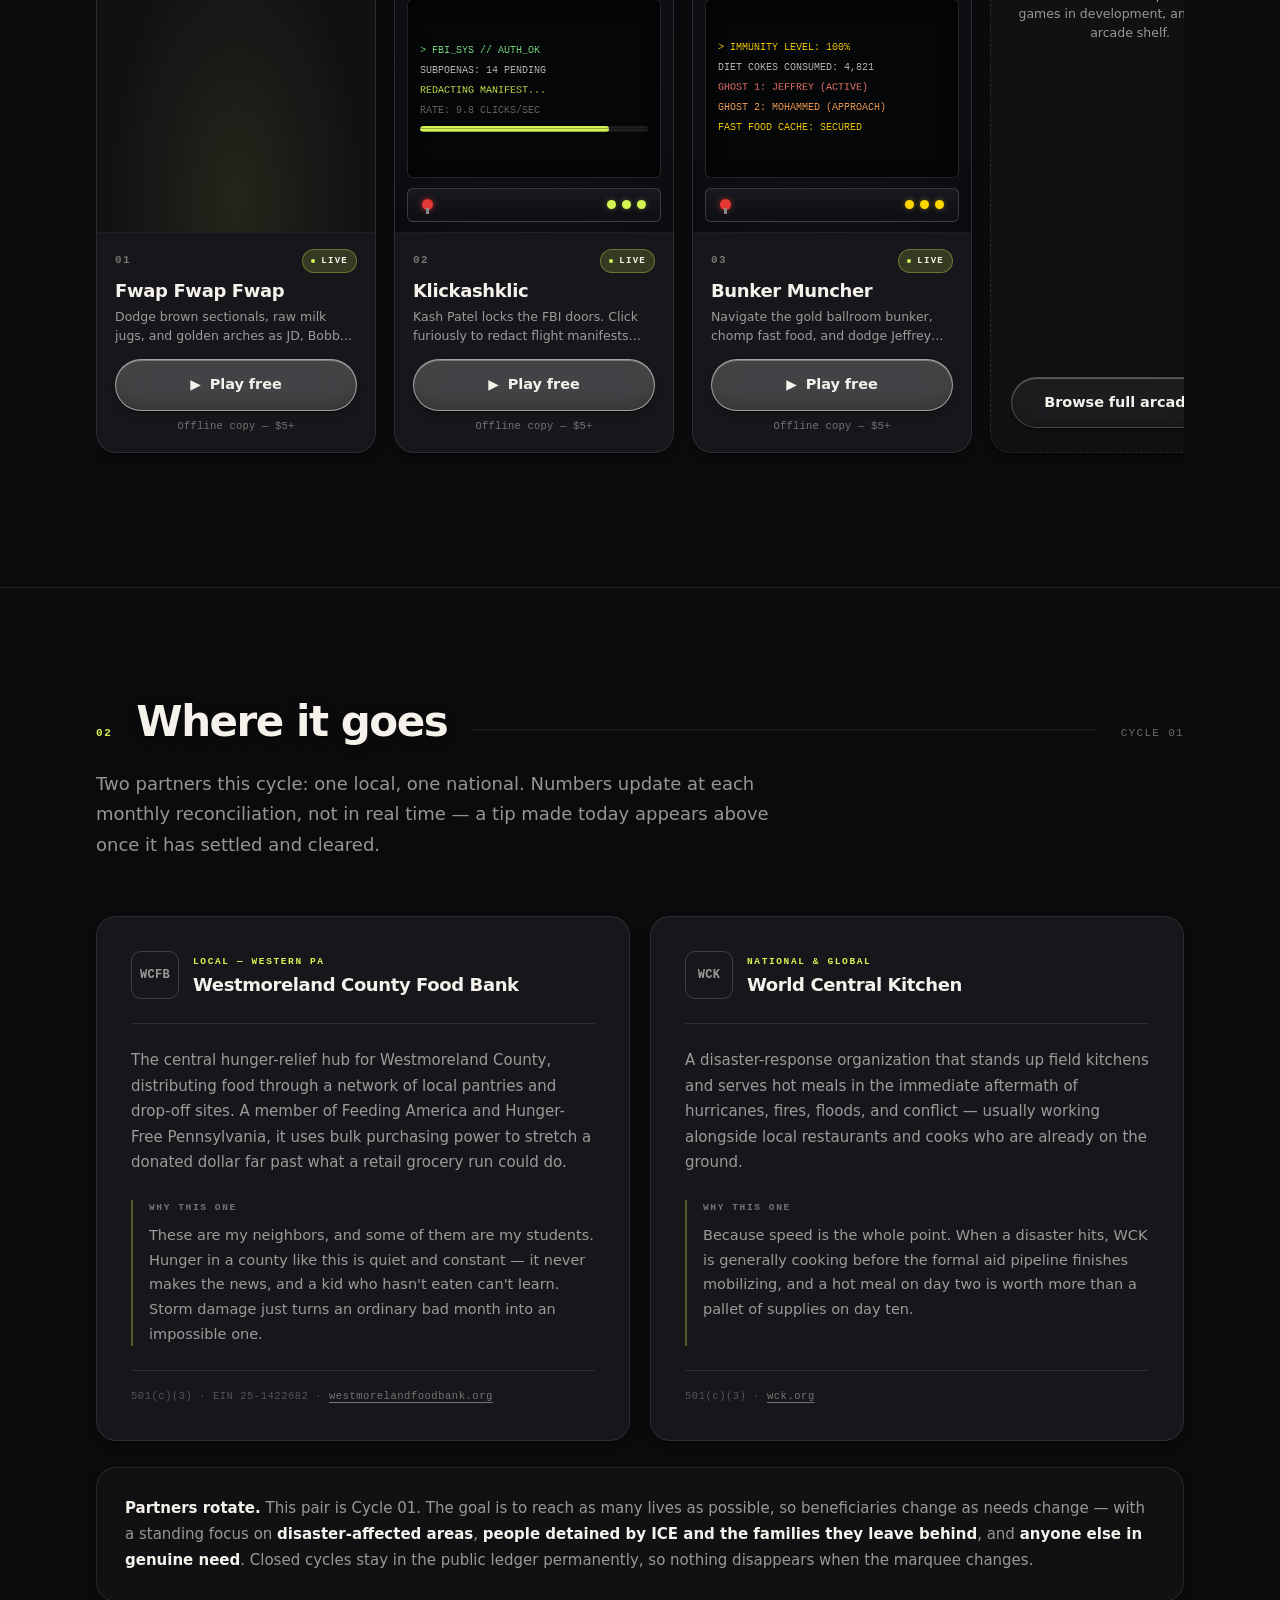
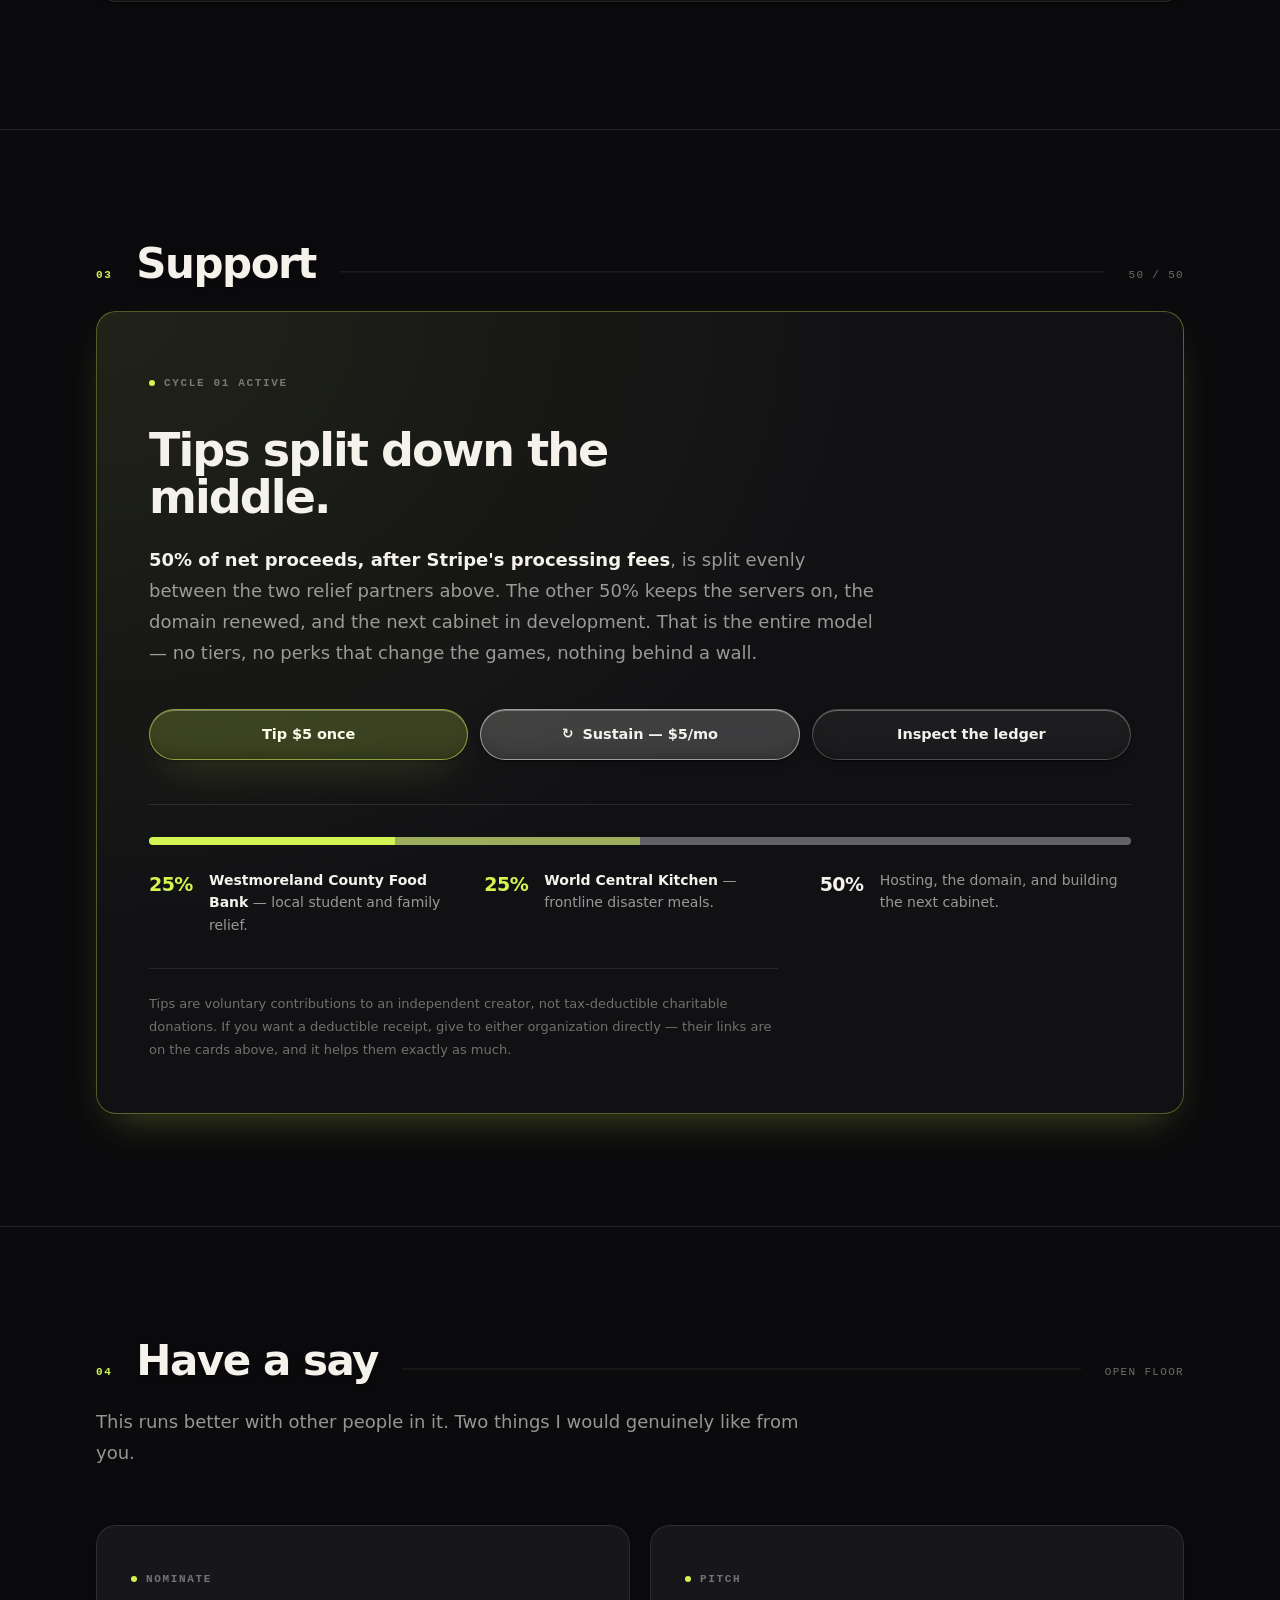
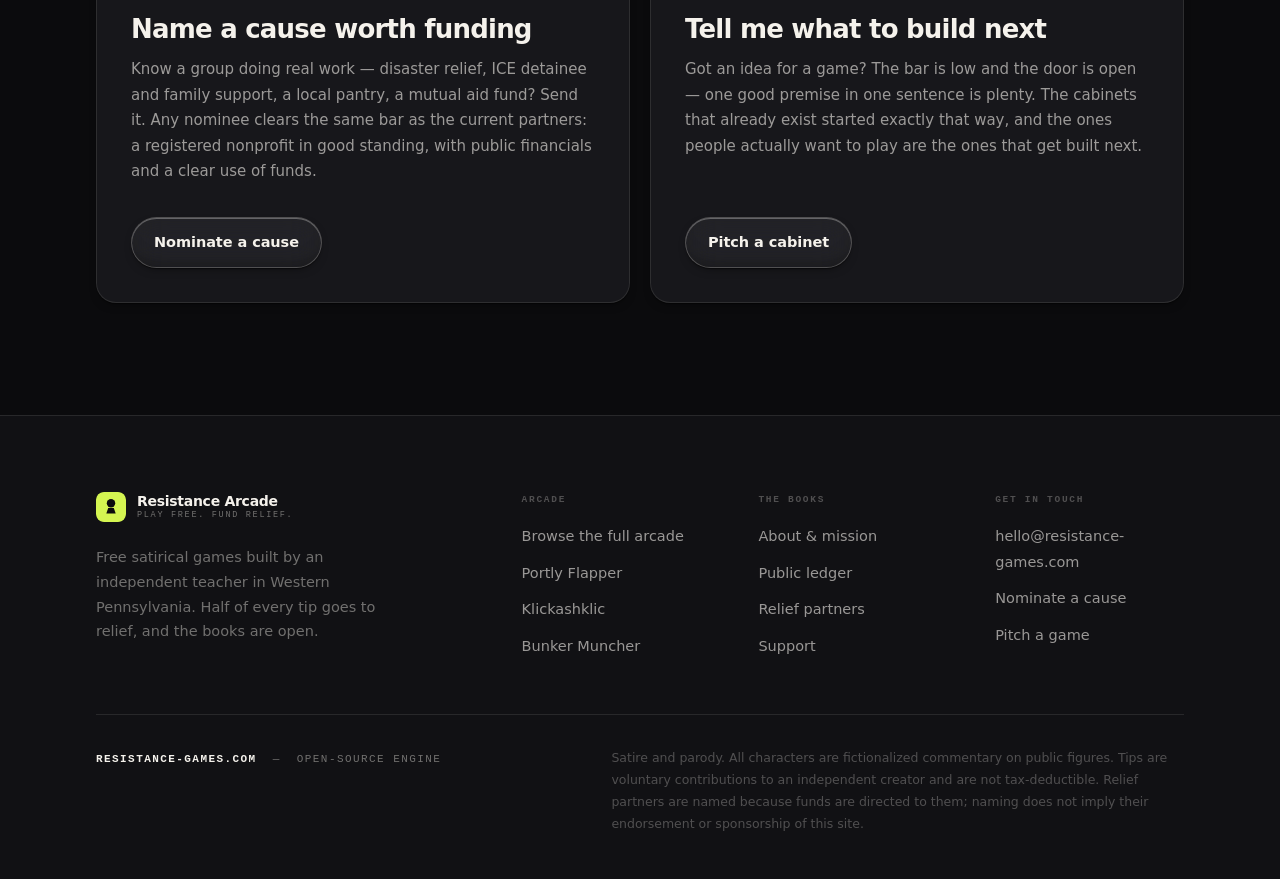
==== commit 3982c730: "Route the cabinets through rewrites The three games are separate Vercel projects; the links pointed " ====
--- a/index.html
+++ b/index.html
@@ -180,7 +180,7 @@
                 <h3 class="cab-title">Fwap Fwap Fwap</h3>
                 <p class="cab-desc">Dodge brown sectionals, raw milk jugs, and golden arches as JD, Bobby, and Diaper Don.</p>
                 <div class="cab-actions">
-                  <a class="btn btn--paper cab-btn" href="./flapper/index.html">
+                  <a class="btn btn--paper cab-btn" href="/flapper">
                     <span class="ico" aria-hidden="true">&#9654;</span> Play free
                   </a>
                   <a class="cab-offline" href="https://buy.stripe.com/your_flapper_offline_link" target="_blank" rel="noopener noreferrer">
@@ -221,7 +221,7 @@
                 <h3 class="cab-title">Klickashklic</h3>
                 <p class="cab-desc">Kash Patel locks the FBI doors. Click furiously to redact flight manifests before subpoenas hit.</p>
                 <div class="cab-actions">
-                  <a class="btn btn--paper cab-btn" href="./klickashklic/index.html">
+                  <a class="btn btn--paper cab-btn" href="/klickashklic">
                     <span class="ico" aria-hidden="true">&#9654;</span> Play free
                   </a>
                   <a class="cab-offline" href="https://buy.stripe.com/your_klickashklic_offline_link" target="_blank" rel="noopener noreferrer">
@@ -262,7 +262,7 @@
                 <h3 class="cab-title">Bunker Muncher</h3>
                 <p class="cab-desc">Navigate the gold ballroom bunker, chomp fast food, and dodge Jeffrey and Mohammed.</p>
                 <div class="cab-actions">
-                  <a class="btn btn--paper cab-btn" href="./bunker/index.html">
+                  <a class="btn btn--paper cab-btn" href="/bunker">
                     <span class="ico" aria-hidden="true">&#9654;</span> Play free
                   </a>
                   <a class="cab-offline" href="https://buy.stripe.com/your_bunker_offline_link" target="_blank" rel="noopener noreferrer">
@@ -507,9 +507,9 @@
           <p class="footer__h">Arcade</p>
           <ul class="footer__list">
             <li><a href="games.html">Browse the full arcade</a></li>
-            <li><a href="./flapper/index.html">Portly Flapper</a></li>
-            <li><a href="./klickashklic/index.html">Klickashklic</a></li>
-            <li><a href="./bunker/index.html">Bunker Muncher</a></li>
+            <li><a href="/flapper">Portly Flapper</a></li>
+            <li><a href="/klickashklic">Klickashklic</a></li>
+            <li><a href="/bunker">Bunker Muncher</a></li>
           </ul>
         </div>
 
